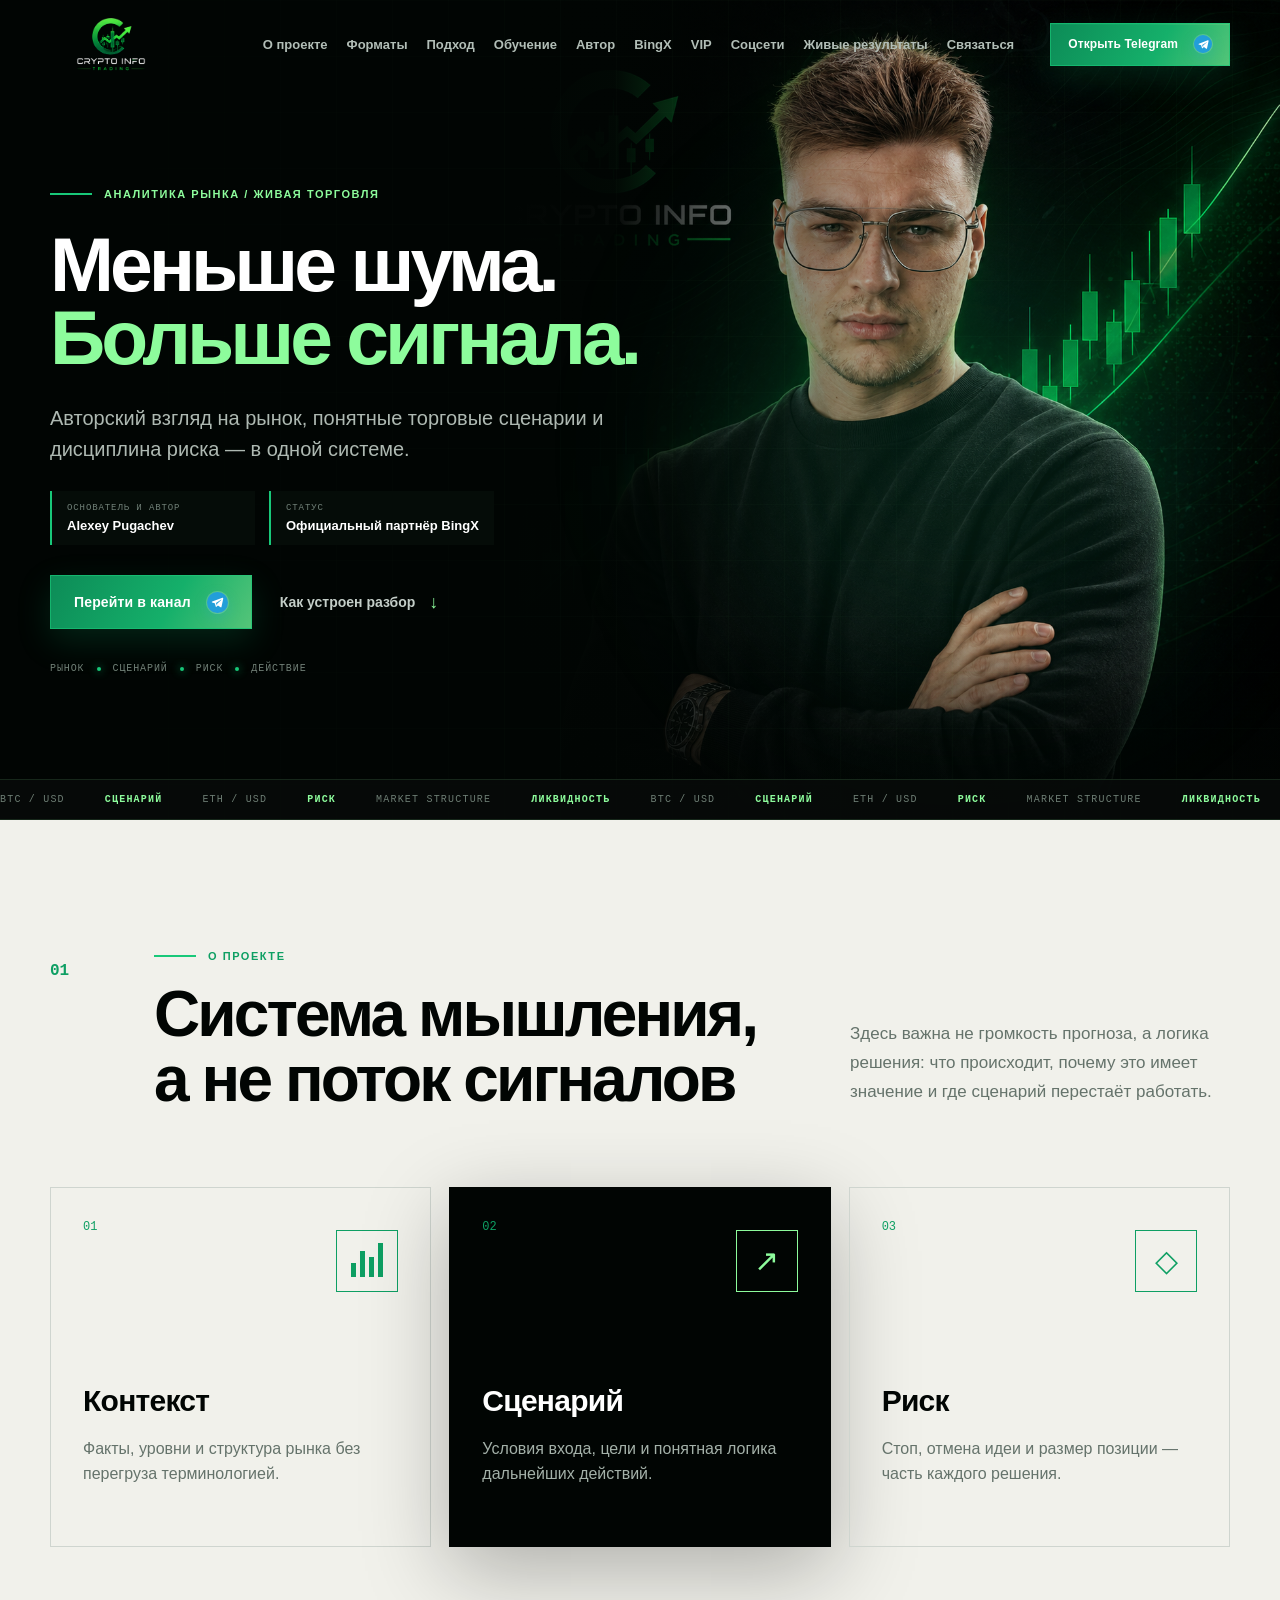
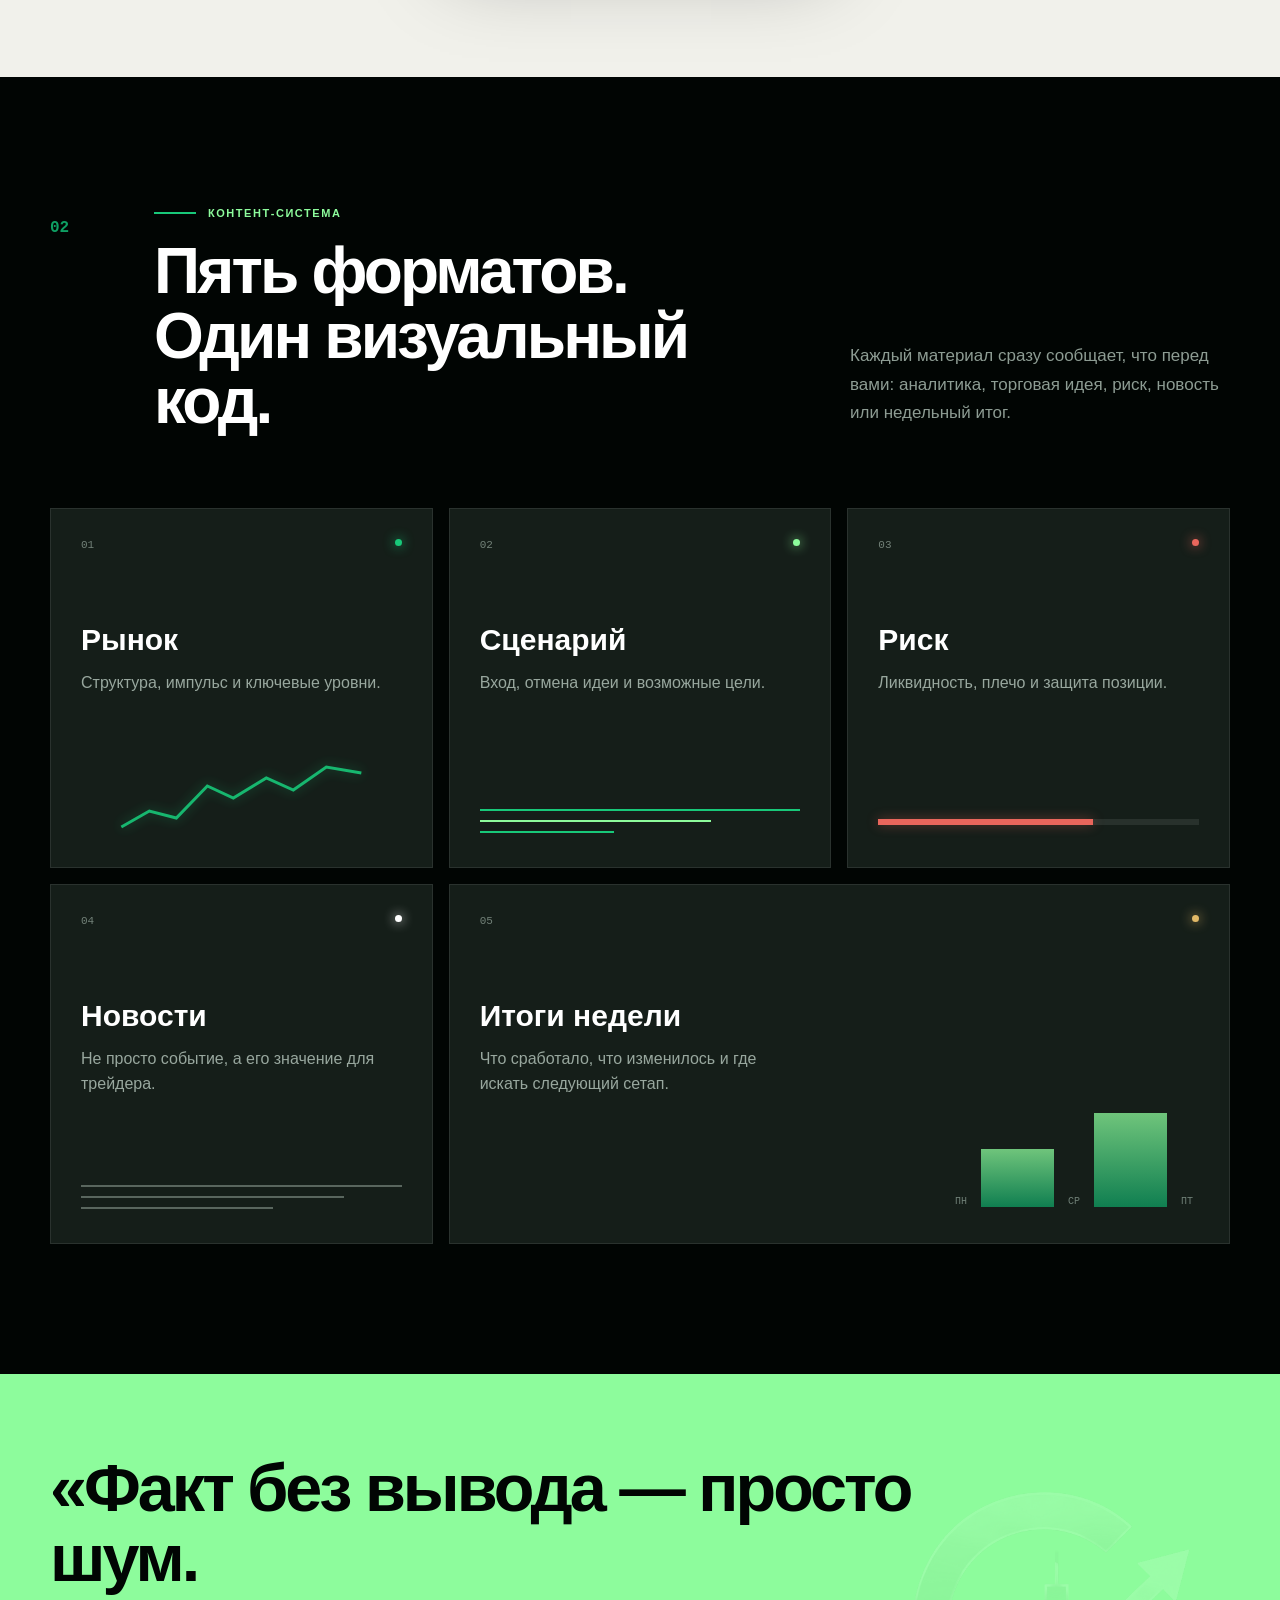
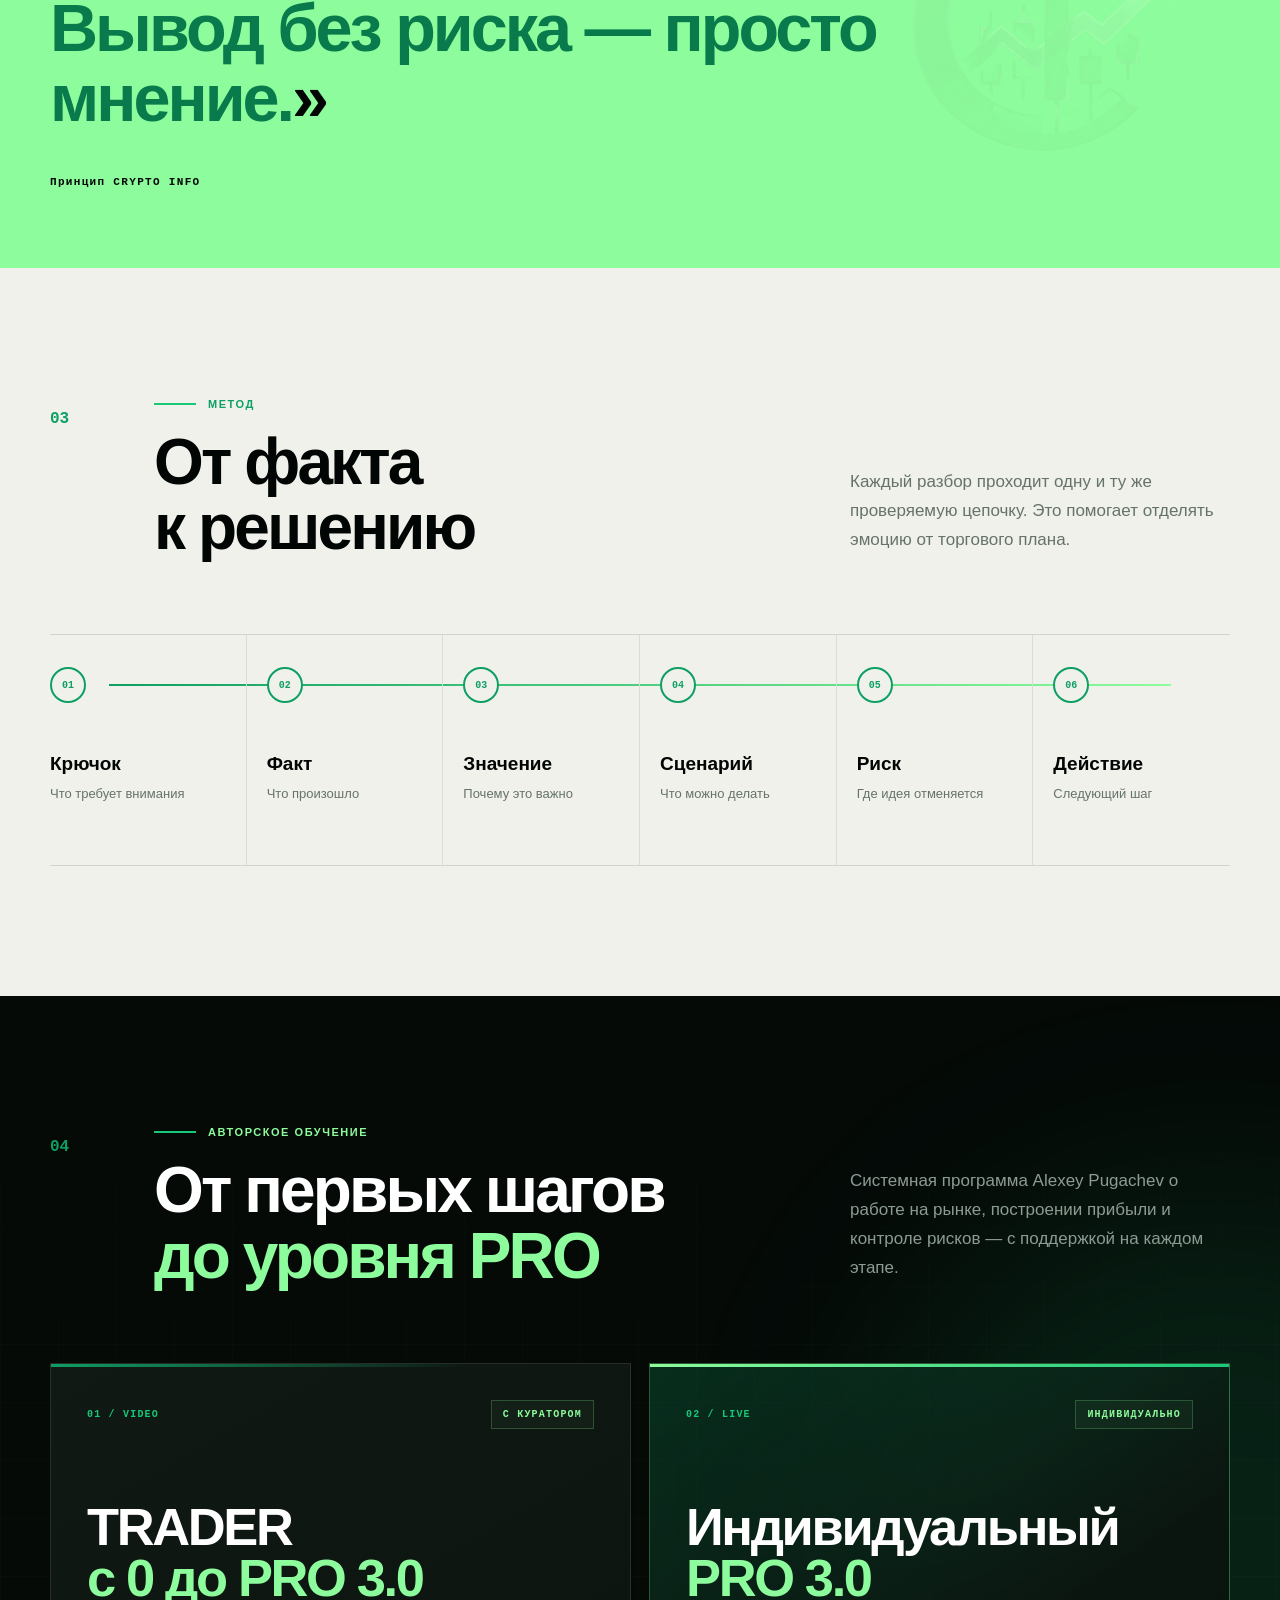
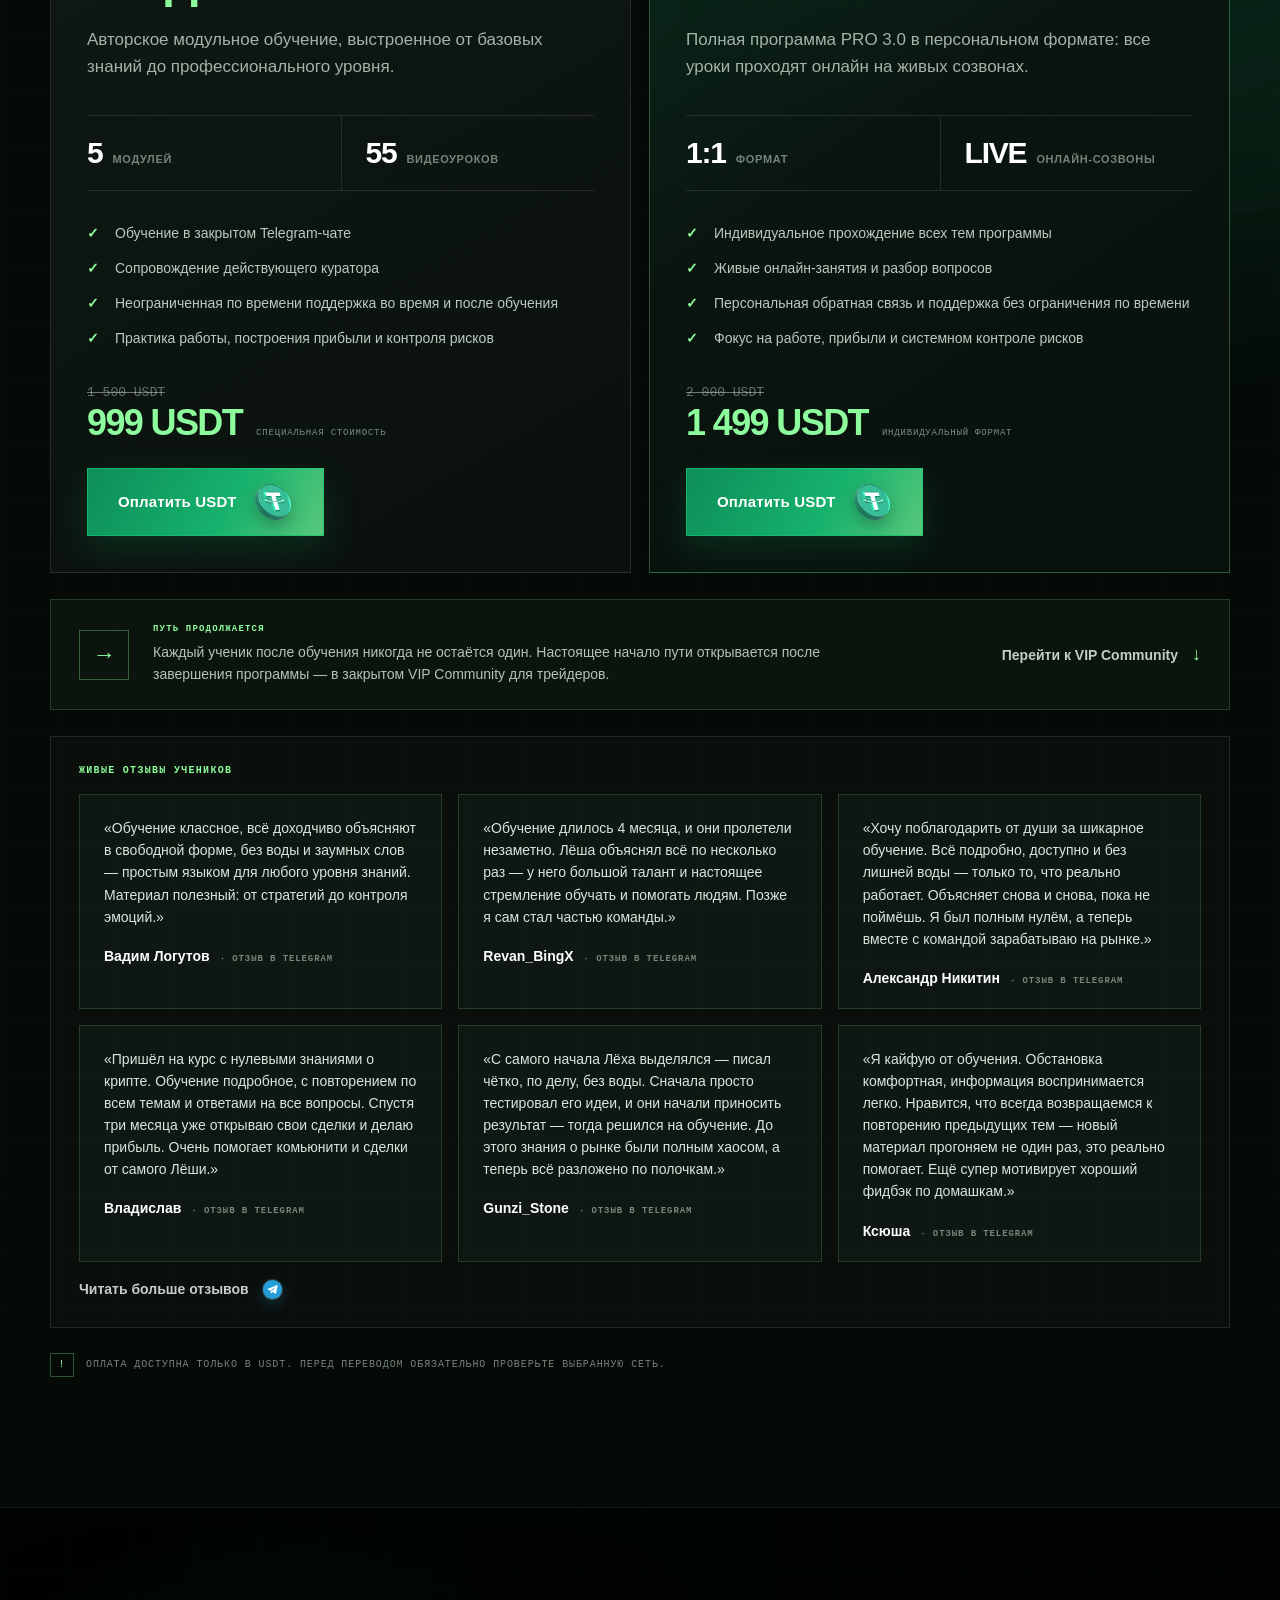
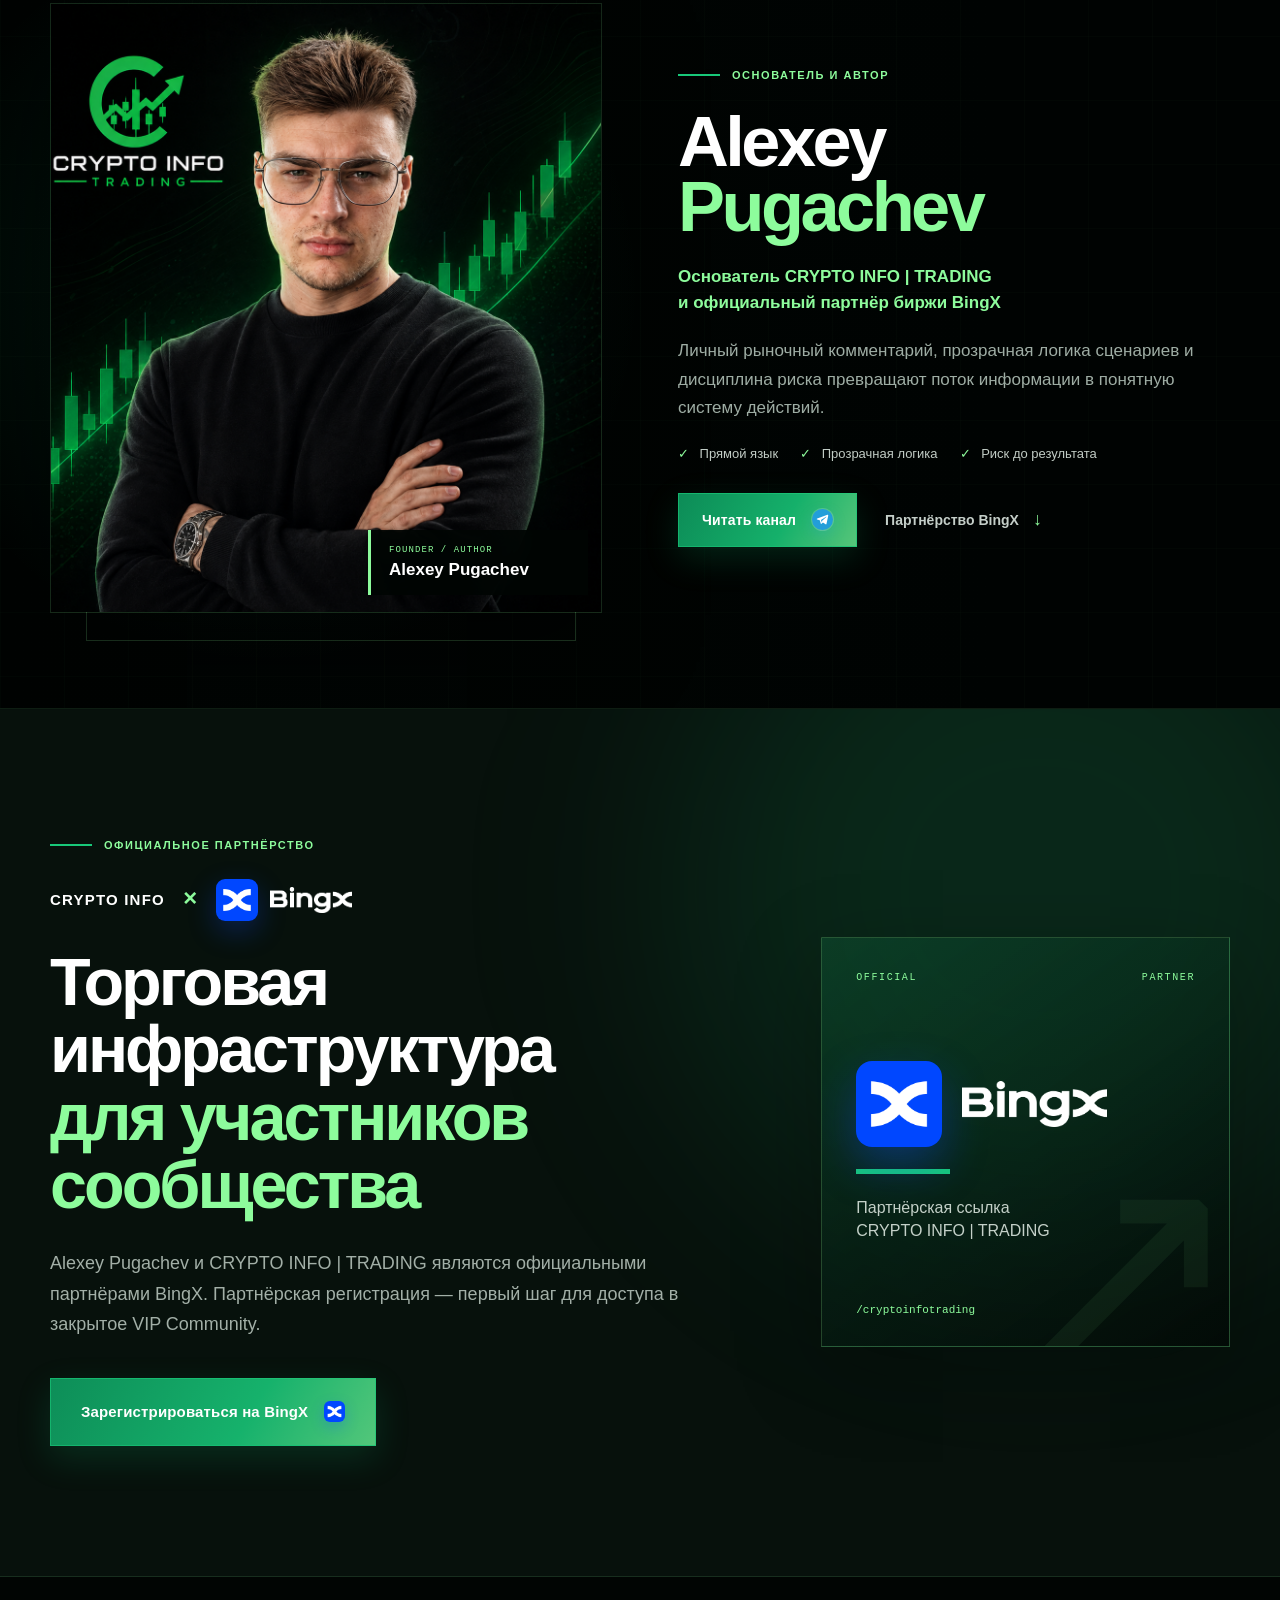
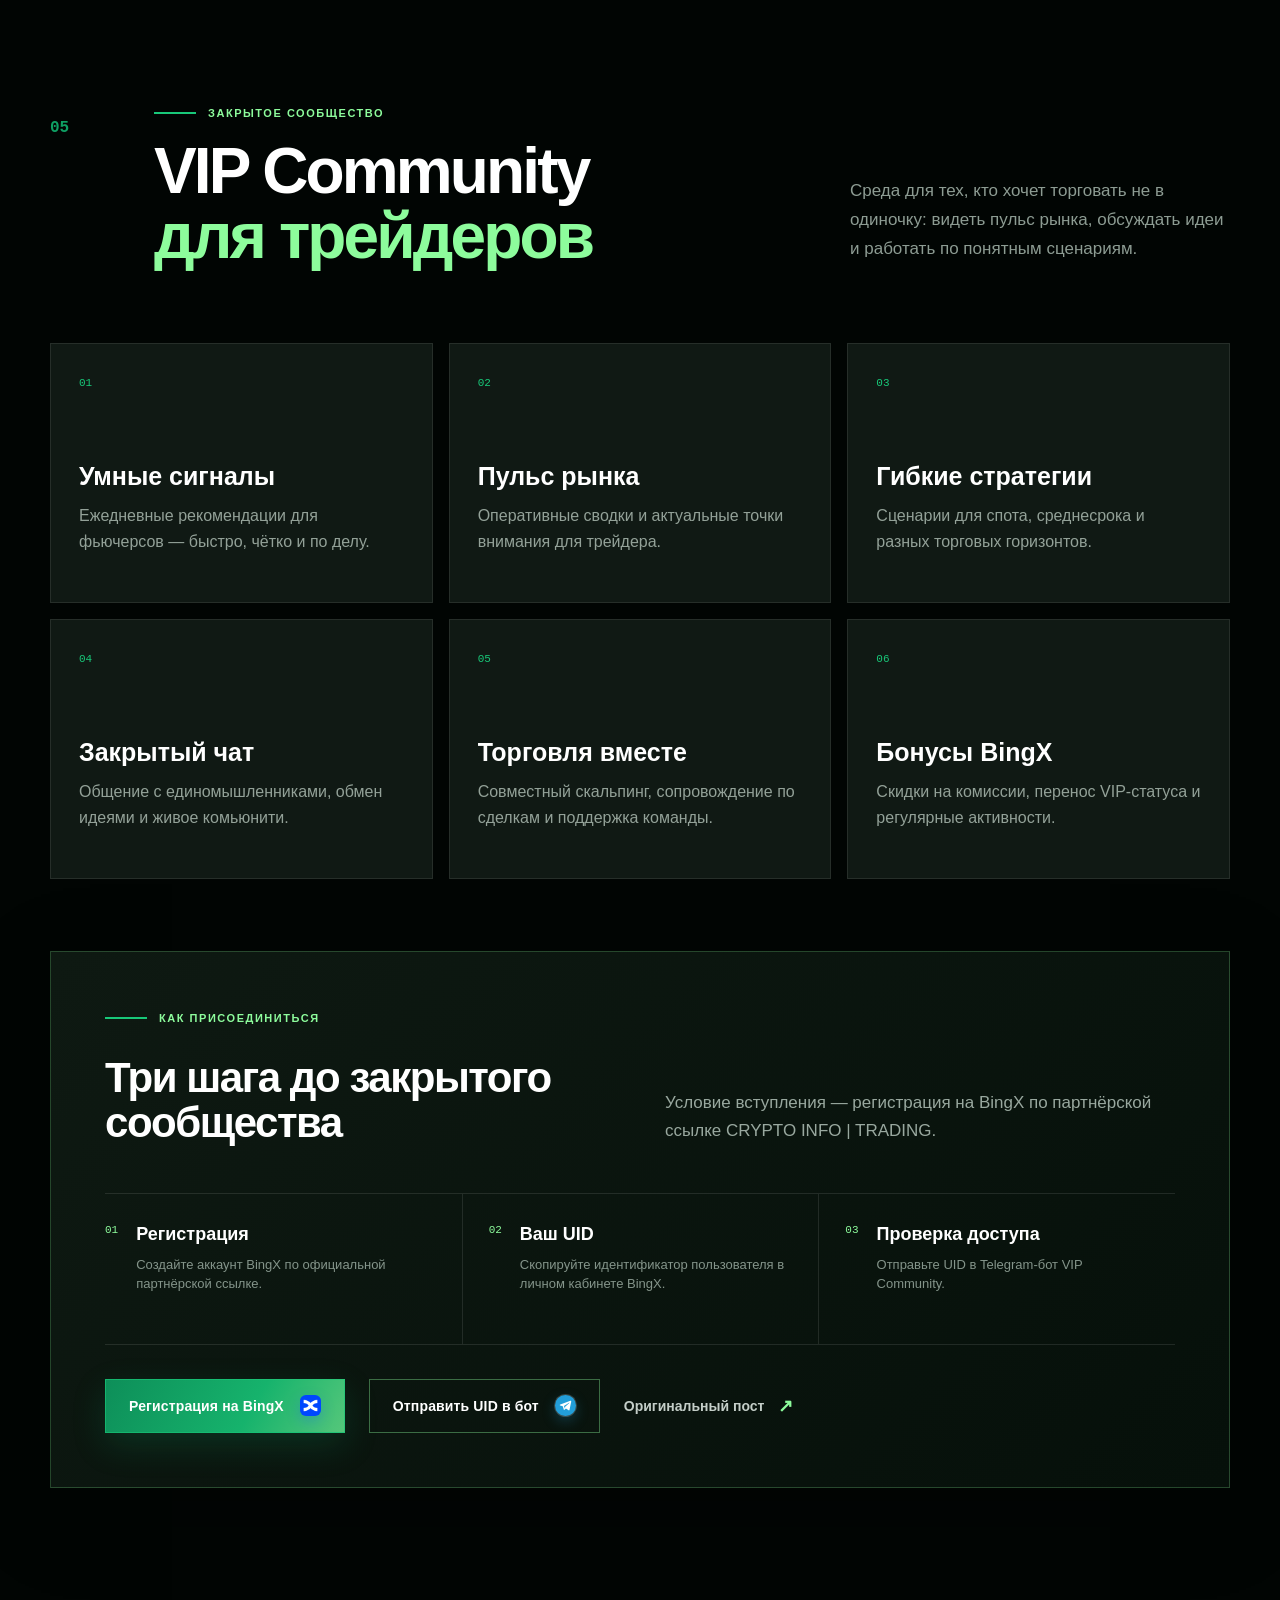
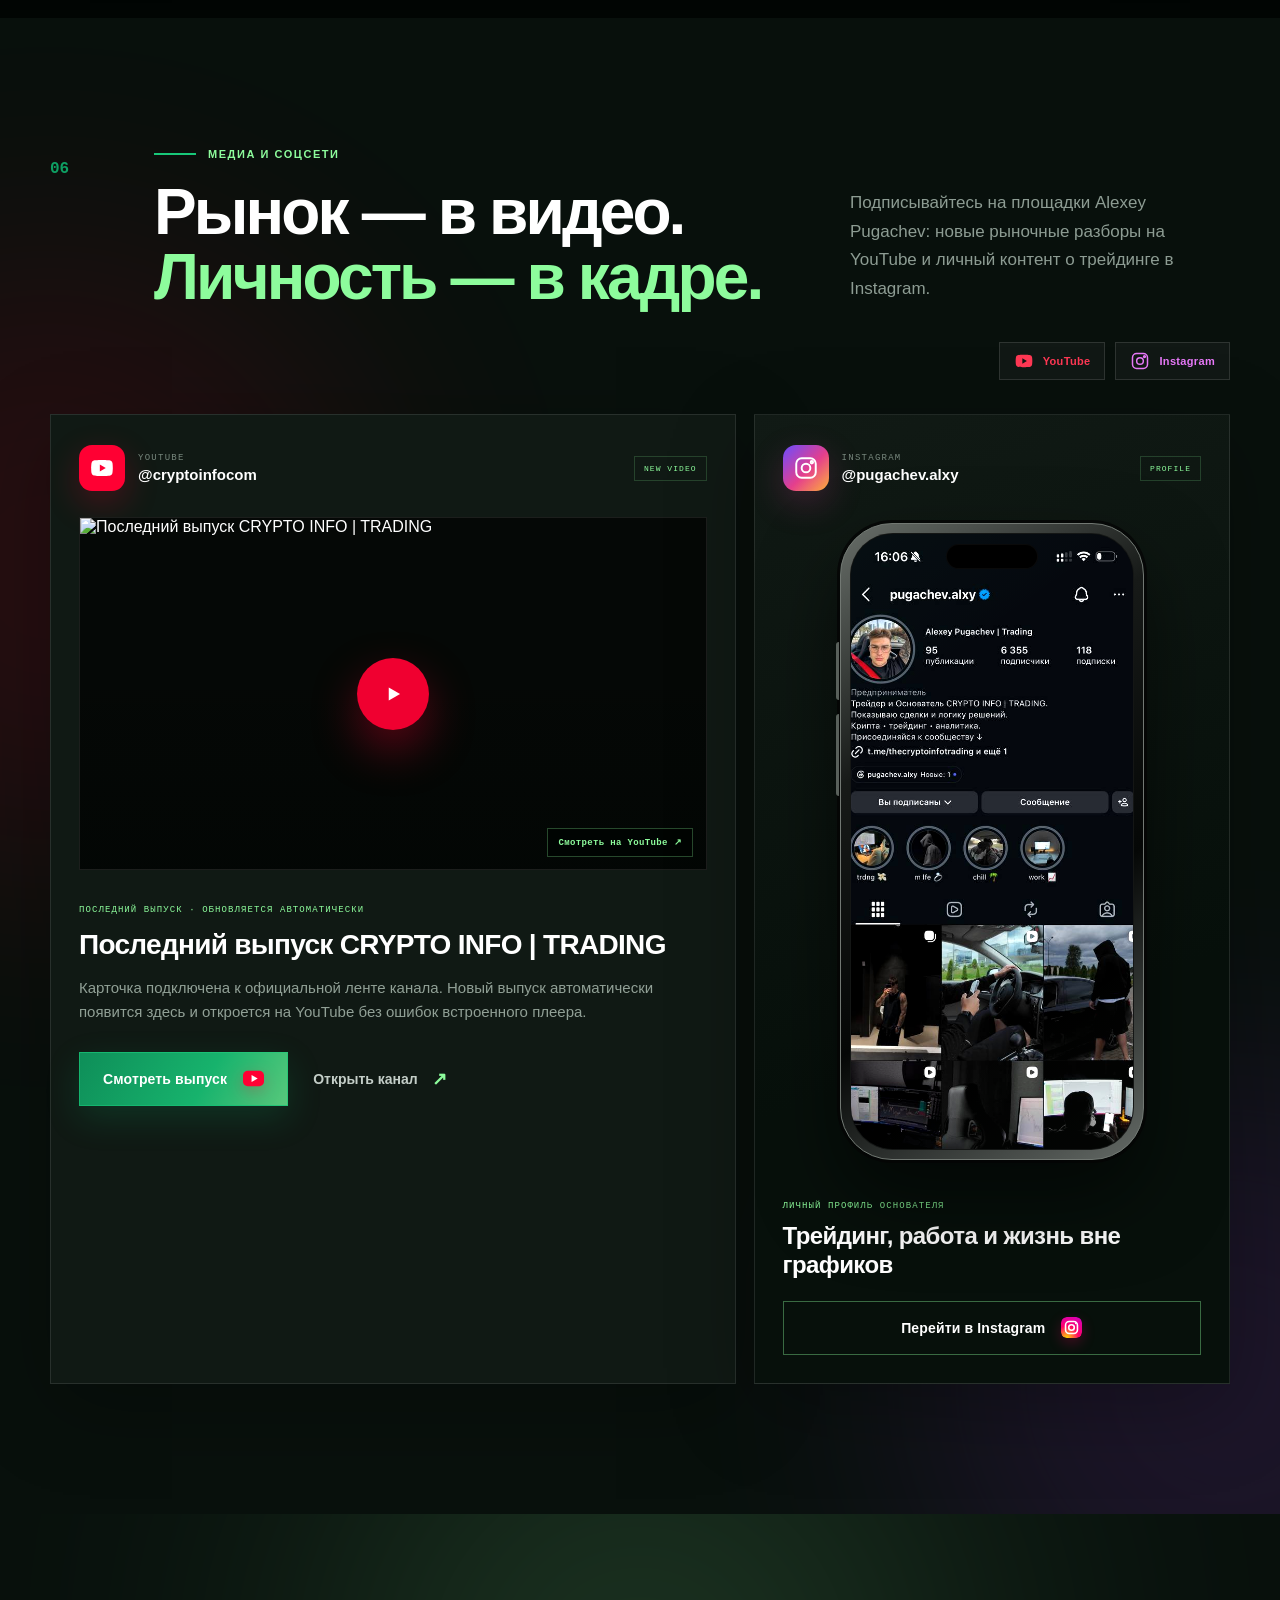
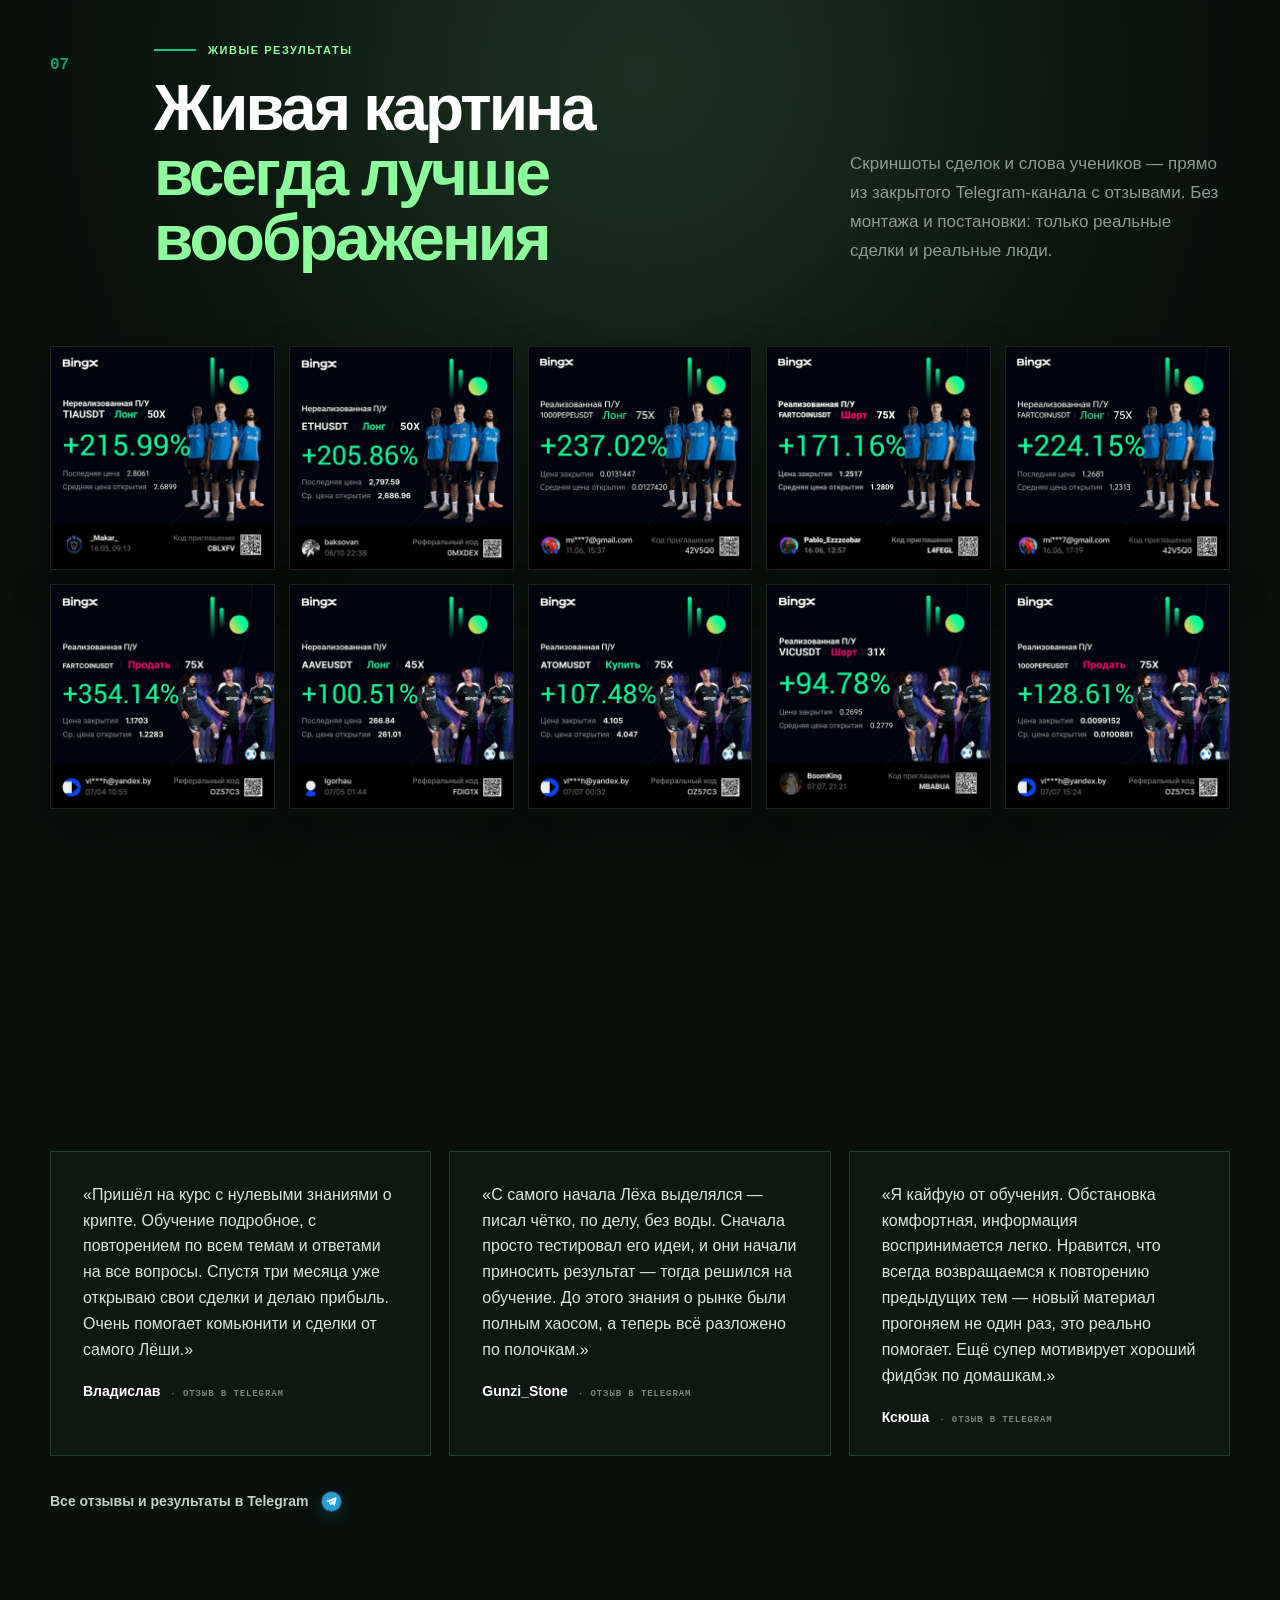
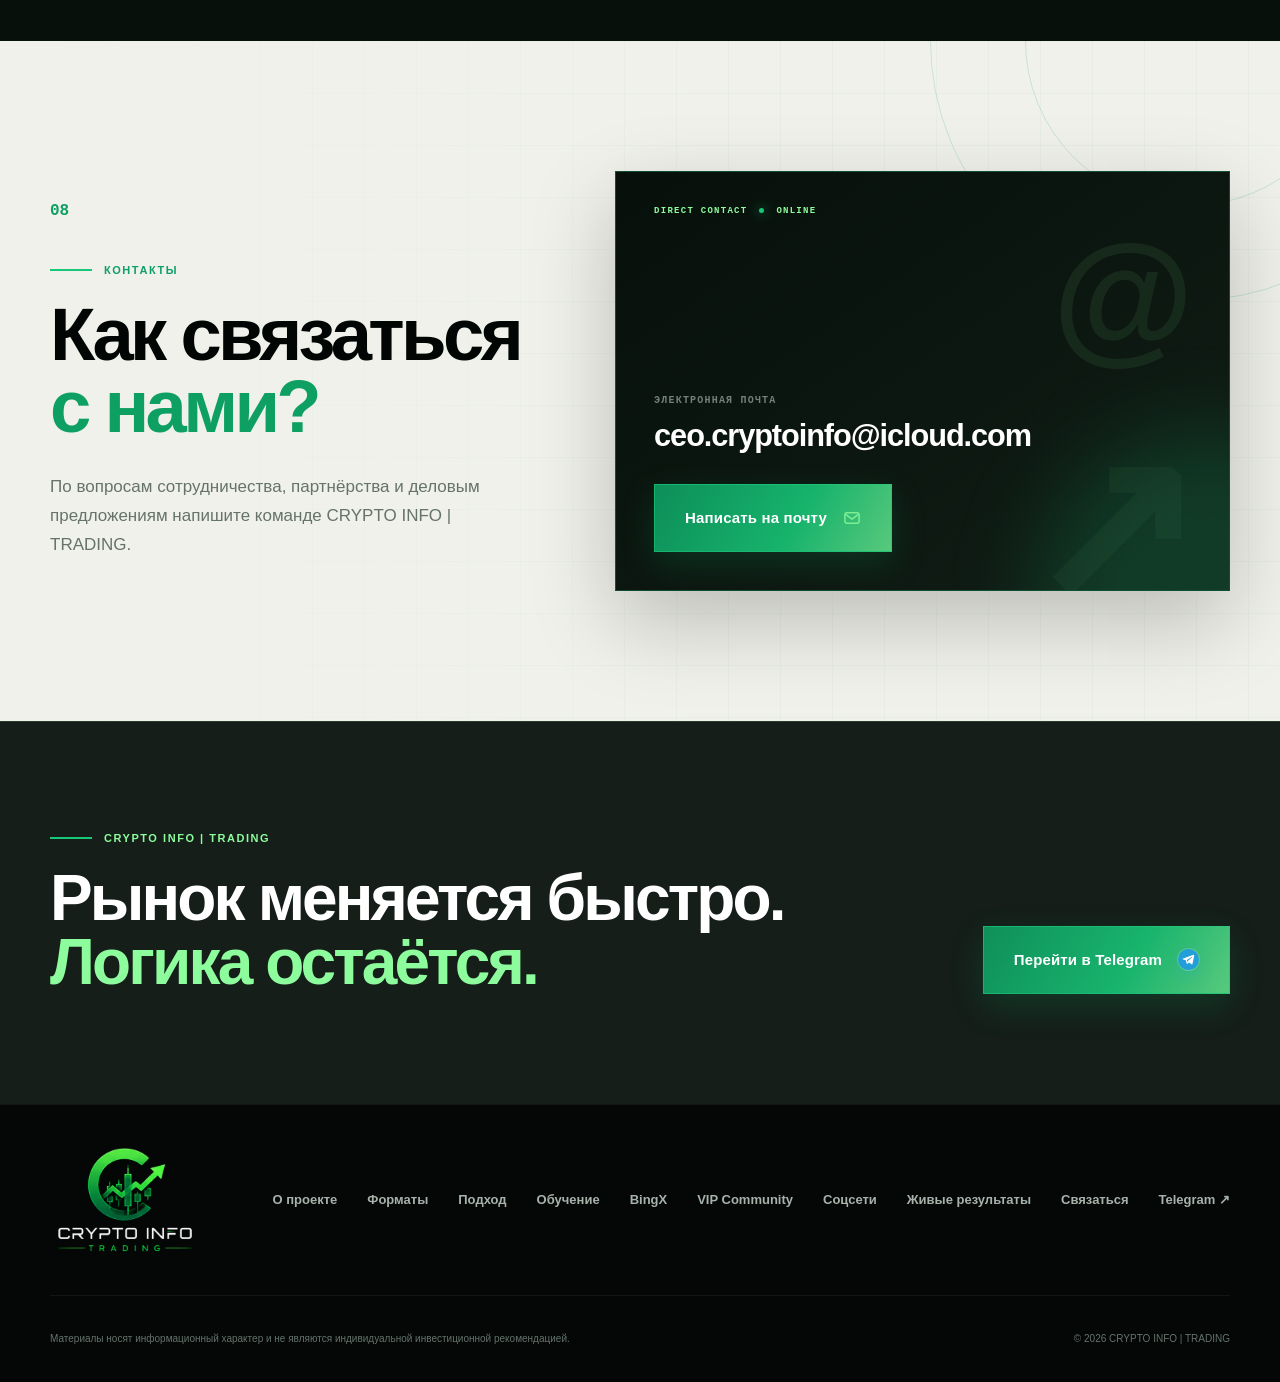
==== index.html @ 7c888ef0 "Иконка Telegram и больше отзывов в блоке "Обучение"" ====
<!doctype html>
<html lang="ru">
<head>
  <meta charset="utf-8">
  <meta name="viewport" content="width=device-width, initial-scale=1">
  <meta name="theme-color" content="#070b09">
  <meta name="description" content="CRYPTO INFO | TRADING — рыночная аналитика, торговые сценарии и управление риском без лишнего шума.">
  <title>CRYPTO INFO | TRADING — меньше шума, больше сигнала</title>
  <link rel="icon" type="image/png" href="assets/logo-icon.png">
  <link rel="stylesheet" href="styles.css">
</head>
<body>
  <a class="skip-link" href="#main">Перейти к содержанию</a>
  <div class="progress" aria-hidden="true"><span></span></div>

  <header class="site-header" data-header>
    <div class="container header-inner">
      <a class="brand" href="#top" aria-label="CRYPTO INFO | TRADING — на главную">
        <img src="assets/logo-full.png" alt="CRYPTO INFO | TRADING">
      </a>

      <button class="menu-toggle" type="button" aria-expanded="false" aria-controls="site-nav" aria-label="Открыть меню">
        <span></span><span></span>
      </button>

      <nav class="site-nav" id="site-nav" aria-label="Основная навигация">
        <a href="#about">О проекте</a>
        <a href="#formats">Форматы</a>
        <a href="#method">Подход</a>
        <a href="#education">Обучение</a>
        <a href="#author">Автор</a>
        <a href="#bingx">BingX</a>
        <a href="#vip">VIP</a>
        <a href="#socials">Соцсети</a>
        <a href="#results">Живые результаты</a>
        <a href="#contact">Связаться</a>
      </nav>

      <a class="button button-small header-cta" href="https://t.me/thecryptoinfotrading" target="_blank" rel="noopener noreferrer">
        Открыть Telegram <span aria-hidden="true">↗</span>
      </a>
    </div>
  </header>

  <main id="main">
    <section class="hero" id="top">
      <div class="hero-market" aria-hidden="true"></div>
      <div class="hero-grid" aria-hidden="true"></div>
      <div class="hero-glow" aria-hidden="true"></div>

      <div class="container hero-inner">
        <div class="hero-copy reveal">
          <div class="eyebrow"><span></span> Аналитика рынка / живая торговля</div>
          <h1>Меньше шума.<br><em>Больше сигнала.</em></h1>
          <p>Авторский взгляд на рынок, понятные торговые сценарии и дисциплина риска — в одной системе.</p>
          <div class="hero-identity">
            <div><span>Основатель и автор</span><strong>Alexey Pugachev</strong></div>
            <div><span>Статус</span><strong>Официальный партнёр BingX</strong></div>
          </div>
          <div class="hero-actions">
            <a class="button" href="https://t.me/thecryptoinfotrading" target="_blank" rel="noopener noreferrer">
              Перейти в канал <span aria-hidden="true">↗</span>
            </a>
            <a class="text-link" href="#method">Как устроен разбор <span aria-hidden="true">↓</span></a>
          </div>
          <div class="signal-row" aria-label="Основные принципы проекта">
            <span>Рынок</span><i></i><span>Сценарий</span><i></i><span>Риск</span><i></i><span>Действие</span>
          </div>
        </div>

      </div>

      <div class="market-strip" aria-hidden="true">
        <div class="market-strip-track">
          <span>BTC / USD</span><b>СЦЕНАРИЙ</b><span>ETH / USD</span><b>РИСК</b><span>MARKET STRUCTURE</span><b>ЛИКВИДНОСТЬ</b>
          <span>BTC / USD</span><b>СЦЕНАРИЙ</b><span>ETH / USD</span><b>РИСК</b><span>MARKET STRUCTURE</span><b>ЛИКВИДНОСТЬ</b>
        </div>
      </div>
    </section>

    <section class="section section-light" id="about">
      <div class="container">
        <div class="section-heading reveal">
          <div class="section-number">01</div>
          <div>
            <div class="eyebrow dark"><span></span> О проекте</div>
            <h2>Система мышления,<br>а не поток сигналов</h2>
          </div>
          <p>Здесь важна не громкость прогноза, а логика решения: что происходит, почему это имеет значение и где сценарий перестаёт работать.</p>
        </div>

        <div class="principles">
          <article class="principle-card reveal">
            <div class="card-index">01</div>
            <div class="card-icon chart-icon" aria-hidden="true"><span></span><span></span><span></span><span></span></div>
            <h3>Контекст</h3>
            <p>Факты, уровни и структура рынка без перегруза терминологией.</p>
          </article>
          <article class="principle-card featured reveal reveal-delay">
            <div class="card-index">02</div>
            <div class="card-icon route-icon" aria-hidden="true">↗</div>
            <h3>Сценарий</h3>
            <p>Условия входа, цели и понятная логика дальнейших действий.</p>
          </article>
          <article class="principle-card reveal reveal-delay-2">
            <div class="card-index">03</div>
            <div class="card-icon shield-icon" aria-hidden="true">◇</div>
            <h3>Риск</h3>
            <p>Стоп, отмена идеи и размер позиции — часть каждого решения.</p>
          </article>
        </div>
      </div>
    </section>

    <section class="section formats" id="formats">
      <div class="container">
        <div class="section-heading section-heading-dark reveal">
          <div class="section-number">02</div>
          <div>
            <div class="eyebrow"><span></span> Контент-система</div>
            <h2>Пять форматов.<br>Один визуальный код.</h2>
          </div>
          <p>Каждый материал сразу сообщает, что перед вами: аналитика, торговая идея, риск, новость или недельный итог.</p>
        </div>

        <div class="format-grid">
          <article class="format-card reveal">
            <div class="format-top"><span>01</span><i class="dot green"></i></div>
            <h3>Рынок</h3>
            <p>Структура, импульс и ключевые уровни.</p>
            <div class="mini-chart" aria-hidden="true"><svg viewBox="0 0 240 80"><path d="M0 68L28 52L55 59L86 27L112 39L145 19L172 31L205 8L240 14"/></svg></div>
          </article>
          <article class="format-card reveal reveal-delay">
            <div class="format-top"><span>02</span><i class="dot lime"></i></div>
            <h3>Сценарий</h3>
            <p>Вход, отмена идеи и возможные цели.</p>
            <div class="level-bars" aria-hidden="true"><span></span><span></span><span></span></div>
          </article>
          <article class="format-card reveal reveal-delay-2">
            <div class="format-top"><span>03</span><i class="dot red"></i></div>
            <h3>Риск</h3>
            <p>Ликвидность, плечо и защита позиции.</p>
            <div class="risk-scale" aria-hidden="true"><span></span></div>
          </article>
          <article class="format-card reveal">
            <div class="format-top"><span>04</span><i class="dot white"></i></div>
            <h3>Новости</h3>
            <p>Не просто событие, а его значение для трейдера.</p>
            <div class="news-lines" aria-hidden="true"><span></span><span></span><span></span></div>
          </article>
          <article class="format-card wide reveal reveal-delay">
            <div class="format-top"><span>05</span><i class="dot gold"></i></div>
            <h3>Итоги недели</h3>
            <p>Что сработало, что изменилось и где искать следующий сетап.</p>
            <div class="week-stats" aria-hidden="true"><span>ПН</span><i></i><span>СР</span><i></i><span>ПТ</span></div>
          </article>
        </div>
      </div>
    </section>

    <section class="manifesto">
      <div class="container manifesto-inner reveal">
        <img src="assets/logo-icon.png" alt="" aria-hidden="true">
        <blockquote>«Факт без вывода — просто шум.<br><em>Вывод без риска — просто мнение.</em>»</blockquote>
        <div class="manifesto-label">Принцип CRYPTO INFO</div>
      </div>
    </section>

    <section class="section section-light method" id="method">
      <div class="container">
        <div class="section-heading reveal">
          <div class="section-number">03</div>
          <div>
            <div class="eyebrow dark"><span></span> Метод</div>
            <h2>От факта<br>к решению</h2>
          </div>
          <p>Каждый разбор проходит одну и ту же проверяемую цепочку. Это помогает отделять эмоцию от торгового плана.</p>
        </div>

        <ol class="method-flow">
          <li class="reveal"><span>01</span><b>Крючок</b><small>Что требует внимания</small></li>
          <li class="reveal"><span>02</span><b>Факт</b><small>Что произошло</small></li>
          <li class="reveal"><span>03</span><b>Значение</b><small>Почему это важно</small></li>
          <li class="reveal"><span>04</span><b>Сценарий</b><small>Что можно делать</small></li>
          <li class="reveal"><span>05</span><b>Риск</b><small>Где идея отменяется</small></li>
          <li class="reveal"><span>06</span><b>Действие</b><small>Следующий шаг</small></li>
        </ol>
      </div>
    </section>

    <section class="section education" id="education">
      <div class="education-grid-bg" aria-hidden="true"></div>
      <div class="education-glow" aria-hidden="true"></div>
      <div class="container education-inner">
        <div class="section-heading section-heading-dark reveal">
          <div class="section-number">04</div>
          <div>
            <div class="eyebrow"><span></span> Авторское обучение</div>
            <h2>От первых шагов<br><em>до уровня PRO</em></h2>
          </div>
          <p>Системная программа Alexey Pugachev о работе на рынке, построении прибыли и контроле рисков — с поддержкой на каждом этапе.</p>
        </div>

        <div class="education-plans">
          <article class="education-card reveal">
            <div class="education-card-head">
              <span class="education-index">01 / VIDEO</span>
              <span class="education-format">С куратором</span>
            </div>
            <h3>TRADER<br><em>с 0 до PRO 3.0</em></h3>
            <p class="education-lead">Авторское модульное обучение, выстроенное от базовых знаний до профессионального уровня.</p>
            <div class="education-stats" aria-label="Состав программы">
              <div><strong>5</strong><span>модулей</span></div>
              <div><strong>55</strong><span>видеоуроков</span></div>
            </div>
            <ul class="education-list">
              <li>Обучение в закрытом Telegram-чате</li>
              <li>Сопровождение действующего куратора</li>
              <li>Неограниченная по времени поддержка во время и после обучения</li>
              <li>Практика работы, построения прибыли и контроля рисков</li>
            </ul>
            <div class="education-price" aria-label="Стоимость тарифа">
              <span class="education-price-old">1 500 USDT</span>
              <strong>999 USDT</strong>
              <small>Специальная стоимость</small>
            </div>
            <div class="education-actions">
              <button class="button button-large education-button payment-trigger" type="button" data-payment-plan="trader">Оплатить USDT <img class="usdt-button-icon" src="assets/usdt-coin-transparent-v3.png" alt="" width="40" height="40" aria-hidden="true"></button>
            </div>
          </article>

          <article class="education-card education-card-featured reveal reveal-delay">
            <div class="education-card-head">
              <span class="education-index">02 / LIVE</span>
              <span class="education-format">Индивидуально</span>
            </div>
            <h3>Индивидуальный<br><em>PRO 3.0</em></h3>
            <p class="education-lead">Полная программа PRO 3.0 в персональном формате: все уроки проходят онлайн на живых созвонах.</p>
            <div class="education-stats" aria-label="Формат программы">
              <div><strong>1:1</strong><span>формат</span></div>
              <div><strong>LIVE</strong><span>онлайн-созвоны</span></div>
            </div>
            <ul class="education-list">
              <li>Индивидуальное прохождение всех тем программы</li>
              <li>Живые онлайн-занятия и разбор вопросов</li>
              <li>Персональная обратная связь и поддержка без ограничения по времени</li>
              <li>Фокус на работе, прибыли и системном контроле рисков</li>
            </ul>
            <div class="education-price" aria-label="Стоимость тарифа">
              <span class="education-price-old">2 000 USDT</span>
              <strong>1 499 USDT</strong>
              <small>Индивидуальный формат</small>
            </div>
            <div class="education-actions">
              <button class="button button-large education-button payment-trigger" type="button" data-payment-plan="individual">Оплатить USDT <img class="usdt-button-icon" src="assets/usdt-coin-transparent-v3.png" alt="" width="40" height="40" aria-hidden="true"></button>
            </div>
          </article>
        </div>

        <aside class="education-aftercare reveal" aria-label="Поддержка после обучения">
          <span class="education-aftercare-mark" aria-hidden="true">→</span>
          <div>
            <small>Путь продолжается</small>
            <p>Каждый ученик после обучения никогда не остаётся один. Настоящее начало пути открывается после завершения программы — в закрытом VIP Community для трейдеров.</p>
          </div>
          <a class="text-link" href="#vip">Перейти к VIP Community <span aria-hidden="true">↓</span></a>
        </aside>

        <div class="education-reviews reveal" aria-label="Отзывы учеников">
          <span class="education-reviews-label">Живые отзывы учеников</span>
          <div class="education-reviews-grid">
            <blockquote class="testimonial-card testimonial-card-compact">
              <p>«Обучение классное, всё доходчиво объясняют в свободной форме, без воды и заумных слов — простым языком для любого уровня знаний. Материал полезный: от стратегий до контроля эмоций.»</p>
              <cite>Вадим Логутов<span>Отзыв в Telegram</span></cite>
            </blockquote>
            <blockquote class="testimonial-card testimonial-card-compact">
              <p>«Обучение длилось 4 месяца, и они пролетели незаметно. Лёша объяснял всё по несколько раз — у него большой талант и настоящее стремление обучать и помогать людям. Позже я сам стал частью команды.»</p>
              <cite>Revan_BingX<span>Отзыв в Telegram</span></cite>
            </blockquote>
            <blockquote class="testimonial-card testimonial-card-compact">
              <p>«Хочу поблагодарить от души за шикарное обучение. Всё подробно, доступно и без лишней воды — только то, что реально работает. Объясняет снова и снова, пока не поймёшь. Я был полным нулём, а теперь вместе с командой зарабатываю на рынке.»</p>
              <cite>Александр Никитин<span>Отзыв в Telegram</span></cite>
            </blockquote>
            <blockquote class="testimonial-card testimonial-card-compact">
              <p>«Пришёл на курс с нулевыми знаниями о крипте. Обучение подробное, с повторением по всем темам и ответами на все вопросы. Спустя три месяца уже открываю свои сделки и делаю прибыль. Очень помогает комьюнити и сделки от самого Лёши.»</p>
              <cite>Владислав<span>Отзыв в Telegram</span></cite>
            </blockquote>
            <blockquote class="testimonial-card testimonial-card-compact">
              <p>«С самого начала Лёха выделялся — писал чётко, по делу, без воды. Сначала просто тестировал его идеи, и они начали приносить результат — тогда решился на обучение. До этого знания о рынке были полным хаосом, а теперь всё разложено по полочкам.»</p>
              <cite>Gunzi_Stone<span>Отзыв в Telegram</span></cite>
            </blockquote>
            <blockquote class="testimonial-card testimonial-card-compact">
              <p>«Я кайфую от обучения. Обстановка комфортная, информация воспринимается легко. Нравится, что всегда возвращаемся к повторению предыдущих тем — новый материал прогоняем не один раз, это реально помогает. Ещё супер мотивирует хороший фидбэк по домашкам.»</p>
              <cite>Ксюша<span>Отзыв в Telegram</span></cite>
            </blockquote>
          </div>
          <a class="text-link education-reviews-more" href="https://t.me/cryptoinfoprime" target="_blank" rel="noopener noreferrer">Читать больше отзывов <span aria-hidden="true">↗</span></a>
        </div>

        <p class="education-note reveal"><span>!</span> Оплата доступна только в USDT. Перед переводом обязательно проверьте выбранную сеть.</p>
      </div>

      <div class="payment-modal" data-payment-modal aria-hidden="true">
        <div class="payment-backdrop" data-payment-close aria-hidden="true"></div>
        <section class="payment-dialog" role="dialog" aria-modal="true" aria-labelledby="payment-title">
          <button class="payment-close" type="button" data-payment-close aria-label="Закрыть окно оплаты">×</button>

          <div class="payment-summary">
            <span class="payment-kicker">SECURE USDT PAYMENT</span>
            <h3 id="payment-title">Оплата обучения</h3>
            <p class="payment-plan-name" data-payment-plan-name>TRADER с 0 до PRO 3.0</p>
            <div class="payment-price">
              <span data-payment-old-price>1 500 USDT</span>
              <strong data-payment-price>999 USDT</strong>
            </div>

            <div class="payment-steps" aria-label="Порядок оплаты">
              <span><b>01</b> Выберите сеть</span>
              <span><b>02</b> Переведите точную сумму</span>
              <span><b>03</b> Отправьте TXID и скриншот</span>
            </div>

            <div class="payment-networks" role="group" aria-label="Выберите сеть USDT">
              <button type="button" data-payment-network="trc20">TRC20<small>TRON</small></button>
              <button type="button" data-payment-network="bep20">BEP20<small>BNB Chain</small></button>
              <button type="button" data-payment-network="erc20">ERC20<small>Ethereum</small></button>
              <button type="button" data-payment-network="ton">TON<small>TON Network</small></button>
              <button type="button" data-payment-network="sol">SOL<small>Solana</small></button>
            </div>

            <div class="payment-wallet">
              <div class="payment-qr-wrap">
                <img data-payment-qr src="https://api.qrserver.com/v1/create-qr-code/?size=240x240&amp;data=TFxyrMF5ArA4zmWMhLM5ibPCMNEZyV9Qjz" alt="QR-код адреса USDT TRC20" width="240" height="240" referrerpolicy="no-referrer">
              </div>
              <div class="payment-address">
                <small data-payment-network-label>USDT · TRC20</small>
                <code data-payment-address>TFxyrMF5ArA4zmWMhLM5ibPCMNEZyV9Qjz</code>
                <button type="button" data-payment-copy>Скопировать адрес</button>
              </div>
            </div>

            <p class="payment-warning" data-payment-warning><b>Важно:</b> отправляйте только USDT по сети TRC20. Перевод через другую сеть может быть безвозвратно утрачен.</p>
          </div>

          <form class="payment-proof" action="https://formsubmit.co/ceo.cryptoinfo@icloud.com" method="POST" enctype="multipart/form-data" data-payment-form>
            <input type="hidden" name="_subject" value="Новая оплата обучения — CRYPTO INFO | TRADING">
            <input type="hidden" name="_template" value="table">
            <input type="hidden" name="_next" value="https://t.me/pugachev_crypto">
            <input class="payment-honey" type="text" name="_honey" tabindex="-1" autocomplete="off" aria-hidden="true">
            <input type="hidden" name="Тариф" data-payment-form-plan value="TRADER с 0 до PRO 3.0">
            <input type="hidden" name="Сумма" data-payment-form-price value="999 USDT">
            <input type="hidden" name="Сеть" data-payment-form-network value="USDT TRC20">
            <input type="hidden" name="Адрес получателя" data-payment-form-address value="TFxyrMF5ArA4zmWMhLM5ibPCMNEZyV9Qjz">

            <div class="payment-proof-head">
              <span>ПОДТВЕРЖДЕНИЕ ПЕРЕВОДА</span>
              <h4>Отправьте данные для проверки</h4>
              <p>После отправки формы откроется личный Telegram Alexey Pugachev.</p>
            </div>

            <label class="payment-field">
              <span>Ваш Telegram username</span>
              <input type="text" name="Telegram" placeholder="@username" minlength="5" maxlength="33" required autocomplete="off">
            </label>

            <label class="payment-field">
              <span>TXID / хеш транзакции</span>
              <input type="text" name="TXID" placeholder="Вставьте идентификатор перевода" minlength="12" maxlength="140" required autocomplete="off">
            </label>

            <label class="payment-file">
              <span>Скриншот перевода <b>обязательно</b></span>
              <input type="file" name="attachment" accept="image/png,image/jpeg,image/webp" required data-payment-file>
              <span class="payment-file-ui">
                <strong data-payment-file-name>Выбрать PNG, JPG или WEBP</strong>
                <small>Не более 10 МБ</small>
              </span>
            </label>

            <label class="payment-field">
              <span>Комментарий <small>необязательно</small></span>
              <textarea name="Комментарий" rows="3" placeholder="Имя отправителя или дополнительная информация"></textarea>
            </label>

            <label class="payment-consent">
              <input type="checkbox" name="Согласие на обработку данных" value="Да" required>
              <span>Согласен на передачу платёжных данных и скриншота через FormSubmit для проверки оплаты.</span>
            </label>

            <p class="payment-form-error" data-payment-error role="alert"></p>
            <button class="button button-large payment-submit" type="submit">Отправить подтверждение <span aria-hidden="true">→</span></button>
            <small class="payment-privacy">Никогда не отправляйте seed-фразу, пароль или приватный ключ.</small>
          </form>
        </section>
      </div>
    </section>

    <section class="author" id="author">
      <div class="author-bg" aria-hidden="true"></div>
      <div class="container author-inner">
        <div class="author-visual reveal">
          <img src="assets/original-photo.png" alt="Alexey Pugachev — основатель и автор CRYPTO INFO | TRADING">
          <div class="avatar-caption"><span>FOUNDER / AUTHOR</span><b>Alexey Pugachev</b></div>
        </div>
        <div class="author-copy reveal reveal-delay">
          <div class="eyebrow"><span></span> Основатель и автор</div>
          <h2>Alexey<br><em>Pugachev</em></h2>
          <div class="author-role">Основатель CRYPTO INFO | TRADING<br>и официальный партнёр биржи BingX</div>
          <p>Личный рыночный комментарий, прозрачная логика сценариев и дисциплина риска превращают поток информации в понятную систему действий.</p>
          <div class="author-points">
            <span><i>✓</i> Прямой язык</span>
            <span><i>✓</i> Прозрачная логика</span>
            <span><i>✓</i> Риск до результата</span>
          </div>
          <div class="author-actions">
            <a class="button" href="https://t.me/thecryptoinfotrading" target="_blank" rel="noopener noreferrer">Читать канал <span aria-hidden="true">↗</span></a>
            <a class="text-link" href="#bingx">Партнёрство BingX <span aria-hidden="true">↓</span></a>
          </div>
        </div>
      </div>
    </section>

    <section class="partner" id="bingx">
      <div class="partner-aura" aria-hidden="true"></div>
      <div class="container partner-inner">
        <div class="partner-copy reveal">
          <div class="eyebrow"><span></span> Официальное партнёрство</div>
          <div class="partner-mark">
            <span>CRYPTO INFO</span>
            <i>×</i>
            <span class="bingx-lockup"><img class="bingx-icon" src="assets/bingx-logo.png" alt=""><img class="bingx-wordmark" src="assets/bingx-wordmark.png" alt="BingX"></span>
          </div>
          <h2>Торговая инфраструктура<br><em>для участников сообщества</em></h2>
          <p>Alexey Pugachev и CRYPTO INFO | TRADING являются официальными партнёрами BingX. Партнёрская регистрация — первый шаг для доступа в закрытое VIP Community.</p>
          <a class="button button-large" href="https://bingx.com/ru/partner/cryptoinfotrading" target="_blank" rel="noopener noreferrer">Зарегистрироваться на BingX <span aria-hidden="true">↗</span></a>
        </div>
        <aside class="partner-card reveal reveal-delay" aria-label="Статус партнёрства BingX">
          <div class="partner-card-top"><span>OFFICIAL</span><span>PARTNER</span></div>
          <div class="partner-x"><img class="bingx-icon" src="assets/bingx-logo.png" alt=""><img class="bingx-wordmark" src="assets/bingx-wordmark.png" alt="Логотип BingX"></div>
          <div class="partner-line"></div>
          <p>Партнёрская ссылка<br>CRYPTO INFO | TRADING</p>
          <span class="partner-code">/cryptoinfotrading</span>
        </aside>
      </div>
    </section>

    <section class="section vip" id="vip">
      <div class="container">
        <div class="section-heading section-heading-dark reveal">
          <div class="section-number">05</div>
          <div>
            <div class="eyebrow"><span></span> Закрытое сообщество</div>
            <h2>VIP Community<br><em>для трейдеров</em></h2>
          </div>
          <p>Среда для тех, кто хочет торговать не в одиночку: видеть пульс рынка, обсуждать идеи и работать по понятным сценариям.</p>
        </div>

        <div class="vip-benefits">
          <article class="vip-card reveal"><span>01</span><h3>Умные сигналы</h3><p>Ежедневные рекомендации для фьючерсов — быстро, чётко и по делу.</p></article>
          <article class="vip-card reveal reveal-delay"><span>02</span><h3>Пульс рынка</h3><p>Оперативные сводки и актуальные точки внимания для трейдера.</p></article>
          <article class="vip-card reveal reveal-delay-2"><span>03</span><h3>Гибкие стратегии</h3><p>Сценарии для спота, среднесрока и разных торговых горизонтов.</p></article>
          <article class="vip-card reveal"><span>04</span><h3>Закрытый чат</h3><p>Общение с единомышленниками, обмен идеями и живое комьюнити.</p></article>
          <article class="vip-card reveal reveal-delay"><span>05</span><h3>Торговля вместе</h3><p>Совместный скальпинг, сопровождение по сделкам и поддержка команды.</p></article>
          <article class="vip-card reveal reveal-delay-2"><span>06</span><h3>Бонусы BingX</h3><p>Скидки на комиссии, перенос VIP-статуса и регулярные активности.</p></article>
        </div>

        <div class="join-panel reveal">
          <div class="join-copy">
            <div class="eyebrow"><span></span> Как присоединиться</div>
            <h3>Три шага до закрытого сообщества</h3>
            <p>Условие вступления — регистрация на BingX по партнёрской ссылке CRYPTO INFO | TRADING.</p>
          </div>
          <ol class="join-steps">
            <li><span>01</span><div><b>Регистрация</b><small>Создайте аккаунт BingX по официальной партнёрской ссылке.</small></div></li>
            <li><span>02</span><div><b>Ваш UID</b><small>Скопируйте идентификатор пользователя в личном кабинете BingX.</small></div></li>
            <li><span>03</span><div><b>Проверка доступа</b><small>Отправьте UID в Telegram-бот VIP Community.</small></div></li>
          </ol>
          <div class="join-actions">
            <a class="button" href="https://bingx.com/ru/partner/cryptoinfotrading" target="_blank" rel="noopener noreferrer">Регистрация на BingX <span aria-hidden="true">↗</span></a>
            <a class="button button-outline" href="https://t.me/vipcommunitybingx_bot" target="_blank" rel="noopener noreferrer">Отправить UID в бот <span aria-hidden="true">↗</span></a>
            <a class="text-link" href="https://t.me/thecryptoinfotrading/14229" target="_blank" rel="noopener noreferrer">Оригинальный пост <span aria-hidden="true">↗</span></a>
          </div>
        </div>
      </div>
    </section>

    <section class="section socials" id="socials">
      <div class="social-aura social-aura-red" aria-hidden="true"></div>
      <div class="social-aura social-aura-violet" aria-hidden="true"></div>
      <div class="container social-inner">
        <div class="section-heading section-heading-dark reveal">
          <div class="section-number">06</div>
          <div>
            <div class="eyebrow"><span></span> Медиа и соцсети</div>
            <h2>Рынок — в видео.<br><em>Личность — в кадре.</em></h2>
          </div>
          <p>Подписывайтесь на площадки Alexey Pugachev: новые рыночные разборы на YouTube и личный контент о трейдинге в Instagram.</p>
        </div>

        <div class="social-shortcuts reveal" aria-label="Социальные сети">
          <a class="social-mini social-mini-youtube" href="https://www.youtube.com/@cryptoinfocom" target="_blank" rel="noopener noreferrer" aria-label="Открыть YouTube-канал CRYPTO INFO">
            <svg viewBox="0 0 24 24" aria-hidden="true"><path d="M21.6 7.1a2.9 2.9 0 0 0-2-2C17.8 4.6 12 4.6 12 4.6s-5.8 0-7.6.5a2.9 2.9 0 0 0-2 2C2 8.9 2 12 2 12s0 3.1.4 4.9a2.9 2.9 0 0 0 2 2c1.8.5 7.6.5 7.6.5s5.8 0 7.6-.5a2.9 2.9 0 0 0 2-2c.4-1.8.4-4.9.4-4.9s0-3.1-.4-4.9ZM10 15.2V8.8l5.5 3.2-5.5 3.2Z"/></svg>
            <span>YouTube</span>
          </a>
          <a class="social-mini social-mini-instagram" href="https://www.instagram.com/pugachev.alxy/" target="_blank" rel="noopener noreferrer" aria-label="Открыть Instagram Alexey Pugachev">
            <svg viewBox="0 0 24 24" aria-hidden="true"><rect x="3" y="3" width="18" height="18" rx="5"/><circle cx="12" cy="12" r="4"/><circle cx="17.4" cy="6.7" r="1.1"/></svg>
            <span>Instagram</span>
          </a>
        </div>

        <div class="social-grid">
          <article class="youtube-feature reveal">
            <div class="social-platform-head">
              <span class="platform-icon youtube-icon" aria-hidden="true">
                <svg viewBox="0 0 24 24"><path d="M21.6 7.1a2.9 2.9 0 0 0-2-2C17.8 4.6 12 4.6 12 4.6s-5.8 0-7.6.5a2.9 2.9 0 0 0-2 2C2 8.9 2 12 2 12s0 3.1.4 4.9a2.9 2.9 0 0 0 2 2c1.8.5 7.6.5 7.6.5s5.8 0 7.6-.5a2.9 2.9 0 0 0 2-2c.4-1.8.4-4.9.4-4.9s0-3.1-.4-4.9ZM10 15.2V8.8l5.5 3.2-5.5 3.2Z"/></svg>
              </span>
              <span class="platform-name"><small>YouTube</small><strong>@cryptoinfocom</strong></span>
              <span class="platform-badge">NEW VIDEO</span>
            </div>

            <div class="video-cover video-player" data-youtube-latest>
              <a class="youtube-local-fallback" data-youtube-card href="https://www.youtube.com/watch?v=fCa7orB4oUs" target="_blank" rel="noopener noreferrer" aria-label="Открыть последний выпуск CRYPTO INFO на YouTube">
                <img data-youtube-thumbnail src="https://i.ytimg.com/vi/fCa7orB4oUs/maxresdefault.jpg" alt="Последний выпуск CRYPTO INFO | TRADING на YouTube" referrerpolicy="no-referrer">
                <span class="video-shade" aria-hidden="true"></span>
                <span class="video-play" aria-hidden="true"><svg viewBox="0 0 24 24"><path d="M9 7.4v9.2l8-4.6-8-4.6Z"/></svg></span>
                <span class="youtube-local-badge">Смотреть на YouTube ↗</span>
              </a>
            </div>

            <div class="video-copy">
              <span class="video-meta" data-youtube-status>Автоматически обновляется</span>
              <h3 data-youtube-title>Последний выпуск CRYPTO INFO | TRADING</h3>
              <p data-youtube-copy>Карточка подключена к официальной ленте канала. Новый выпуск автоматически появится здесь и откроется на YouTube без ошибок встроенного плеера.</p>
              <div class="social-actions">
                <a class="button" data-youtube-watch href="https://www.youtube.com/watch?v=fCa7orB4oUs" target="_blank" rel="noopener noreferrer">Смотреть выпуск <span aria-hidden="true">↗</span></a>
                <a class="text-link" href="https://www.youtube.com/@cryptoinfocom" target="_blank" rel="noopener noreferrer">Открыть канал <span aria-hidden="true">↗</span></a>
              </div>
            </div>
          </article>

          <article class="instagram-feature reveal reveal-delay">
            <div class="social-platform-head">
              <span class="platform-icon instagram-icon" aria-hidden="true">
                <svg viewBox="0 0 24 24"><rect x="3" y="3" width="18" height="18" rx="5"/><circle cx="12" cy="12" r="4"/><circle cx="17.4" cy="6.7" r="1.1"/></svg>
              </span>
              <span class="platform-name"><small>Instagram</small><strong>@pugachev.alxy</strong></span>
              <span class="platform-badge">PROFILE</span>
            </div>

            <div class="iphone-stage">
              <div class="iphone-frame" aria-label="Instagram-профиль Alexey Pugachev в стилизованном iPhone 17 Pro Max">
                <div class="iphone-screen">
                  <div class="dynamic-island" aria-hidden="true"></div>
                  <img class="instagram-screen-shot" src="assets/instagram-profile-dark-v3.jpg" alt="Актуальный скриншот Instagram-профиля pugachev.alxy в тёмной теме">
                  <div class="phone-color-grade" aria-hidden="true"></div>
                </div>
              </div>
            </div>

            <div class="instagram-copy">
              <span>Личный профиль основателя</span>
              <h3>Трейдинг, работа и жизнь вне графиков</h3>
              <a class="button button-outline" href="https://www.instagram.com/pugachev.alxy/" target="_blank" rel="noopener noreferrer">Перейти в Instagram <span aria-hidden="true">↗</span></a>
            </div>
          </article>
        </div>
      </div>
    </section>

    <section class="section results" id="results">
      <div class="results-aura" aria-hidden="true"></div>
      <div class="container results-inner">
        <div class="section-heading section-heading-dark reveal">
          <div class="section-number">07</div>
          <div>
            <div class="eyebrow"><span></span> Живые результаты</div>
            <h2>Живая картина<br><em>всегда лучше воображения</em></h2>
          </div>
          <p>Скриншоты сделок и слова учеников — прямо из закрытого Telegram-канала с отзывами. Без монтажа и постановки: только реальные сделки и реальные люди.</p>
        </div>

        <div class="results-grid reveal">
          <figure class="result-card">
            <img src="assets/results-01.jpg" alt="Скриншот сделки BingX: TIAUSDT, лонг с плечом 50X, прибыль +215.99%" loading="lazy">
          </figure>
          <figure class="result-card">
            <img src="assets/results-02.jpg" alt="Скриншот сделки BingX: ETHUSDT, лонг с плечом 50X, прибыль +205.86%" loading="lazy">
          </figure>
          <figure class="result-card">
            <img src="assets/results-03.jpg" alt="Скриншот сделки BingX: 1000PEPEUSDT, лонг с плечом 75X, прибыль +237.02%" loading="lazy">
          </figure>
          <figure class="result-card">
            <img src="assets/results-04.jpg" alt="Скриншот сделки BingX: FARTCOINUSDT, шорт с плечом 75X, прибыль +171.16%" loading="lazy">
          </figure>
          <figure class="result-card">
            <img src="assets/results-05.jpg" alt="Скриншот сделки BingX: FARTCOINUSDT, лонг с плечом 75X, прибыль +224.15%" loading="lazy">
          </figure>
          <figure class="result-card">
            <img src="assets/results-06.jpg" alt="Скриншот сделки BingX: FARTCOINUSDT, продажа с плечом 75X, прибыль +354.14%" loading="lazy">
          </figure>
          <figure class="result-card">
            <img src="assets/results-07.jpg" alt="Скриншот сделки BingX: AAVEUSDT, лонг с плечом 45X, прибыль +100.51%" loading="lazy">
          </figure>
          <figure class="result-card">
            <img src="assets/results-08.jpg" alt="Скриншот сделки BingX: ATOMUSDT, покупка с плечом 75X, прибыль +107.48%" loading="lazy">
          </figure>
          <figure class="result-card">
            <img src="assets/results-09.jpg" alt="Скриншот сделки BingX: VICUSDT, шорт с плечом 31X, прибыль +94.78%" loading="lazy">
          </figure>
          <figure class="result-card">
            <img src="assets/results-10.jpg" alt="Скриншот сделки BingX: 1000PEPEUSDT, продажа с плечом 75X, прибыль +128.61%" loading="lazy">
          </figure>
        </div>

        <div class="results-testimonials">
          <blockquote class="testimonial-card reveal">
            <p>«Обучение классное, всё доходчиво объясняют в свободной форме, без воды и заумных слов — простым языком для любого уровня знаний. Материал полезный: от стратегий до контроля эмоций.»</p>
            <cite>Вадим Логутов<span>Отзыв в Telegram</span></cite>
          </blockquote>
          <blockquote class="testimonial-card reveal">
            <p>«Обучение длилось 4 месяца, и они пролетели незаметно. Лёша объяснял всё по несколько раз — у него большой талант и настоящее стремление обучать и помогать людям. Позже я сам стал частью команды.»</p>
            <cite>Revan_BingX<span>Отзыв в Telegram</span></cite>
          </blockquote>
          <blockquote class="testimonial-card reveal">
            <p>«Хочу поблагодарить от души за шикарное обучение. Всё подробно, доступно и без лишней воды — только то, что реально работает. Объясняет снова и снова, пока не поймёшь. Я был полным нулём, а теперь вместе с командой зарабатываю на рынке.»</p>
            <cite>Александр Никитин<span>Отзыв в Telegram</span></cite>
          </blockquote>
          <blockquote class="testimonial-card reveal reveal-delay">
            <p>«Пришёл на курс с нулевыми знаниями о крипте. Обучение подробное, с повторением по всем темам и ответами на все вопросы. Спустя три месяца уже открываю свои сделки и делаю прибыль. Очень помогает комьюнити и сделки от самого Лёши.»</p>
            <cite>Владислав<span>Отзыв в Telegram</span></cite>
          </blockquote>
          <blockquote class="testimonial-card reveal reveal-delay">
            <p>«С самого начала Лёха выделялся — писал чётко, по делу, без воды. Сначала просто тестировал его идеи, и они начали приносить результат — тогда решился на обучение. До этого знания о рынке были полным хаосом, а теперь всё разложено по полочкам.»</p>
            <cite>Gunzi_Stone<span>Отзыв в Telegram</span></cite>
          </blockquote>
          <blockquote class="testimonial-card reveal reveal-delay">
            <p>«Я кайфую от обучения. Обстановка комфортная, информация воспринимается легко. Нравится, что всегда возвращаемся к повторению предыдущих тем — новый материал прогоняем не один раз, это реально помогает. Ещё супер мотивирует хороший фидбэк по домашкам.»</p>
            <cite>Ксюша<span>Отзыв в Telegram</span></cite>
          </blockquote>
        </div>

        <a class="text-link results-source" href="https://t.me/cryptoinfoprime" target="_blank" rel="noopener noreferrer">Все отзывы и результаты в Telegram <span aria-hidden="true">↗</span></a>
      </div>
    </section>

    <section class="section contact" id="contact">
      <div class="contact-orbit contact-orbit-one" aria-hidden="true"></div>
      <div class="contact-orbit contact-orbit-two" aria-hidden="true"></div>
      <div class="container contact-inner">
        <div class="contact-copy reveal">
          <div class="section-number">08</div>
          <div class="eyebrow dark"><span></span> Контакты</div>
          <h2>Как связаться<br><em>с нами?</em></h2>
          <p>По вопросам сотрудничества, партнёрства и деловым предложениям напишите команде CRYPTO INFO | TRADING.</p>
        </div>

        <div class="contact-card reveal reveal-delay">
          <div class="contact-card-top">
            <span>DIRECT CONTACT</span>
            <i aria-hidden="true"></i>
            <span>ONLINE</span>
          </div>
          <div class="contact-symbol" aria-hidden="true">@</div>
          <div class="contact-card-content">
            <span class="contact-label">Электронная почта</span>
            <a class="contact-email" href="mailto:ceo.cryptoinfo@icloud.com">ceo.cryptoinfo<wbr>@icloud.com</a>
            <a class="button button-large" href="mailto:ceo.cryptoinfo@icloud.com">Написать на почту <span class="mail-icon" aria-hidden="true"><svg width="18" height="18" viewBox="0 0 24 24" fill="none" xmlns="http://www.w3.org/2000/svg"><rect x="2.5" y="5" width="19" height="14" rx="3" stroke="currentColor" stroke-width="2"/><path d="M4 7.5L12 13.5L20 7.5" stroke="currentColor" stroke-width="2" stroke-linecap="round" stroke-linejoin="round"/></svg></span></a>
          </div>
        </div>
      </div>
    </section>

    <section class="final-cta">
      <div class="container final-cta-inner reveal">
        <div>
          <div class="eyebrow"><span></span> CRYPTO INFO | TRADING</div>
          <h2>Рынок меняется быстро.<br><em>Логика остаётся.</em></h2>
        </div>
        <a class="button button-large" href="https://t.me/thecryptoinfotrading" target="_blank" rel="noopener noreferrer">Перейти в Telegram <span aria-hidden="true">↗</span></a>
      </div>
    </section>
  </main>

  <footer class="site-footer">
    <div class="container footer-main">
      <img src="assets/logo-full.png" alt="CRYPTO INFO | TRADING">
      <div class="footer-links">
        <a href="#about">О проекте</a>
        <a href="#formats">Форматы</a>
        <a href="#method">Подход</a>
        <a href="#education">Обучение</a>
        <a href="#bingx">BingX</a>
        <a href="#vip">VIP Community</a>
        <a href="#socials">Соцсети</a>
        <a href="#results">Живые результаты</a>
        <a href="#contact">Связаться</a>
        <a href="https://t.me/thecryptoinfotrading" target="_blank" rel="noopener noreferrer">Telegram ↗</a>
      </div>
    </div>
    <div class="container footer-bottom">
      <p>Материалы носят информационный характер и не являются индивидуальной инвестиционной рекомендацией.</p>
      <span>© <span data-year></span> CRYPTO INFO | TRADING</span>
    </div>
  </footer>

  <script src="script.js?v=20260823-3"></script>
</body>
</html>
---- styles.css ----
:root {
  --ink: #010503;
  --ink-2: #07100b;
  --graphite: #151e19;
  --graphite-2: #202b24;
  --paper: #f1f1eb;
  --paper-2: #e5e8e2;
  --white: #fff;
  --muted: #8d9c93;
  --muted-dark: #65736b;
  --green: #0e9f63;
  --green-2: #18c879;
  --lime: #8dfc9c;
  --red: #e9665c;
  --gold: #e1b867;
  --border: rgba(141, 252, 156, .15);
  --shadow: 0 24px 80px rgba(0, 0, 0, .28);
  --container: 1180px;
}

* { box-sizing: border-box; }
html { scroll-behavior: smooth; background: var(--ink); }
body {
  margin: 0;
  min-width: 320px;
  background: var(--ink);
  color: var(--white);
  font-family: "Segoe UI Variable", "Segoe UI", Arial, sans-serif;
  -webkit-font-smoothing: antialiased;
  overflow-x: hidden;
}
body.menu-open { overflow: hidden; }
a { color: inherit; text-decoration: none; }
img { max-width: 100%; display: block; }
button, a { -webkit-tap-highlight-color: transparent; }
.container { width: min(calc(100% - 48px), var(--container)); margin-inline: auto; }
.skip-link { position: fixed; z-index: 999; top: 8px; left: 8px; transform: translateY(-160%); padding: 12px 16px; background: var(--lime); color: var(--ink); font-weight: 800; }
.skip-link:focus { transform: translateY(0); }
.progress { position: fixed; z-index: 101; top: 0; left: 0; width: 100%; height: 2px; pointer-events: none; }
.progress span { display: block; width: 0; height: 100%; background: linear-gradient(90deg, var(--green), var(--lime)); box-shadow: 0 0 14px var(--green-2); }

.site-header { position: fixed; z-index: 100; top: 0; left: 0; width: 100%; border-bottom: 1px solid transparent; transition: .3s ease; }
.site-header.scrolled { background: rgba(7, 11, 9, .86); border-color: rgba(255, 255, 255, .07); backdrop-filter: blur(18px); }
.header-inner { height: 88px; display: flex; align-items: center; gap: 36px; }
.brand { width: 122px; height: 64px; display: grid; place-items: center; flex: 0 0 auto; }
.brand img { width: 100%; max-height: 58px; object-fit: contain; }
.site-nav { display: flex; align-items: center; gap: 19px; margin-left: auto; }
.site-nav a { position: relative; color: #b2beb7; font-size: 13px; font-weight: 650; }
.site-nav a::after { content: ""; position: absolute; left: 0; bottom: -8px; width: 100%; height: 2px; background: var(--lime); transform: scaleX(0); transform-origin: right; transition: transform .25s; }
.site-nav a:hover, .site-nav a:focus-visible { color: var(--white); }
.site-nav a:hover::after, .site-nav a:focus-visible::after { transform: scaleX(1); transform-origin: left; }
.menu-toggle { display: none; }

.button { position: relative; display: inline-flex; min-height: 54px; align-items: center; justify-content: center; gap: 16px; padding: 0 23px; border: 1px solid rgba(24, 200, 121, .65); background: linear-gradient(120deg, rgba(14, 159, 99, .88) 0%, rgba(24, 200, 121, .88) 25%, rgba(141, 252, 156, .82) 50%, rgba(24, 200, 121, .88) 75%, rgba(14, 159, 99, .88) 100%); background-size: 260% 100%; color: var(--white); font: inherit; font-size: 14px; font-weight: 850; letter-spacing: .01em; cursor: pointer; box-shadow: 0 12px 34px rgba(14, 159, 99, .2); transition: transform .25s, box-shadow .25s; animation: buttonShimmer 6s ease-in-out infinite, buttonFloat 4.2s ease-in-out infinite; }
.button span { color: var(--lime); font-size: 18px; }
.button[href^="https://t.me/"] > span { display: none; }
.button[href^="https://t.me/"]::after { content: ""; width: 21px; height: 21px; flex: 0 0 auto; border-radius: 50%; background-color: #229ed9; background-image: url("data:image/svg+xml,%3Csvg xmlns='http://www.w3.org/2000/svg' viewBox='0 0 24 24'%3E%3Cpath fill='%23fff' d='M18.92 5.24 4.64 10.75c-.97.39-.97.93-.18 1.17l3.66 1.14 1.42 4.42c.18.5.09.7.6.7.39 0 .57-.18.78-.39l1.76-1.71 3.66 2.7c.67.37 1.16.18 1.33-.63l2.4-11.34c.25-.99-.37-1.43-1.15-1.57Zm-9.1 7.56 7.15-4.51c.36-.22.69-.1.42.14l-5.89 5.31-.23 2.47-1.45-3.41Z'/%3E%3C/svg%3E"); background-repeat: no-repeat; background-position: center; background-size: 17px 17px; box-shadow: 0 0 0 1px rgba(255, 255, 255, .18), 0 5px 14px rgba(34, 158, 217, .28); }
.button-small[href^="https://t.me/"]::after { width: 18px; height: 18px; background-size: 15px 15px; }
.button[href^="https://bingx.com/"] > span,
.button[href*="youtube.com/"] > span,
.button[href*="instagram.com/"] > span { display: none; }
.button[href^="https://bingx.com/"]::after,
.button[href*="youtube.com/"]::after,
.button[href*="instagram.com/"]::after { content: ""; width: 21px; height: 21px; flex: 0 0 auto; background-repeat: no-repeat; background-position: center; }
.button[href^="https://bingx.com/"]::after { border-radius: 6px; background-color: #165dff; background-image: url("assets/bingx-logo.png"); background-size: cover; box-shadow: 0 5px 14px rgba(22, 93, 255, .3); }
.button[href*="youtube.com/"]::after { background-image: url("data:image/svg+xml,%3Csvg xmlns='http://www.w3.org/2000/svg' viewBox='0 0 24 24'%3E%3Crect x='1' y='4' width='22' height='16' rx='5' fill='%23ff0033'/%3E%3Cpath fill='%23fff' d='M10 8.3v7.4l6.4-3.7L10 8.3Z'/%3E%3C/svg%3E"); background-size: 23px 23px; filter: drop-shadow(0 5px 8px rgba(255, 0, 51, .28)); }
.button[href*="instagram.com/"]::after { border-radius: 6px; background-image: url("data:image/svg+xml,%3Csvg xmlns='http://www.w3.org/2000/svg' viewBox='0 0 24 24'%3E%3Cdefs%3E%3CradialGradient id='g' cx='28%25' cy='100%25' r='120%25'%3E%3Cstop offset='0' stop-color='%23ffd600'/%3E%3Cstop offset='.48' stop-color='%23ff0169'/%3E%3Cstop offset='1' stop-color='%23d300c5'/%3E%3C/radialGradient%3E%3C/defs%3E%3Crect width='24' height='24' rx='6' fill='url(%23g)'/%3E%3Crect x='5.2' y='5.2' width='13.6' height='13.6' rx='4.2' fill='none' stroke='%23fff' stroke-width='1.8'/%3E%3Ccircle cx='12' cy='12' r='3.2' fill='none' stroke='%23fff' stroke-width='1.8'/%3E%3Ccircle cx='17' cy='7.2' r='1.1' fill='%23fff'/%3E%3C/svg%3E"); background-size: 21px 21px; box-shadow: 0 5px 14px rgba(255, 1, 105, .24); }
.button:hover, .button:focus-visible { animation-play-state: paused, paused; transform: translateY(-4px); box-shadow: 0 16px 42px rgba(14, 159, 99, .36); }
@keyframes buttonShimmer { 0%, 100% { background-position: 0% 50%; } 50% { background-position: 100% 50%; } }
@keyframes buttonFloat { 0%, 100% { transform: translateY(0); } 50% { transform: translateY(-4px); } }
@media (prefers-reduced-motion: reduce) { .button { animation: none; } }
.button-small { min-height: 43px; padding-inline: 17px; font-size: 12px; }
.button-large { min-height: 68px; padding-inline: 30px; font-size: 15px; }
.mail-icon { display: inline-flex; align-items: center; justify-content: center; opacity: .8; animation: mailIconShimmer 2.8s ease-in-out infinite; }
@keyframes mailIconShimmer { 0%, 100% { opacity: .45; filter: drop-shadow(0 0 0 rgba(255, 255, 255, 0)); } 50% { opacity: 1; filter: drop-shadow(0 0 6px rgba(255, 255, 255, .55)); } }
@media (prefers-reduced-motion: reduce) { .mail-icon { animation: none; opacity: .9; } }
.text-link { display: inline-flex; align-items: center; gap: 14px; color: #c4cec8; font-size: 14px; font-weight: 700; }
.text-link span { color: var(--lime); font-size: 18px; }
.text-link:hover, .text-link:focus-visible { color: var(--white); }

.hero { position: relative; min-height: 820px; display: flex; align-items: stretch; background: var(--ink); overflow: hidden; }
.hero-market { position: absolute; inset: 0; background-color: #000302; background-image: url("assets/original-photo.png"); background-position: right center; background-size: auto 100%; background-repeat: no-repeat; opacity: 1; }
.hero-market::after { content: ""; position: absolute; inset: 0; background: linear-gradient(90deg, #010503 0%, #010503 40%, rgba(1, 5, 3, .98) 48%, rgba(1, 5, 3, .55) 58%, rgba(1, 5, 3, .18) 70%, rgba(1, 5, 3, .02) 84%), linear-gradient(0deg, #010503 0%, transparent 23%); }
.hero-grid { position: absolute; inset: 0; opacity: .11; background-image: linear-gradient(rgba(141, 252, 156, .16) 1px, transparent 1px), linear-gradient(90deg, rgba(141, 252, 156, .16) 1px, transparent 1px); background-size: 56px 56px; mask-image: linear-gradient(90deg, transparent 0, black 58%, black 100%); }
.hero-glow { position: absolute; right: 6%; top: 25%; width: 480px; height: 480px; border-radius: 50%; background: rgba(24, 200, 121, .12); filter: blur(90px); }
.hero-inner { position: relative; min-height: 820px; display: grid; grid-template-columns: 1fr .92fr; align-items: center; padding-top: 88px; }
.hero-copy { position: relative; z-index: 3; padding-bottom: 46px; }
.eyebrow { display: flex; align-items: center; gap: 12px; margin-bottom: 28px; color: var(--lime); font-size: 11px; font-weight: 850; text-transform: uppercase; letter-spacing: .14em; }
.eyebrow span { width: 42px; height: 2px; background: var(--green-2); }
.eyebrow.dark { color: var(--green); }
.hero h1 { max-width: 730px; margin: 0; font-size: clamp(58px, 6vw, 94px); line-height: .95; letter-spacing: -.052em; font-weight: 850; }
h1 em, h2 em { color: var(--lime); font-style: normal; }
.hero-copy > p { max-width: 575px; margin: 30px 0 0; color: #aeb9b2; font-size: 20px; line-height: 1.55; }
.hero-identity { display: flex; flex-wrap: wrap; gap: 14px; margin-top: 26px; }
.hero-identity > div { min-width: 205px; padding: 12px 15px; border-left: 2px solid var(--green-2); background: rgba(8, 17, 12, .7); backdrop-filter: blur(8px); }
.hero-identity span { display: block; margin-bottom: 5px; color: #718178; font-family: Consolas, monospace; font-size: 9px; text-transform: uppercase; letter-spacing: .1em; }
.hero-identity strong { display: block; color: var(--white); font-size: 13px; font-weight: 800; }
.hero-actions { display: flex; align-items: center; gap: 28px; margin-top: 30px; }
.signal-row { display: flex; align-items: center; gap: 12px; margin-top: 34px; color: #728178; font-family: Consolas, monospace; font-size: 10px; text-transform: uppercase; letter-spacing: .09em; }
.signal-row i { width: 4px; height: 4px; border-radius: 50%; background: var(--green-2); box-shadow: 0 0 8px var(--green-2); }
.hero-person { position: relative; z-index: 2; min-width: 0; align-self: end; height: 730px; display: flex; justify-content: flex-end; align-items: flex-end; }
.hero-person img { position: relative; z-index: 2; width: 820px; max-width: none; height: 820px; max-height: none; object-fit: cover; object-position: center; filter: none; transform: translateY(55px); -webkit-mask-image: linear-gradient(90deg, transparent 0%, transparent 34%, #000 43%, #000 100%); mask-image: linear-gradient(90deg, transparent 0%, transparent 34%, #000 43%, #000 100%); }
.quote-chip { position: absolute; z-index: 4; top: 25%; left: -8%; display: flex; align-items: center; gap: 12px; padding: 11px 15px; border: 1px solid rgba(141, 252, 156, .2); background: rgba(7, 11, 9, .78); backdrop-filter: blur(12px); color: var(--white); font-family: Consolas, monospace; font-size: 10px; letter-spacing: .08em; box-shadow: var(--shadow); }
.quote-chip span { color: var(--lime); }
.market-strip { position: absolute; z-index: 5; bottom: 0; left: 0; width: 100%; overflow: hidden; border-block: 1px solid rgba(141, 252, 156, .12); background: rgba(7, 11, 9, .9); }
.market-strip-track { width: max-content; display: flex; align-items: center; gap: 40px; padding: 14px 0; animation: ticker 32s linear infinite; color: #6d7d73; font-family: Consolas, monospace; font-size: 10px; letter-spacing: .12em; }
.market-strip-track b { color: var(--lime); font-weight: 700; }
@keyframes ticker { to { transform: translateX(-50%); } }

.section { padding: 130px 0; }
.section-light { background: var(--paper); color: var(--ink); }
.section-heading { display: grid; grid-template-columns: 70px minmax(420px, 1fr) minmax(280px, 380px); gap: 34px; align-items: end; margin-bottom: 74px; }
.section-number { align-self: start; padding-top: 12px; color: var(--green); font-family: Consolas, monospace; font-weight: 800; }
.section-heading .eyebrow { margin-bottom: 20px; }
.section-heading h2 { margin: 0; font-size: clamp(44px, 5vw, 68px); line-height: 1.02; letter-spacing: -.045em; }
.section-heading > p { margin: 0 0 6px; color: var(--muted-dark); font-size: 17px; line-height: 1.7; }
.section-heading-dark > p { color: var(--muted); }

.principles { display: grid; grid-template-columns: repeat(3, 1fr); gap: 18px; }
.principle-card { position: relative; min-height: 360px; padding: 32px; border: 1px solid #cfd5cf; background: transparent; overflow: hidden; transition: transform .3s, border-color .3s; }
.principle-card:hover { transform: translateY(-6px); border-color: var(--green); }
.principle-card.featured { background: var(--ink); color: var(--white); border-color: var(--ink); box-shadow: var(--shadow); }
.card-index { color: var(--green); font-family: Consolas, monospace; font-size: 12px; }
.card-icon { position: absolute; top: 42px; right: 32px; width: 62px; height: 62px; color: var(--green); border: 1px solid currentColor; display: grid; place-items: center; font-size: 30px; }
.principle-card.featured .card-icon { color: var(--lime); }
.principle-card h3 { margin: 150px 0 18px; font-size: 30px; letter-spacing: -.025em; }
.principle-card p { max-width: 300px; margin: 0; color: var(--muted-dark); font-size: 16px; line-height: 1.6; }
.principle-card.featured p { color: #a4b1a9; }
.chart-icon { display: flex; align-items: end; justify-content: center; gap: 4px; padding: 14px; }
.chart-icon span { display: block; width: 5px; background: currentColor; }
.chart-icon span:nth-child(1) { height: 14px; }.chart-icon span:nth-child(2) { height: 26px; }.chart-icon span:nth-child(3) { height: 20px; }.chart-icon span:nth-child(4) { height: 34px; }

.formats { background: var(--ink); }
.format-grid { display: grid; grid-template-columns: repeat(3, 1fr); gap: 16px; }
.format-card { position: relative; min-height: 360px; padding: 30px; border: 1px solid rgba(255, 255, 255, .09); background: var(--graphite); overflow: hidden; transition: transform .3s, border-color .3s, background .3s; }
.format-card:hover { transform: translateY(-5px); border-color: rgba(141, 252, 156, .35); background: #1a251e; }
.format-card.wide { grid-column: span 2; min-height: 290px; }
.format-top { display: flex; justify-content: space-between; color: #728178; font-family: Consolas, monospace; font-size: 11px; }
.dot { width: 7px; height: 7px; border-radius: 50%; box-shadow: 0 0 12px currentColor; }
.dot.green { color: var(--green-2); background: currentColor; }.dot.lime { color: var(--lime); background: currentColor; }.dot.red { color: var(--red); background: currentColor; }.dot.white { color: var(--white); background: currentColor; }.dot.gold { color: var(--gold); background: currentColor; }
.format-card h3 { margin: 72px 0 14px; font-size: 30px; }
.format-card p { max-width: 310px; margin: 0; color: #98a79e; line-height: 1.55; }
.mini-chart { position: absolute; left: 30px; right: 30px; bottom: 28px; height: 80px; opacity: .9; }
.mini-chart svg { width: 100%; height: 100%; overflow: visible; }
.mini-chart path { fill: none; stroke: var(--green-2); stroke-width: 3; vector-effect: non-scaling-stroke; filter: drop-shadow(0 0 6px rgba(24, 200, 121, .45)); }
.level-bars, .news-lines { position: absolute; left: 30px; right: 30px; bottom: 34px; display: grid; gap: 9px; }
.level-bars span, .news-lines span { display: block; height: 2px; background: var(--green-2); }
.level-bars span:nth-child(2) { width: 72%; background: var(--lime); }.level-bars span:nth-child(3) { width: 42%; }
.news-lines span { background: #59665e; }.news-lines span:nth-child(2) { width: 82%; }.news-lines span:nth-child(3) { width: 60%; }
.risk-scale { position: absolute; left: 30px; right: 30px; bottom: 42px; height: 6px; background: #28312c; }
.risk-scale span { display: block; width: 67%; height: 100%; background: var(--red); box-shadow: 0 0 12px rgba(233, 102, 92, .4); }
.week-stats { position: absolute; right: 36px; bottom: 36px; width: 52%; display: flex; align-items: end; justify-content: flex-end; gap: 14px; color: #708077; font-family: Consolas, monospace; font-size: 10px; }
.week-stats i { width: 18%; height: 58px; background: linear-gradient(0deg, var(--green), var(--lime)); opacity: .75; }.week-stats i:nth-of-type(2) { height: 94px; }

.manifesto { background: var(--lime); color: var(--ink); }
.manifesto-inner { position: relative; min-height: 430px; display: flex; flex-direction: column; justify-content: center; padding-block: 80px; }
.manifesto img { position: absolute; right: 2%; top: 50%; width: 310px; transform: translateY(-50%); opacity: .13; filter: grayscale(1) contrast(2); }
.manifesto blockquote { position: relative; z-index: 2; max-width: 930px; margin: 0; font-size: clamp(38px, 5.2vw, 72px); line-height: 1.05; letter-spacing: -.045em; font-weight: 850; }
.manifesto blockquote em { color: #087a4b; font-style: normal; }
.manifesto-label { margin-top: 42px; font-family: Consolas, monospace; font-size: 11px; font-weight: 800; letter-spacing: .12em; }

.method-flow { position: relative; display: grid; grid-template-columns: repeat(6, 1fr); gap: 0; margin: 0; padding: 0; list-style: none; border-block: 1px solid #cfd5cf; }
.method-flow::before { content: ""; position: absolute; top: 49px; left: 5%; right: 5%; height: 2px; background: linear-gradient(90deg, var(--green), var(--lime)); }
.method-flow li { position: relative; min-height: 230px; padding: 32px 20px 24px 0; }
.method-flow li:not(:last-child) { border-right: 1px solid #d9ddd8; }
.method-flow li + li { padding-left: 20px; }
.method-flow span { position: relative; z-index: 2; display: grid; width: 36px; height: 36px; place-items: center; border-radius: 50%; background: var(--paper); border: 2px solid var(--green); color: var(--green); font-family: Consolas, monospace; font-size: 10px; font-weight: 800; }
.method-flow b { display: block; margin-top: 50px; font-size: 19px; }
.method-flow small { display: block; margin-top: 10px; color: var(--muted-dark); font-size: 13px; line-height: 1.45; }

.education { position: relative; background: #050a07; overflow: hidden; }
.education-grid-bg { position: absolute; inset: 0; opacity: .13; background-image: linear-gradient(rgba(141, 252, 156, .14) 1px, transparent 1px), linear-gradient(90deg, rgba(141, 252, 156, .14) 1px, transparent 1px); background-size: 58px 58px; mask-image: linear-gradient(180deg, transparent, #000 20%, #000 80%, transparent); }
.education-glow { position: absolute; width: 650px; height: 650px; right: -260px; top: 10%; border-radius: 50%; background: rgba(24, 200, 121, .12); filter: blur(115px); }
.education-inner { position: relative; z-index: 2; }
.education-plans { display: grid; grid-template-columns: repeat(2, minmax(0, 1fr)); gap: 18px; }
.education-card { position: relative; min-height: 810px; display: flex; flex-direction: column; padding: 36px; border: 1px solid rgba(255, 255, 255, .11); background: linear-gradient(150deg, #101914, #0a110d); overflow: hidden; transition: transform .3s, border-color .3s, box-shadow .3s; }
.education-card::before { content: ""; position: absolute; top: 0; left: 0; width: 100%; height: 3px; background: linear-gradient(90deg, var(--green), transparent 72%); }
.education-card:hover { transform: translateY(-6px); border-color: rgba(141, 252, 156, .35); box-shadow: 0 30px 80px rgba(0, 0, 0, .28); }
.education-card-featured { background: linear-gradient(145deg, rgba(14, 159, 99, .24), #0b1510 44%, #07100b); border-color: rgba(141, 252, 156, .28); }
.education-card-featured::before { background: linear-gradient(90deg, var(--lime), var(--green-2)); }
.education-card-head { position: relative; z-index: 2; display: flex; align-items: center; justify-content: space-between; gap: 18px; font-family: Consolas, monospace; font-size: 10px; font-weight: 800; text-transform: uppercase; letter-spacing: .12em; }
.education-index { color: var(--green-2); }
.education-format { padding: 8px 11px; border: 1px solid rgba(141, 252, 156, .22); color: var(--lime); background: rgba(141, 252, 156, .04); }
.education-card h3 { margin: 72px 0 22px; color: var(--white); font-size: clamp(38px, 4.1vw, 55px); line-height: .98; letter-spacing: -.045em; }
.education-card h3 em { color: var(--lime); font-style: normal; }
.education-lead { max-width: 510px; margin: 0; color: #a5b2aa; font-size: 17px; line-height: 1.62; }
.education-stats { display: grid; grid-template-columns: repeat(2, 1fr); margin: 34px 0 32px; border-block: 1px solid rgba(255, 255, 255, .1); }
.education-stats > div { display: flex; align-items: baseline; gap: 10px; padding: 20px 0; }
.education-stats > div + div { padding-left: 24px; border-left: 1px solid rgba(255, 255, 255, .1); }
.education-stats strong { color: var(--white); font-size: 30px; letter-spacing: -.04em; }
.education-stats span { color: #75847b; font-size: 11px; font-weight: 750; text-transform: uppercase; letter-spacing: .06em; }
.education-list { display: grid; gap: 14px; margin: 0 0 36px; padding: 0; list-style: none; }
.education-list li { position: relative; padding-left: 28px; color: #bdc8c1; font-size: 14px; line-height: 1.5; }
.education-list li::before { content: "✓"; position: absolute; left: 0; top: 0; color: var(--lime); font-weight: 900; }
.education-button { align-self: flex-start; min-width: 190px; margin-top: auto; }
.education-price { display: grid; grid-template-columns: auto 1fr; gap: 2px 14px; align-items: baseline; margin: auto 0 24px; }
.education-price-old { grid-column: 1 / -1; color: #65736a; font-family: Consolas, monospace; font-size: 13px; text-decoration: line-through; text-decoration-color: rgba(255, 255, 255, .42); }
.education-price strong { color: var(--lime); font-size: 36px; letter-spacing: -.045em; }
.education-price small { color: #7d8d83; font-family: Consolas, monospace; font-size: 9px; text-transform: uppercase; letter-spacing: .09em; }
.education-actions { display: flex; align-items: center; gap: 22px; }
.education-actions .education-button { margin-top: 0; }
.usdt-button-icon { display: block; width: 40px; height: 40px; flex: 0 0 auto; margin-block: -3px; object-fit: contain; filter: saturate(1.12) brightness(1.08) drop-shadow(0 6px 8px rgba(0, 0, 0, .25)); }
.education-aftercare { display: grid; grid-template-columns: 50px minmax(0, 1fr) auto; gap: 24px; align-items: center; margin-top: 26px; padding: 24px 28px; border: 1px solid rgba(141, 252, 156, .18); background: rgba(141, 252, 156, .045); }
.education-aftercare-mark { display: grid; width: 50px; height: 50px; place-items: center; border: 1px solid rgba(141, 252, 156, .32); color: var(--lime); font-size: 23px; }
.education-aftercare small { display: block; margin-bottom: 7px; color: var(--lime); font-family: Consolas, monospace; font-size: 9px; font-weight: 800; text-transform: uppercase; letter-spacing: .13em; }
.education-aftercare p { max-width: 710px; margin: 0; color: #b5c1ba; font-size: 14px; line-height: 1.58; }
.education-aftercare .text-link { white-space: nowrap; }
.education-note { display: flex; align-items: center; gap: 12px; margin: 25px 0 0; color: #75847b; font-family: Consolas, monospace; font-size: 10px; text-transform: uppercase; letter-spacing: .09em; }
.education-note span { display: grid; width: 24px; height: 24px; place-items: center; flex: 0 0 auto; border: 1px solid rgba(141, 252, 156, .3); color: var(--lime); }

body.payment-open { overflow: hidden; }
.payment-modal { position: fixed; z-index: 3000; inset: 0; display: grid; place-items: center; padding: 24px; }
.payment-modal[aria-hidden="true"] { display: none; }
.payment-backdrop { position: absolute; inset: 0; background: rgba(0, 3, 2, .86); backdrop-filter: blur(18px); }
.payment-dialog { position: relative; z-index: 2; display: grid; grid-template-columns: minmax(0, 1.05fr) minmax(360px, .78fr); width: min(1180px, 100%); max-height: calc(100vh - 48px); overflow: auto; border: 1px solid rgba(141, 252, 156, .24); background: #07100b; box-shadow: 0 50px 140px rgba(0, 0, 0, .72); }
.payment-dialog::before { content: ""; position: absolute; z-index: 4; top: 0; left: 0; right: 0; height: 3px; background: linear-gradient(90deg, var(--lime), var(--green-2), transparent 82%); }
.payment-close { position: absolute; z-index: 5; top: 18px; right: 18px; display: grid; width: 40px; height: 40px; place-items: center; border: 1px solid rgba(255, 255, 255, .14); background: rgba(0, 0, 0, .32); color: var(--white); font-size: 27px; line-height: 1; cursor: pointer; transition: border-color .2s, color .2s, transform .2s; }
.payment-close:hover, .payment-close:focus-visible { border-color: var(--lime); color: var(--lime); transform: rotate(4deg); }
.payment-summary { position: relative; padding: 44px; background: radial-gradient(circle at 0 0, rgba(24, 200, 121, .17), transparent 36%), linear-gradient(150deg, #0e1913, #07100b); }
.payment-summary::after { content: ""; position: absolute; inset: 0; pointer-events: none; opacity: .09; background-image: linear-gradient(rgba(141, 252, 156, .18) 1px, transparent 1px), linear-gradient(90deg, rgba(141, 252, 156, .18) 1px, transparent 1px); background-size: 44px 44px; mask-image: linear-gradient(135deg, #000, transparent 70%); }
.payment-summary > * { position: relative; z-index: 2; }
.payment-kicker { color: var(--lime); font-family: Consolas, monospace; font-size: 9px; font-weight: 800; letter-spacing: .15em; }
.payment-summary h3 { margin: 16px 0 10px; color: var(--white); font-size: clamp(36px, 4vw, 52px); line-height: 1; letter-spacing: -.045em; }
.payment-plan-name { max-width: 560px; margin: 0; color: #aebcb3; font-size: 17px; line-height: 1.45; }
.payment-price { display: flex; align-items: baseline; gap: 16px; margin-top: 18px; }
.payment-price span { color: #65736a; font-family: Consolas, monospace; font-size: 13px; text-decoration: line-through; }
.payment-price strong { color: var(--lime); font-size: 34px; letter-spacing: -.04em; }
.payment-steps { display: grid; grid-template-columns: repeat(3, 1fr); margin: 28px 0; border-block: 1px solid rgba(255, 255, 255, .1); }
.payment-steps span { padding: 16px 10px 16px 0; color: #8f9e94; font-size: 11px; line-height: 1.4; }
.payment-steps span + span { padding-left: 14px; border-left: 1px solid rgba(255, 255, 255, .1); }
.payment-steps b { display: block; margin-bottom: 7px; color: var(--lime); font-family: Consolas, monospace; font-size: 9px; letter-spacing: .08em; }
.payment-networks { display: grid; grid-template-columns: repeat(5, 1fr); gap: 7px; margin-bottom: 22px; }
.payment-networks button { min-width: 0; padding: 11px 7px; border: 1px solid rgba(255, 255, 255, .11); background: rgba(255, 255, 255, .025); color: #a9b7ae; font: inherit; font-family: Consolas, monospace; font-size: 10px; font-weight: 800; cursor: pointer; transition: border-color .2s, background .2s, color .2s; }
.payment-networks button small { display: block; margin-top: 5px; color: #617067; font-size: 7px; font-weight: 500; }
.payment-networks button:hover, .payment-networks button:focus-visible, .payment-networks button.active { border-color: var(--lime); background: rgba(141, 252, 156, .1); color: var(--lime); }
.payment-networks button.active small { color: #9db0a3; }
.payment-wallet { display: grid; grid-template-columns: 126px minmax(0, 1fr); gap: 20px; align-items: center; padding: 18px; border: 1px solid rgba(141, 252, 156, .2); background: rgba(0, 0, 0, .2); }
.payment-qr-wrap { display: grid; width: 126px; height: 126px; place-items: center; padding: 8px; background: #fff; }
.payment-qr-wrap img { display: block; width: 110px; height: 110px; object-fit: contain; }
.payment-address { min-width: 0; }
.payment-address small { display: block; margin-bottom: 10px; color: var(--lime); font-family: Consolas, monospace; font-size: 9px; font-weight: 800; letter-spacing: .1em; }
.payment-address code { display: block; min-height: 50px; overflow-wrap: anywhere; color: var(--white); font-family: Consolas, monospace; font-size: 13px; line-height: 1.45; }
.payment-address button { margin-top: 12px; padding: 8px 11px; border: 1px solid rgba(141, 252, 156, .26); background: transparent; color: var(--lime); font: inherit; font-size: 10px; font-weight: 800; cursor: pointer; }
.payment-warning { margin: 16px 0 0; padding: 13px 15px; border-left: 2px solid #f3c969; background: rgba(243, 201, 105, .055); color: #a7aca8; font-size: 11px; line-height: 1.55; }
.payment-warning b { color: #f3c969; }
.payment-proof { display: flex; flex-direction: column; padding: 44px; background: #0b1410; }
.payment-honey { display: none !important; }
.payment-proof-head { margin-bottom: 24px; padding-right: 34px; }
.payment-proof-head > span { color: var(--lime); font-family: Consolas, monospace; font-size: 8px; font-weight: 800; letter-spacing: .14em; }
.payment-proof-head h4 { margin: 11px 0 9px; color: var(--white); font-size: 25px; line-height: 1.15; letter-spacing: -.025em; }
.payment-proof-head p { margin: 0; color: #78877e; font-size: 12px; line-height: 1.5; }
.payment-field { display: grid; gap: 8px; margin-bottom: 15px; }
.payment-field > span, .payment-file > span { color: #aebbb3; font-size: 11px; font-weight: 750; }
.payment-field > span small { color: #68766d; font-weight: 500; }
.payment-field input, .payment-field textarea { width: 100%; border: 1px solid rgba(255, 255, 255, .12); outline: 0; background: #07100b; color: var(--white); font: inherit; font-size: 13px; transition: border-color .2s, box-shadow .2s; }
.payment-field input { height: 48px; padding: 0 14px; }
.payment-field textarea { resize: vertical; min-height: 78px; padding: 13px 14px; }
.payment-field input:focus, .payment-field textarea:focus { border-color: var(--green-2); box-shadow: 0 0 0 3px rgba(24, 200, 121, .08); }
.payment-file { position: relative; display: grid; gap: 8px; margin-bottom: 15px; }
.payment-file > span b { color: var(--lime); font-weight: 750; }
.payment-file input { position: absolute; width: 1px; height: 1px; opacity: 0; pointer-events: none; }
.payment-file-ui { display: flex; min-height: 64px; align-items: center; justify-content: space-between; gap: 15px; padding: 14px 16px; border: 1px dashed rgba(141, 252, 156, .3); background: rgba(141, 252, 156, .035); cursor: pointer; transition: border-color .2s, background .2s; }
.payment-file:hover .payment-file-ui, .payment-file:focus-within .payment-file-ui { border-color: var(--lime); background: rgba(141, 252, 156, .07); }
.payment-file-ui strong { color: var(--white); font-size: 12px; font-weight: 750; overflow-wrap: anywhere; }
.payment-file-ui small { flex: 0 0 auto; color: #77877d; font-family: Consolas, monospace; font-size: 9px; }
.payment-consent { display: grid; grid-template-columns: 18px 1fr; gap: 10px; align-items: start; margin: 2px 0 13px; color: #7e8d84; font-size: 10px; line-height: 1.45; cursor: pointer; }
.payment-consent input { width: 17px; height: 17px; margin: 0; accent-color: var(--green-2); }
.payment-form-error { min-height: 18px; margin: 0 0 7px; color: #ff8c8c; font-size: 10px; line-height: 1.4; }
.payment-submit { width: 100%; margin-top: auto; }
.payment-submit.is-loading { pointer-events: none; opacity: .72; }
.payment-privacy { display: block; margin-top: 12px; color: #647169; font-family: Consolas, monospace; font-size: 8px; text-align: center; line-height: 1.45; }

.author { position: relative; min-height: 800px; overflow: hidden; background: #000302; border-block: 1px solid rgba(141, 252, 156, .1); }
.author-bg { position: absolute; inset: 0; background: radial-gradient(circle at 21% 48%, rgba(24, 200, 121, .13), transparent 34%), linear-gradient(90deg, transparent 0%, rgba(1, 5, 3, .4) 48%, #000302 78%); }
.author-bg::after { content: ""; position: absolute; inset: 0; opacity: .09; background-image: linear-gradient(rgba(141, 252, 156, .18) 1px, transparent 1px), linear-gradient(90deg, rgba(141, 252, 156, .18) 1px, transparent 1px); background-size: 64px 64px; }
.author-inner { position: relative; z-index: 2; min-height: 800px; display: grid; grid-template-columns: 1fr 1fr; align-items: center; gap: 76px; }
.author-visual { position: relative; height: 650px; display: flex; align-items: center; justify-content: center; }
.author-visual::before { content: ""; position: absolute; z-index: 1; inset: 36px 8px 10px 54px; border: 1px solid rgba(141, 252, 156, .22); transform: translate(-18px, 18px); }
.author-visual img { position: relative; z-index: 2; width: 610px; height: 610px; max-width: 100%; max-height: 610px; object-fit: cover; border: 1px solid rgba(141, 252, 156, .14); box-shadow: 0 34px 90px rgba(0, 0, 0, .48); }
.avatar-caption { position: absolute; z-index: 3; right: 14px; bottom: 38px; min-width: 220px; padding: 15px 18px; border-left: 3px solid var(--lime); background: rgba(1, 5, 3, .86); backdrop-filter: blur(12px); }
.avatar-caption span { display: block; color: var(--lime); font-family: Consolas, monospace; font-size: 9px; letter-spacing: .12em; }
.avatar-caption b { display: block; margin-top: 5px; color: var(--white); font-size: 17px; }
.author-copy h2 { margin: 0; font-size: clamp(52px, 5.5vw, 78px); line-height: .93; letter-spacing: -.05em; }
.author-role { margin-top: 25px; color: var(--lime); font-size: 17px; font-weight: 750; line-height: 1.5; }
.author-copy > p { max-width: 580px; margin: 22px 0; color: #9eada4; font-size: 17px; line-height: 1.65; }
.author-points { display: flex; flex-wrap: wrap; gap: 10px 22px; margin: 24px 0 32px; }
.author-points span { color: #c1ccc5; font-size: 13px; }
.author-points i { margin-right: 7px; color: var(--lime); font-style: normal; }
.author-actions { display: flex; align-items: center; gap: 28px; }

.partner { position: relative; padding: 130px 0; overflow: hidden; background: #07110c; border-bottom: 1px solid rgba(141, 252, 156, .12); }
.partner-aura { position: absolute; right: -120px; top: -180px; width: 720px; height: 720px; border-radius: 50%; background: rgba(24, 200, 121, .12); filter: blur(110px); }
.partner-inner { position: relative; z-index: 2; display: grid; grid-template-columns: 1.25fr .75fr; gap: 90px; align-items: center; }
.partner-mark { display: flex; align-items: center; gap: 18px; margin-bottom: 28px; color: var(--white); font-size: 15px; font-weight: 850; letter-spacing: .08em; }
.partner-mark i { color: var(--lime); font-family: Consolas, monospace; font-size: 24px; font-style: normal; }
.partner-mark strong { font-size: 30px; letter-spacing: -.04em; }
.bingx-lockup { display: inline-flex; align-items: center; gap: 12px; }
.bingx-lockup .bingx-icon { width: 42px; height: 42px; flex: 0 0 auto; border-radius: 9px; box-shadow: 0 10px 28px rgba(19, 77, 255, .28); }
.bingx-lockup .bingx-wordmark { width: auto; height: 26px; flex: 0 0 auto; }
.partner-copy h2 { margin: 0; max-width: 800px; font-size: clamp(46px, 5.2vw, 70px); line-height: 1.02; letter-spacing: -.045em; }
.partner-copy p { max-width: 720px; margin: 28px 0 38px; color: #a2afa7; font-size: 18px; line-height: 1.7; }
.partner-card { position: relative; min-height: 410px; padding: 34px; border: 1px solid rgba(141, 252, 156, .24); background: linear-gradient(145deg, rgba(24, 200, 121, .14), rgba(1, 5, 3, .62)); box-shadow: var(--shadow); overflow: hidden; }
.partner-card::after { content: "↗"; position: absolute; right: -18px; bottom: -68px; color: rgba(141, 252, 156, .06); font-size: 290px; line-height: 1; }
.partner-card-top { display: flex; justify-content: space-between; color: var(--lime); font-family: Consolas, monospace; font-size: 10px; letter-spacing: .16em; }
.partner-x { position: relative; z-index: 2; display: flex; align-items: center; gap: 20px; margin-top: 78px; color: var(--white); font-size: 72px; font-weight: 900; letter-spacing: -.07em; }
.partner-x .bingx-icon { width: 86px; height: 86px; flex: 0 0 auto; border-radius: 16px; box-shadow: 0 18px 44px rgba(19, 77, 255, .34); }
.partner-x .bingx-wordmark { width: auto; height: 46px; flex: 0 0 auto; }
.partner-x strong { font: inherit; letter-spacing: inherit; }
.partner-line { width: 94px; height: 5px; margin: 22px 0; background: var(--green-2); }
.partner-card p { position: relative; z-index: 2; margin: 0; color: #c4d0c8; line-height: 1.45; }
.partner-code { position: absolute; z-index: 2; left: 34px; bottom: 30px; color: var(--lime); font-family: Consolas, monospace; font-size: 11px; }

.vip { background: #010503; }
.vip-benefits { display: grid; grid-template-columns: repeat(3, 1fr); gap: 16px; }
.vip-card { min-height: 260px; padding: 28px; border: 1px solid rgba(255, 255, 255, .09); background: #101914; transition: transform .3s, border-color .3s; }
.vip-card:hover { transform: translateY(-5px); border-color: rgba(141, 252, 156, .38); }
.vip-card > span { color: var(--green-2); font-family: Consolas, monospace; font-size: 11px; }
.vip-card h3 { margin: 72px 0 12px; color: var(--white); font-size: 25px; }
.vip-card p { margin: 0; color: #93a198; line-height: 1.58; }
.join-panel { margin-top: 72px; padding: 54px; border: 1px solid rgba(141, 252, 156, .22); background: linear-gradient(135deg, #0e1912, #06100a); box-shadow: var(--shadow); }
.join-copy { display: grid; grid-template-columns: 1fr 1fr; gap: 50px; align-items: end; }
.join-copy .eyebrow { grid-column: 1 / -1; margin-bottom: -18px; }
.join-copy h3 { margin: 0; font-size: 42px; line-height: 1.05; letter-spacing: -.035em; }
.join-copy p { margin: 0; color: #99a89f; font-size: 17px; line-height: 1.65; }
.join-steps { display: grid; grid-template-columns: repeat(3, 1fr); gap: 0; margin: 48px 0 0; padding: 0; list-style: none; border-block: 1px solid rgba(255, 255, 255, .1); }
.join-steps li { display: flex; gap: 18px; min-height: 150px; padding: 30px 26px 28px 0; }
.join-steps li + li { padding-left: 26px; border-left: 1px solid rgba(255, 255, 255, .1); }
.join-steps li > span { flex: 0 0 auto; color: var(--lime); font-family: Consolas, monospace; font-size: 11px; }
.join-steps b { display: block; color: var(--white); font-size: 18px; }
.join-steps small { display: block; margin-top: 10px; color: #84948a; font-size: 13px; line-height: 1.5; }
.join-actions { display: flex; flex-wrap: wrap; align-items: center; gap: 16px 24px; margin-top: 34px; }
.button-outline { border-color: rgba(141, 252, 156, .38); background: transparent; box-shadow: none; }
.button-outline:hover, .button-outline:focus-visible { background: rgba(24, 200, 121, .12); }

.socials { position: relative; overflow: hidden; background: #08100c; }
.social-inner { position: relative; z-index: 2; }
.social-aura { position: absolute; width: 620px; height: 620px; border-radius: 50%; filter: blur(130px); opacity: .12; }
.social-aura-red { left: -260px; top: 16%; background: #ff0033; }
.social-aura-violet { right: -260px; bottom: -180px; background: #b33cff; }
.social-shortcuts { display: flex; justify-content: flex-end; gap: 10px; margin: -42px 0 34px; }
.social-mini { display: inline-flex; align-items: center; gap: 9px; min-height: 38px; padding: 0 14px; border: 1px solid rgba(255, 255, 255, .12); background: rgba(255, 255, 255, .035); color: var(--white); font-size: 11px; font-weight: 800; letter-spacing: .03em; transition: transform .25s, border-color .25s, background .25s; }
.social-mini:hover, .social-mini:focus-visible { transform: translateY(-2px); background: rgba(255, 255, 255, .08); }
.social-mini svg { width: 20px; height: 20px; fill: currentColor; }
.social-mini-instagram svg rect, .social-mini-instagram svg circle { fill: none; stroke: currentColor; stroke-width: 1.8; }
.social-mini-youtube { color: #ff3854; }
.social-mini-youtube:hover, .social-mini-youtube:focus-visible { border-color: rgba(255, 56, 84, .5); }
.social-mini-instagram { color: #e879f9; }
.social-mini-instagram:hover, .social-mini-instagram:focus-visible { border-color: rgba(232, 121, 249, .5); }
.social-grid { display: grid; grid-template-columns: 1.18fr .82fr; gap: 18px; align-items: stretch; }
.youtube-feature, .instagram-feature { border: 1px solid rgba(255, 255, 255, .1); background: #101914; box-shadow: var(--shadow); }
.youtube-feature { padding: 28px; }
.instagram-feature { display: flex; flex-direction: column; padding: 28px; background: linear-gradient(160deg, #111a15, #07100b 62%); }
.social-platform-head { display: flex; align-items: center; gap: 13px; min-height: 50px; margin-bottom: 24px; }
.platform-icon { display: grid; width: 46px; height: 46px; flex: 0 0 auto; place-items: center; border-radius: 13px; color: var(--white); }
.platform-icon svg { width: 26px; height: 26px; fill: currentColor; }
.youtube-icon { background: #ff0033; box-shadow: 0 12px 34px rgba(255, 0, 51, .24); }
.instagram-icon { background: linear-gradient(135deg, #6b4cff, #e53f8c 55%, #ffb13b); box-shadow: 0 12px 34px rgba(211, 63, 149, .24); }
.instagram-icon svg rect, .instagram-icon svg circle { fill: none; stroke: currentColor; stroke-width: 1.8; }
.platform-name { display: grid; gap: 3px; }
.platform-name small { color: #77877d; font-family: Consolas, monospace; font-size: 9px; text-transform: uppercase; letter-spacing: .14em; }
.platform-name strong { color: var(--white); font-size: 15px; }
.platform-badge { margin-left: auto; padding: 7px 9px; border: 1px solid rgba(141, 252, 156, .18); color: var(--lime); font-family: Consolas, monospace; font-size: 8px; letter-spacing: .13em; }
.video-cover { position: relative; display: block; aspect-ratio: 16 / 9; overflow: hidden; border: 1px solid rgba(255, 255, 255, .09); background: #050806; }
.video-player iframe { display: block; width: 100%; height: 100%; border: 0; }
.youtube-local-fallback { position: absolute; inset: 0; display: block; cursor: pointer; }
.youtube-local-fallback img { width: 100%; height: 100%; object-fit: cover; }
.youtube-local-badge { position: absolute; right: 13px; bottom: 12px; padding: 8px 10px; background: rgba(1, 5, 3, .9); border: 1px solid rgba(141, 252, 156, .28); color: var(--lime); font-family: Consolas, monospace; font-size: 9px; font-weight: 700; letter-spacing: .04em; backdrop-filter: blur(8px); }
.video-cover img { width: 100%; height: 100%; object-fit: cover; transition: transform .5s ease; }
.video-cover:hover img, .video-cover:focus-visible img { transform: scale(1.025); }
.video-shade { position: absolute; inset: 0; background: linear-gradient(0deg, rgba(1, 5, 3, .54), transparent 58%); }
.video-play { position: absolute; top: 50%; left: 50%; display: grid; width: 72px; height: 72px; place-items: center; border-radius: 50%; transform: translate(-50%, -50%); background: rgba(255, 0, 51, .94); box-shadow: 0 20px 46px rgba(255, 0, 51, .34); transition: transform .25s; }
.video-cover:hover .video-play, .video-cover:focus-visible .video-play { transform: translate(-50%, -50%) scale(1.08); }
.video-play svg { width: 34px; height: 34px; fill: var(--white); }
.video-duration { position: absolute; right: 13px; bottom: 12px; padding: 5px 7px; background: rgba(1, 5, 3, .86); color: var(--white); font-family: Consolas, monospace; font-size: 10px; }
.video-copy { padding-top: 28px; }
.video-meta, .instagram-copy > span { color: var(--lime); font-family: Consolas, monospace; font-size: 9px; text-transform: uppercase; letter-spacing: .12em; }
.video-copy h3 { margin: 13px 0 14px; max-width: 690px; color: var(--white); font-size: 28px; line-height: 1.16; letter-spacing: -.025em; }
.video-copy p { max-width: 650px; margin: 0; color: #91a096; font-size: 15px; line-height: 1.6; }
.social-actions { display: flex; align-items: center; gap: 25px; margin-top: 28px; }
.iphone-stage { display: grid; place-items: center; flex: 1 1 auto; padding: 6px 0 30px; }
.iphone-frame { position: relative; width: min(100%, 304px); padding: 9px; border: 1px solid #727873; border-radius: 52px; background: linear-gradient(145deg, #686e69, #171a18 31%, #050706 63%, #646a66); box-shadow: 0 38px 80px rgba(0, 0, 0, .56), 0 0 0 3px #070908; }
.iphone-frame::before, .iphone-frame::after { content: ""; position: absolute; left: -5px; width: 3px; border-radius: 3px 0 0 3px; background: #59605b; }
.iphone-frame::before { top: 118px; height: 58px; }
.iphone-frame::after { top: 190px; height: 82px; }
.iphone-screen { position: relative; min-height: 0; aspect-ratio: 1320 / 2868; overflow: hidden; border-radius: 43px; background: #050706; border: 1px solid rgba(255, 255, 255, .06); color: var(--white); }
.dynamic-island { position: absolute; z-index: 4; top: 10px; left: 50%; width: 92px; height: 25px; border-radius: 20px; transform: translateX(-50%); background: #000; box-shadow: inset 0 0 0 1px rgba(255, 255, 255, .04); }
.instagram-screen-shot { width: 100%; height: 100%; object-fit: cover; object-position: top center; transform: scale(1.08); transform-origin: top center; filter: saturate(1.02) contrast(1.07) brightness(1.035); }
.phone-color-grade { position: absolute; z-index: 3; inset: 0; pointer-events: none; background: linear-gradient(145deg, rgba(24, 200, 121, .06), transparent 24%, transparent 76%, rgba(141, 252, 156, .035)); opacity: .52; mix-blend-mode: screen; }
.phone-status { display: flex; justify-content: space-between; padding: 15px 20px 8px; color: #dfe6e1; font-size: 8px; font-weight: 800; }
.instagram-bar { display: flex; justify-content: space-between; align-items: center; padding: 10px 17px; border-bottom: 1px solid rgba(255, 255, 255, .08); }
.instagram-bar strong { font-size: 16px; letter-spacing: -.02em; }
.instagram-bar span { color: #c7d0ca; font-size: 13px; }
.ig-profile { display: flex; align-items: center; gap: 18px; padding: 18px 16px 10px; }
.ig-avatar-ring { width: 76px; height: 76px; flex: 0 0 auto; padding: 3px; border-radius: 50%; background: linear-gradient(135deg, #ffb331, #e5328d 55%, #7559ff); }
.ig-avatar-ring img { width: 100%; height: 100%; object-fit: cover; object-position: 54% 42%; border: 3px solid #050706; border-radius: 50%; }
.ig-stats { display: grid; grid-template-columns: 1fr 1fr; gap: 15px; flex: 1; text-align: center; }
.ig-stats span { display: grid; gap: 2px; }
.ig-stats b { font-size: 13px; }
.ig-stats small { color: #8e9b93; font-size: 7px; }
.ig-bio { padding: 0 17px; }
.ig-bio b { font-size: 10px; }
.ig-bio p { margin: 5px 0 0; color: #b0bbb4; font-size: 8px; line-height: 1.45; }
.ig-open { display: grid; min-height: 30px; place-items: center; margin: 12px 17px 0; border-radius: 8px; background: var(--green); color: var(--white); font-size: 8px; font-weight: 800; }
.ig-highlights { display: flex; justify-content: space-between; padding: 14px 17px 12px; border-bottom: 1px solid rgba(255, 255, 255, .08); }
.ig-highlights span { display: grid; justify-items: center; gap: 4px; }
.ig-highlights i { display: grid; width: 39px; height: 39px; place-items: center; border: 1px solid rgba(141, 252, 156, .25); border-radius: 50%; background: #0d1611; color: var(--lime); font-family: Consolas, monospace; font-size: 8px; font-style: normal; }
.ig-highlights small { color: #7e8c83; font-size: 6px; }
.ig-tabs { display: grid; grid-template-columns: repeat(3, 1fr); padding: 8px 0; color: #79867e; text-align: center; font-size: 12px; }
.ig-tabs span:first-child { color: var(--white); }
.ig-grid { display: grid; grid-template-columns: repeat(3, 1fr); gap: 2px; }
.ig-post { position: relative; display: flex; aspect-ratio: 1; align-items: center; justify-content: center; overflow: hidden; background: #0c1510; }
.ig-post img { width: 100%; height: 100%; object-fit: cover; }
.ig-post-photo img { transform: scale(1.08); object-position: 60% center; }
.ig-post-photo-2 img { object-position: 38% center; }
.ig-post-logo img { width: 55%; height: 55%; object-fit: contain; }
.ig-post-bingx img { width: 52%; height: 52%; border-radius: 9px; }
.ig-post-chart { align-items: end; gap: 5px; padding-bottom: 18px; background: linear-gradient(145deg, #07110c, #0f2b1c); }
.ig-post-chart i { width: 7px; background: linear-gradient(0deg, var(--green), var(--lime)); }
.ig-post-chart i:nth-child(1) { height: 26px; }.ig-post-chart i:nth-child(2) { height: 45px; }.ig-post-chart i:nth-child(3) { height: 35px; }.ig-post-chart i:nth-child(4) { height: 57px; }
.ig-post-quote { background: var(--lime); color: var(--ink); font-size: 12px; line-height: .95; }
.instagram-copy { padding-top: 4px; }
.instagram-copy h3 { margin: 10px 0 22px; color: var(--white); font-size: 24px; line-height: 1.18; letter-spacing: -.025em; }
.instagram-copy .button { width: 100%; }

.results { position: relative; overflow: hidden; background: #08100c; }
.results-inner { position: relative; z-index: 2; }
.results-aura { position: absolute; left: 50%; top: -160px; width: 640px; height: 640px; border-radius: 50%; filter: blur(150px); opacity: .16; background: var(--lime); transform: translateX(-50%); }
.results-grid { display: grid; grid-template-columns: repeat(5, 1fr); gap: 14px; margin-bottom: 44px; }
.result-card { position: relative; margin: 0; aspect-ratio: 1 / 1; overflow: hidden; border: 1px solid rgba(255, 255, 255, .1); background: #050806; box-shadow: 0 18px 40px rgba(1, 5, 3, .3); transition: transform .35s ease, border-color .35s ease; }
.result-card:hover { transform: translateY(-4px); border-color: rgba(141, 252, 156, .35); }
.result-card img { display: block; width: 100%; height: 100%; object-fit: cover; transition: transform .5s ease; }
.result-card:hover img { transform: scale(1.04); }
.results-testimonials { display: grid; grid-template-columns: repeat(3, 1fr); gap: 18px; margin-bottom: 32px; }
.testimonial-card { position: relative; margin: 0; padding: 30px 32px; border: 1px solid rgba(141, 252, 156, .16); background: rgba(141, 252, 156, .035); }
.testimonial-card p { margin: 0; color: #dbe4de; font-size: 16px; line-height: 1.62; }
.testimonial-card cite { display: block; margin-top: 20px; color: var(--white); font-style: normal; font-size: 14px; font-weight: 700; }
.testimonial-card cite span { display: inline-block; margin-left: 10px; color: #77877d; font-family: Consolas, monospace; font-size: 9px; font-weight: 700; text-transform: uppercase; letter-spacing: .1em; }
.testimonial-card cite span::before { content: "· "; }
.results-source { margin-top: 4px; }
.results-source span { display: none; }
.results-source::after { content: ""; width: 19px; height: 19px; flex: 0 0 auto; border-radius: 50%; background-color: #229ed9; background-image: url("data:image/svg+xml,%3Csvg xmlns='http://www.w3.org/2000/svg' viewBox='0 0 24 24'%3E%3Cpath fill='%23fff' d='M18.92 5.24 4.64 10.75c-.97.39-.97.93-.18 1.17l3.66 1.14 1.42 4.42c.18.5.09.7.6.7.39 0 .57-.18.78-.39l1.76-1.71 3.66 2.7c.67.37 1.16.18 1.33-.63l2.4-11.34c.25-.99-.37-1.43-1.15-1.57Zm-9.1 7.56 7.15-4.51c.36-.22.69-.1.42.14l-5.89 5.31-.23 2.47-1.45-3.41Z'/%3E%3C/svg%3E"); background-repeat: no-repeat; background-position: center; background-size: 15px 15px; box-shadow: 0 0 0 1px rgba(255, 255, 255, .18), 0 5px 14px rgba(34, 158, 217, .28); transition: transform .25s; }
.results-source:hover::after, .results-source:focus-visible::after { transform: translateY(-2px); }

.education-reviews { margin-top: 26px; padding: 28px; border: 1px solid rgba(255, 255, 255, .1); background: rgba(255, 255, 255, .02); }
.education-reviews-label { display: block; margin-bottom: 18px; color: var(--lime); font-family: Consolas, monospace; font-size: 10px; font-weight: 800; text-transform: uppercase; letter-spacing: .13em; }
.education-reviews-grid { display: grid; grid-template-columns: repeat(3, 1fr); gap: 16px; margin-bottom: 18px; }
.testimonial-card-compact { padding: 22px 24px; }
.testimonial-card-compact p { font-size: 14px; line-height: 1.58; }
.education-reviews-more span { display: none; }
.education-reviews-more::after { content: ""; width: 19px; height: 19px; flex: 0 0 auto; border-radius: 50%; background-color: #229ed9; background-image: url("data:image/svg+xml,%3Csvg xmlns='http://www.w3.org/2000/svg' viewBox='0 0 24 24'%3E%3Cpath fill='%23fff' d='M18.92 5.24 4.64 10.75c-.97.39-.97.93-.18 1.17l3.66 1.14 1.42 4.42c.18.5.09.7.6.7.39 0 .57-.18.78-.39l1.76-1.71 3.66 2.7c.67.37 1.16.18 1.33-.63l2.4-11.34c.25-.99-.37-1.43-1.15-1.57Zm-9.1 7.56 7.15-4.51c.36-.22.69-.1.42.14l-5.89 5.31-.23 2.47-1.45-3.41Z'/%3E%3C/svg%3E"); background-repeat: no-repeat; background-position: center; background-size: 15px 15px; box-shadow: 0 0 0 1px rgba(255, 255, 255, .18), 0 5px 14px rgba(34, 158, 217, .28); transition: transform .25s; }
.education-reviews-more:hover::after, .education-reviews-more:focus-visible::after { transform: translateY(-2px); }

.contact { position: relative; background: var(--paper); color: var(--ink); overflow: hidden; }
.contact::before { content: ""; position: absolute; inset: 0; opacity: .42; background-image: linear-gradient(rgba(14, 159, 99, .1) 1px, transparent 1px), linear-gradient(90deg, rgba(14, 159, 99, .1) 1px, transparent 1px); background-size: 52px 52px; mask-image: linear-gradient(90deg, transparent, #000 55%, #000); }
.contact-orbit { position: absolute; border: 1px solid rgba(14, 159, 99, .18); border-radius: 50%; pointer-events: none; }
.contact-orbit-one { width: 520px; height: 520px; right: -170px; top: -260px; }
.contact-orbit-two { width: 330px; height: 330px; right: -75px; top: -165px; }
.contact-inner { position: relative; z-index: 2; display: grid; grid-template-columns: .88fr 1.12fr; gap: 82px; align-items: center; }
.contact-copy .section-number { margin-bottom: 44px; padding: 0; }
.contact-copy .eyebrow { margin-bottom: 23px; }
.contact-copy h2 { margin: 0; font-size: clamp(50px, 5.8vw, 78px); line-height: .97; letter-spacing: -.05em; }
.contact-copy h2 em { color: var(--green); }
.contact-copy p { max-width: 500px; margin: 30px 0 0; color: var(--muted-dark); font-size: 17px; line-height: 1.7; }
.contact-card { position: relative; min-height: 420px; display: flex; flex-direction: column; justify-content: space-between; padding: 34px 38px 38px; background: linear-gradient(145deg, #07100b, #111d16); border: 1px solid rgba(24, 200, 121, .32); color: var(--white); box-shadow: 0 30px 80px rgba(1, 5, 3, .22); overflow: hidden; }
.contact-card::before { content: ""; position: absolute; width: 340px; height: 340px; right: -145px; bottom: -180px; border-radius: 50%; background: rgba(24, 200, 121, .18); filter: blur(42px); }
.contact-card::after { content: "↗"; position: absolute; right: 28px; bottom: -42px; color: rgba(141, 252, 156, .045); font-size: 210px; line-height: 1; font-weight: 900; }
.contact-card-top { position: relative; z-index: 2; display: flex; align-items: center; gap: 12px; color: var(--lime); font-family: Consolas, monospace; font-size: 9px; font-weight: 800; letter-spacing: .14em; }
.contact-card-top i { width: 5px; height: 5px; border-radius: 50%; background: var(--green-2); box-shadow: 0 0 12px var(--green-2); }
.contact-symbol { position: absolute; top: 52px; right: 35px; color: rgba(141, 252, 156, .08); font-size: 145px; line-height: 1; font-weight: 900; }
.contact-card-content { position: relative; z-index: 2; display: flex; align-items: flex-start; flex-direction: column; }
.contact-label { margin-bottom: 12px; color: #728178; font-family: Consolas, monospace; font-size: 10px; font-weight: 700; text-transform: uppercase; letter-spacing: .12em; }
.contact-email { margin-bottom: 31px; color: var(--white); font-size: clamp(22px, 2.4vw, 35px); line-height: 1.15; font-weight: 800; letter-spacing: -.035em; transition: color .25s; }
.contact-email:hover, .contact-email:focus-visible { color: var(--lime); }

.final-cta { padding: 110px 0; background: var(--graphite); border-top: 1px solid var(--border); }
.final-cta-inner { display: flex; align-items: end; justify-content: space-between; gap: 40px; }
.final-cta h2 { margin: 0; font-size: clamp(44px, 5vw, 70px); line-height: 1; letter-spacing: -.045em; }
.final-cta .eyebrow { margin-bottom: 22px; }

.site-footer { background: #040706; border-top: 1px solid rgba(255, 255, 255, .06); }
.footer-main { min-height: 190px; display: flex; align-items: center; justify-content: space-between; gap: 40px; }
.footer-main img { width: 150px; max-height: 120px; object-fit: contain; }
.footer-links { display: flex; gap: 30px; color: #a7b2ab; font-size: 13px; font-weight: 650; }
.footer-links a:hover, .footer-links a:focus-visible { color: var(--lime); }
.footer-bottom { min-height: 86px; display: flex; align-items: center; justify-content: space-between; gap: 40px; border-top: 1px solid rgba(255, 255, 255, .06); color: #65736b; font-size: 10px; }
.footer-bottom p { max-width: 760px; margin: 0; line-height: 1.5; }

.reveal { opacity: 0; transform: translateY(24px); transition: opacity .75s ease, transform .75s ease; }
.reveal.visible { opacity: 1; transform: translateY(0); }
.reveal-delay { transition-delay: .12s; }.reveal-delay-2 { transition-delay: .24s; }

@media (prefers-reduced-motion: reduce) {
  *, *::before, *::after { scroll-behavior: auto !important; animation-duration: .01ms !important; animation-iteration-count: 1 !important; transition-duration: .01ms !important; }
  .reveal { opacity: 1; transform: none; }
}

@media (max-width: 1120px) and (min-width: 981px) {
  .header-cta { display: none; }
  .header-inner { gap: 24px; }
}

@media (max-width: 980px) {
  .header-inner { height: 76px; }
  .site-nav { position: fixed; inset: 76px 0 auto; display: grid; gap: 0; padding: 24px; background: rgba(7, 11, 9, .97); border-bottom: 1px solid rgba(255, 255, 255, .08); transform: translateY(-130%); transition: transform .3s; }
  .site-nav.open { transform: translateY(0); }
  .site-nav a { padding: 18px 0; border-bottom: 1px solid rgba(255, 255, 255, .06); font-size: 17px; }
  .site-nav a::after { display: none; }
  .menu-toggle { position: relative; order: 3; display: block; width: 42px; height: 42px; margin-left: 0; border: 1px solid rgba(255, 255, 255, .12); background: transparent; }
  .menu-toggle span { position: absolute; left: 11px; width: 18px; height: 2px; background: var(--white); transition: top .25s, transform .25s; }
  .menu-toggle span:first-child { top: 15px; }
  .menu-toggle span:last-child { top: 24px; }
  .menu-toggle[aria-expanded="true"] span:first-child { top: 20px; transform: rotate(45deg); }
  .menu-toggle[aria-expanded="true"] span:last-child { top: 20px; transform: rotate(-45deg); }
  .header-cta { margin-left: auto; }
  .hero, .hero-inner { min-height: 760px; }
  .hero-inner { grid-template-columns: 1.12fr .88fr; }
  .hero-person { height: 600px; margin-right: -80px; }
  .hero-person img { width: 680px; height: 680px; max-height: none; }
  .quote-chip { display: none; }
  .section-heading { grid-template-columns: 52px 1fr; }
  .section-heading > p { grid-column: 2; max-width: 650px; }
  .principles { grid-template-columns: 1fr 1fr; }
  .principle-card:last-child { grid-column: span 2; min-height: 290px; }
  .principle-card:last-child h3 { margin-top: 95px; }
  .format-grid { grid-template-columns: 1fr 1fr; }
  .format-card.wide { grid-column: span 2; }
  .method-flow { grid-template-columns: repeat(3, 1fr); }
  .method-flow::before { display: none; }
  .method-flow li:nth-child(3) { border-right: 0; }
  .method-flow li:nth-child(-n+3) { border-bottom: 1px solid #d9ddd8; }
  .education-card { min-height: 750px; padding: 30px; }
  .education-aftercare { grid-template-columns: 50px 1fr; }
  .education-aftercare .text-link { grid-column: 2; justify-self: start; }
  .payment-modal { align-items: start; overflow-y: auto; }
  .payment-dialog { grid-template-columns: 1fr; width: min(760px, 100%); max-height: none; }
  .payment-summary, .payment-proof { padding: 38px; }
  .author-inner { grid-template-columns: .92fr 1.08fr; gap: 40px; }
  .author-visual { height: 570px; }
  .author-visual img { width: 540px; height: 540px; max-height: 540px; }
  .avatar-caption { right: 0; bottom: 30px; }
  .partner-inner { grid-template-columns: 1fr 1fr; gap: 44px; }
  .partner-card { min-height: 380px; }
  .vip-benefits { grid-template-columns: 1fr 1fr; }
  .join-panel { padding: 42px; }
  .social-grid { grid-template-columns: 1fr; }
  .instagram-feature { display: grid; grid-template-columns: minmax(280px, .8fr) 1fr; column-gap: 48px; align-items: center; }
  .instagram-feature .social-platform-head { grid-column: 1 / -1; }
  .iphone-stage { grid-column: 1; grid-row: 2 / span 2; }
  .instagram-copy { grid-column: 2; grid-row: 2; align-self: center; }
  .results-grid { grid-template-columns: repeat(3, 1fr); }
  .results-testimonials { grid-template-columns: 1fr 1fr; }
  .education-reviews-grid { grid-template-columns: 1fr 1fr; }
}

@media (max-width: 720px) {
  .container { width: min(calc(100% - 32px), var(--container)); }
  .header-cta { display: none; }
  .menu-toggle { margin-left: auto; }
  .brand { width: 104px; }
  .hero { min-height: 880px; }
  .hero-market { background-position: 66% bottom; background-size: auto 72%; }
  .hero-market::after { background: linear-gradient(90deg, rgba(1, 5, 3, .95) 0%, rgba(1, 5, 3, .66) 58%, rgba(1, 5, 3, .12) 100%), linear-gradient(0deg, #010503 0%, transparent 37%, #010503 100%); }
  .hero-inner { min-height: 880px; display: block; padding-top: 150px; }
  .hero-copy { position: relative; z-index: 4; }
  .hero h1 { font-size: clamp(50px, 15vw, 72px); }
  .hero-copy > p { max-width: 520px; font-size: 17px; }
  .hero-identity { display: grid; grid-template-columns: 1fr; max-width: 340px; }
  .signal-row { display: none; }
  .hero-actions { align-items: flex-start; flex-direction: column; gap: 22px; }
  .section { padding: 90px 0; }
  .section-heading { grid-template-columns: 1fr; gap: 18px; margin-bottom: 50px; }
  .section-number { display: none; }
  .section-heading > p { grid-column: auto; }
  .section-heading h2 { font-size: clamp(40px, 12vw, 58px); }
  .principles, .format-grid { grid-template-columns: 1fr; }
  .principle-card, .principle-card:last-child { grid-column: auto; min-height: 320px; }
  .principle-card:last-child h3 { margin-top: 130px; }
  .format-card, .format-card.wide { grid-column: auto; min-height: 330px; }
  .week-stats { width: 44%; opacity: .7; }
  .manifesto-inner { min-height: 370px; }
  .manifesto blockquote { font-size: clamp(36px, 10vw, 52px); }
  .manifesto img { width: 220px; }
  .method-flow { grid-template-columns: 1fr 1fr; }
  .method-flow li { min-height: 205px; }
  .method-flow li:nth-child(3) { border-right: 1px solid #d9ddd8; }
  .method-flow li:nth-child(even) { border-right: 0; }
  .method-flow li:nth-child(-n+4) { border-bottom: 1px solid #d9ddd8; }
  .education-plans { grid-template-columns: 1fr; }
  .education-card { min-height: 0; }
  .education-button { margin-top: 10px; }
  .education-actions { align-items: flex-start; flex-direction: column; gap: 16px; }
  .education-price strong { font-size: 32px; }
  .payment-modal { padding: 0; }
  .payment-dialog { width: 100%; min-height: 100vh; border-inline: 0; }
  .payment-summary, .payment-proof { padding: 34px 24px; }
  .payment-summary { padding-top: 52px; }
  .payment-networks { grid-template-columns: repeat(3, 1fr); }
  .payment-wallet { grid-template-columns: 108px minmax(0, 1fr); gap: 16px; padding: 14px; }
  .payment-qr-wrap { width: 108px; height: 108px; }
  .payment-qr-wrap img { width: 92px; height: 92px; }
  .author { min-height: 0; }
  .author-inner { min-height: 0; display: flex; flex-direction: column-reverse; align-items: stretch; justify-content: flex-end; padding-top: 90px; }
  .author-copy { position: relative; z-index: 3; }
  .author-visual { width: calc(100% + 32px); max-width: 520px; height: auto; align-self: center; margin: 58px -16px 0; }
  .author-visual::before { display: none; }
  .author-visual img { width: 100%; height: auto; max-width: 100%; max-height: none; object-fit: contain; }
  .avatar-caption { right: 16px; bottom: 18px; }
  .author-copy h2 { font-size: clamp(40px, 11vw, 58px); }
  .author-role { font-size: 15px; }
  .author-copy > p { font-size: 16px; }
  .author-actions { align-items: flex-start; flex-direction: column; }
  .partner { padding: 90px 0; }
  .partner-inner { grid-template-columns: 1fr; gap: 52px; }
  .partner-copy h2 { font-size: clamp(40px, 11vw, 58px); }
  .partner-copy p { font-size: 16px; }
  .partner-card { min-height: 350px; }
  .partner-x { margin-top: 62px; gap: 16px; font-size: 58px; }
  .partner-x .bingx-icon { width: 70px; height: 70px; border-radius: 13px; }
  .partner-x .bingx-wordmark { height: 38px; }
  .vip-benefits { grid-template-columns: 1fr; }
  .vip-card { min-height: 235px; }
  .join-panel { margin-top: 52px; padding: 28px; }
  .join-copy { grid-template-columns: 1fr; gap: 18px; }
  .join-copy .eyebrow { grid-column: auto; margin-bottom: 5px; }
  .join-copy h3 { font-size: 34px; }
  .join-copy p { font-size: 15px; }
  .join-steps { grid-template-columns: 1fr; }
  .join-steps li { min-height: 0; padding: 24px 0; }
  .join-steps li + li { padding-left: 0; border-left: 0; border-top: 1px solid rgba(255, 255, 255, .1); }
  .join-actions { align-items: stretch; flex-direction: column; }
  .social-shortcuts { justify-content: flex-start; margin: -18px 0 30px; }
  .youtube-feature, .instagram-feature { padding: 22px; }
  .instagram-feature { display: flex; }
  .video-copy h3 { font-size: 24px; }
  .social-actions { align-items: flex-start; flex-direction: column; }
  .iphone-stage { padding-top: 14px; }
  .iphone-frame { width: min(100%, 312px); }
  .results-grid { grid-template-columns: repeat(3, 1fr); gap: 10px; margin-bottom: 34px; }
  .results-testimonials { grid-template-columns: 1fr; gap: 16px; margin-bottom: 26px; }
  .testimonial-card { padding: 24px; }
  .education-reviews { padding: 22px; }
  .education-reviews-grid { grid-template-columns: 1fr; margin-bottom: 14px; }
  .contact-inner { grid-template-columns: 1fr; gap: 54px; }
  .contact-card { min-height: 390px; }
  .final-cta { padding: 85px 0; }
  .final-cta-inner { align-items: flex-start; flex-direction: column; }
  .footer-main { align-items: flex-start; flex-direction: column; padding-block: 50px; }
  .footer-links { flex-wrap: wrap; gap: 18px 25px; }
  .footer-bottom { align-items: flex-start; flex-direction: column; justify-content: center; gap: 12px; padding-block: 24px; }
}

@media (max-width: 430px) {
  .hero h1 { font-size: 49px; }
  .hero-copy > p { font-size: 16px; }
  .button { width: 100%; }
  .text-link { padding-left: 3px; }
  .principle-card { padding: 26px; }
  .method-flow { grid-template-columns: 1fr; }
  .method-flow li, .method-flow li:nth-child(3), .method-flow li:nth-child(even) { border-right: 0; border-bottom: 1px solid #d9ddd8; }
  .method-flow li:last-child { border-bottom: 0; }
  .method-flow li + li { padding-left: 0; }
  .education-card { padding: 26px 22px; }
  .education-card h3 { margin-top: 52px; font-size: 38px; }
  .education-lead { font-size: 15px; }
  .education-stats strong { font-size: 26px; }
  .education-stats span { font-size: 9px; }
  .education-stats > div { align-items: flex-start; flex-direction: column; gap: 4px; }
  .education-stats > div + div { padding-left: 18px; }
  .education-button { width: 100%; }
  .education-actions { align-items: stretch; }
  .education-actions .text-link { justify-content: center; }
  .education-price { grid-template-columns: 1fr; }
  .education-price strong { font-size: 30px; }
  .education-price small { margin-top: 4px; }
  .payment-summary h3 { font-size: 38px; }
  .payment-price { align-items: flex-start; flex-direction: column; gap: 5px; }
  .payment-price strong { font-size: 31px; }
  .payment-steps { grid-template-columns: 1fr; }
  .payment-steps span { padding: 13px 0; }
  .payment-steps span + span { padding-left: 0; border-top: 1px solid rgba(255, 255, 255, .1); border-left: 0; }
  .payment-networks { grid-template-columns: repeat(2, 1fr); }
  .payment-wallet { grid-template-columns: 1fr; }
  .payment-qr-wrap { width: 126px; height: 126px; margin: 0 auto; }
  .payment-qr-wrap img { width: 110px; height: 110px; }
  .payment-address { text-align: center; }
  .payment-proof-head { padding-right: 24px; }
  .payment-file-ui { align-items: flex-start; flex-direction: column; }
  .education-aftercare { grid-template-columns: 1fr; padding: 22px; }
  .education-aftercare .text-link { grid-column: auto; white-space: normal; }
  .author-points { align-items: flex-start; flex-direction: column; }
  .avatar-caption { left: 16px; right: 16px; min-width: 0; }
  .partner-mark { gap: 11px; font-size: 11px; }
  .partner-mark strong { font-size: 25px; }
  .bingx-lockup { gap: 8px; }
  .bingx-lockup .bingx-icon { width: 34px; height: 34px; border-radius: 7px; }
  .bingx-lockup .bingx-wordmark { height: 21px; }
  .partner-card { padding: 26px; }
  .partner-x { gap: 12px; font-size: 50px; }
  .partner-x .bingx-icon { width: 60px; height: 60px; border-radius: 11px; }
  .partner-x .bingx-wordmark { height: 32px; }
  .partner-code { left: 26px; }
  .join-panel { padding: 24px 20px; }
  .social-shortcuts { flex-wrap: wrap; }
  .social-mini { flex: 1 1 130px; justify-content: center; }
  .youtube-feature, .instagram-feature { padding: 18px; }
  .platform-badge { display: none; }
  .video-player { height: 200px; min-height: 200px; aspect-ratio: auto; }
  .video-player iframe { height: 200px; }
  .video-play { width: 58px; height: 58px; }
  .video-copy h3 { font-size: 22px; }
  .iphone-frame { width: min(100%, 296px); border-radius: 48px; }
  .iphone-screen { border-radius: 40px; }
  .results-grid { grid-template-columns: repeat(2, 1fr); gap: 8px; }
  .testimonial-card { padding: 22px; }
  .testimonial-card p { font-size: 15px; }
  .education-reviews-label { margin-bottom: 14px; }
  .contact-copy .section-number { display: block; margin-bottom: 30px; }
  .contact-copy h2 { font-size: 49px; }
  .contact-card { min-height: 360px; padding: 26px 22px; }
  .contact-symbol { top: 48px; right: 18px; font-size: 112px; }
  .contact-email { font-size: 24px; }
  .contact-card .button { width: 100%; }
}
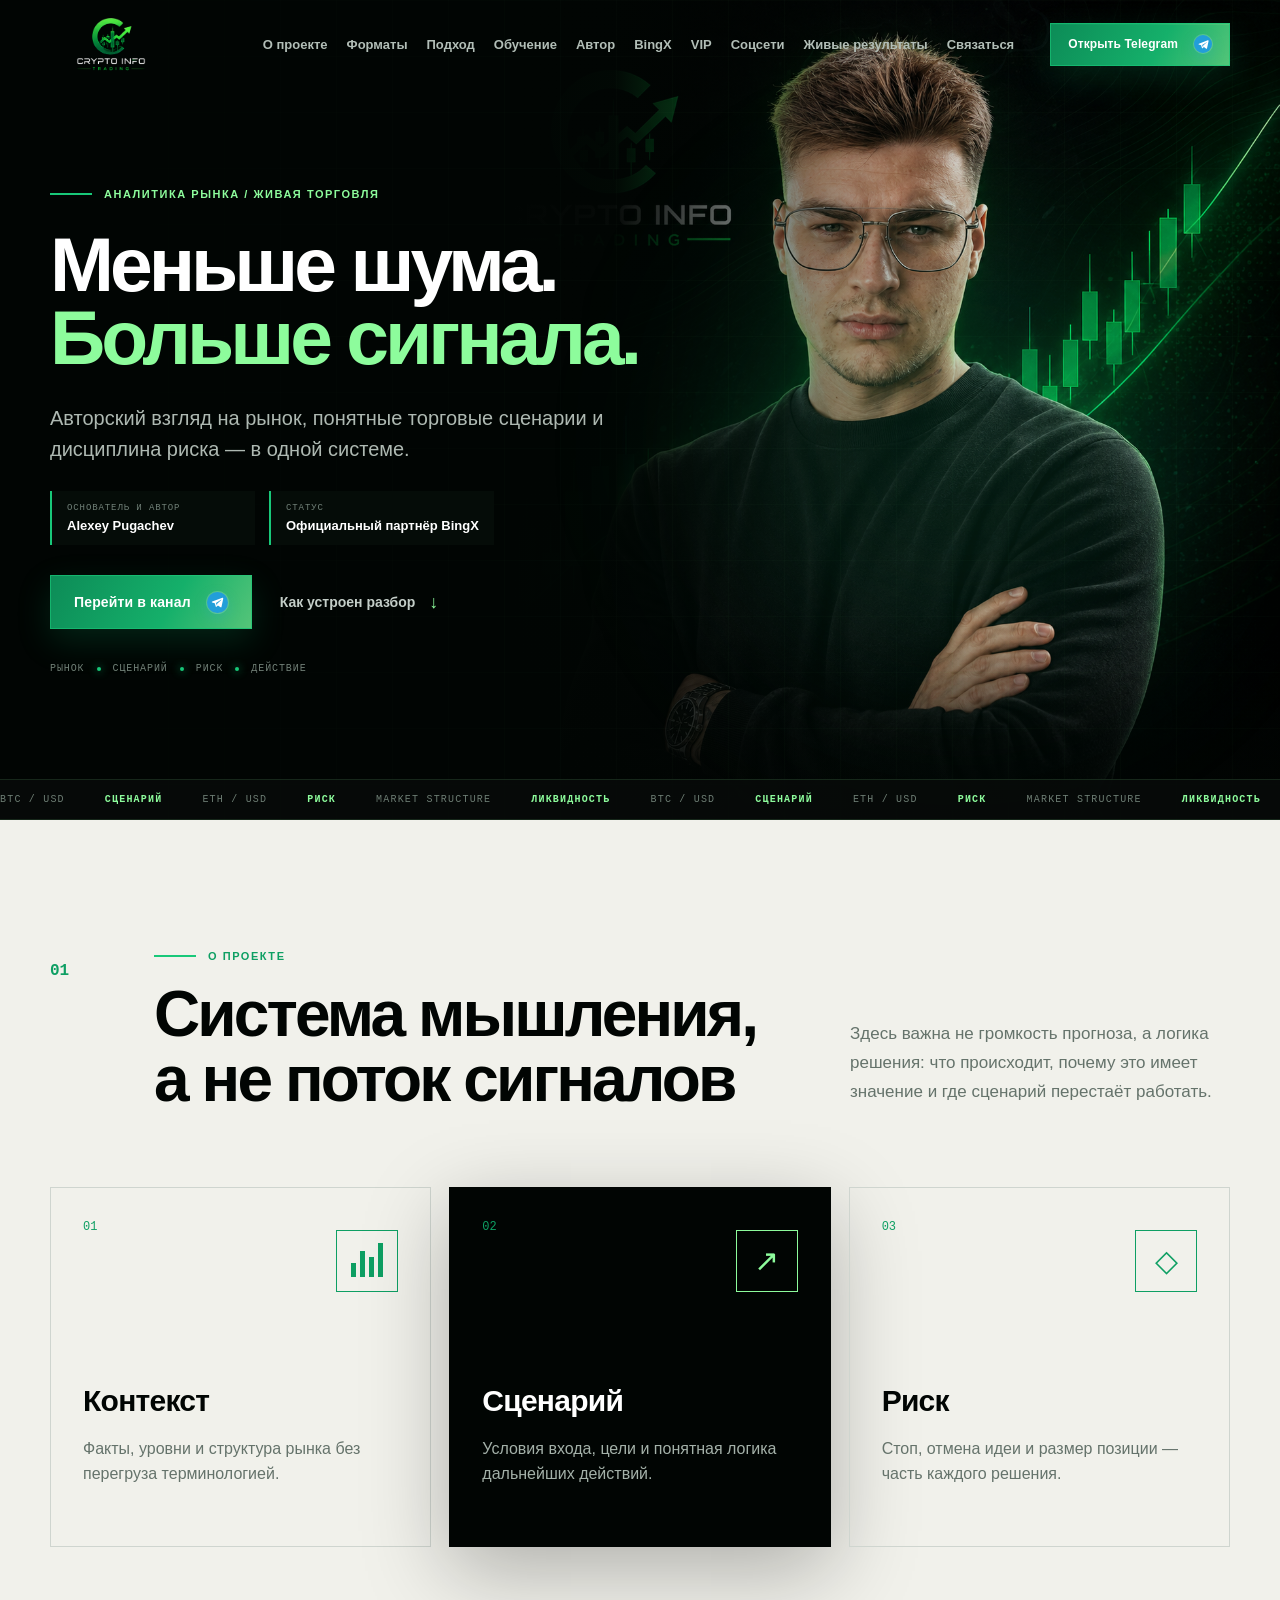
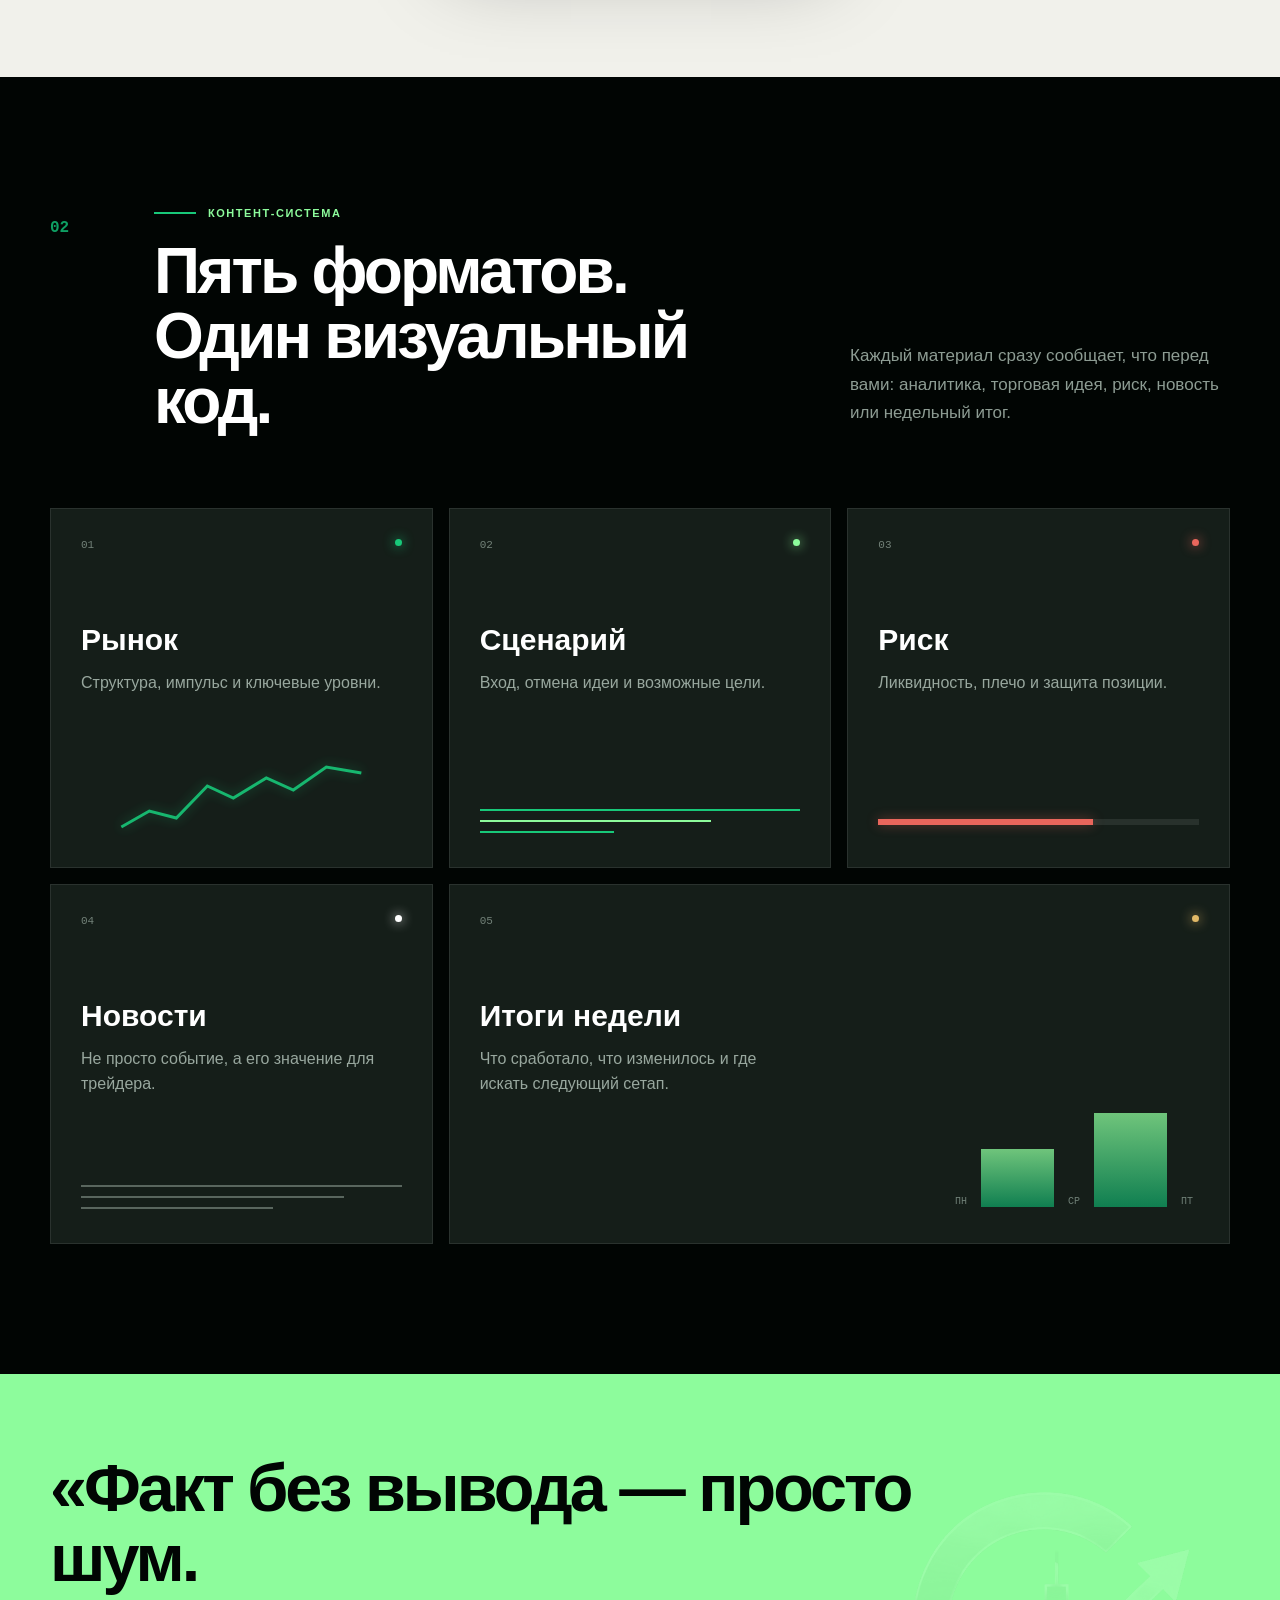
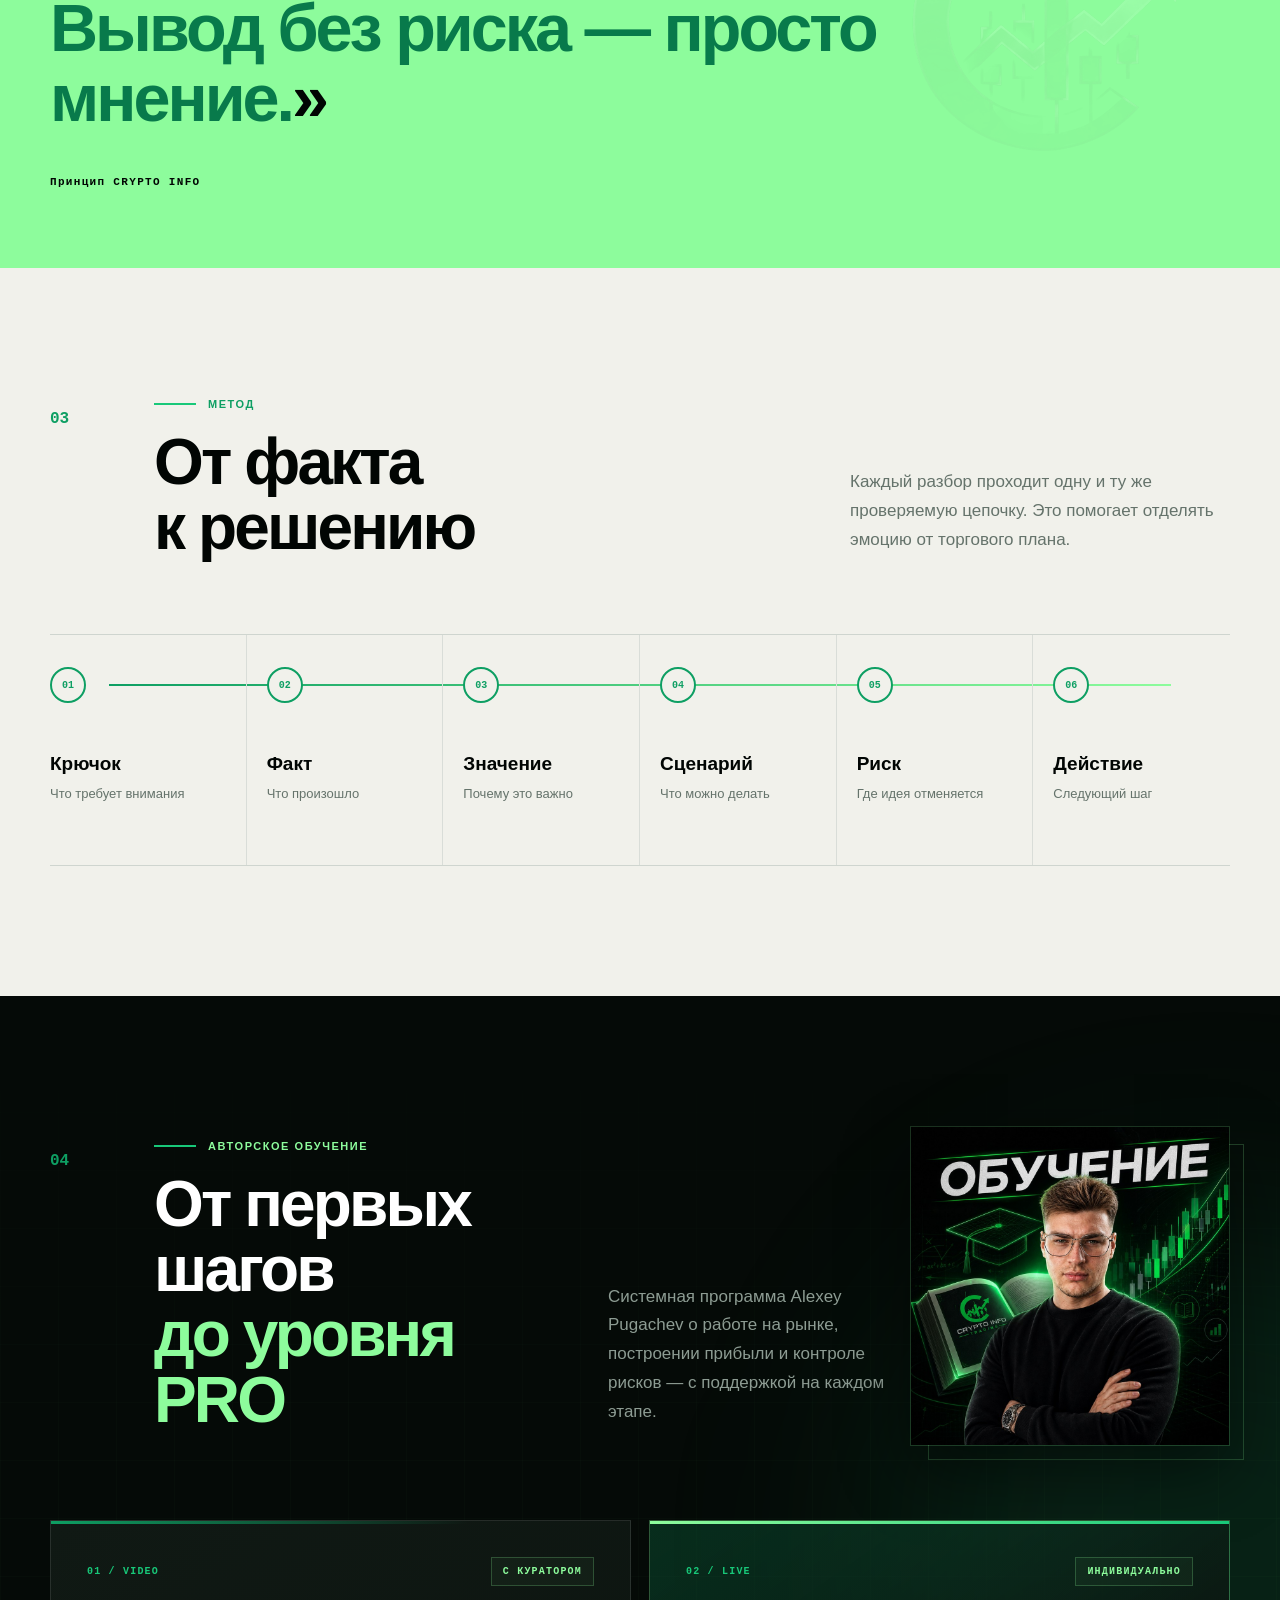
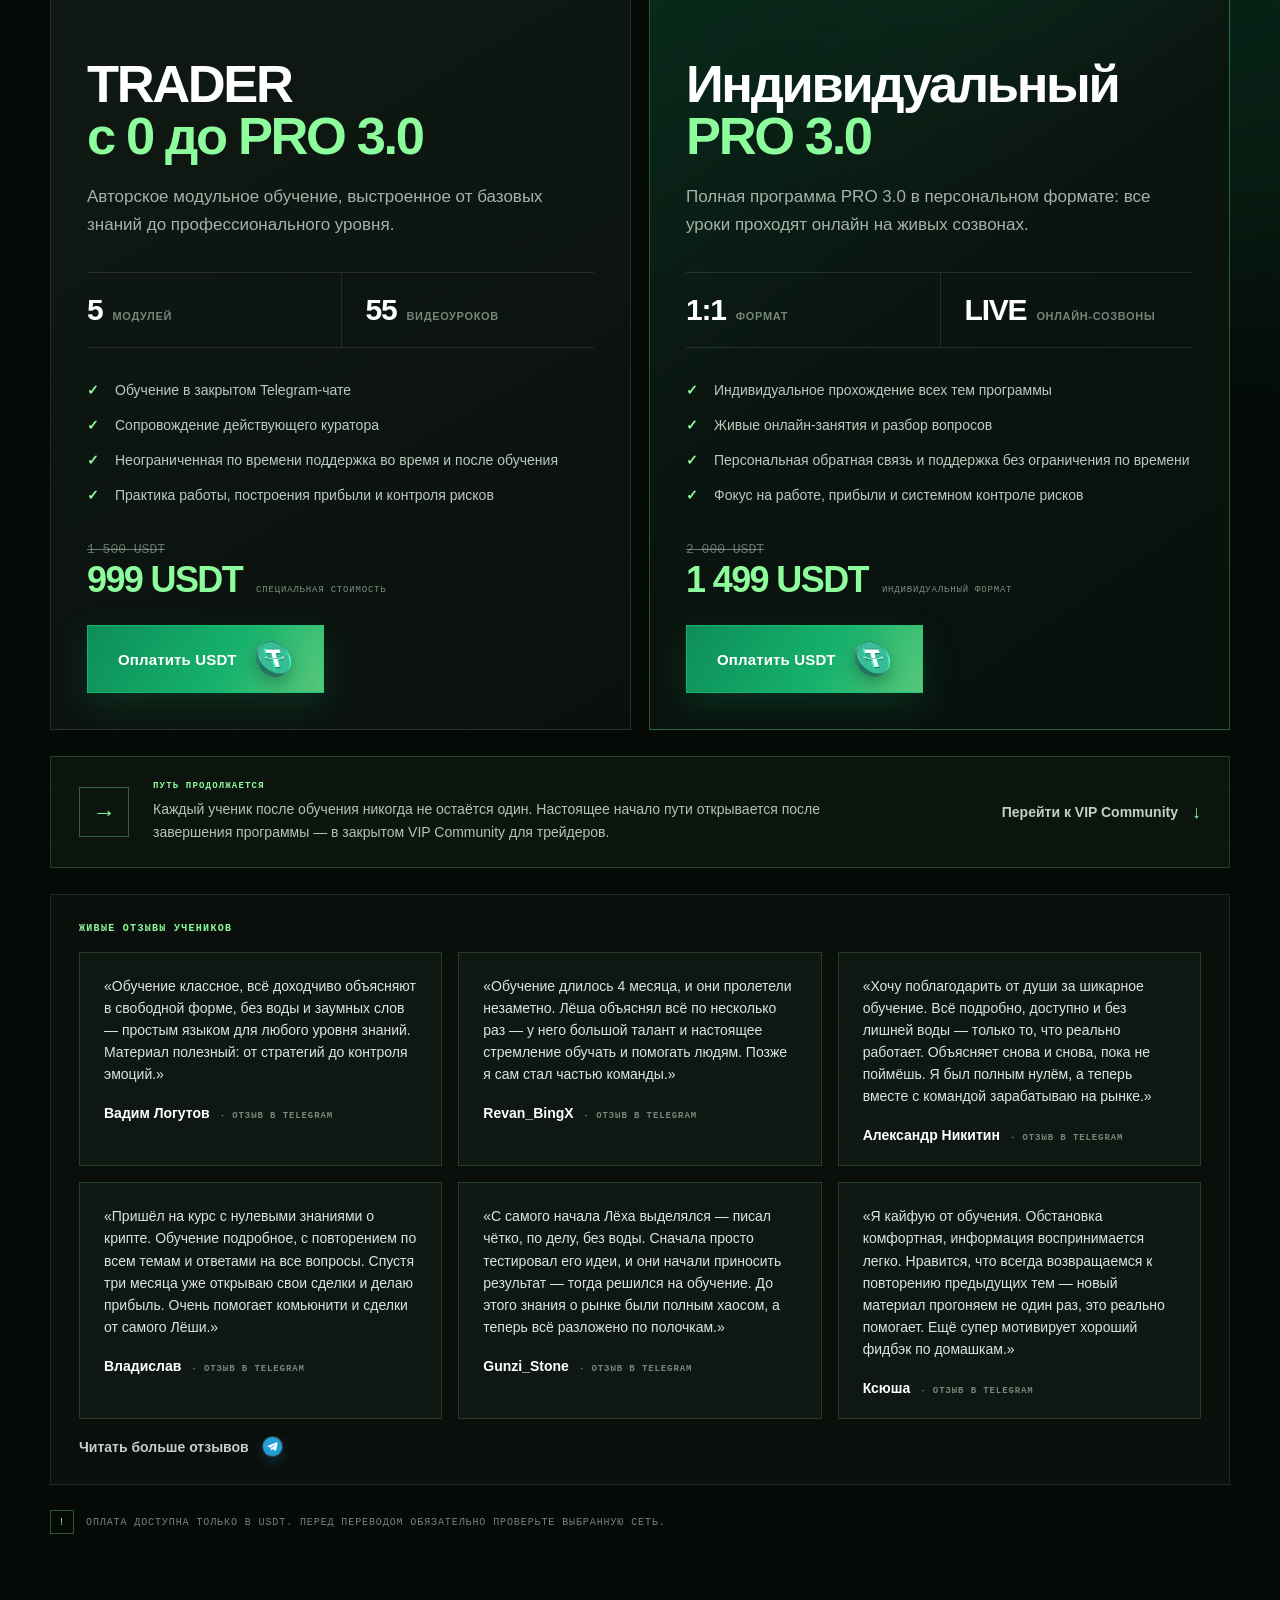
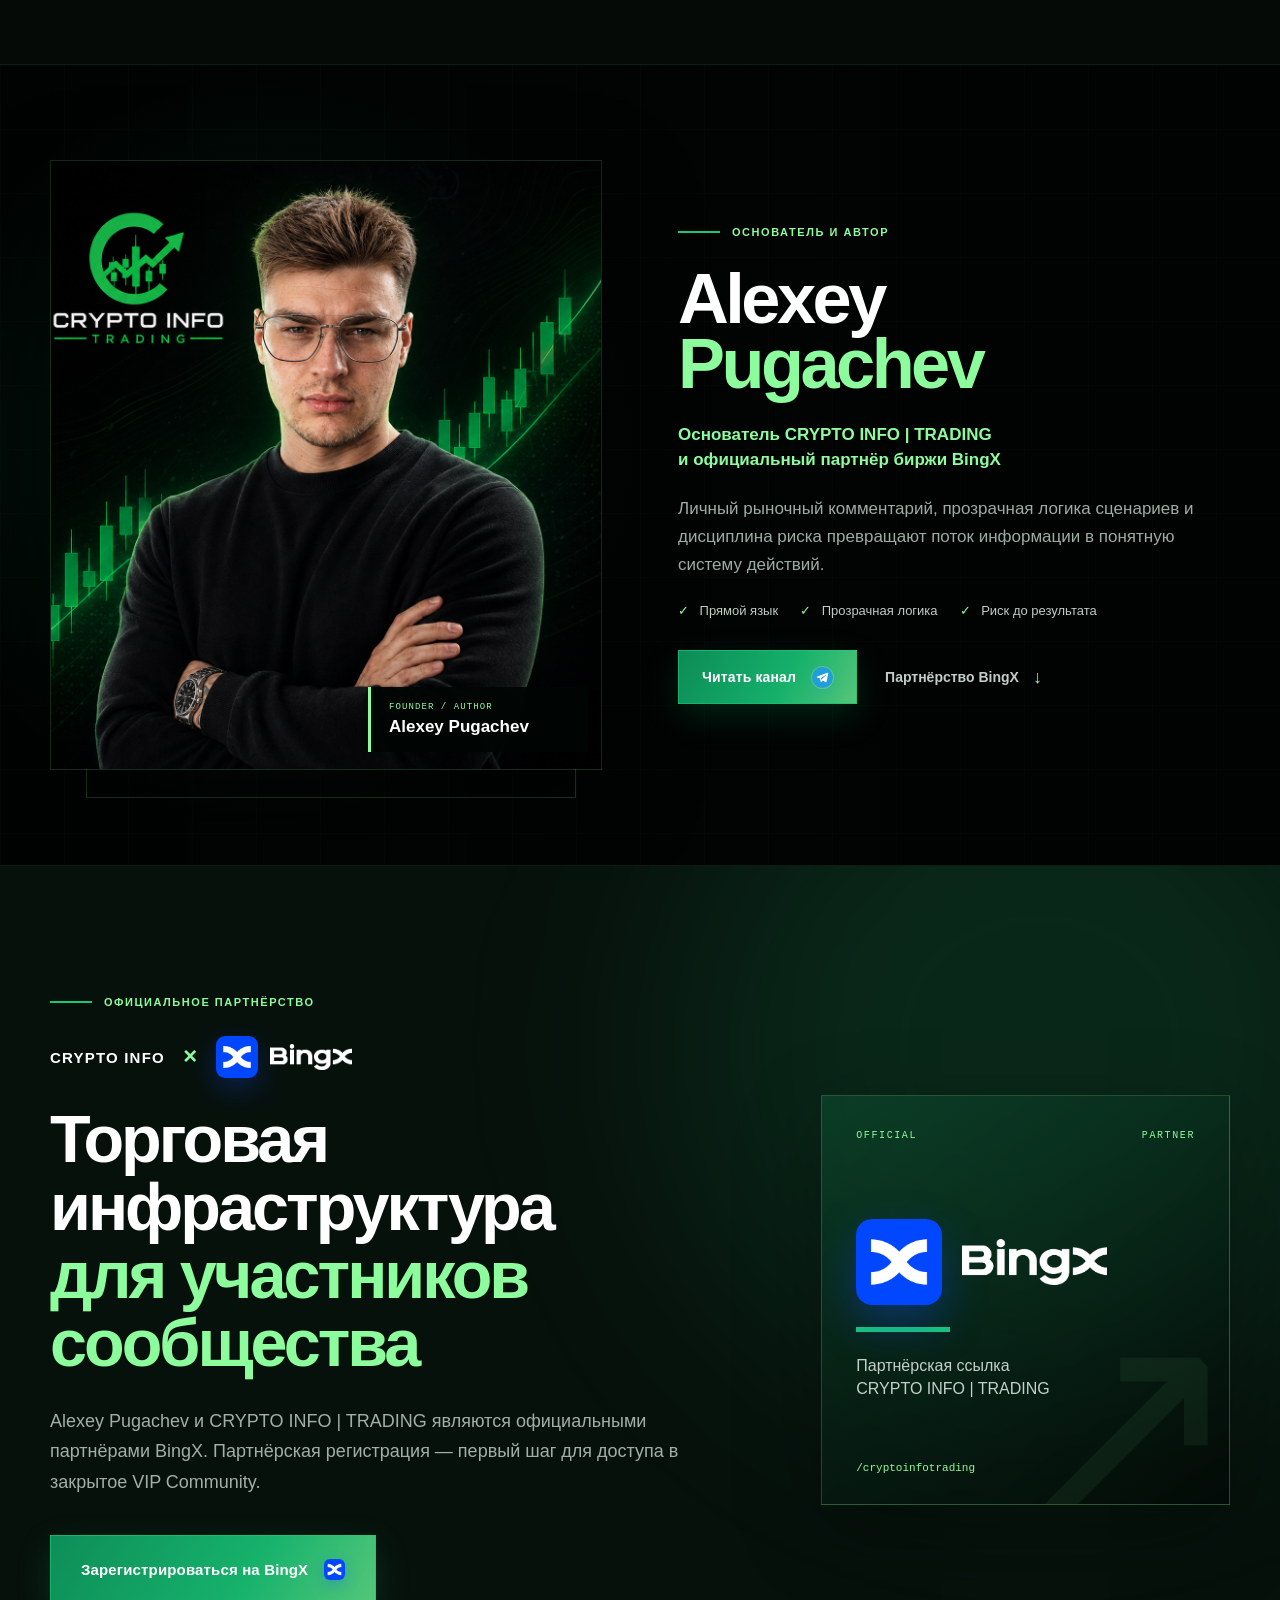
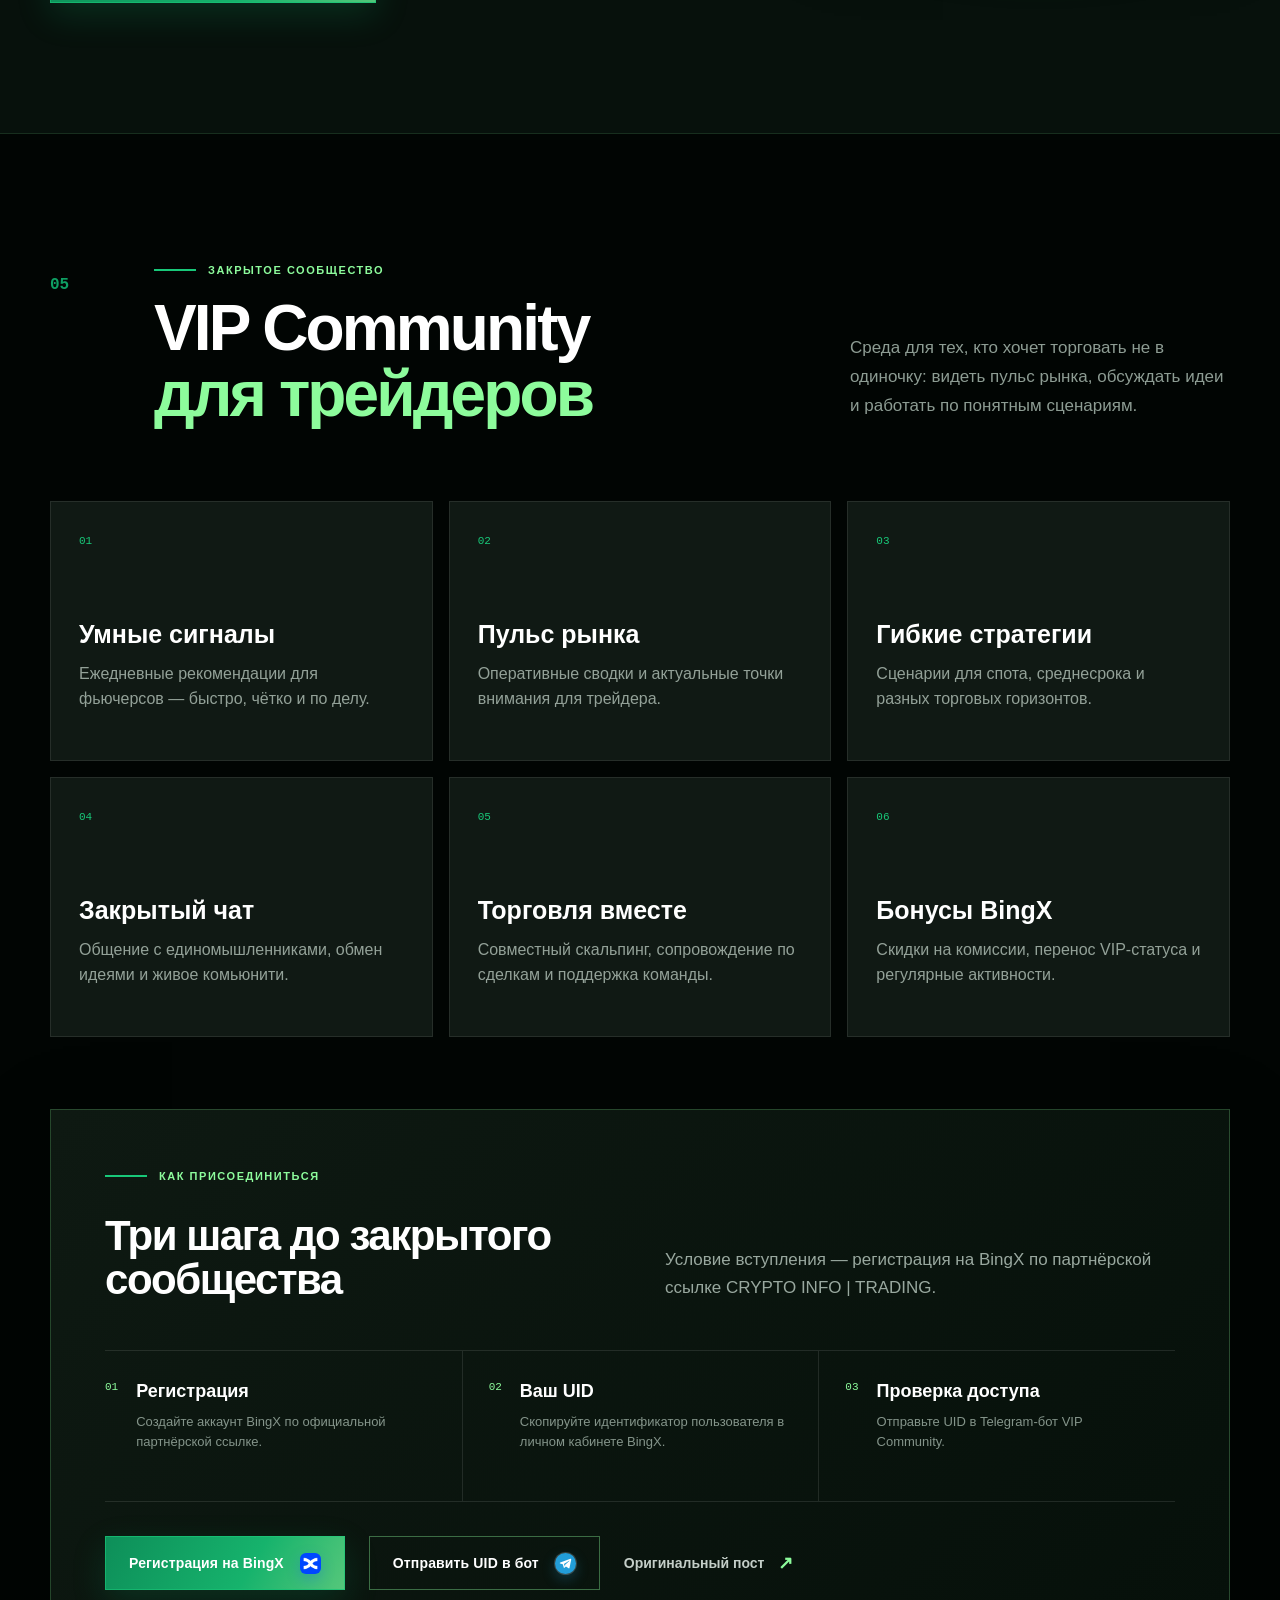
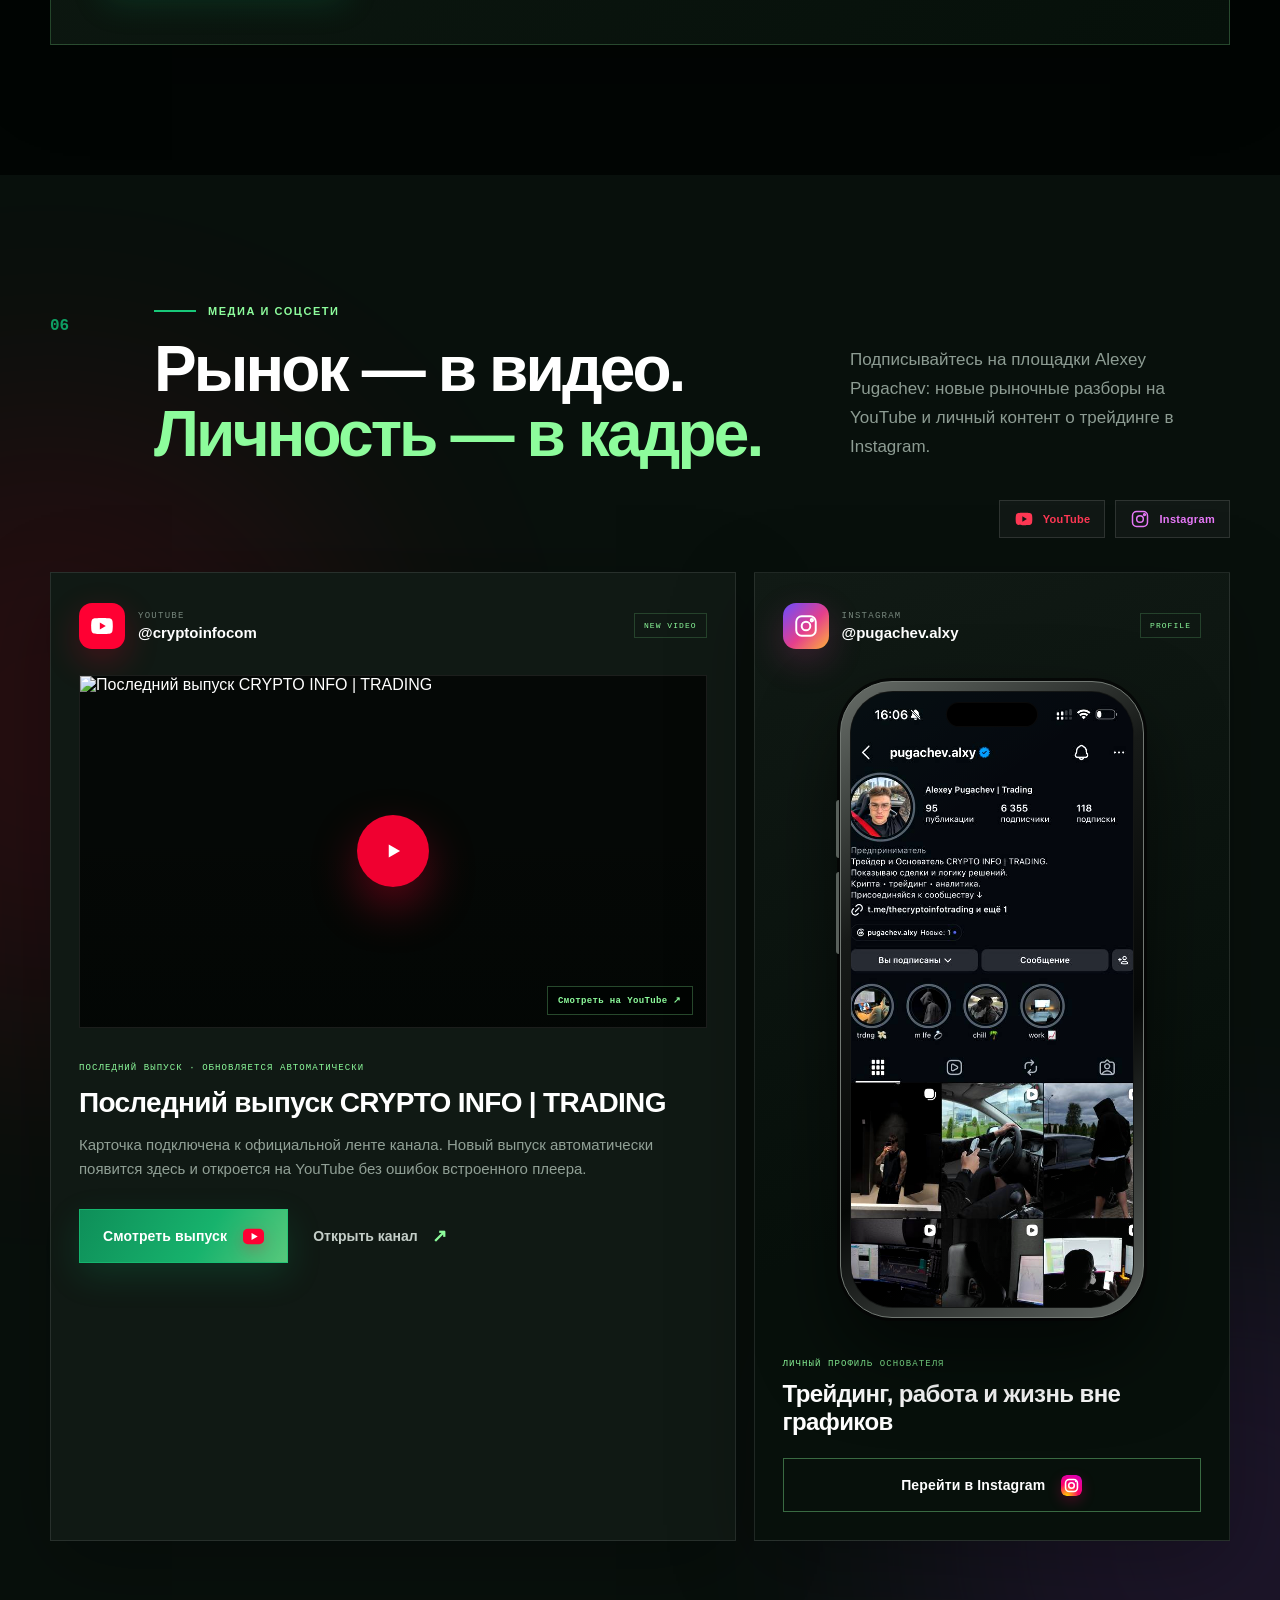
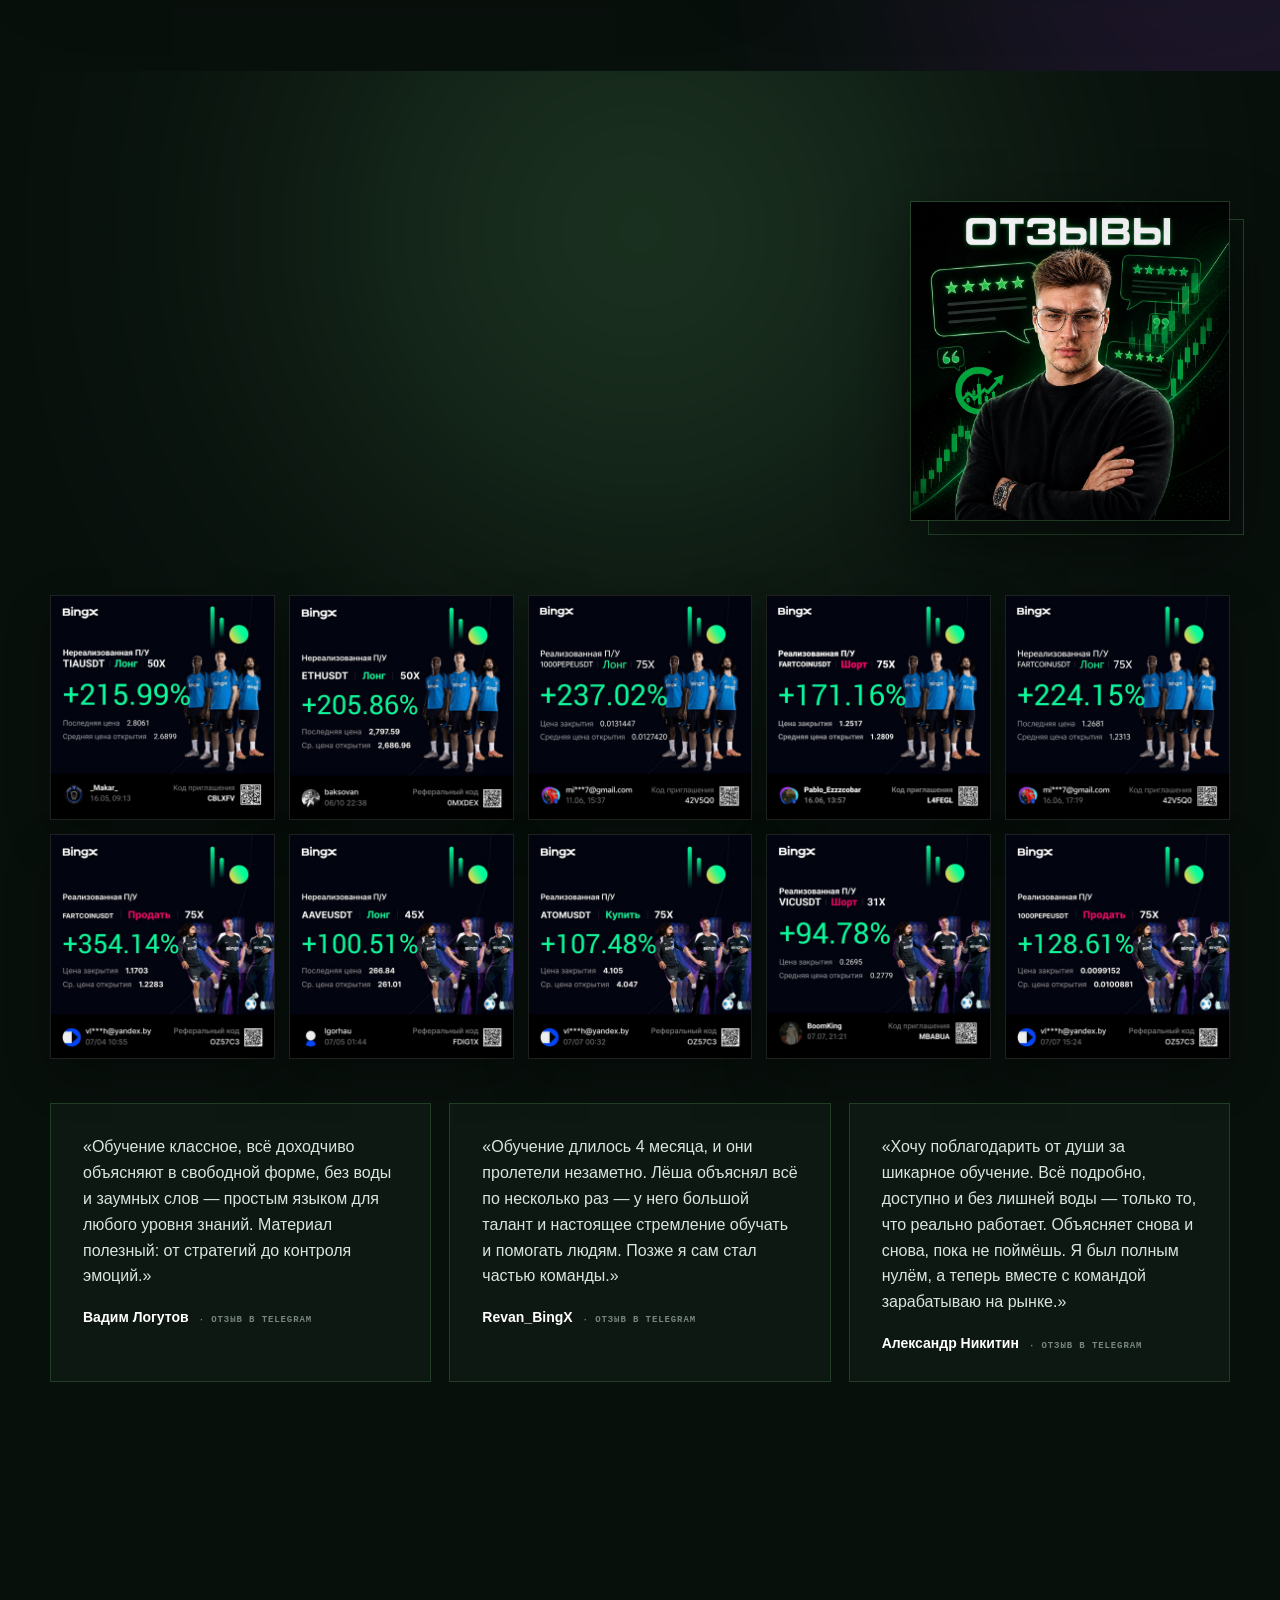
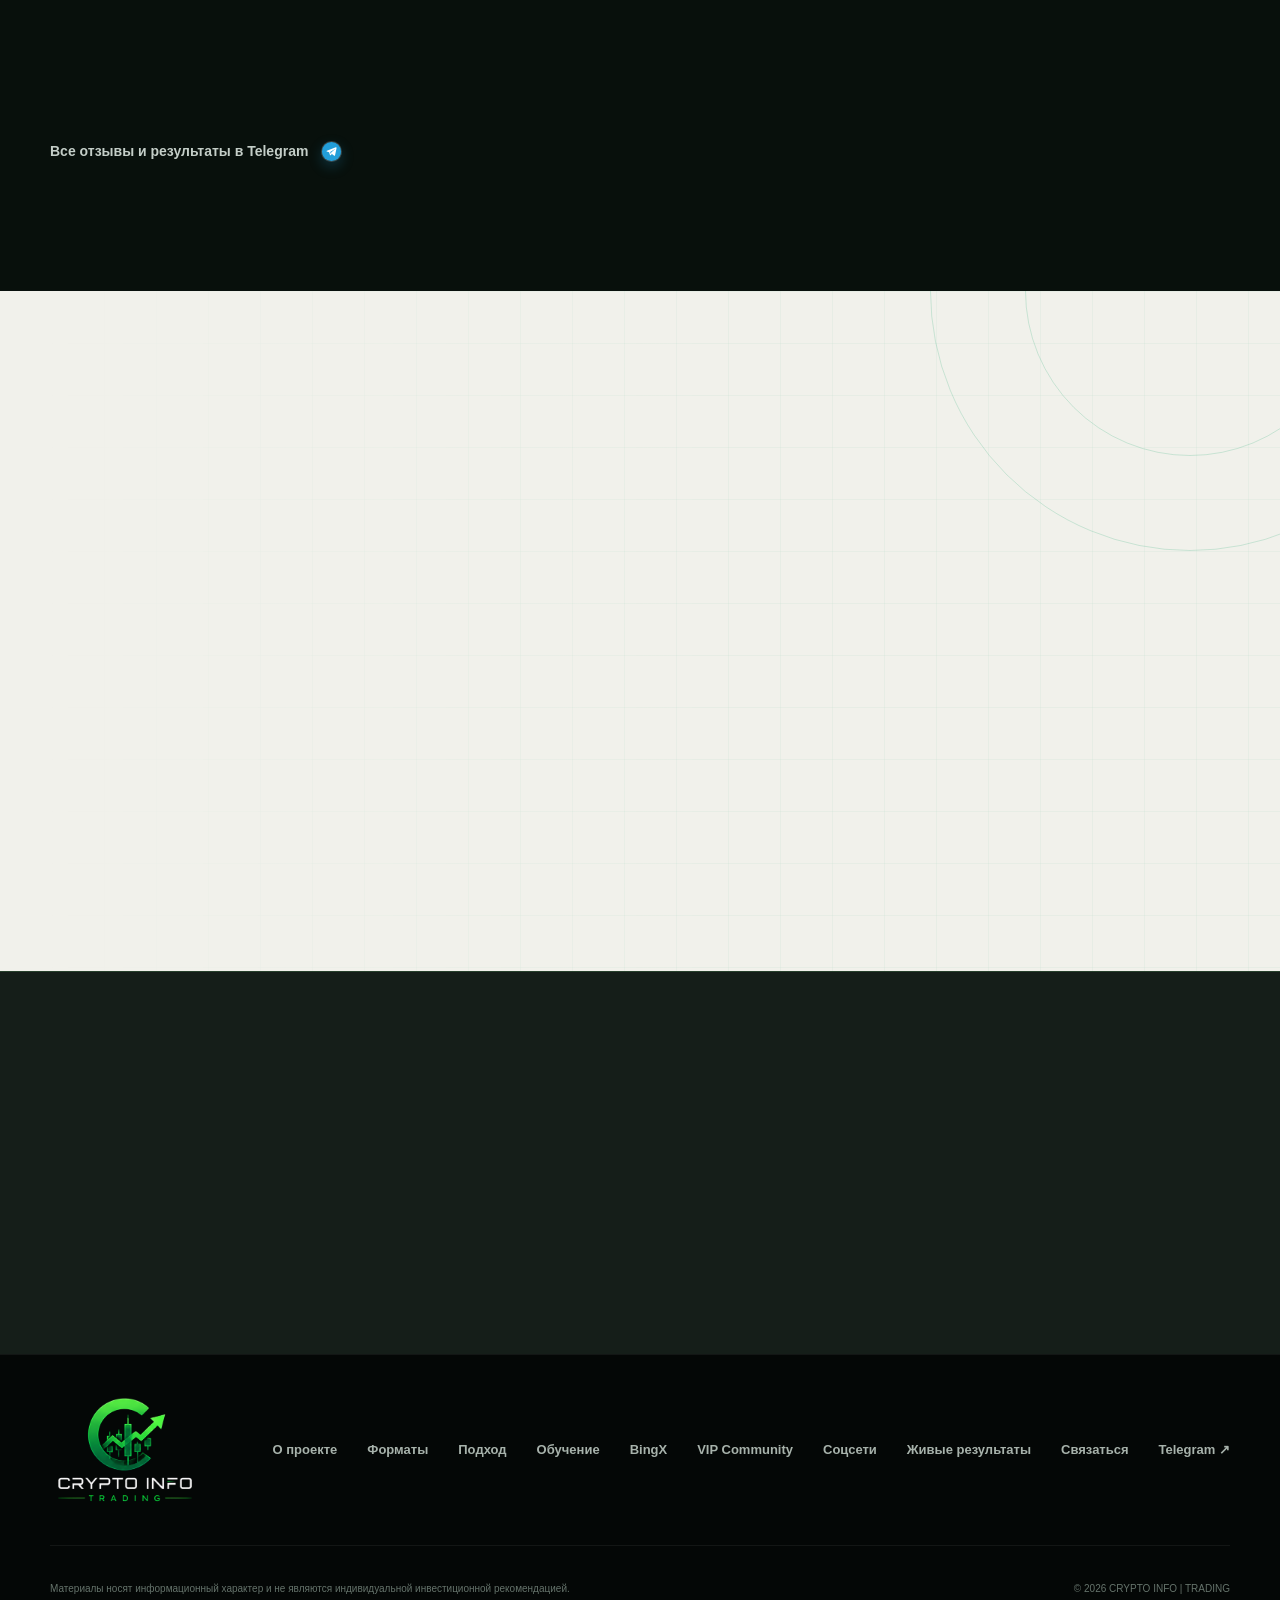
==== commit 0ac2504f: "Фото-баннеры в секциях Обучение и Отзывы (стиль сайта, без чёрного фона)" ====
--- a/index.html
+++ b/index.html
@@ -192,13 +192,18 @@
       <div class="education-grid-bg" aria-hidden="true"></div>
       <div class="education-glow" aria-hidden="true"></div>
       <div class="container education-inner">
-        <div class="section-heading section-heading-dark reveal">
-          <div class="section-number">04</div>
-          <div>
-            <div class="eyebrow"><span></span> Авторское обучение</div>
-            <h2>От первых шагов<br><em>до уровня PRO</em></h2>
-          </div>
-          <p>Системная программа Alexey Pugachev о работе на рынке, построении прибыли и контроле рисков — с поддержкой на каждом этапе.</p>
+        <div class="heading-with-photo">
+          <div class="section-heading section-heading-dark reveal">
+            <div class="section-number">04</div>
+            <div>
+              <div class="eyebrow"><span></span> Авторское обучение</div>
+              <h2>От первых шагов<br><em>до уровня PRO</em></h2>
+            </div>
+            <p>Системная программа Alexey Pugachev о работе на рынке, построении прибыли и контроле рисков — с поддержкой на каждом этапе.</p>
+          </div>
+          <div class="heading-photo reveal reveal-delay">
+            <img src="assets/tab-obuchenie.jpg" alt="Обучение с Alexey Pugachev — CRYPTO INFO | TRADING" loading="lazy">
+          </div>
         </div>
 
         <div class="education-plans">
@@ -570,13 +575,18 @@
     <section class="section results" id="results">
       <div class="results-aura" aria-hidden="true"></div>
       <div class="container results-inner">
-        <div class="section-heading section-heading-dark reveal">
-          <div class="section-number">07</div>
-          <div>
-            <div class="eyebrow"><span></span> Живые результаты</div>
-            <h2>Живая картина<br><em>всегда лучше воображения</em></h2>
-          </div>
-          <p>Скриншоты сделок и слова учеников — прямо из закрытого Telegram-канала с отзывами. Без монтажа и постановки: только реальные сделки и реальные люди.</p>
+        <div class="heading-with-photo">
+          <div class="section-heading section-heading-dark reveal">
+            <div class="section-number">07</div>
+            <div>
+              <div class="eyebrow"><span></span> Живые результаты</div>
+              <h2>Живая картина<br><em>всегда лучше воображения</em></h2>
+            </div>
+            <p>Скриншоты сделок и слова учеников — прямо из закрытого Telegram-канала с отзывами. Без монтажа и постановки: только реальные сделки и реальные люди.</p>
+          </div>
+          <div class="heading-photo reveal reveal-delay">
+            <img src="assets/tab-otzyvy.jpg" alt="Отзывы учеников Alexey Pugachev — CRYPTO INFO | TRADING" loading="lazy">
+          </div>
         </div>
 
         <div class="results-grid reveal">
--- a/styles.css
+++ b/styles.css
@@ -115,6 +115,11 @@
 .section-heading h2 { margin: 0; font-size: clamp(44px, 5vw, 68px); line-height: 1.02; letter-spacing: -.045em; }
 .section-heading > p { margin: 0 0 6px; color: var(--muted-dark); font-size: 17px; line-height: 1.7; }
 .section-heading-dark > p { color: var(--muted); }
+.heading-with-photo { display: grid; grid-template-columns: minmax(0, 1fr) 320px; gap: 44px; align-items: center; margin-bottom: 74px; }
+.heading-with-photo .section-heading { margin-bottom: 0; }
+.heading-photo { position: relative; }
+.heading-photo::before { content: ""; position: absolute; z-index: 1; inset: 18px -14px -14px 18px; border: 1px solid rgba(141, 252, 156, .22); }
+.heading-photo img { position: relative; z-index: 2; display: block; width: 100%; aspect-ratio: 1 / 1; object-fit: cover; border: 1px solid rgba(141, 252, 156, .16); box-shadow: 0 26px 64px rgba(0, 0, 0, .48); }
 
 .principles { display: grid; grid-template-columns: repeat(3, 1fr); gap: 18px; }
 .principle-card { position: relative; min-height: 360px; padding: 32px; border: 1px solid #cfd5cf; background: transparent; overflow: hidden; transition: transform .3s, border-color .3s; }
@@ -500,6 +505,7 @@
 }
 
 @media (max-width: 980px) {
+  .heading-with-photo { grid-template-columns: minmax(0, 1fr) 220px; gap: 30px; }
   .header-inner { height: 76px; }
   .site-nav { position: fixed; inset: 76px 0 auto; display: grid; gap: 0; padding: 24px; background: rgba(7, 11, 9, .97); border-bottom: 1px solid rgba(255, 255, 255, .08); transform: translateY(-130%); transition: transform .3s; }
   .site-nav.open { transform: translateY(0); }
@@ -553,6 +559,8 @@
 }
 
 @media (max-width: 720px) {
+  .heading-with-photo { grid-template-columns: 1fr; gap: 26px; margin-bottom: 50px; }
+  .heading-photo { order: -1; max-width: 280px; margin-inline: auto; }
   .container { width: min(calc(100% - 32px), var(--container)); }
   .header-cta { display: none; }
   .menu-toggle { margin-left: auto; }
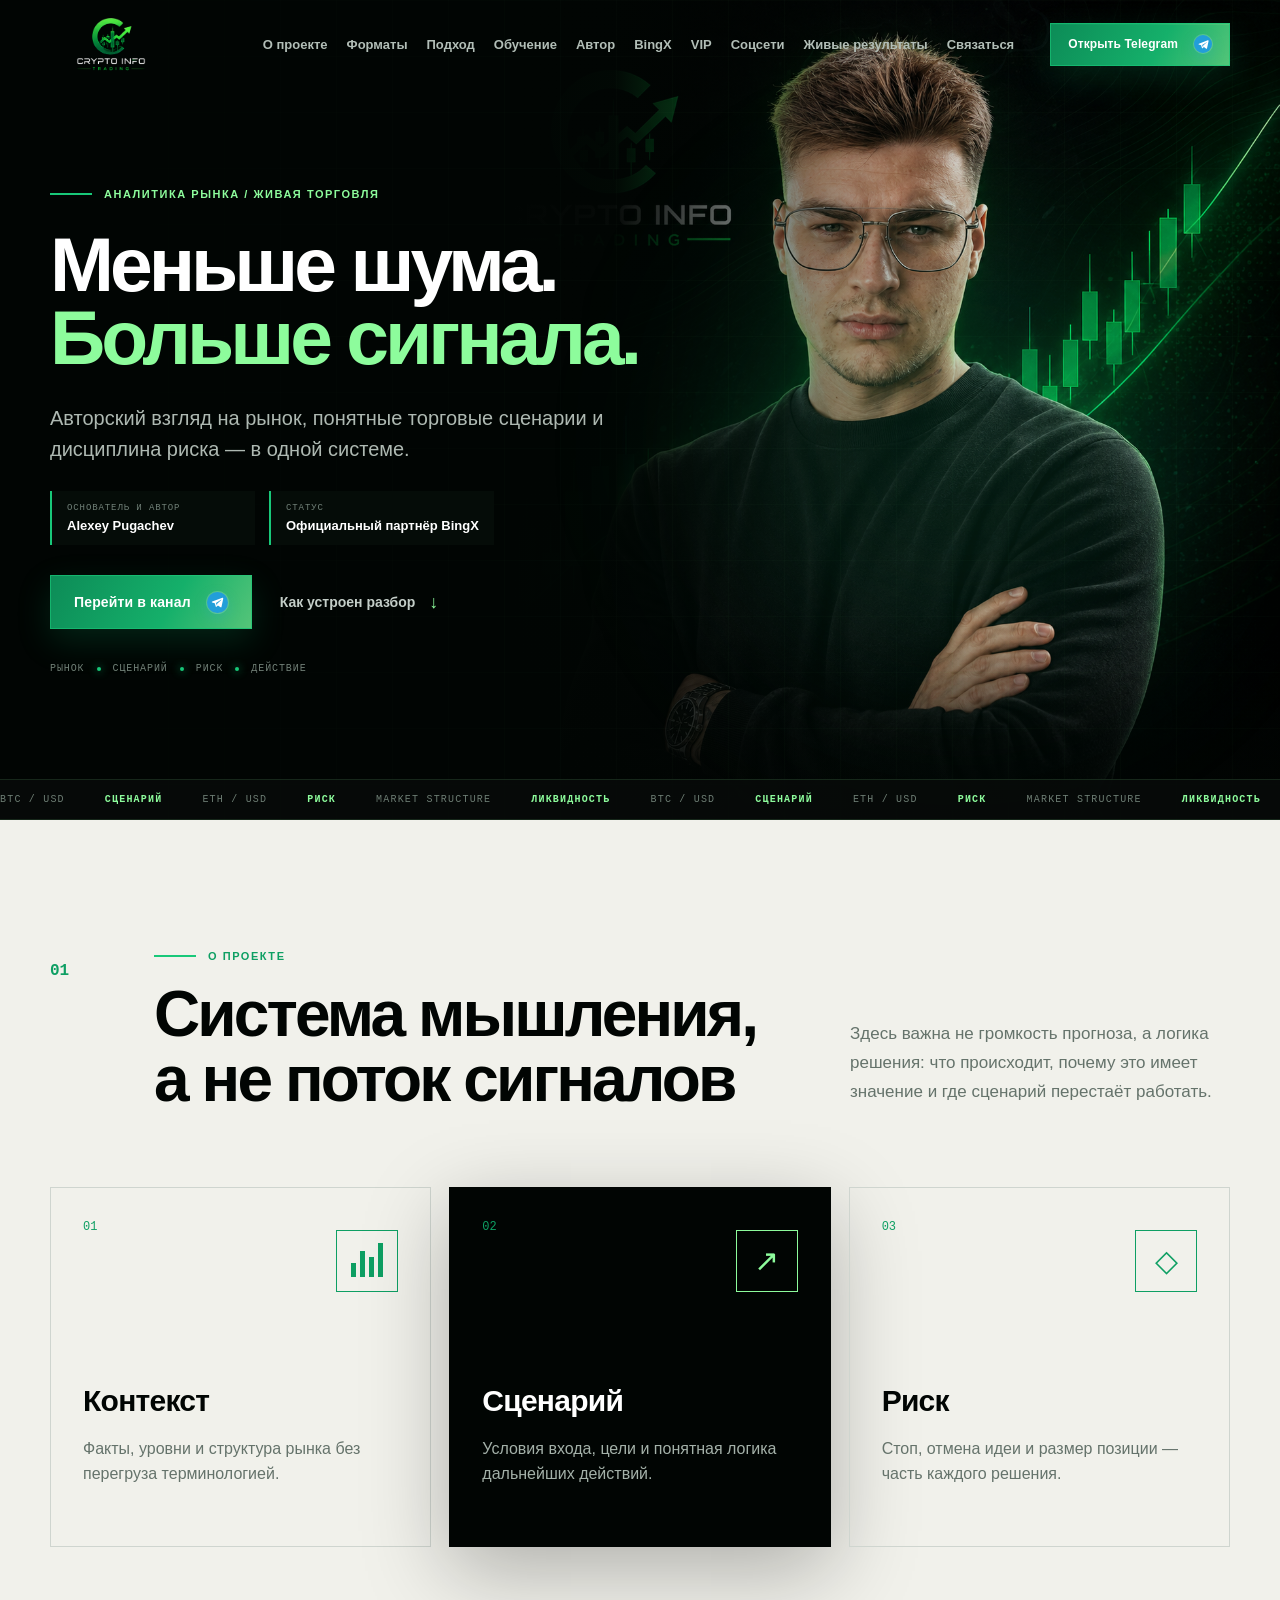
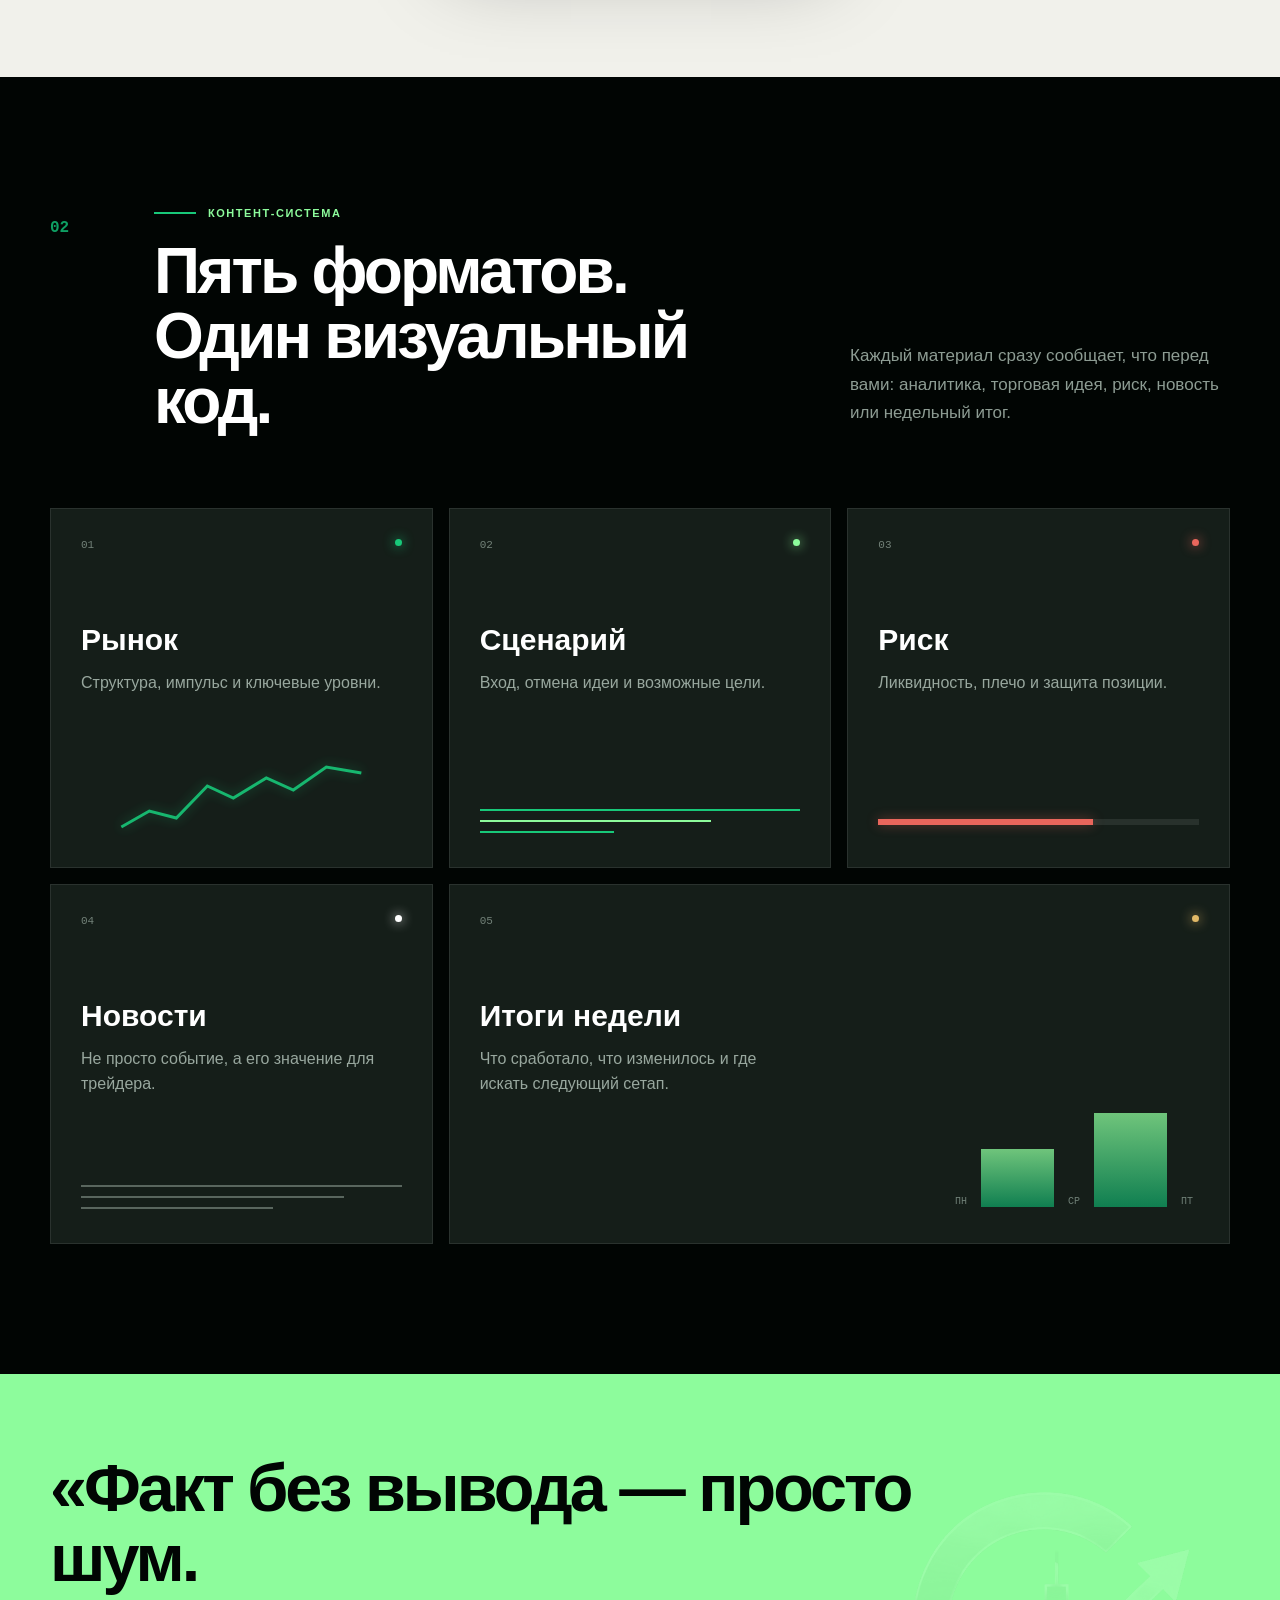
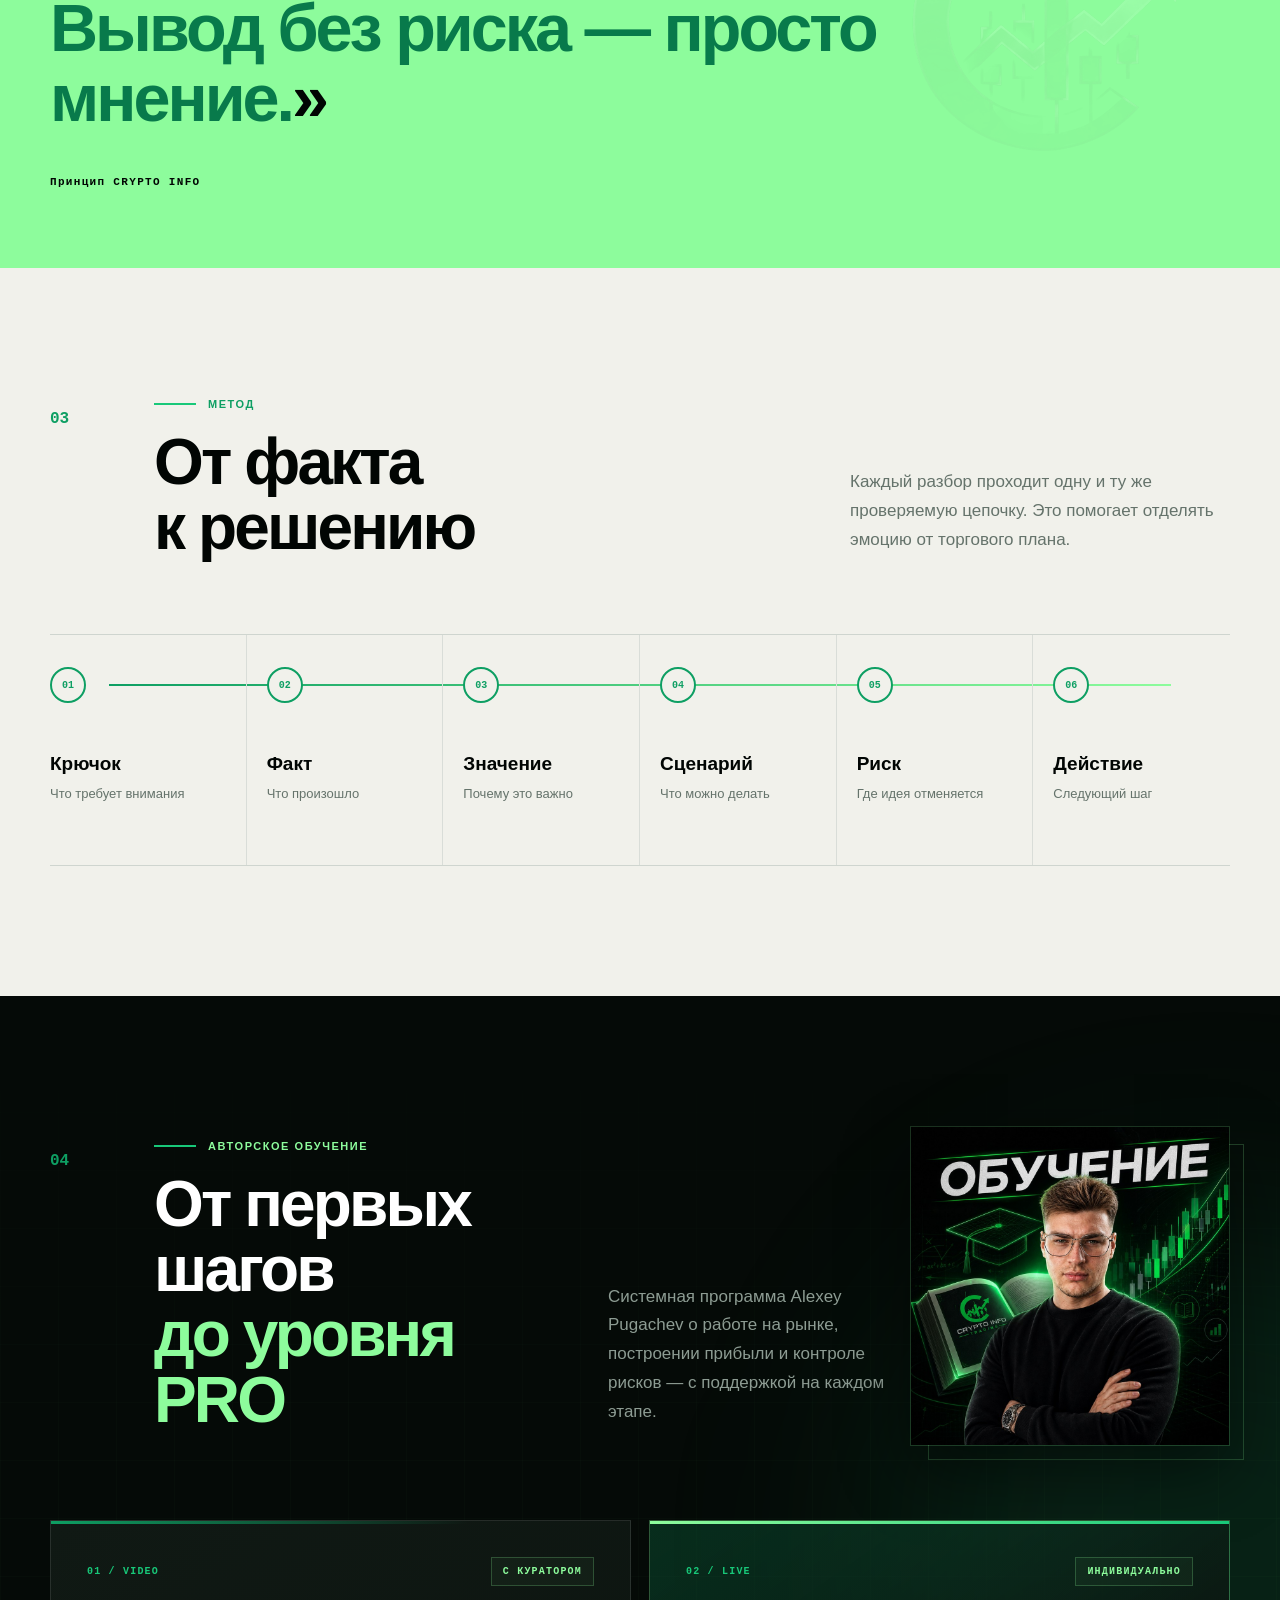
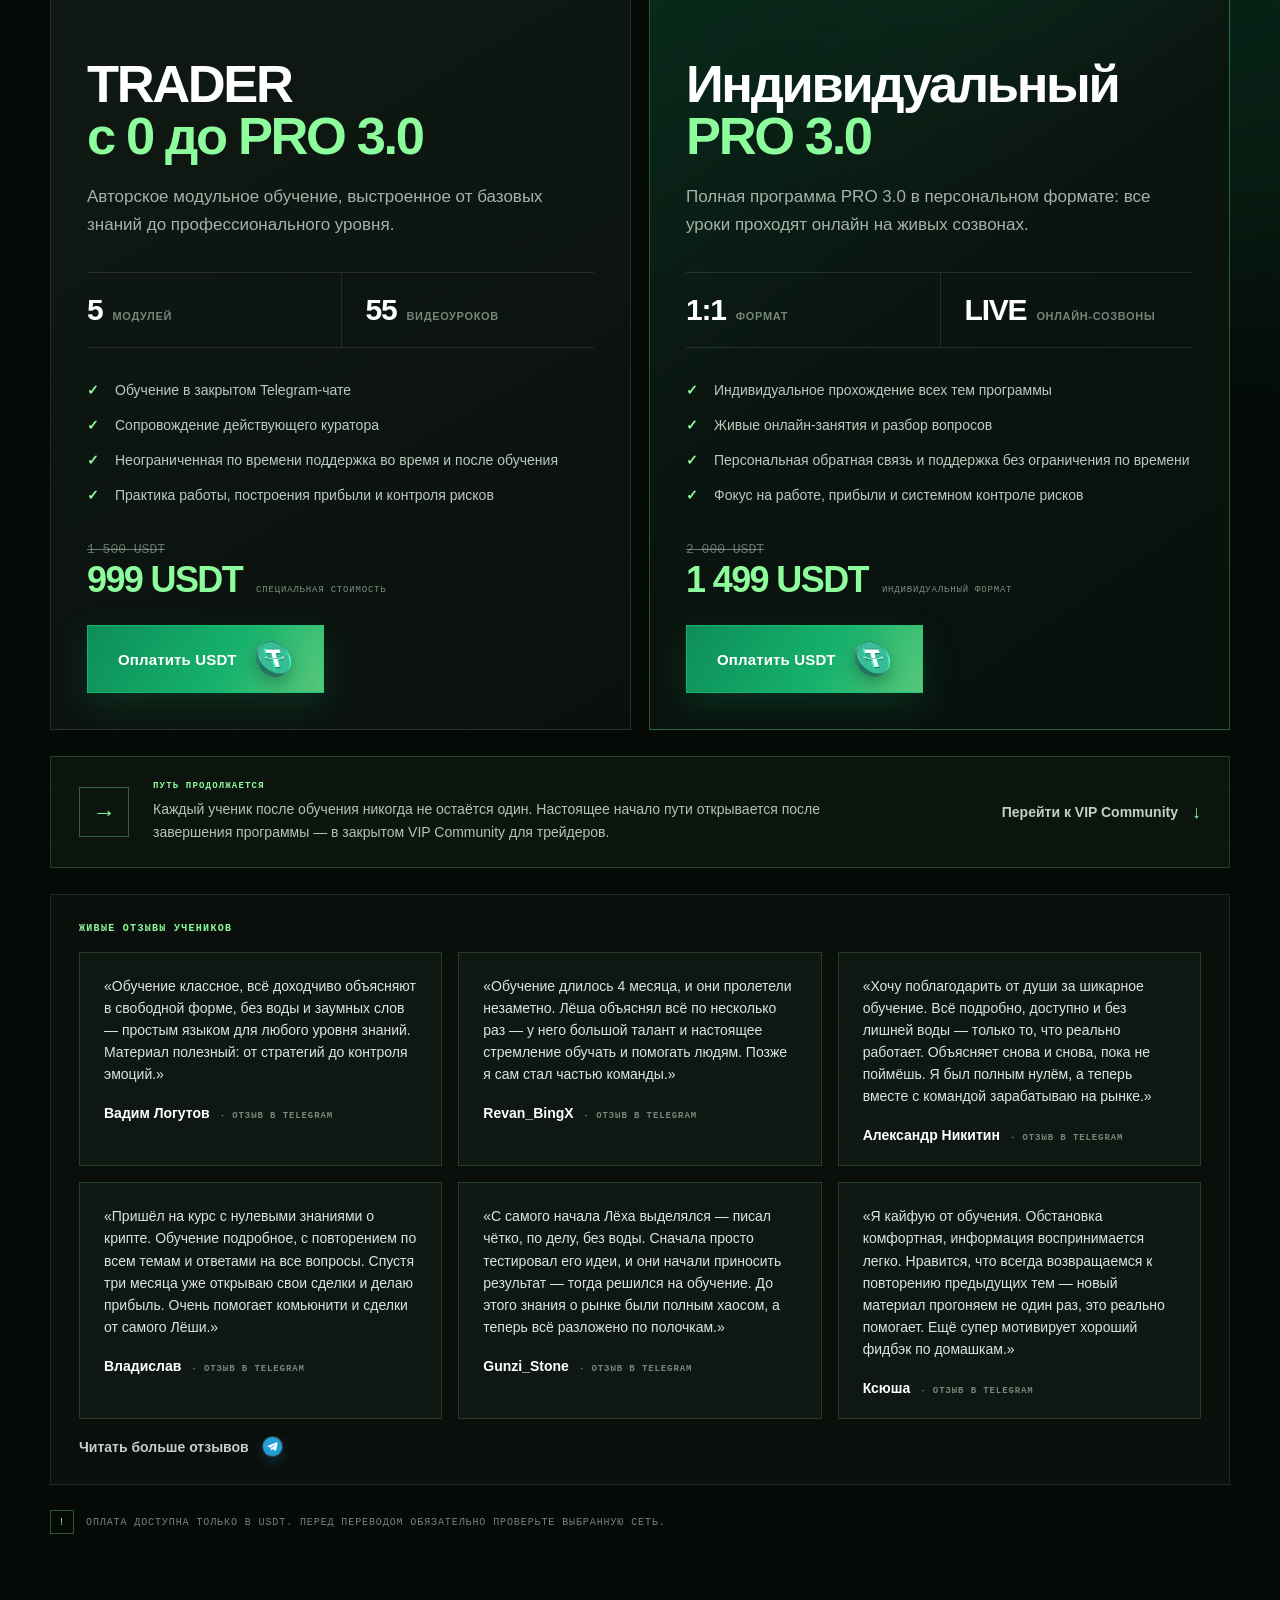
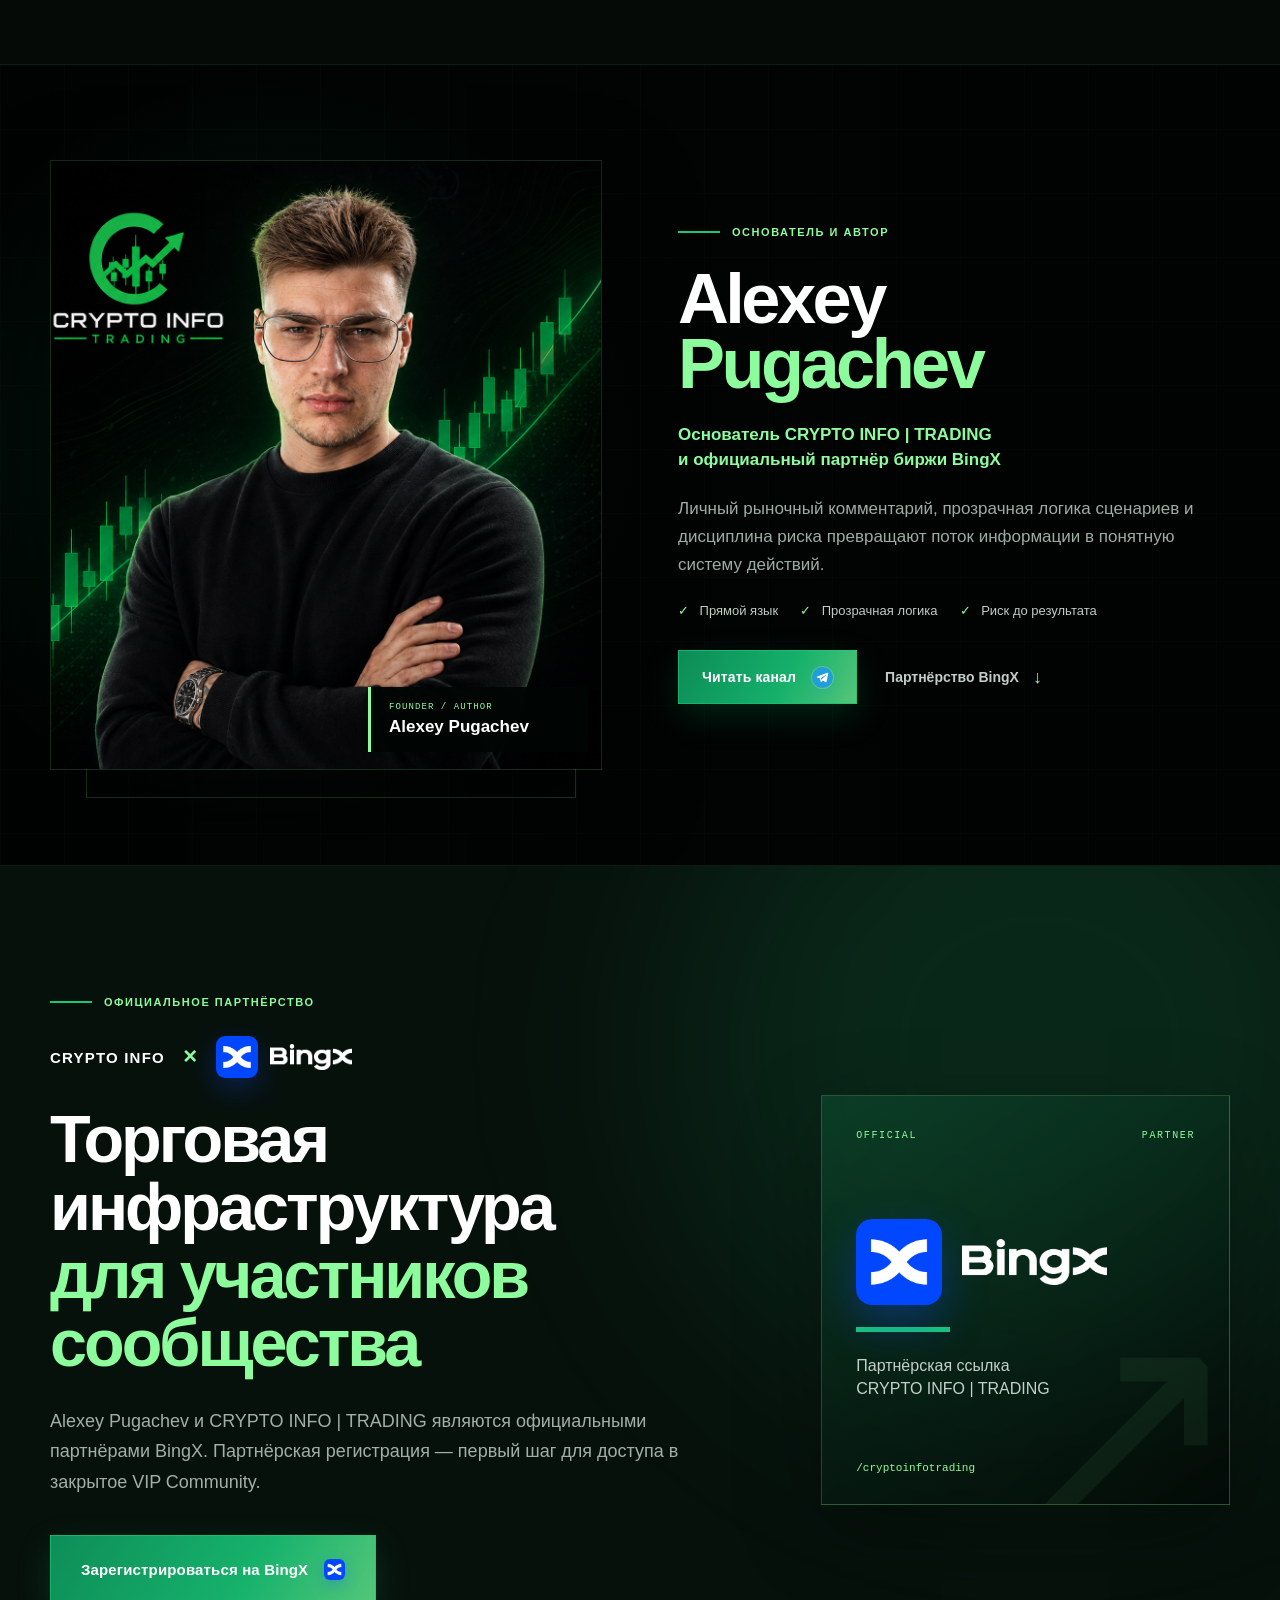
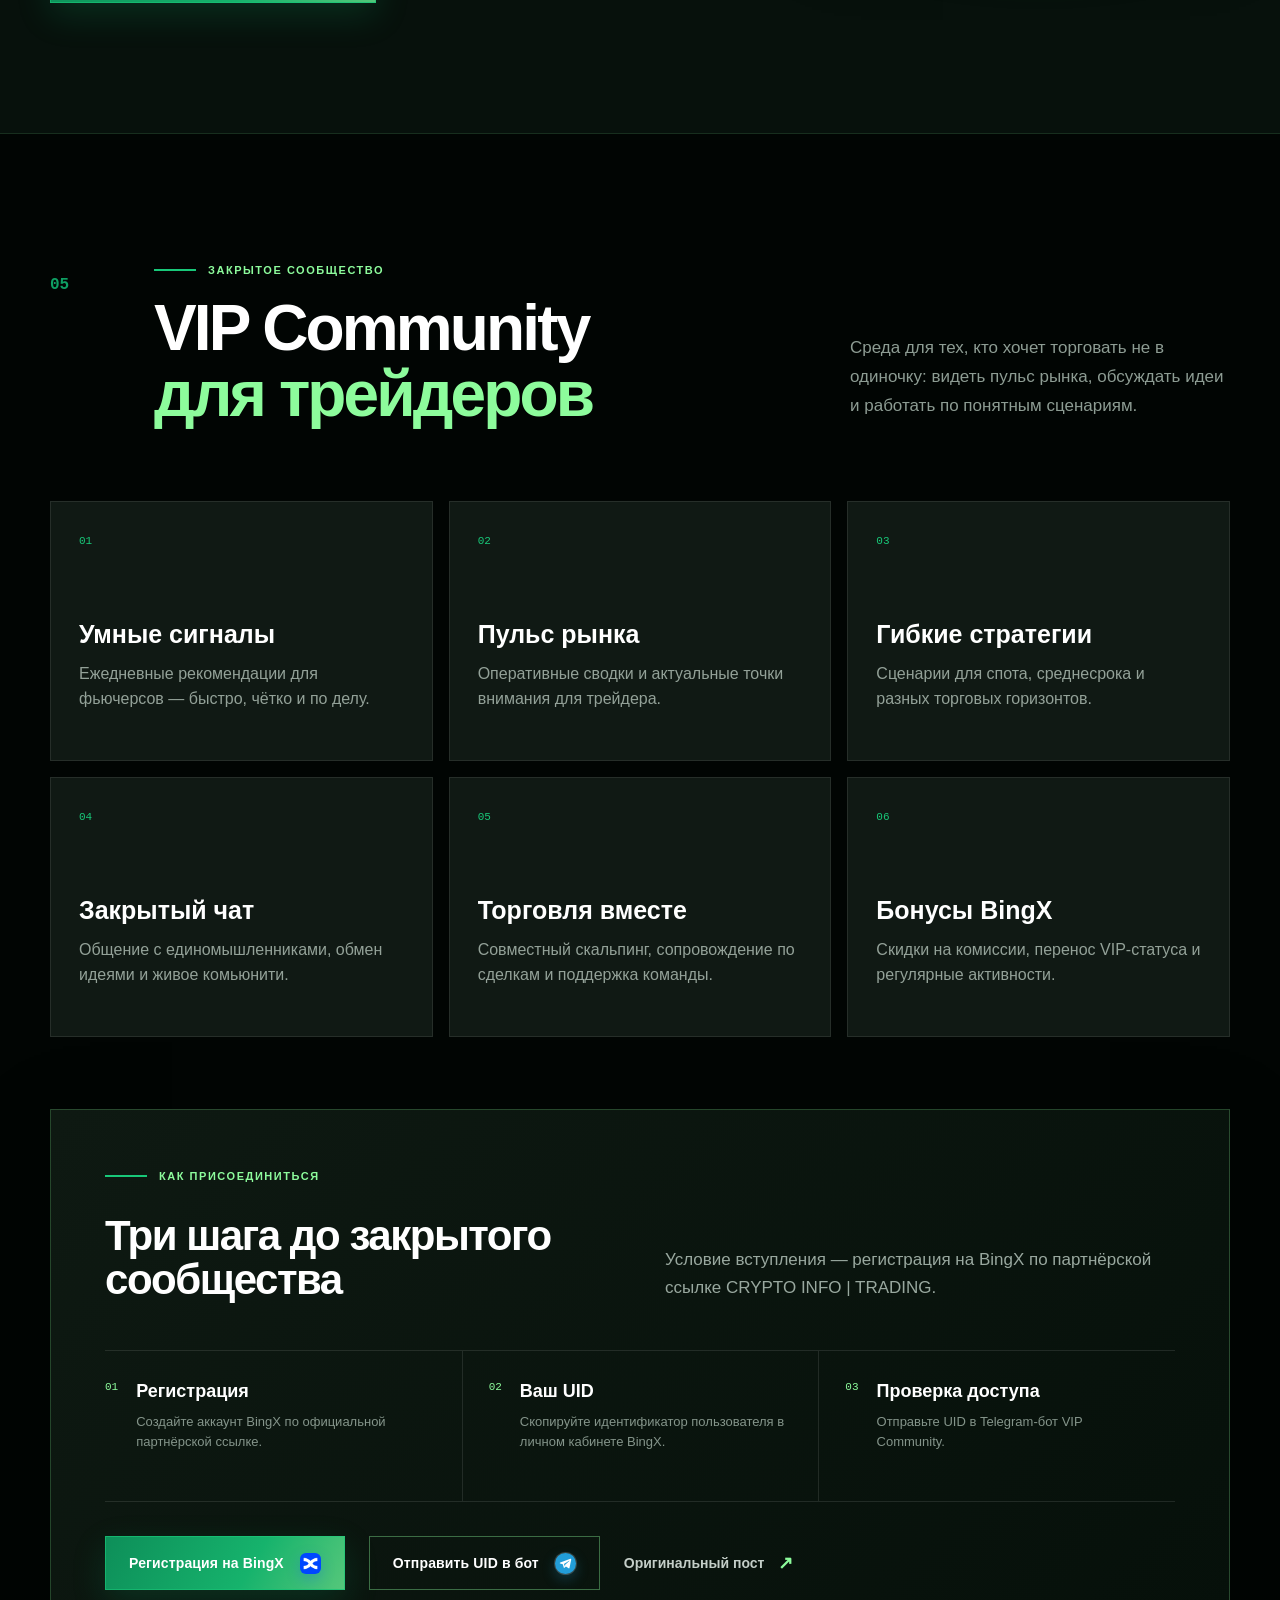
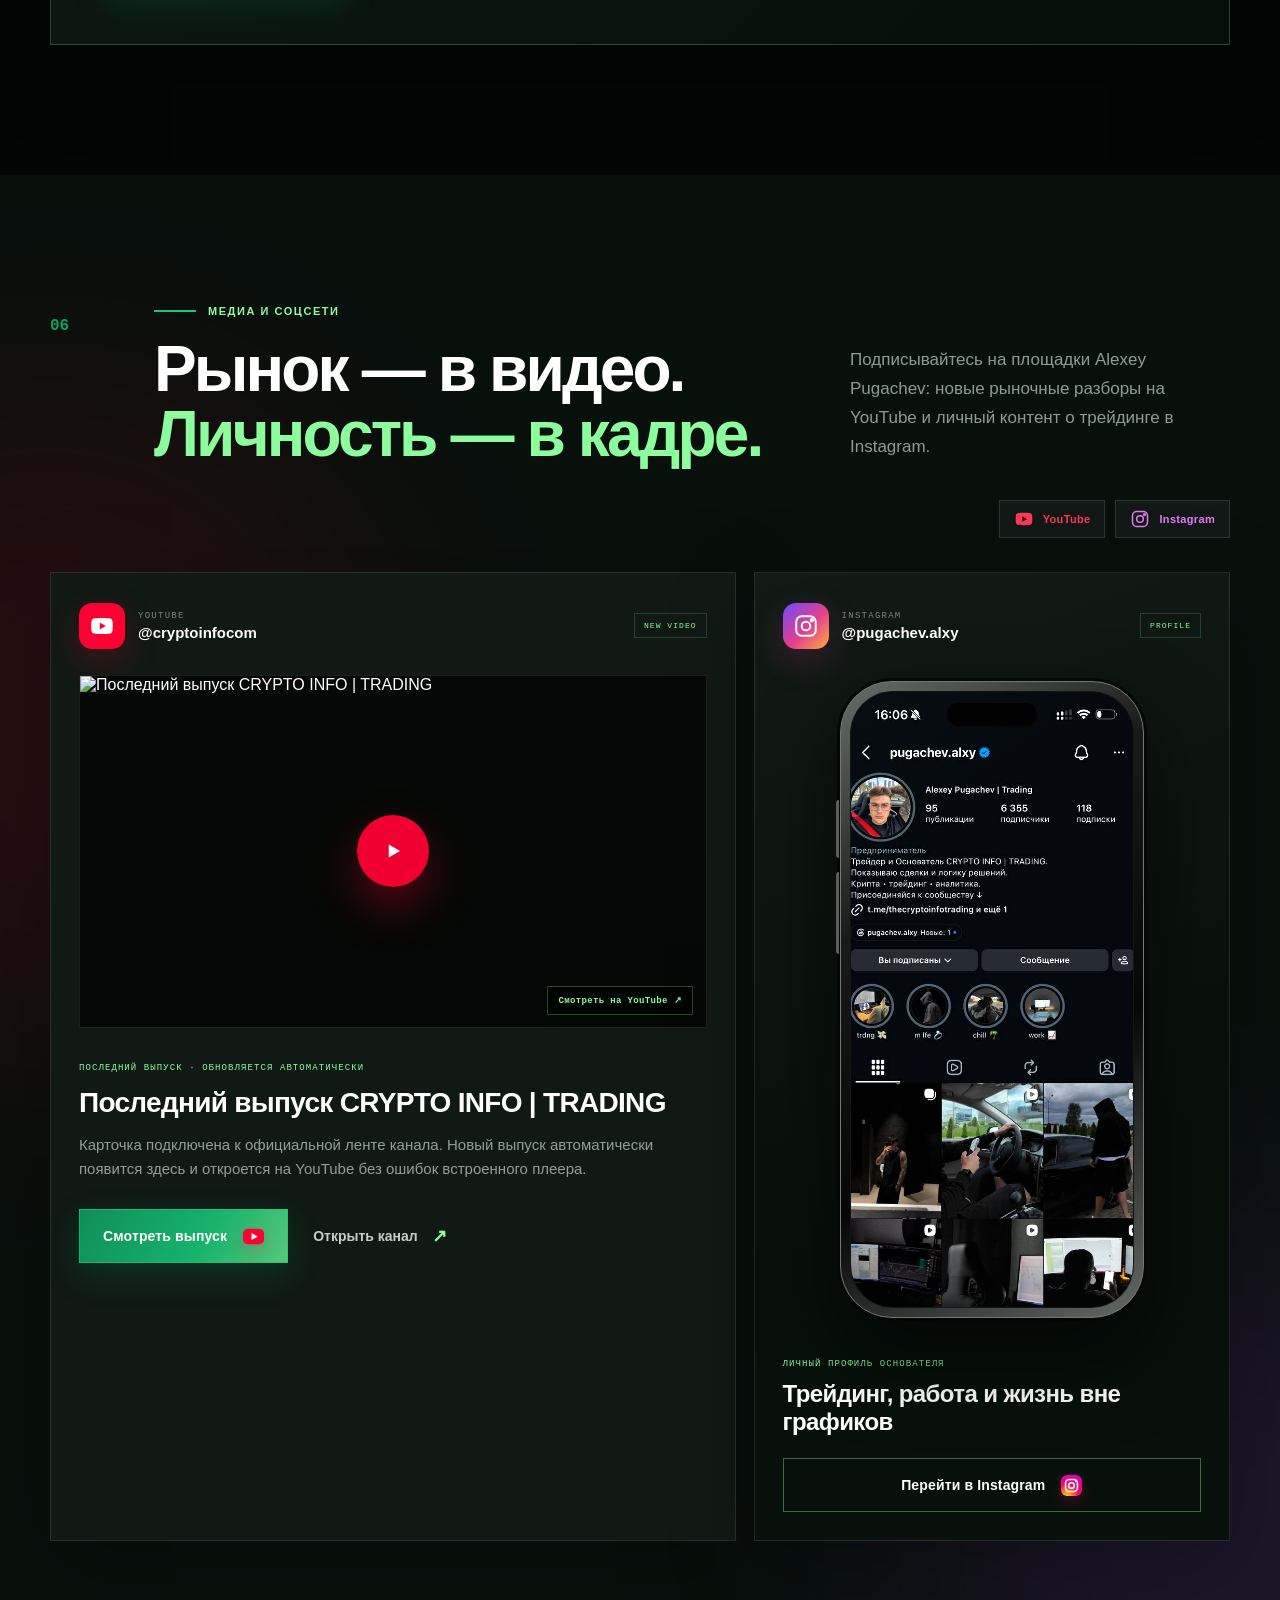
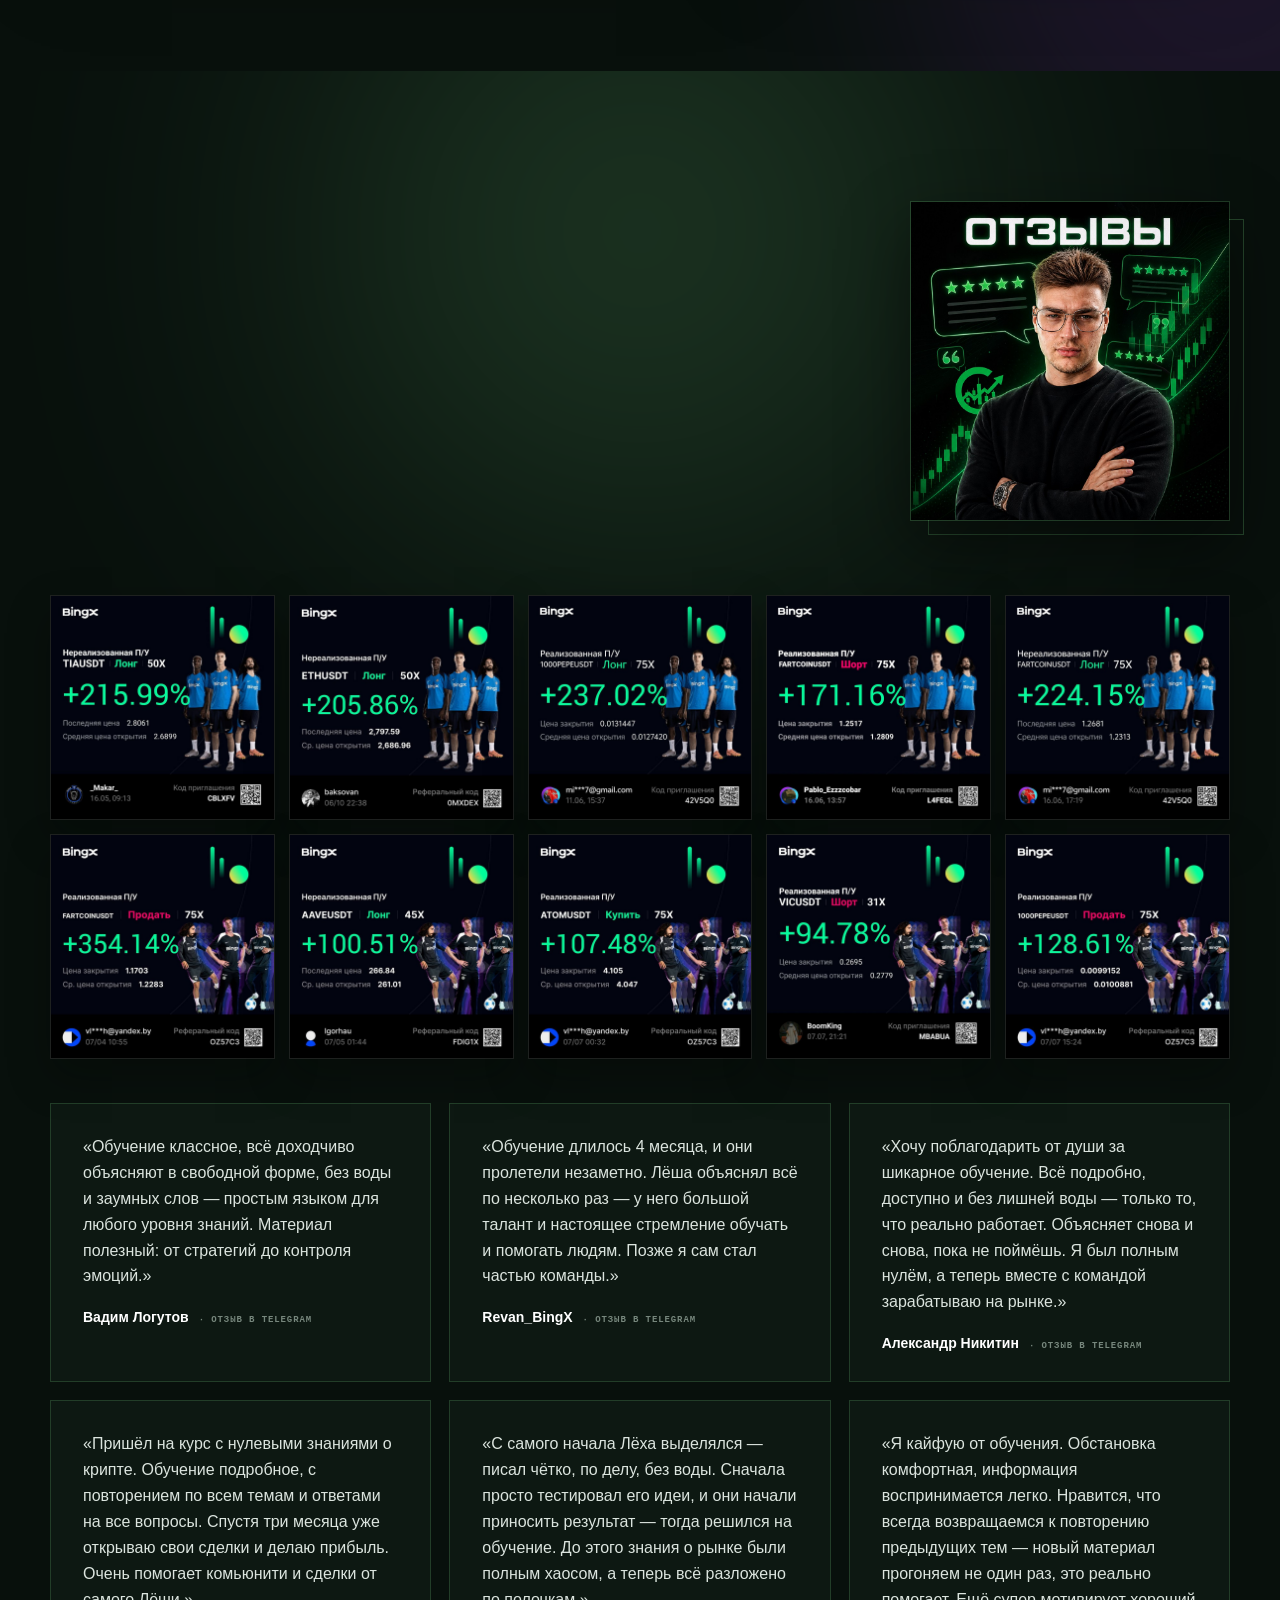
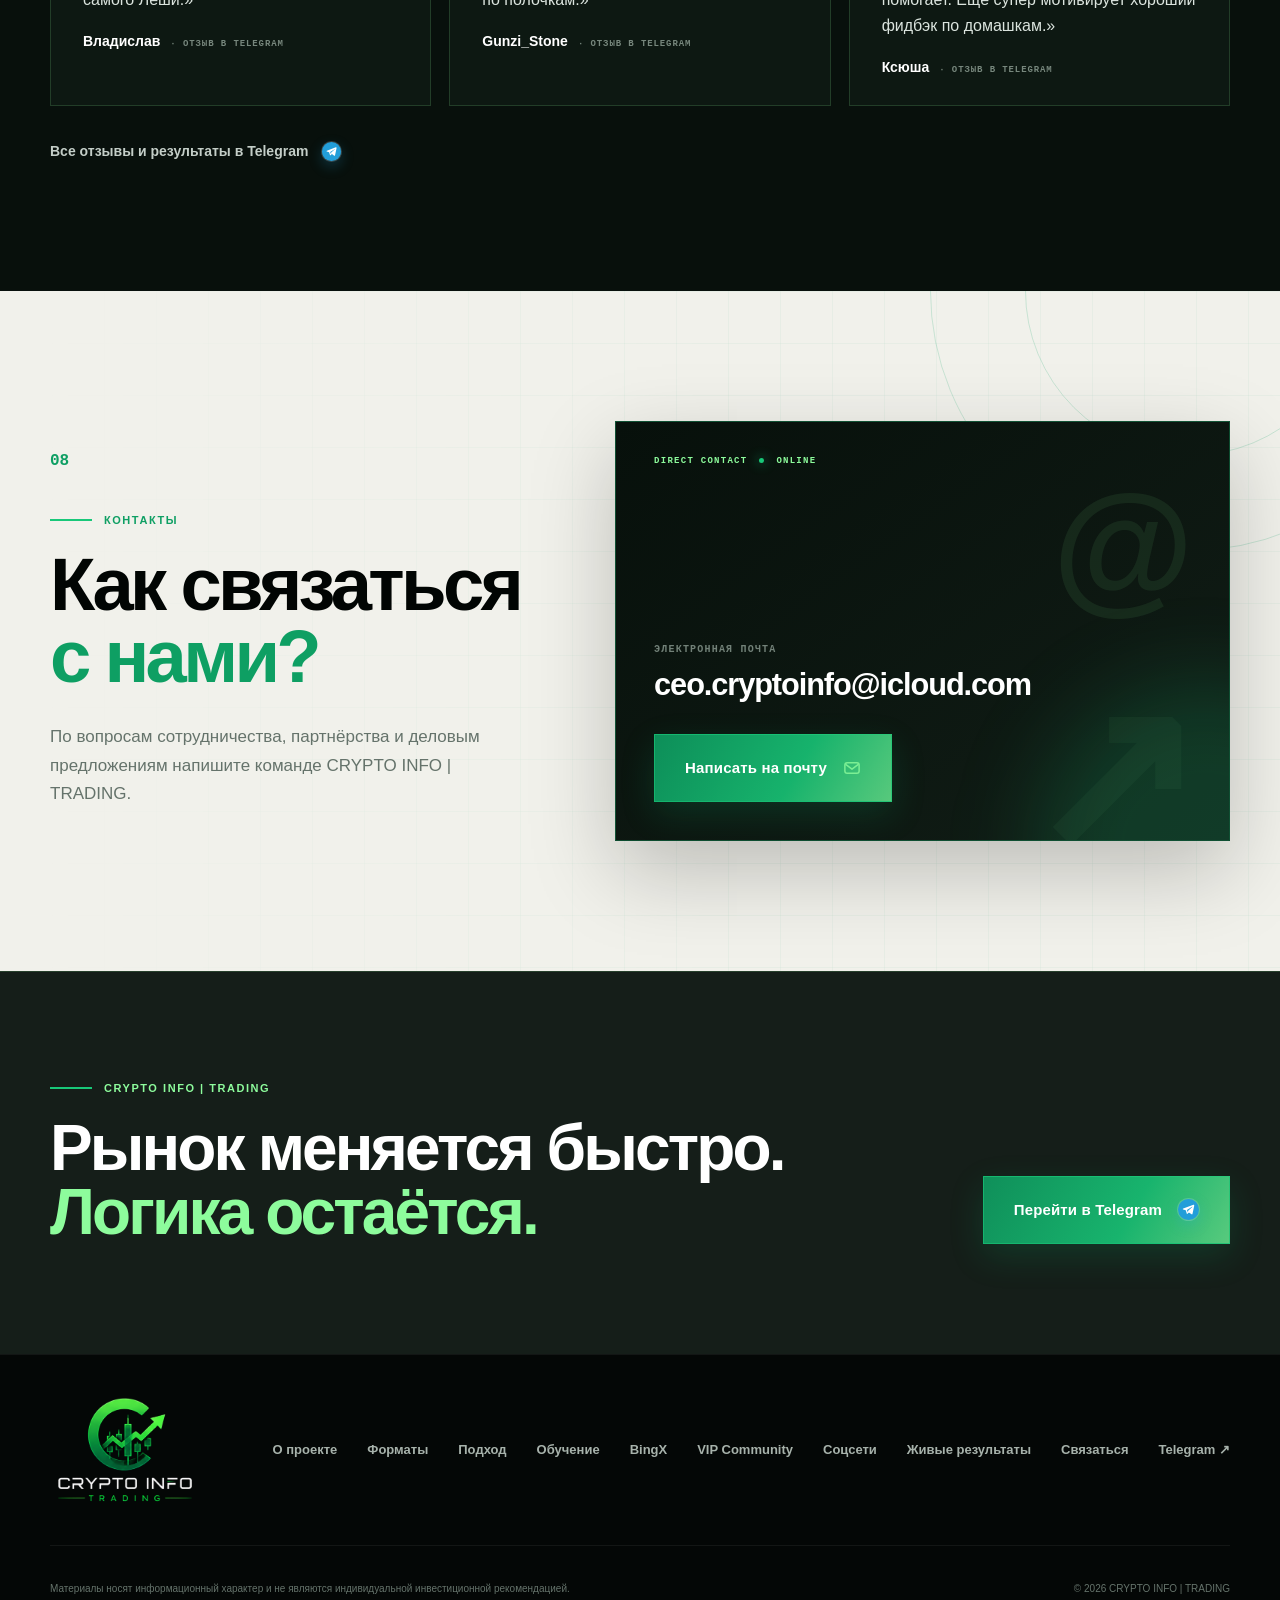
==== commit 94023b33: "Add canonical and structured data for Google" ====
--- a/index.html
+++ b/index.html
@@ -5,6 +5,13 @@
   <meta name="viewport" content="width=device-width, initial-scale=1">
   <meta name="theme-color" content="#070b09">
   <meta name="description" content="CRYPTO INFO | TRADING — рыночная аналитика, торговые сценарии и управление риском без лишнего шума.">
+  <link rel="canonical" href="https://crypto-info-trading.github.io/">
+  <meta property="og:type" content="website">
+  <meta property="og:url" content="https://crypto-info-trading.github.io/">
+  <meta property="og:title" content="CRYPTO INFO | TRADING — меньше шума, больше сигнала">
+  <meta property="og:description" content="Авторский проект Alexey Pugachev: аналитика крипторынка, торговые сценарии, обучение и дисциплина риска.">
+  <meta property="og:image" content="https://crypto-info-trading.github.io/assets/logo-full.png">
+  <script type="application/ld+json">{"@context":"https://schema.org","@graph":[{"@type":"Organization","@id":"https://crypto-info-trading.github.io/#organization","name":"CRYPTO INFO | TRADING","url":"https://crypto-info-trading.github.io/","logo":"https://crypto-info-trading.github.io/assets/logo-full.png","founder":{"@id":"https://crypto-info-trading.github.io/#alexey-pugachev"},"sameAs":["https://t.me/thecryptoinfotrading","https://www.youtube.com/@cryptoinfocom","https://www.instagram.com/pugachev.alxy/"]},{"@type":"Person","@id":"https://crypto-info-trading.github.io/#alexey-pugachev","name":"Alexey Pugachev","jobTitle":"Основатель и автор CRYPTO INFO | TRADING","url":"https://crypto-info-trading.github.io/#author","worksFor":{"@id":"https://crypto-info-trading.github.io/#organization"},"sameAs":["https://www.instagram.com/pugachev.alxy/","https://www.youtube.com/@cryptoinfocom"]},{"@type":"WebSite","@id":"https://crypto-info-trading.github.io/#website","url":"https://crypto-info-trading.github.io/","name":"CRYPTO INFO | TRADING","publisher":{"@id":"https://crypto-info-trading.github.io/#organization"},"inLanguage":"ru"}]}</script>
   <title>CRYPTO INFO | TRADING — меньше шума, больше сигнала</title>
   <link rel="icon" type="image/png" href="assets/logo-icon.png">
   <link rel="stylesheet" href="styles.css">
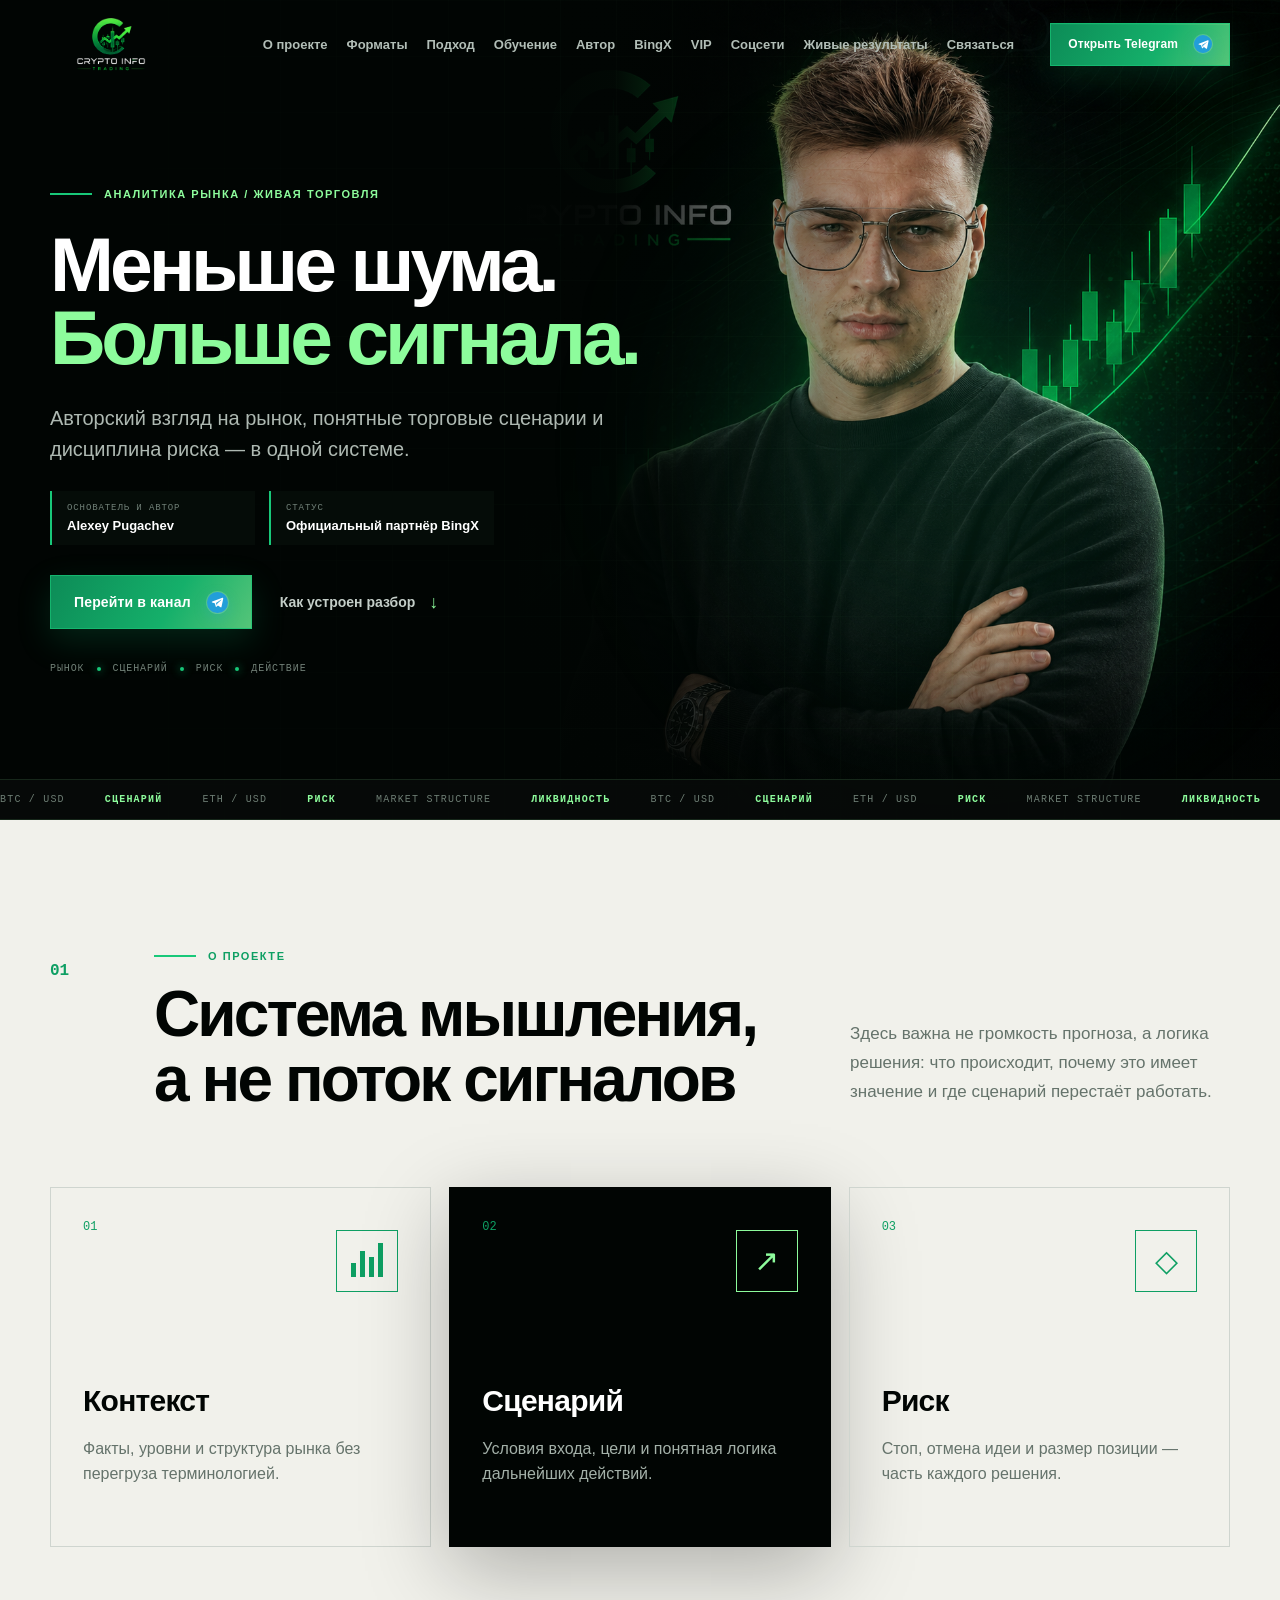
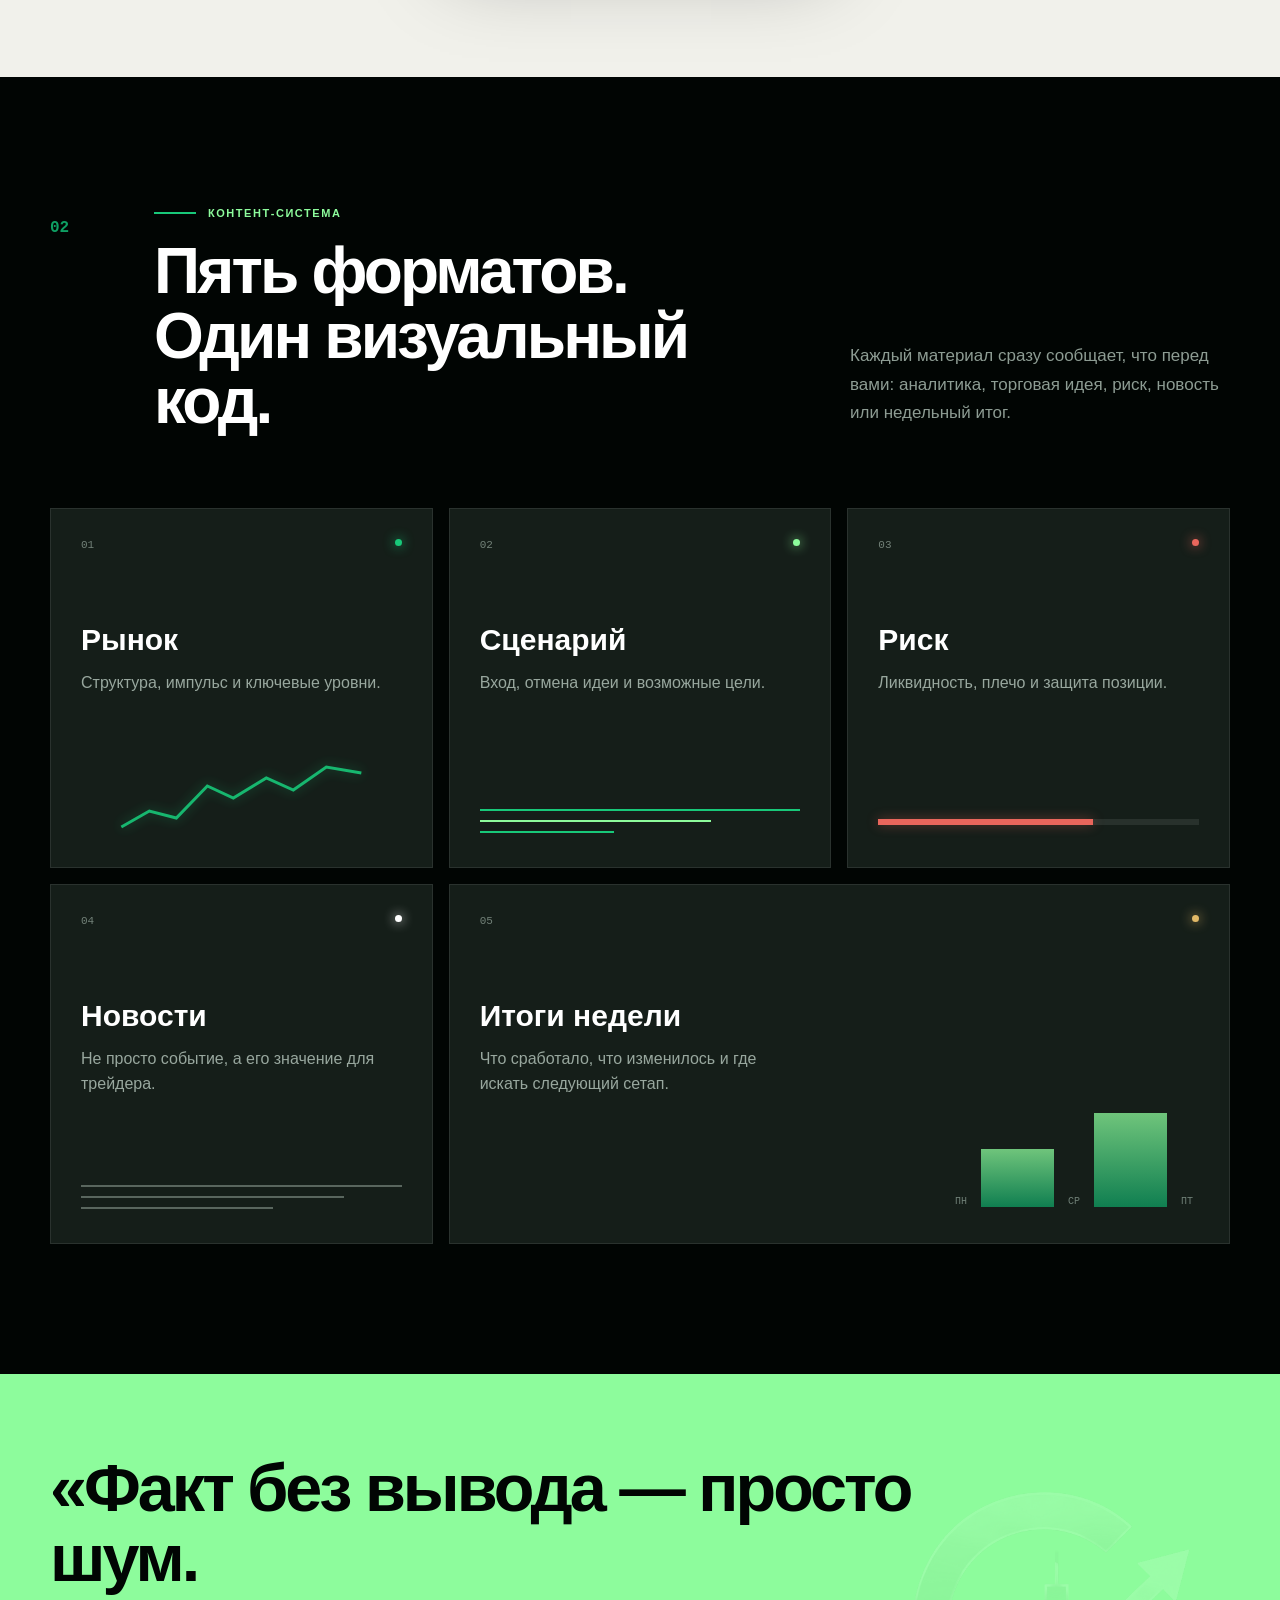
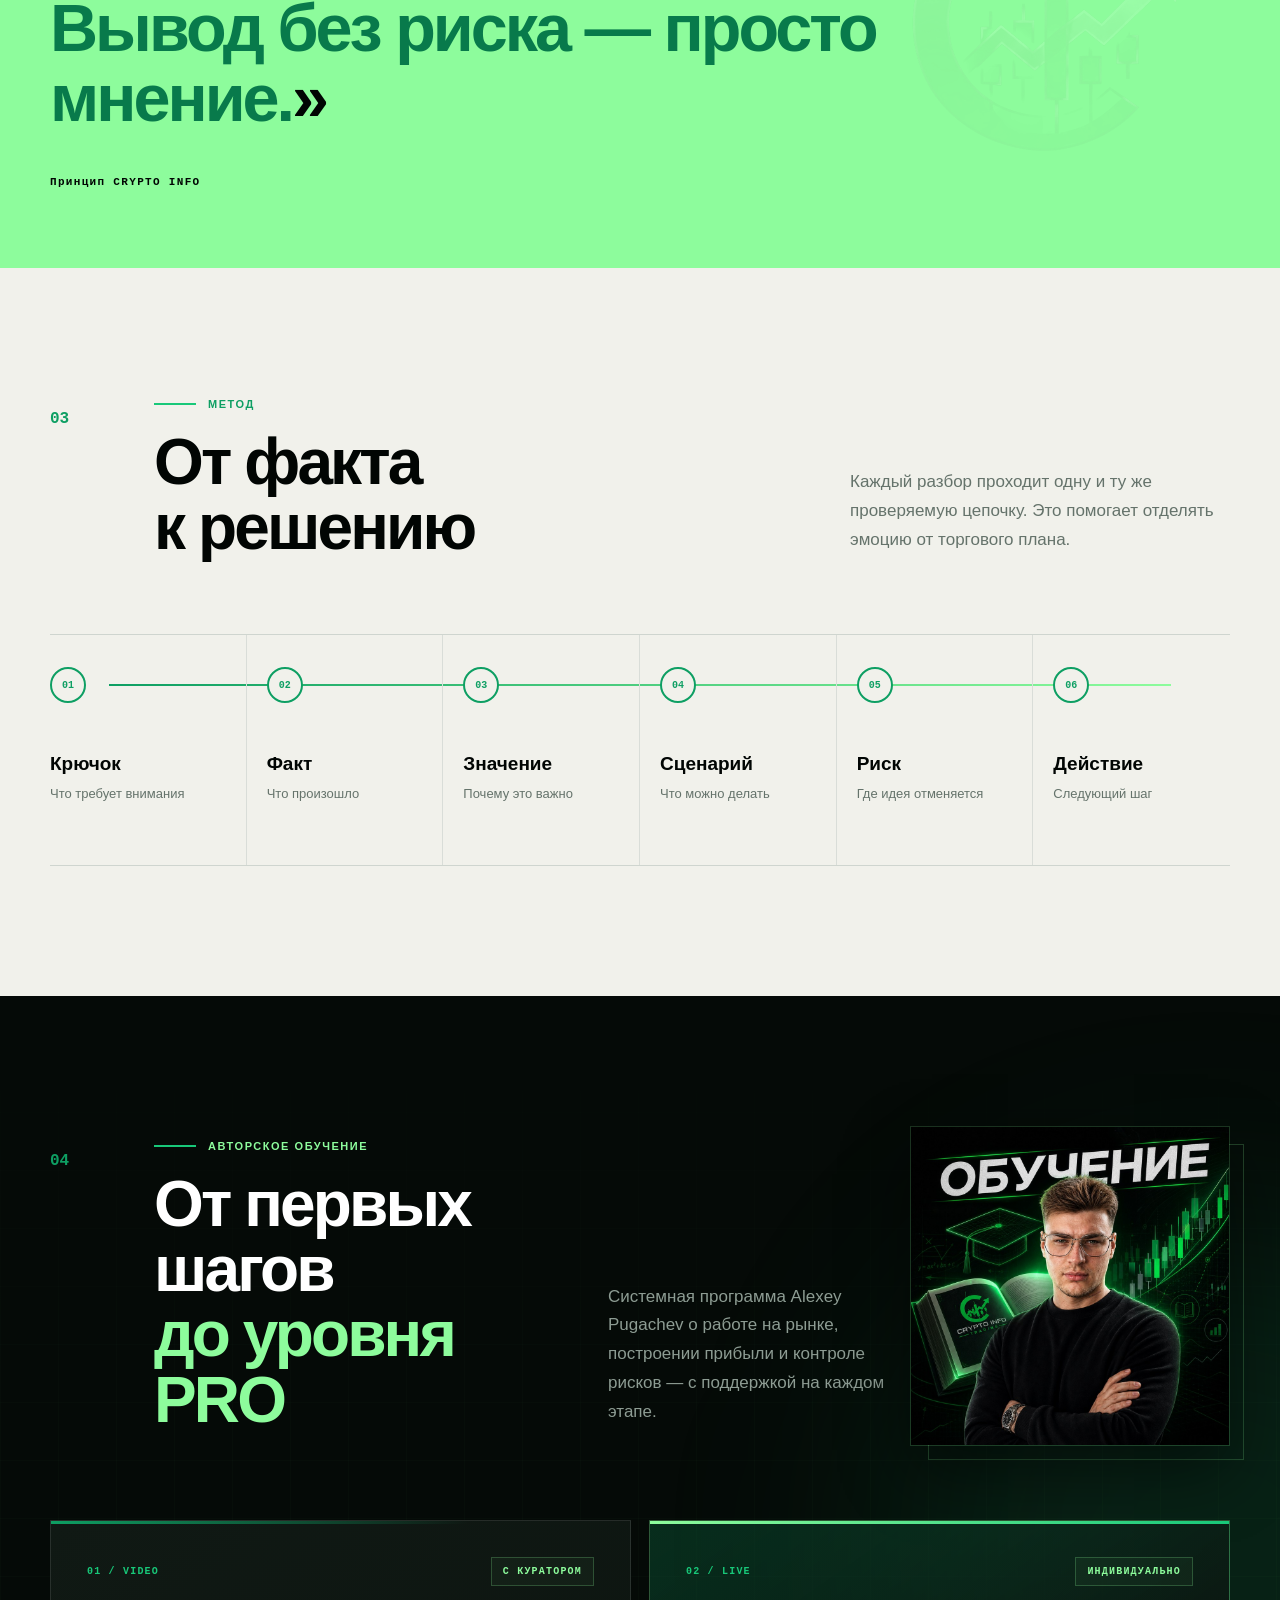
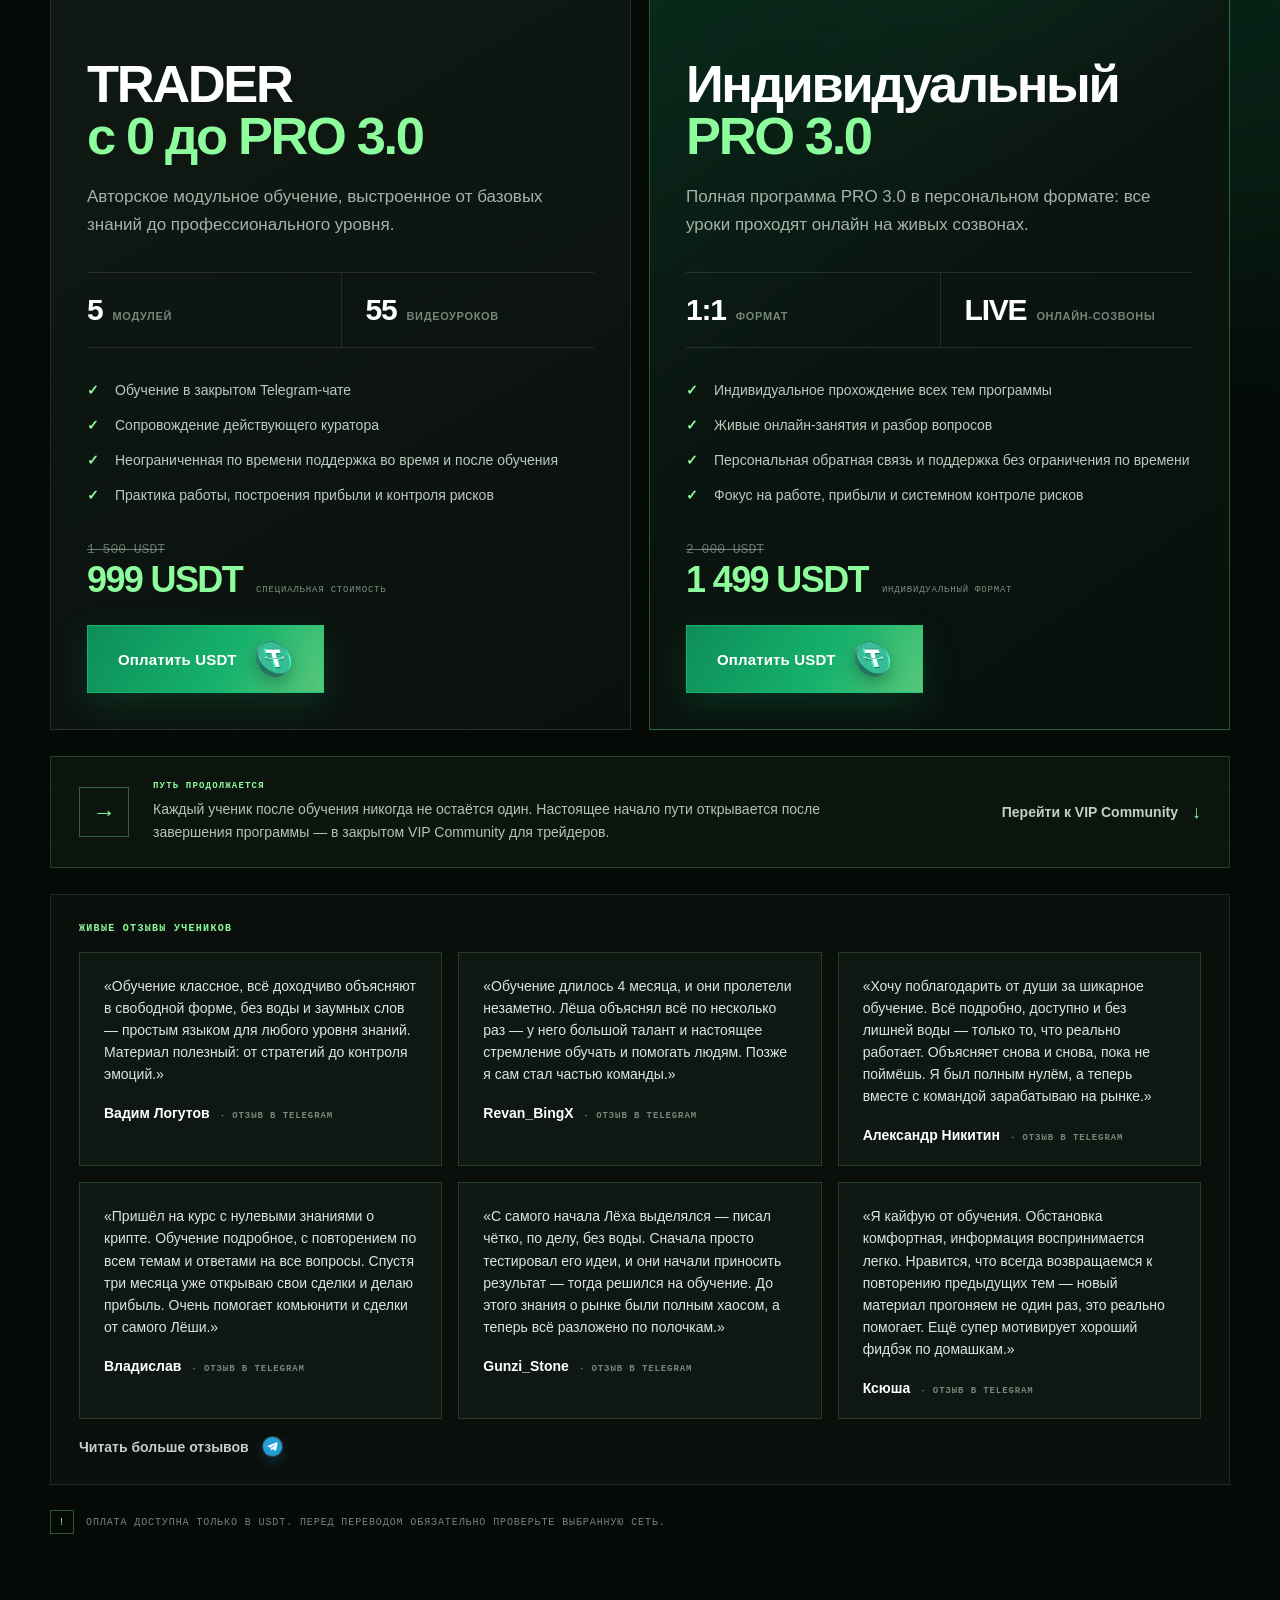
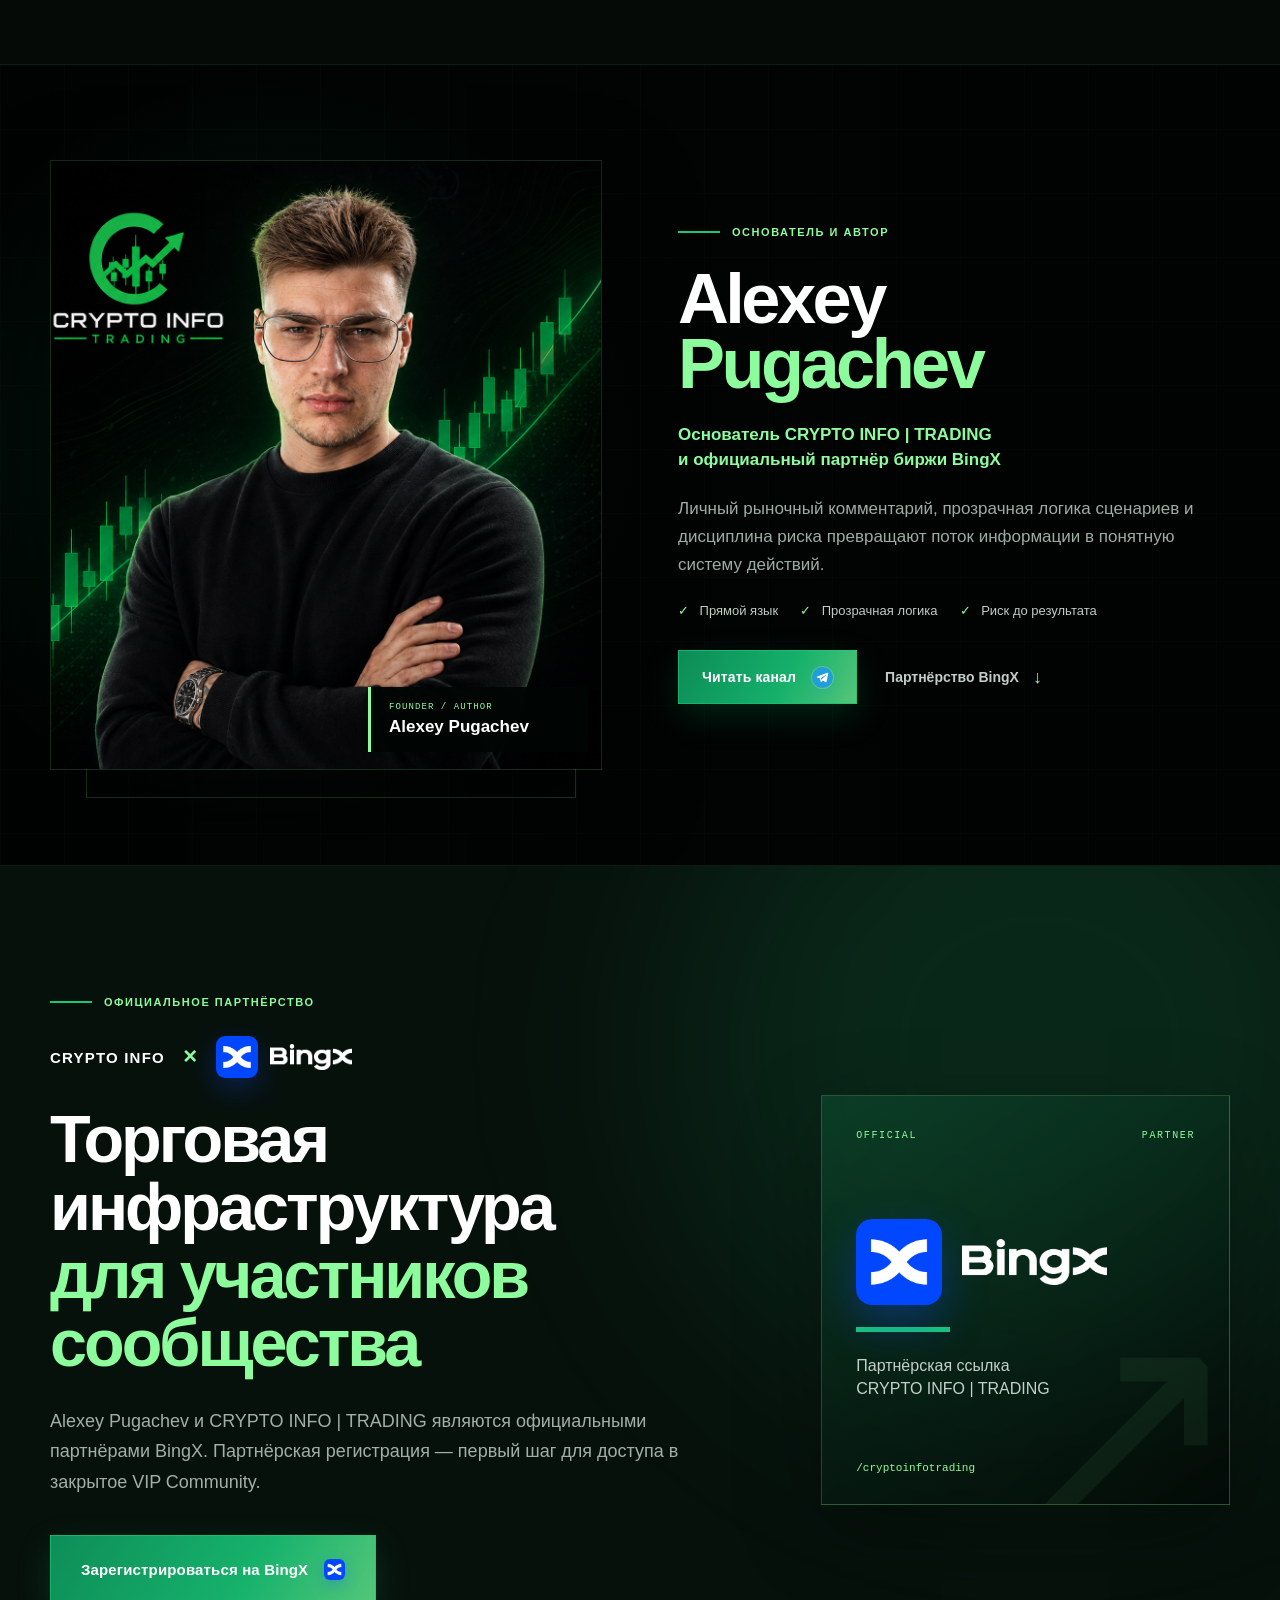
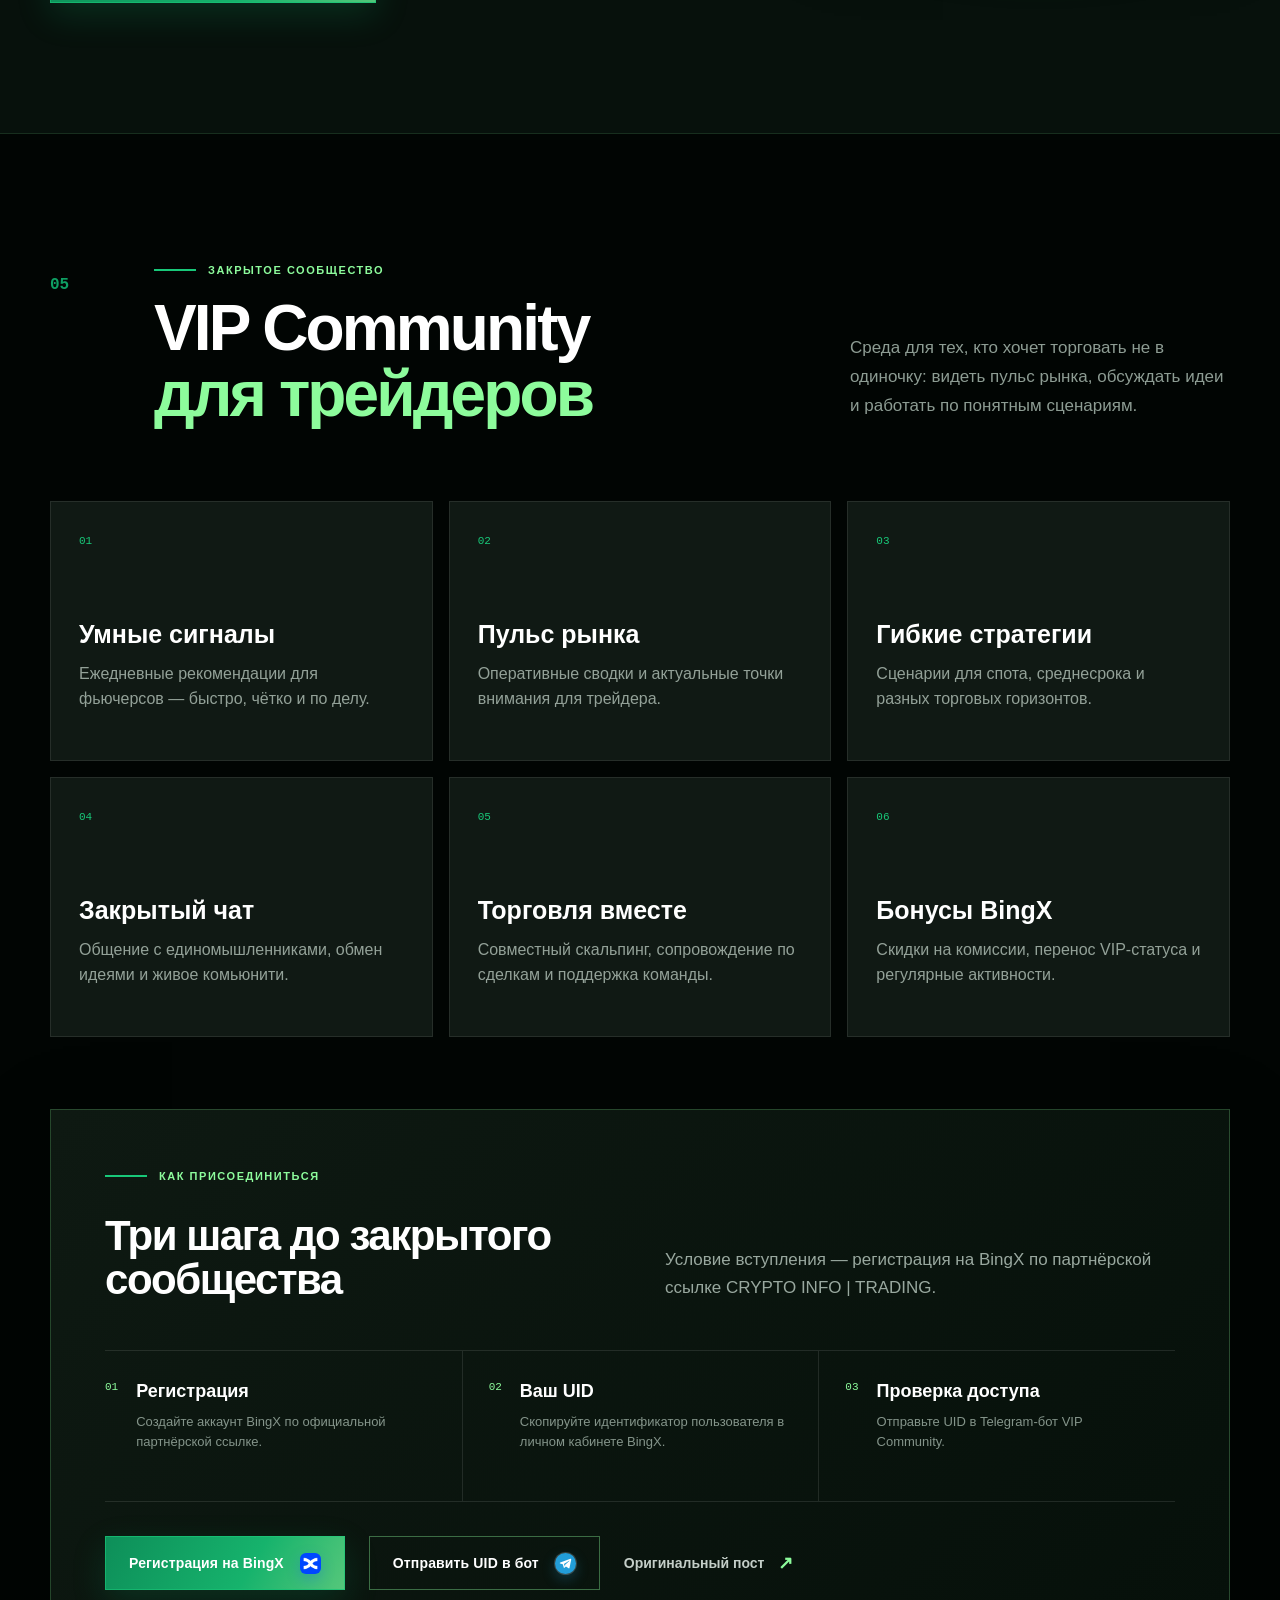
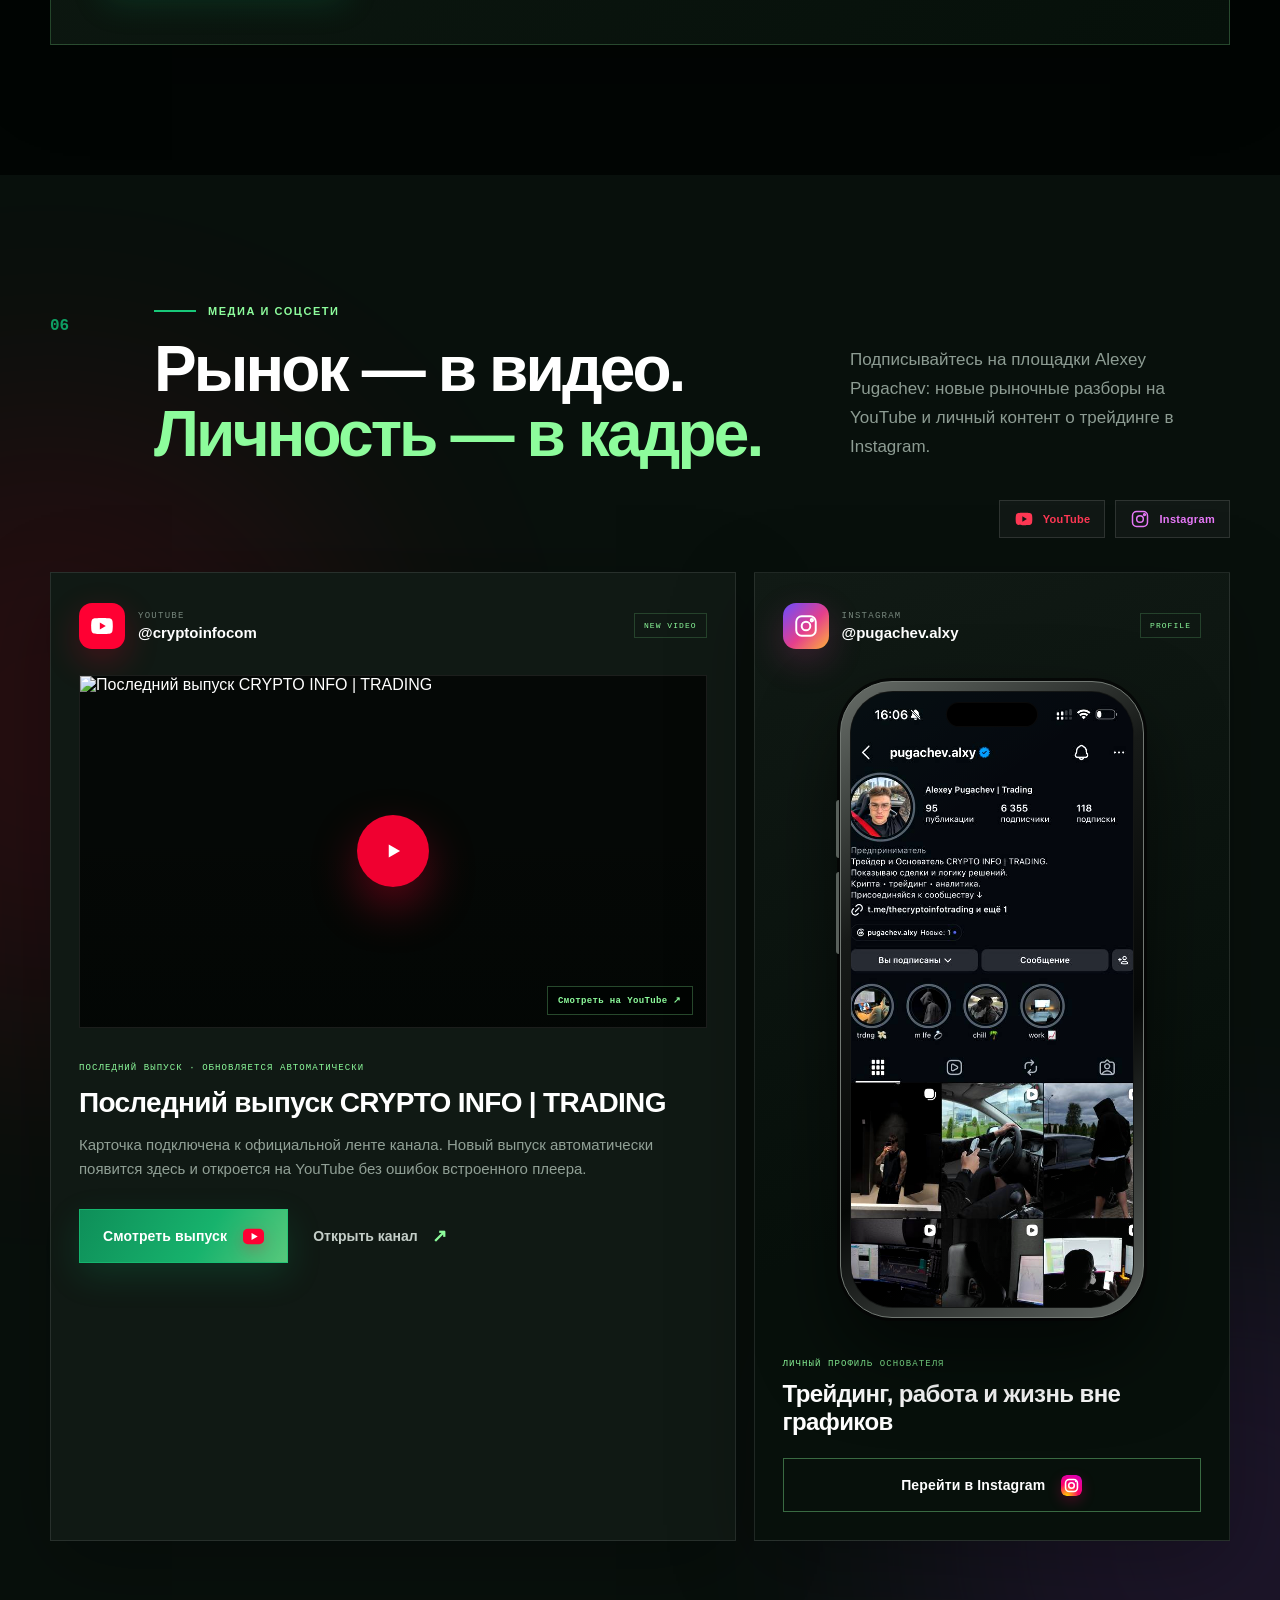
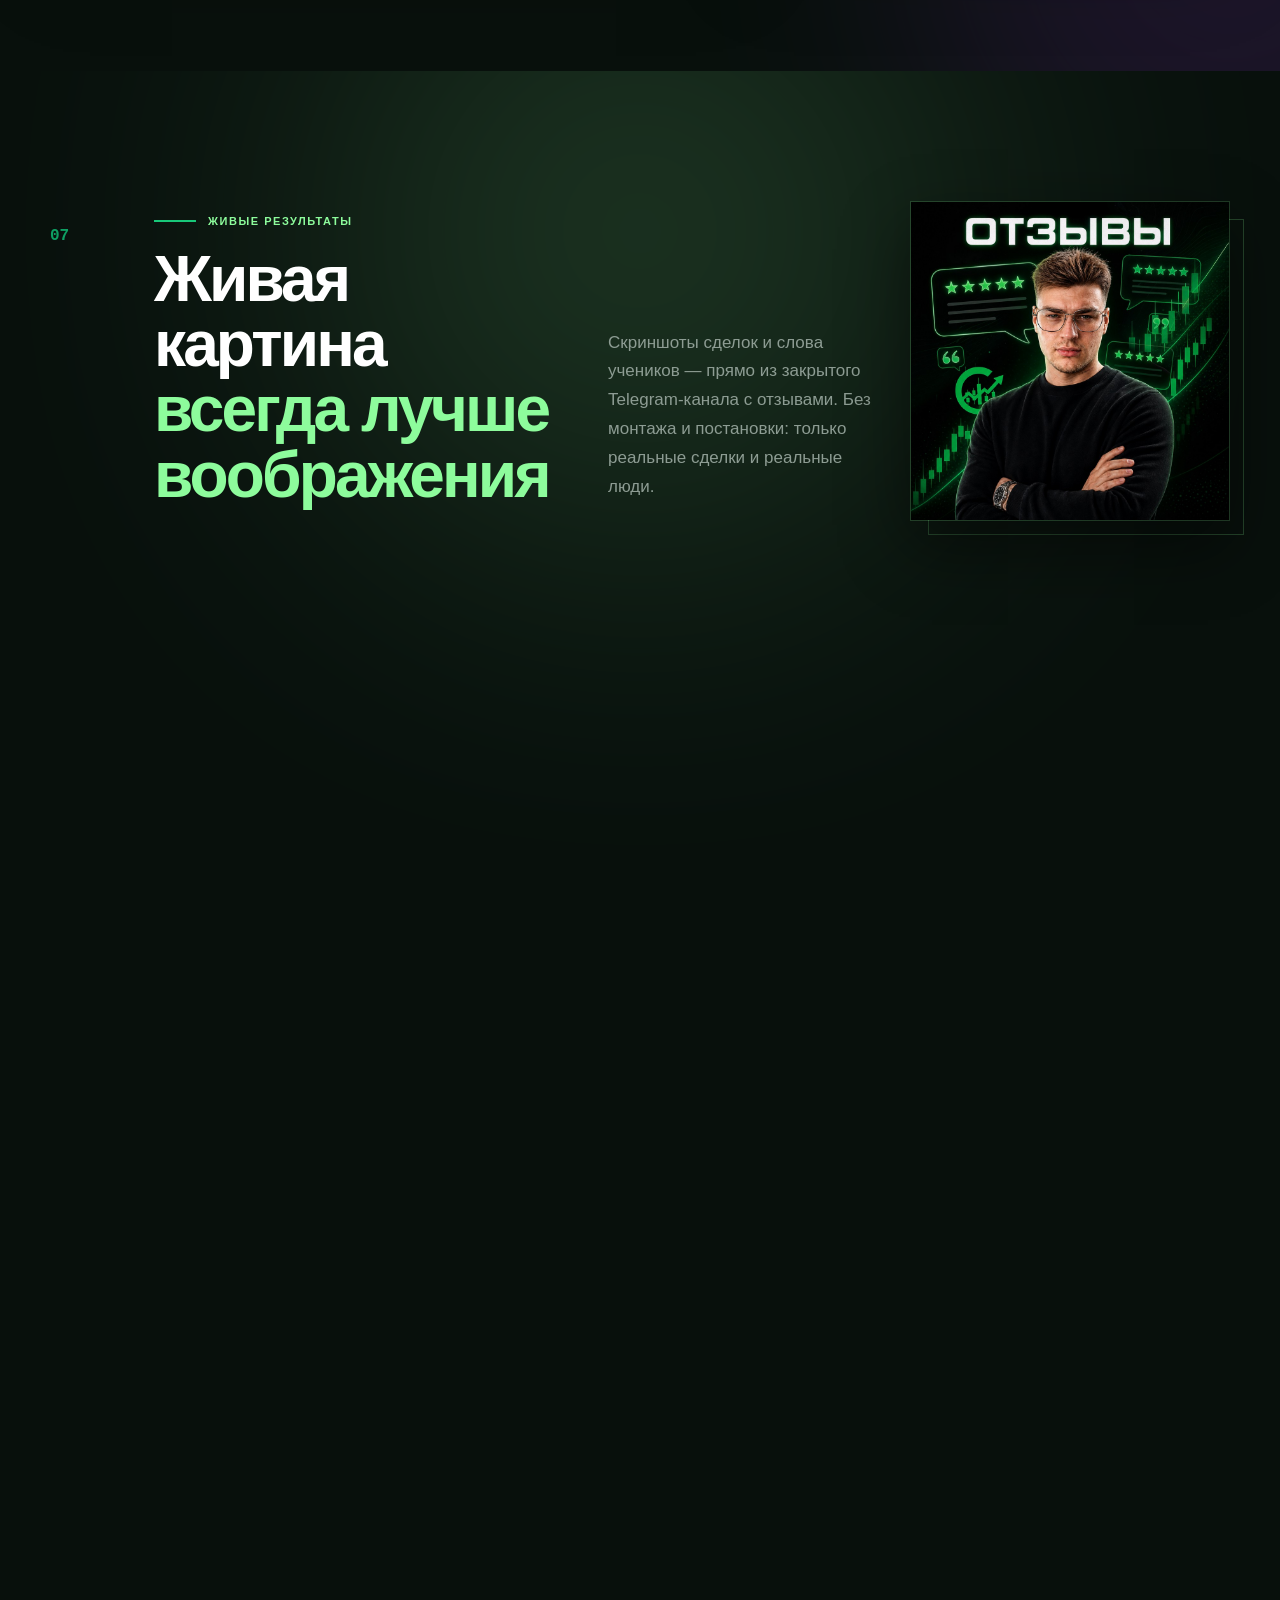
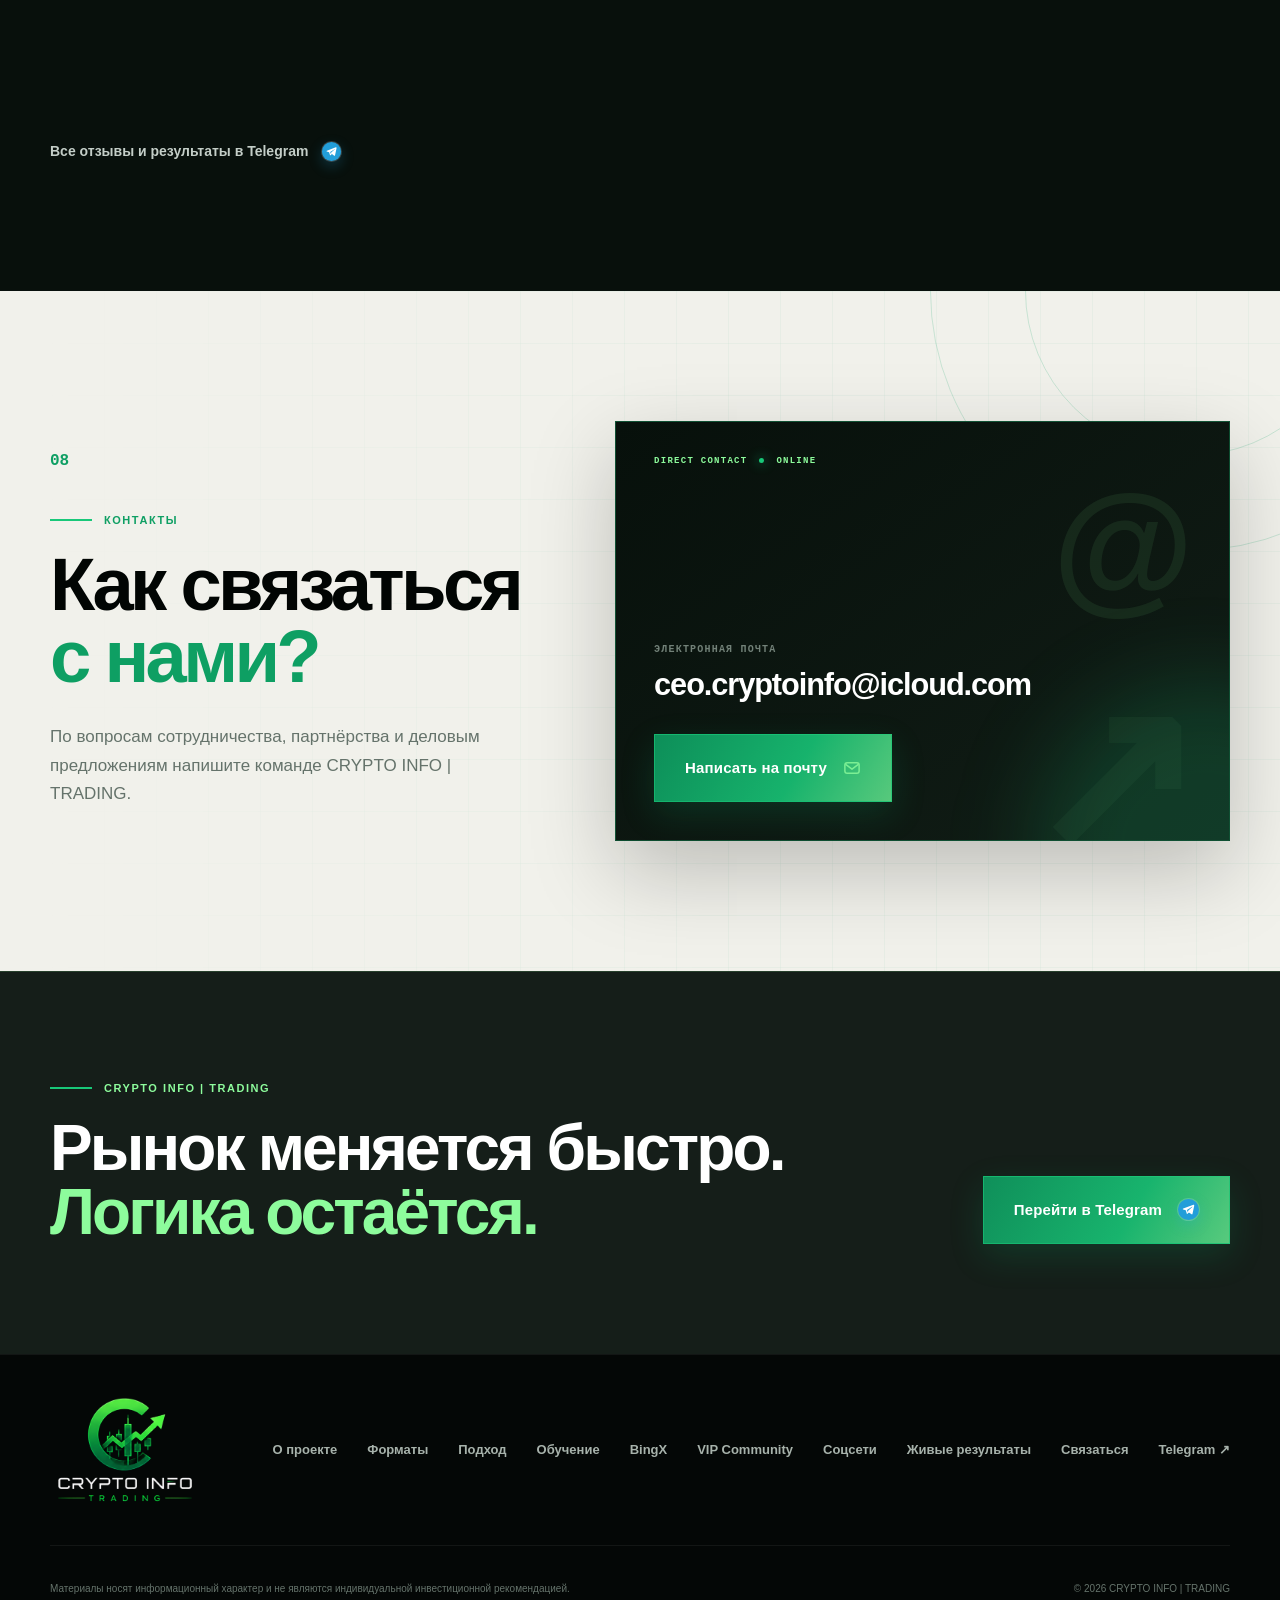
==== commit 9a94105f: "Исправить огромные emoji-стрелки на iOS (force text presentation)" ====
--- a/index.html
+++ b/index.html
@@ -5,13 +5,6 @@
   <meta name="viewport" content="width=device-width, initial-scale=1">
   <meta name="theme-color" content="#070b09">
   <meta name="description" content="CRYPTO INFO | TRADING — рыночная аналитика, торговые сценарии и управление риском без лишнего шума.">
-  <link rel="canonical" href="https://crypto-info-trading.github.io/">
-  <meta property="og:type" content="website">
-  <meta property="og:url" content="https://crypto-info-trading.github.io/">
-  <meta property="og:title" content="CRYPTO INFO | TRADING — меньше шума, больше сигнала">
-  <meta property="og:description" content="Авторский проект Alexey Pugachev: аналитика крипторынка, торговые сценарии, обучение и дисциплина риска.">
-  <meta property="og:image" content="https://crypto-info-trading.github.io/assets/logo-full.png">
-  <script type="application/ld+json">{"@context":"https://schema.org","@graph":[{"@type":"Organization","@id":"https://crypto-info-trading.github.io/#organization","name":"CRYPTO INFO | TRADING","url":"https://crypto-info-trading.github.io/","logo":"https://crypto-info-trading.github.io/assets/logo-full.png","founder":{"@id":"https://crypto-info-trading.github.io/#alexey-pugachev"},"sameAs":["https://t.me/thecryptoinfotrading","https://www.youtube.com/@cryptoinfocom","https://www.instagram.com/pugachev.alxy/"]},{"@type":"Person","@id":"https://crypto-info-trading.github.io/#alexey-pugachev","name":"Alexey Pugachev","jobTitle":"Основатель и автор CRYPTO INFO | TRADING","url":"https://crypto-info-trading.github.io/#author","worksFor":{"@id":"https://crypto-info-trading.github.io/#organization"},"sameAs":["https://www.instagram.com/pugachev.alxy/","https://www.youtube.com/@cryptoinfocom"]},{"@type":"WebSite","@id":"https://crypto-info-trading.github.io/#website","url":"https://crypto-info-trading.github.io/","name":"CRYPTO INFO | TRADING","publisher":{"@id":"https://crypto-info-trading.github.io/#organization"},"inLanguage":"ru"}]}</script>
   <title>CRYPTO INFO | TRADING — меньше шума, больше сигнала</title>
   <link rel="icon" type="image/png" href="assets/logo-icon.png">
   <link rel="stylesheet" href="styles.css">
@@ -44,7 +37,7 @@
       </nav>
 
       <a class="button button-small header-cta" href="https://t.me/thecryptoinfotrading" target="_blank" rel="noopener noreferrer">
-        Открыть Telegram <span aria-hidden="true">↗</span>
+        Открыть Telegram <span aria-hidden="true">↗︎</span>
       </a>
     </div>
   </header>
@@ -66,9 +59,9 @@
           </div>
           <div class="hero-actions">
             <a class="button" href="https://t.me/thecryptoinfotrading" target="_blank" rel="noopener noreferrer">
-              Перейти в канал <span aria-hidden="true">↗</span>
+              Перейти в канал <span aria-hidden="true">↗︎</span>
             </a>
-            <a class="text-link" href="#method">Как устроен разбор <span aria-hidden="true">↓</span></a>
+            <a class="text-link" href="#method">Как устроен разбор <span aria-hidden="true">↓︎</span></a>
           </div>
           <div class="signal-row" aria-label="Основные принципы проекта">
             <span>Рынок</span><i></i><span>Сценарий</span><i></i><span>Риск</span><i></i><span>Действие</span>
@@ -105,7 +98,7 @@
           </article>
           <article class="principle-card featured reveal reveal-delay">
             <div class="card-index">02</div>
-            <div class="card-icon route-icon" aria-hidden="true">↗</div>
+            <div class="card-icon route-icon" aria-hidden="true">↗︎</div>
             <h3>Сценарий</h3>
             <p>Условия входа, цели и понятная логика дальнейших действий.</p>
           </article>
@@ -270,12 +263,12 @@
         </div>
 
         <aside class="education-aftercare reveal" aria-label="Поддержка после обучения">
-          <span class="education-aftercare-mark" aria-hidden="true">→</span>
+          <span class="education-aftercare-mark" aria-hidden="true">→︎</span>
           <div>
             <small>Путь продолжается</small>
             <p>Каждый ученик после обучения никогда не остаётся один. Настоящее начало пути открывается после завершения программы — в закрытом VIP Community для трейдеров.</p>
           </div>
-          <a class="text-link" href="#vip">Перейти к VIP Community <span aria-hidden="true">↓</span></a>
+          <a class="text-link" href="#vip">Перейти к VIP Community <span aria-hidden="true">↓︎</span></a>
         </aside>
 
         <div class="education-reviews reveal" aria-label="Отзывы учеников">
@@ -306,7 +299,7 @@
               <cite>Ксюша<span>Отзыв в Telegram</span></cite>
             </blockquote>
           </div>
-          <a class="text-link education-reviews-more" href="https://t.me/cryptoinfoprime" target="_blank" rel="noopener noreferrer">Читать больше отзывов <span aria-hidden="true">↗</span></a>
+          <a class="text-link education-reviews-more" href="https://t.me/cryptoinfoprime" target="_blank" rel="noopener noreferrer">Читать больше отзывов <span aria-hidden="true">↗︎</span></a>
         </div>
 
         <p class="education-note reveal"><span>!</span> Оплата доступна только в USDT. Перед переводом обязательно проверьте выбранную сеть.</p>
@@ -400,7 +393,7 @@
             </label>
 
             <p class="payment-form-error" data-payment-error role="alert"></p>
-            <button class="button button-large payment-submit" type="submit">Отправить подтверждение <span aria-hidden="true">→</span></button>
+            <button class="button button-large payment-submit" type="submit">Отправить подтверждение <span aria-hidden="true">→︎</span></button>
             <small class="payment-privacy">Никогда не отправляйте seed-фразу, пароль или приватный ключ.</small>
           </form>
         </section>
@@ -425,8 +418,8 @@
             <span><i>✓</i> Риск до результата</span>
           </div>
           <div class="author-actions">
-            <a class="button" href="https://t.me/thecryptoinfotrading" target="_blank" rel="noopener noreferrer">Читать канал <span aria-hidden="true">↗</span></a>
-            <a class="text-link" href="#bingx">Партнёрство BingX <span aria-hidden="true">↓</span></a>
+            <a class="button" href="https://t.me/thecryptoinfotrading" target="_blank" rel="noopener noreferrer">Читать канал <span aria-hidden="true">↗︎</span></a>
+            <a class="text-link" href="#bingx">Партнёрство BingX <span aria-hidden="true">↓︎</span></a>
           </div>
         </div>
       </div>
@@ -444,7 +437,7 @@
           </div>
           <h2>Торговая инфраструктура<br><em>для участников сообщества</em></h2>
           <p>Alexey Pugachev и CRYPTO INFO | TRADING являются официальными партнёрами BingX. Партнёрская регистрация — первый шаг для доступа в закрытое VIP Community.</p>
-          <a class="button button-large" href="https://bingx.com/ru/partner/cryptoinfotrading" target="_blank" rel="noopener noreferrer">Зарегистрироваться на BingX <span aria-hidden="true">↗</span></a>
+          <a class="button button-large" href="https://bingx.com/ru/partner/cryptoinfotrading" target="_blank" rel="noopener noreferrer">Зарегистрироваться на BingX <span aria-hidden="true">↗︎</span></a>
         </div>
         <aside class="partner-card reveal reveal-delay" aria-label="Статус партнёрства BingX">
           <div class="partner-card-top"><span>OFFICIAL</span><span>PARTNER</span></div>
@@ -488,9 +481,9 @@
             <li><span>03</span><div><b>Проверка доступа</b><small>Отправьте UID в Telegram-бот VIP Community.</small></div></li>
           </ol>
           <div class="join-actions">
-            <a class="button" href="https://bingx.com/ru/partner/cryptoinfotrading" target="_blank" rel="noopener noreferrer">Регистрация на BingX <span aria-hidden="true">↗</span></a>
-            <a class="button button-outline" href="https://t.me/vipcommunitybingx_bot" target="_blank" rel="noopener noreferrer">Отправить UID в бот <span aria-hidden="true">↗</span></a>
-            <a class="text-link" href="https://t.me/thecryptoinfotrading/14229" target="_blank" rel="noopener noreferrer">Оригинальный пост <span aria-hidden="true">↗</span></a>
+            <a class="button" href="https://bingx.com/ru/partner/cryptoinfotrading" target="_blank" rel="noopener noreferrer">Регистрация на BingX <span aria-hidden="true">↗︎</span></a>
+            <a class="button button-outline" href="https://t.me/vipcommunitybingx_bot" target="_blank" rel="noopener noreferrer">Отправить UID в бот <span aria-hidden="true">↗︎</span></a>
+            <a class="text-link" href="https://t.me/thecryptoinfotrading/14229" target="_blank" rel="noopener noreferrer">Оригинальный пост <span aria-hidden="true">↗︎</span></a>
           </div>
         </div>
       </div>
@@ -535,7 +528,7 @@
                 <img data-youtube-thumbnail src="https://i.ytimg.com/vi/fCa7orB4oUs/maxresdefault.jpg" alt="Последний выпуск CRYPTO INFO | TRADING на YouTube" referrerpolicy="no-referrer">
                 <span class="video-shade" aria-hidden="true"></span>
                 <span class="video-play" aria-hidden="true"><svg viewBox="0 0 24 24"><path d="M9 7.4v9.2l8-4.6-8-4.6Z"/></svg></span>
-                <span class="youtube-local-badge">Смотреть на YouTube ↗</span>
+                <span class="youtube-local-badge">Смотреть на YouTube ↗︎</span>
               </a>
             </div>
 
@@ -544,8 +537,8 @@
               <h3 data-youtube-title>Последний выпуск CRYPTO INFO | TRADING</h3>
               <p data-youtube-copy>Карточка подключена к официальной ленте канала. Новый выпуск автоматически появится здесь и откроется на YouTube без ошибок встроенного плеера.</p>
               <div class="social-actions">
-                <a class="button" data-youtube-watch href="https://www.youtube.com/watch?v=fCa7orB4oUs" target="_blank" rel="noopener noreferrer">Смотреть выпуск <span aria-hidden="true">↗</span></a>
-                <a class="text-link" href="https://www.youtube.com/@cryptoinfocom" target="_blank" rel="noopener noreferrer">Открыть канал <span aria-hidden="true">↗</span></a>
+                <a class="button" data-youtube-watch href="https://www.youtube.com/watch?v=fCa7orB4oUs" target="_blank" rel="noopener noreferrer">Смотреть выпуск <span aria-hidden="true">↗︎</span></a>
+                <a class="text-link" href="https://www.youtube.com/@cryptoinfocom" target="_blank" rel="noopener noreferrer">Открыть канал <span aria-hidden="true">↗︎</span></a>
               </div>
             </div>
           </article>
@@ -572,7 +565,7 @@
             <div class="instagram-copy">
               <span>Личный профиль основателя</span>
               <h3>Трейдинг, работа и жизнь вне графиков</h3>
-              <a class="button button-outline" href="https://www.instagram.com/pugachev.alxy/" target="_blank" rel="noopener noreferrer">Перейти в Instagram <span aria-hidden="true">↗</span></a>
+              <a class="button button-outline" href="https://www.instagram.com/pugachev.alxy/" target="_blank" rel="noopener noreferrer">Перейти в Instagram <span aria-hidden="true">↗︎</span></a>
             </div>
           </article>
         </div>
@@ -656,7 +649,7 @@
           </blockquote>
         </div>
 
-        <a class="text-link results-source" href="https://t.me/cryptoinfoprime" target="_blank" rel="noopener noreferrer">Все отзывы и результаты в Telegram <span aria-hidden="true">↗</span></a>
+        <a class="text-link results-source" href="https://t.me/cryptoinfoprime" target="_blank" rel="noopener noreferrer">Все отзывы и результаты в Telegram <span aria-hidden="true">↗︎</span></a>
       </div>
     </section>
 
@@ -693,7 +686,7 @@
           <div class="eyebrow"><span></span> CRYPTO INFO | TRADING</div>
           <h2>Рынок меняется быстро.<br><em>Логика остаётся.</em></h2>
         </div>
-        <a class="button button-large" href="https://t.me/thecryptoinfotrading" target="_blank" rel="noopener noreferrer">Перейти в Telegram <span aria-hidden="true">↗</span></a>
+        <a class="button button-large" href="https://t.me/thecryptoinfotrading" target="_blank" rel="noopener noreferrer">Перейти в Telegram <span aria-hidden="true">↗︎</span></a>
       </div>
     </section>
   </main>
@@ -711,7 +704,7 @@
         <a href="#socials">Соцсети</a>
         <a href="#results">Живые результаты</a>
         <a href="#contact">Связаться</a>
-        <a href="https://t.me/thecryptoinfotrading" target="_blank" rel="noopener noreferrer">Telegram ↗</a>
+        <a href="https://t.me/thecryptoinfotrading" target="_blank" rel="noopener noreferrer">Telegram ↗︎</a>
       </div>
     </div>
     <div class="container footer-bottom">
--- a/styles.css
+++ b/styles.css
@@ -305,7 +305,7 @@
 .partner-copy h2 { margin: 0; max-width: 800px; font-size: clamp(46px, 5.2vw, 70px); line-height: 1.02; letter-spacing: -.045em; }
 .partner-copy p { max-width: 720px; margin: 28px 0 38px; color: #a2afa7; font-size: 18px; line-height: 1.7; }
 .partner-card { position: relative; min-height: 410px; padding: 34px; border: 1px solid rgba(141, 252, 156, .24); background: linear-gradient(145deg, rgba(24, 200, 121, .14), rgba(1, 5, 3, .62)); box-shadow: var(--shadow); overflow: hidden; }
-.partner-card::after { content: "↗"; position: absolute; right: -18px; bottom: -68px; color: rgba(141, 252, 156, .06); font-size: 290px; line-height: 1; }
+.partner-card::after { content: "↗︎"; position: absolute; right: -18px; bottom: -68px; color: rgba(141, 252, 156, .06); font-size: 290px; line-height: 1; }
 .partner-card-top { display: flex; justify-content: space-between; color: var(--lime); font-family: Consolas, monospace; font-size: 10px; letter-spacing: .16em; }
 .partner-x { position: relative; z-index: 2; display: flex; align-items: center; gap: 20px; margin-top: 78px; color: var(--white); font-size: 72px; font-weight: 900; letter-spacing: -.07em; }
 .partner-x .bingx-icon { width: 86px; height: 86px; flex: 0 0 auto; border-radius: 16px; box-shadow: 0 18px 44px rgba(19, 77, 255, .34); }
@@ -468,7 +468,7 @@
 .contact-copy p { max-width: 500px; margin: 30px 0 0; color: var(--muted-dark); font-size: 17px; line-height: 1.7; }
 .contact-card { position: relative; min-height: 420px; display: flex; flex-direction: column; justify-content: space-between; padding: 34px 38px 38px; background: linear-gradient(145deg, #07100b, #111d16); border: 1px solid rgba(24, 200, 121, .32); color: var(--white); box-shadow: 0 30px 80px rgba(1, 5, 3, .22); overflow: hidden; }
 .contact-card::before { content: ""; position: absolute; width: 340px; height: 340px; right: -145px; bottom: -180px; border-radius: 50%; background: rgba(24, 200, 121, .18); filter: blur(42px); }
-.contact-card::after { content: "↗"; position: absolute; right: 28px; bottom: -42px; color: rgba(141, 252, 156, .045); font-size: 210px; line-height: 1; font-weight: 900; }
+.contact-card::after { content: "↗︎"; position: absolute; right: 28px; bottom: -42px; color: rgba(141, 252, 156, .045); font-size: 210px; line-height: 1; font-weight: 900; }
 .contact-card-top { position: relative; z-index: 2; display: flex; align-items: center; gap: 12px; color: var(--lime); font-family: Consolas, monospace; font-size: 9px; font-weight: 800; letter-spacing: .14em; }
 .contact-card-top i { width: 5px; height: 5px; border-radius: 50%; background: var(--green-2); box-shadow: 0 0 12px var(--green-2); }
 .contact-symbol { position: absolute; top: 52px; right: 35px; color: rgba(141, 252, 156, .08); font-size: 145px; line-height: 1; font-weight: 900; }
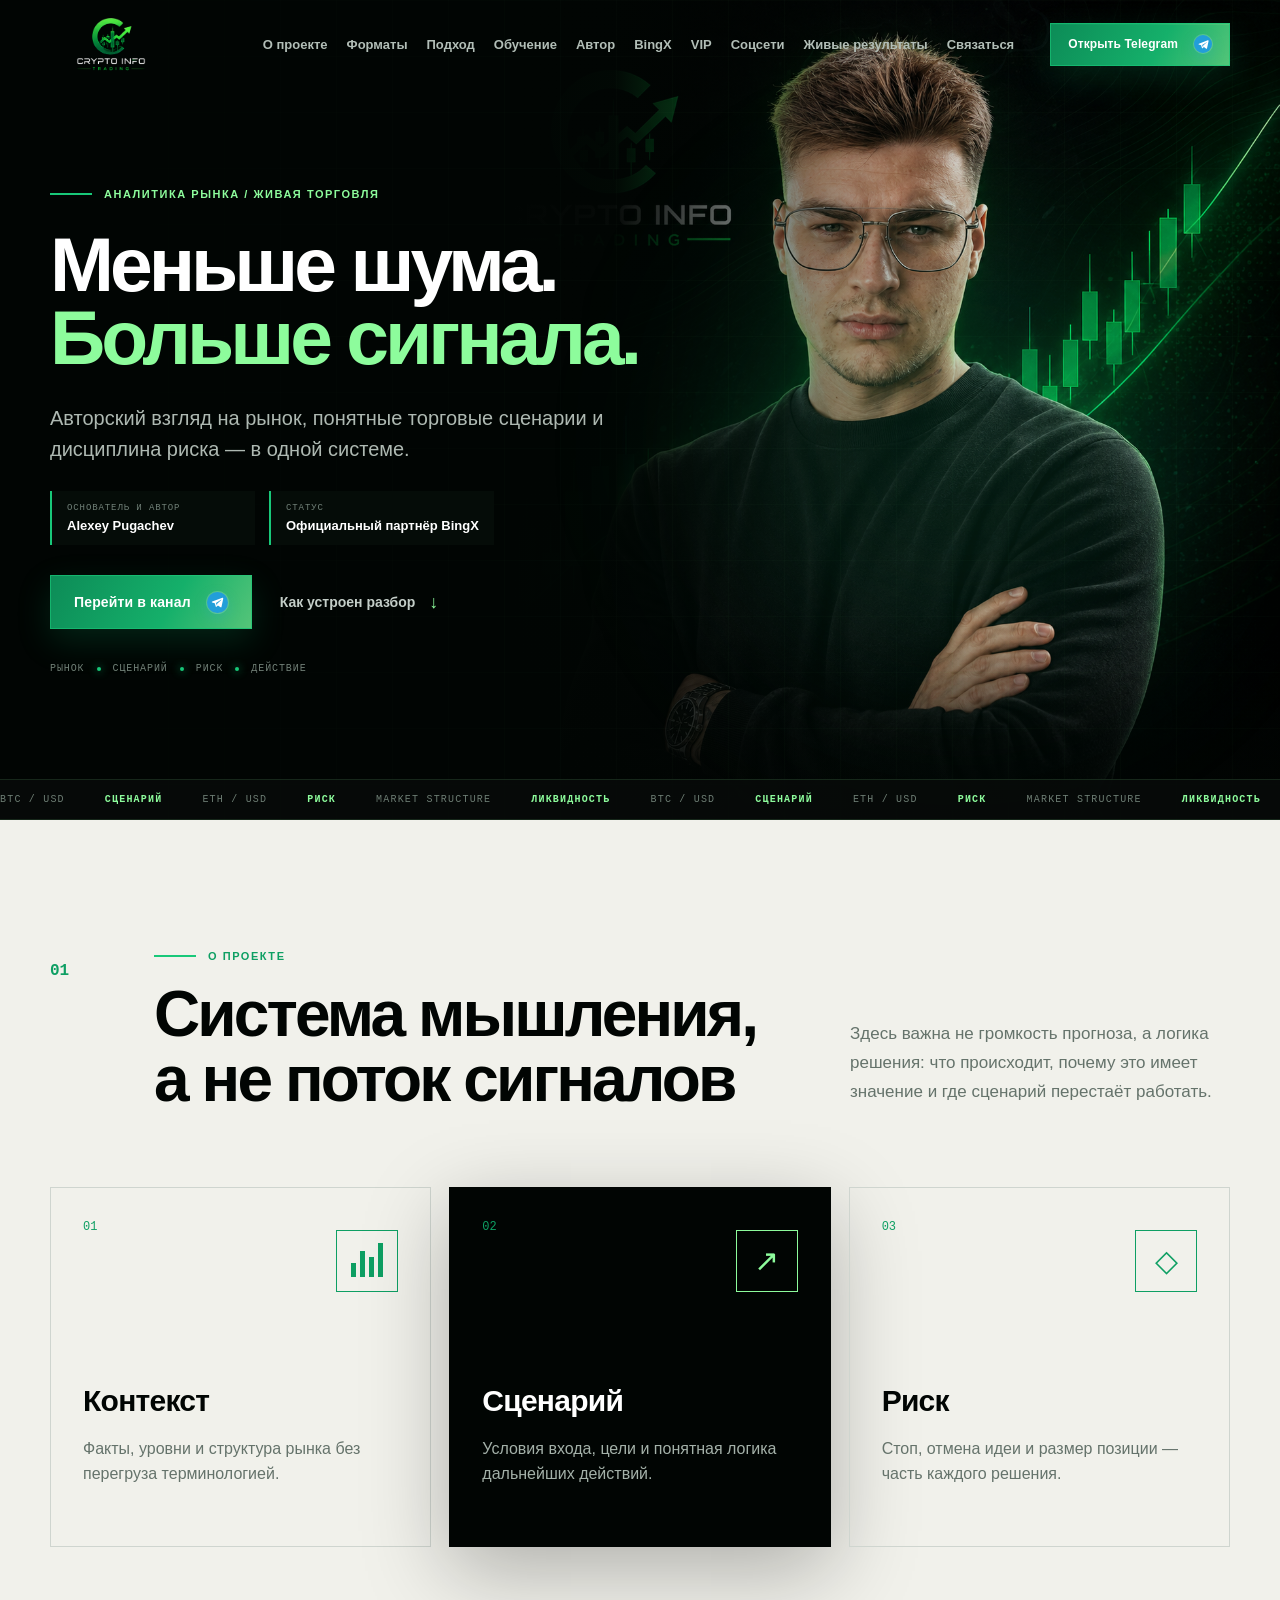
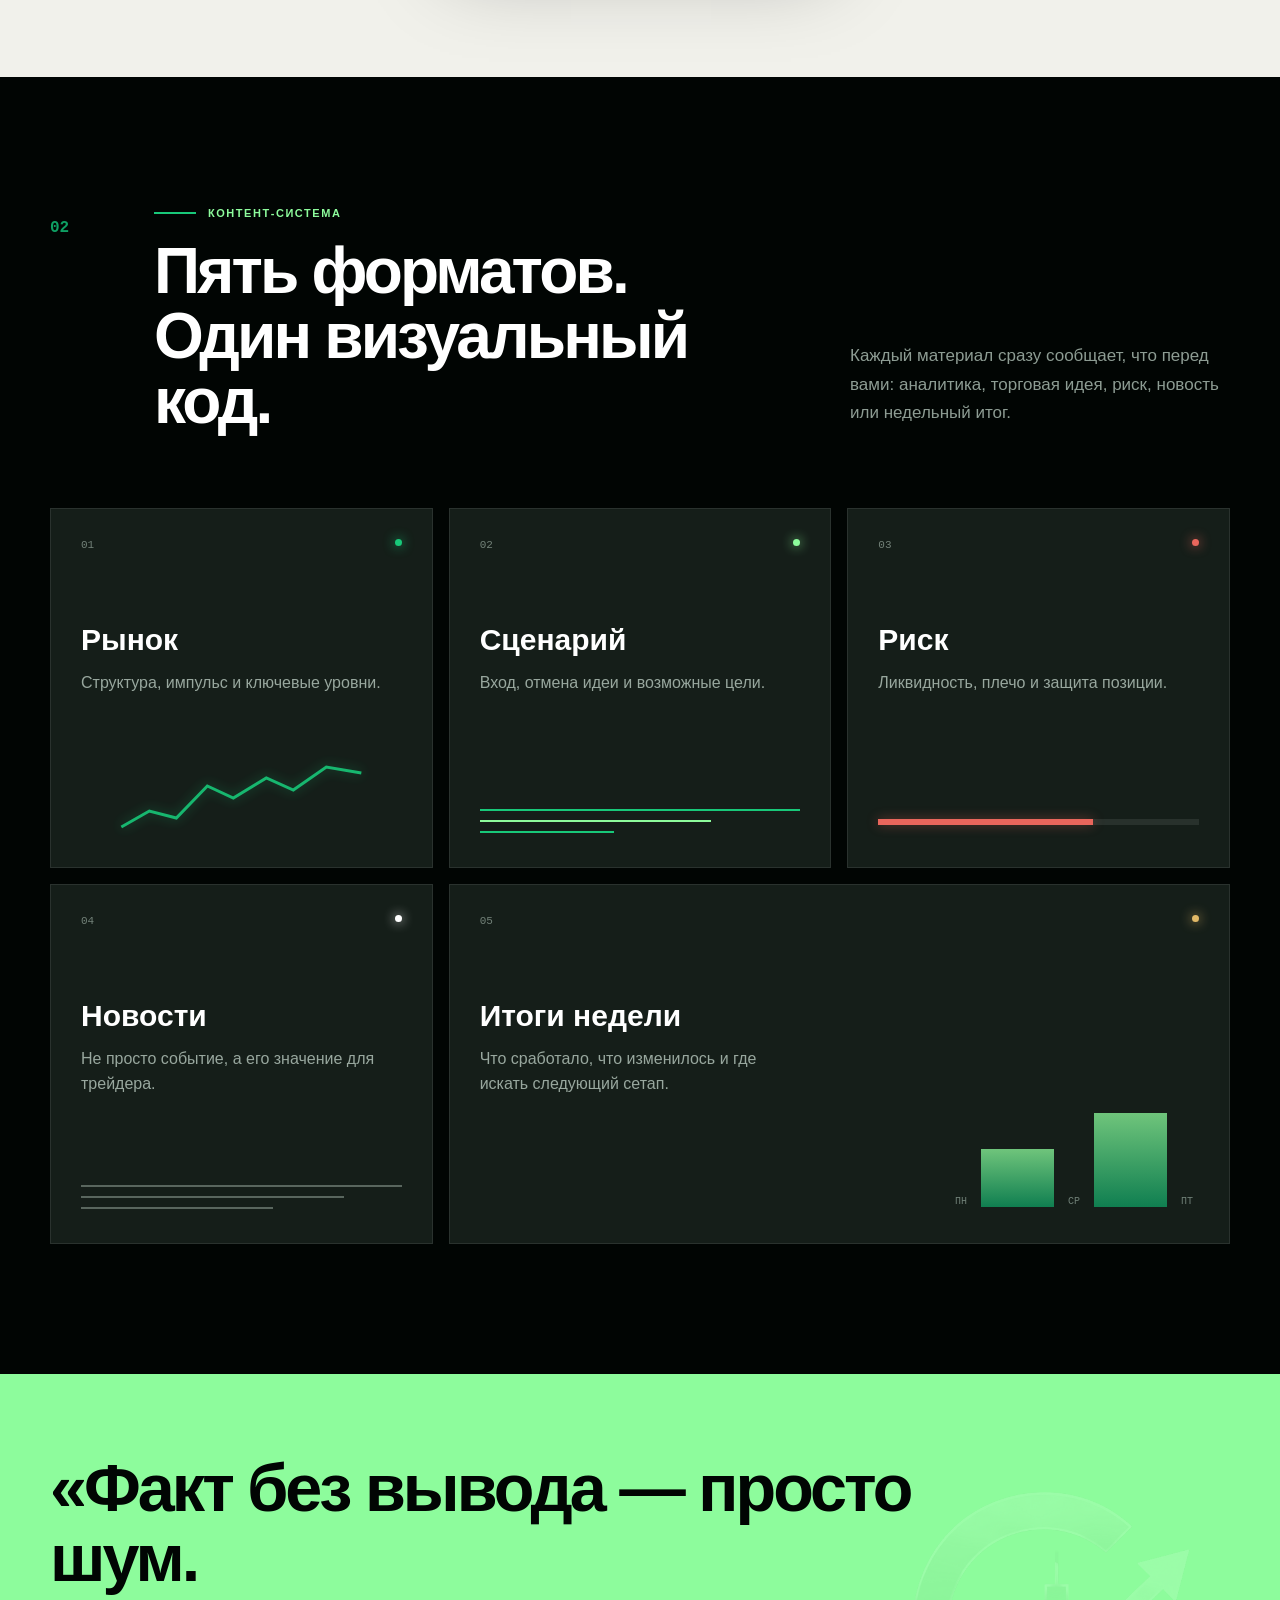
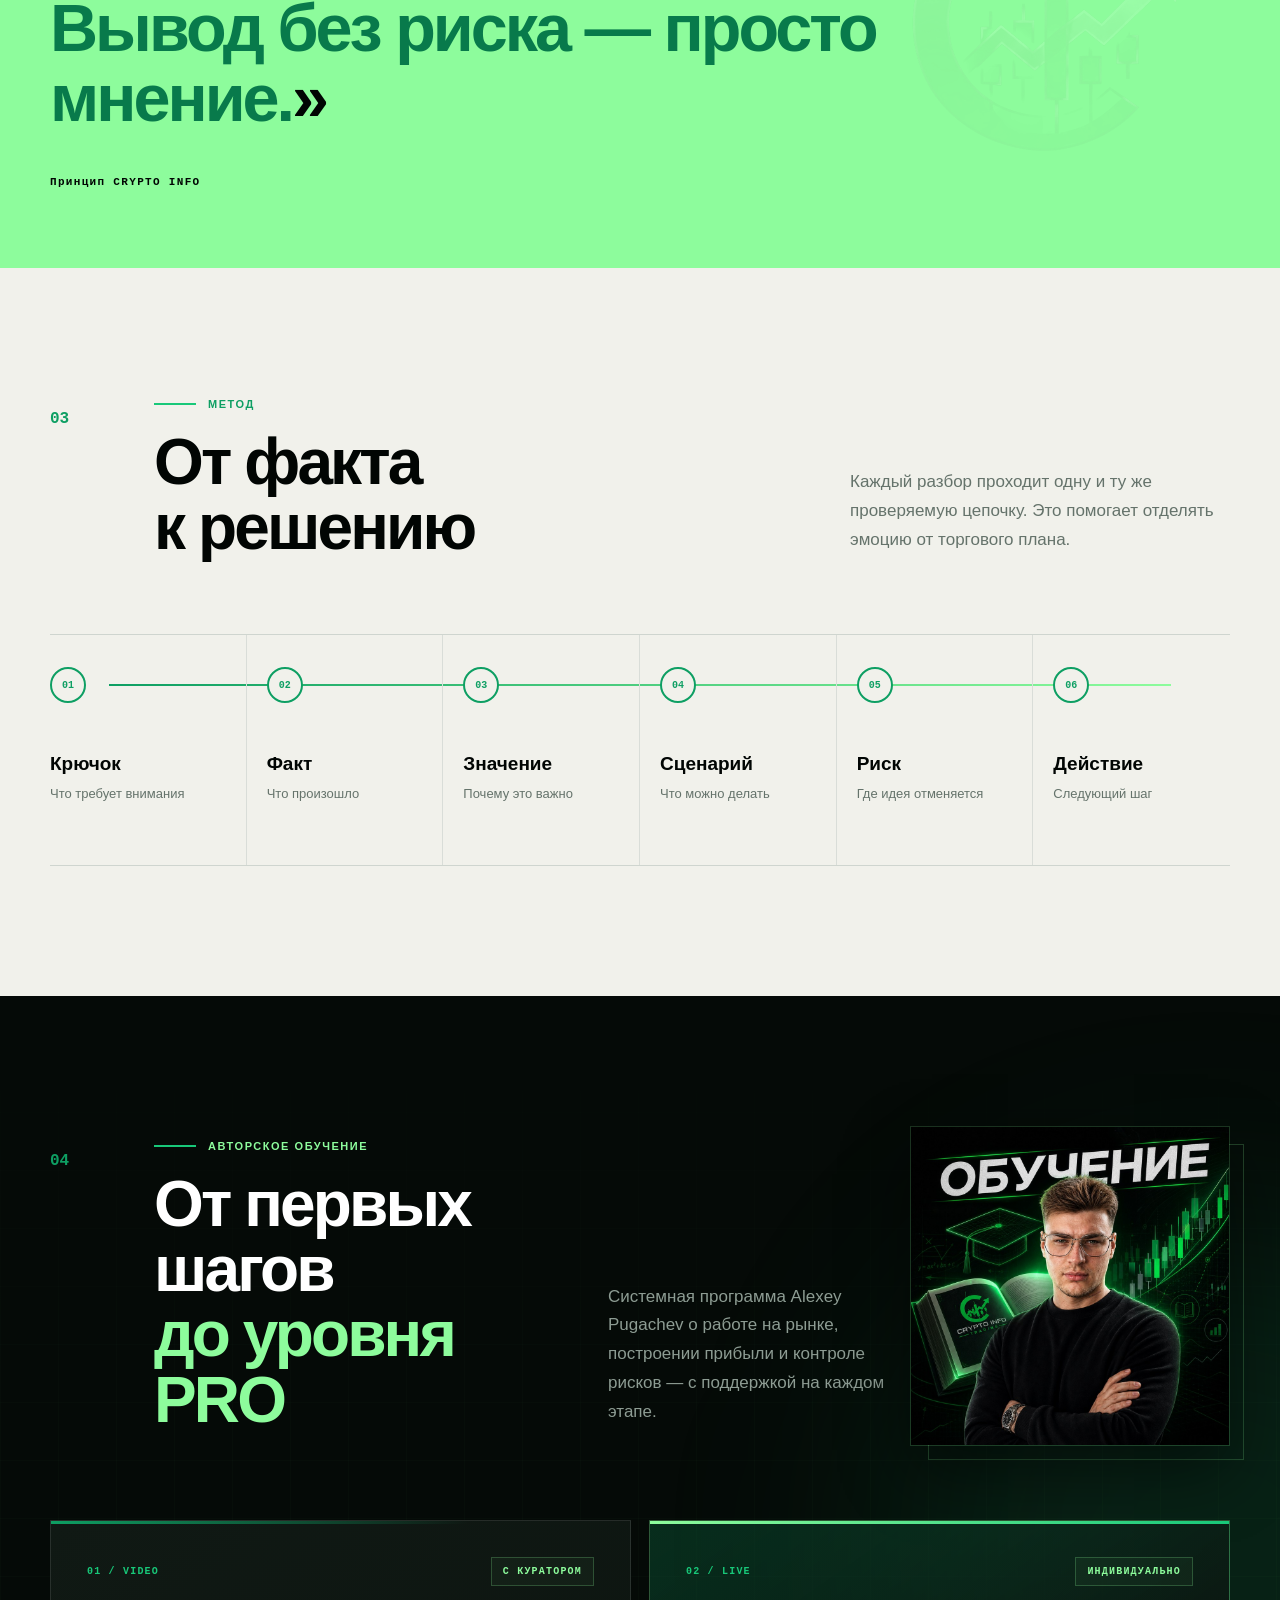
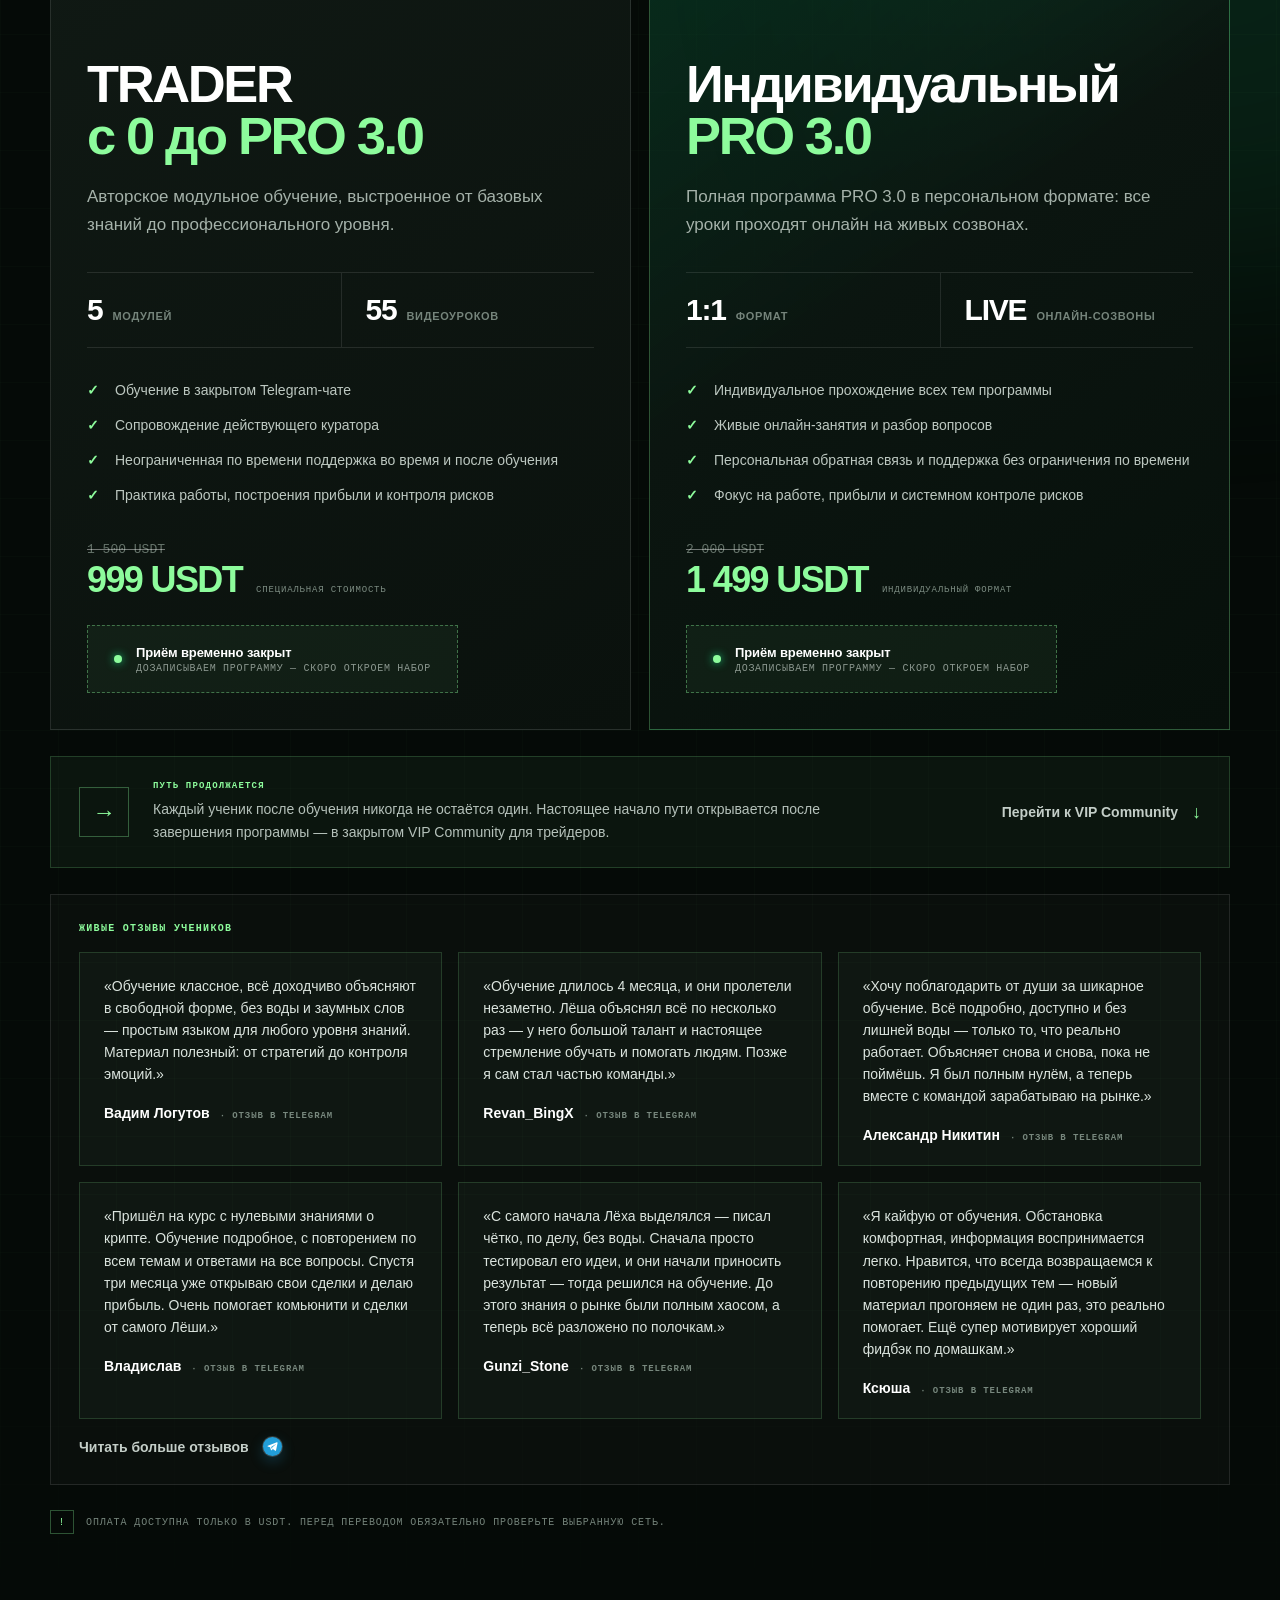
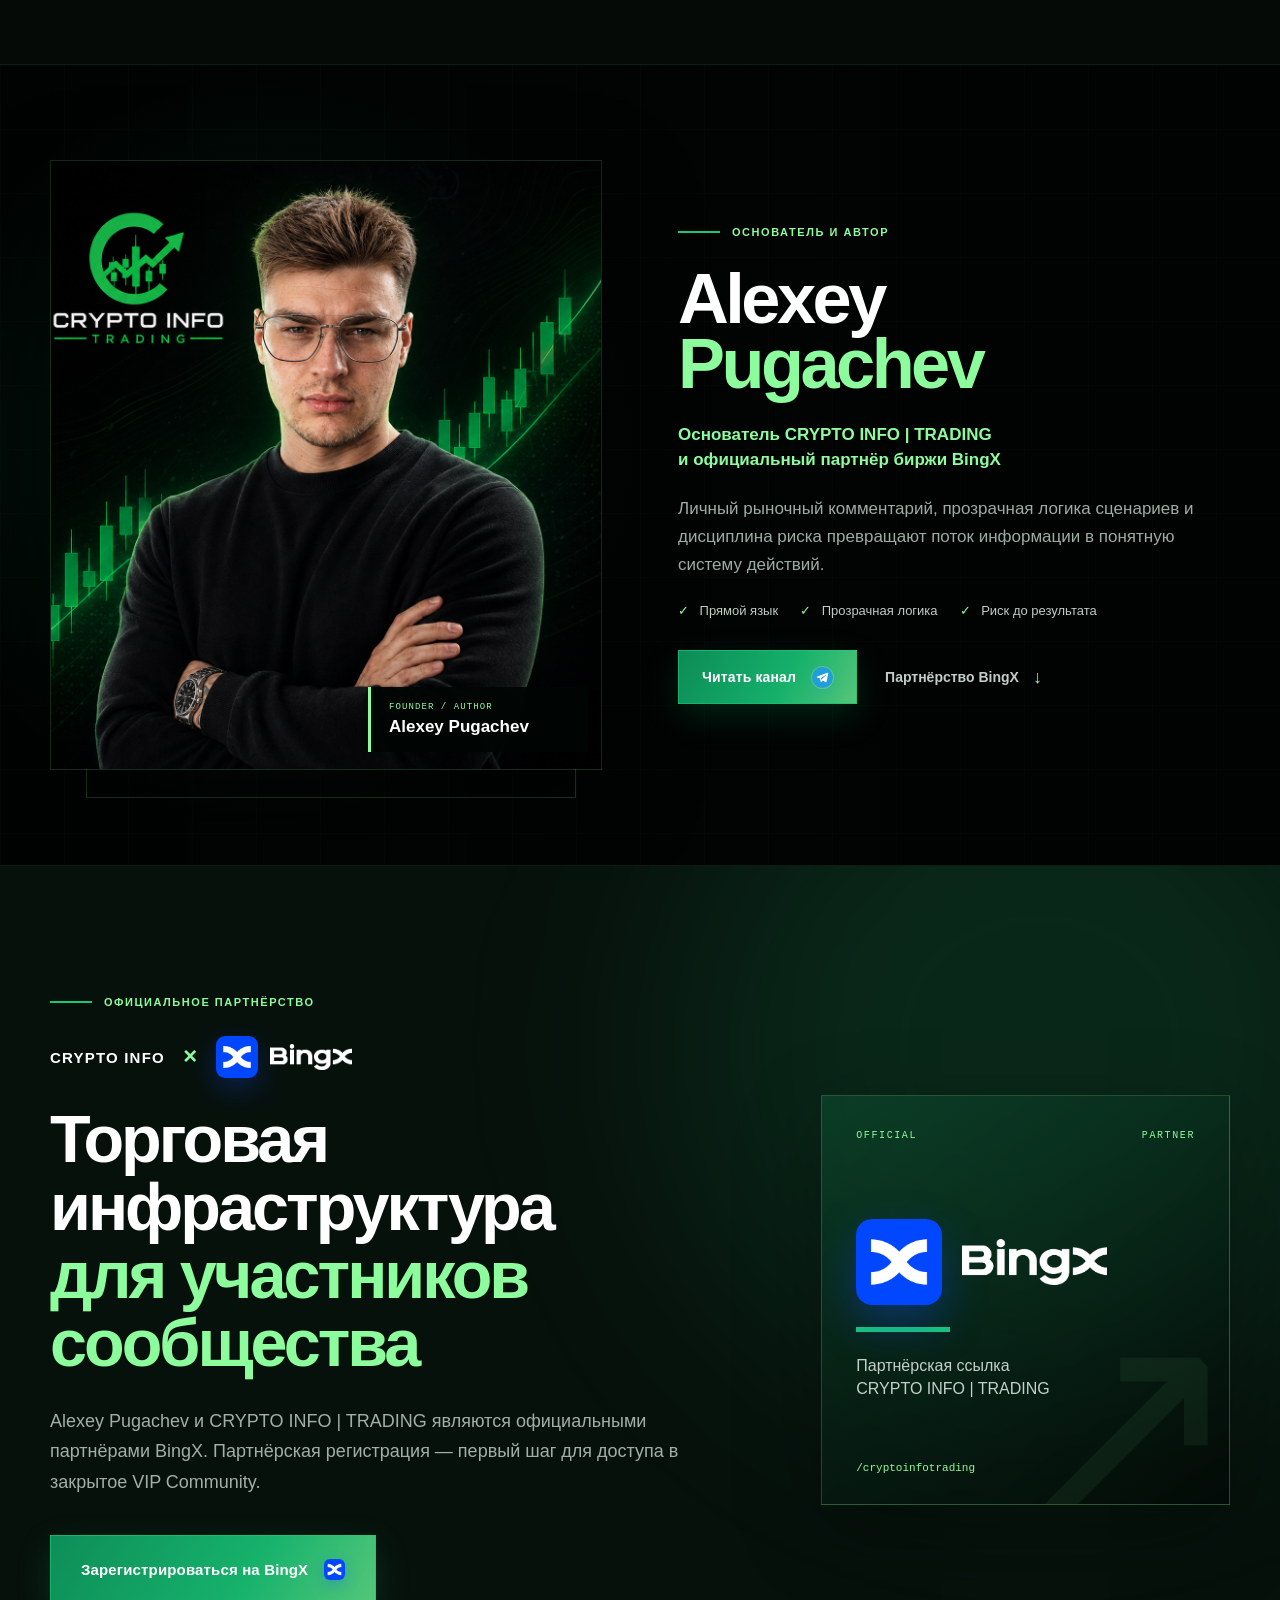
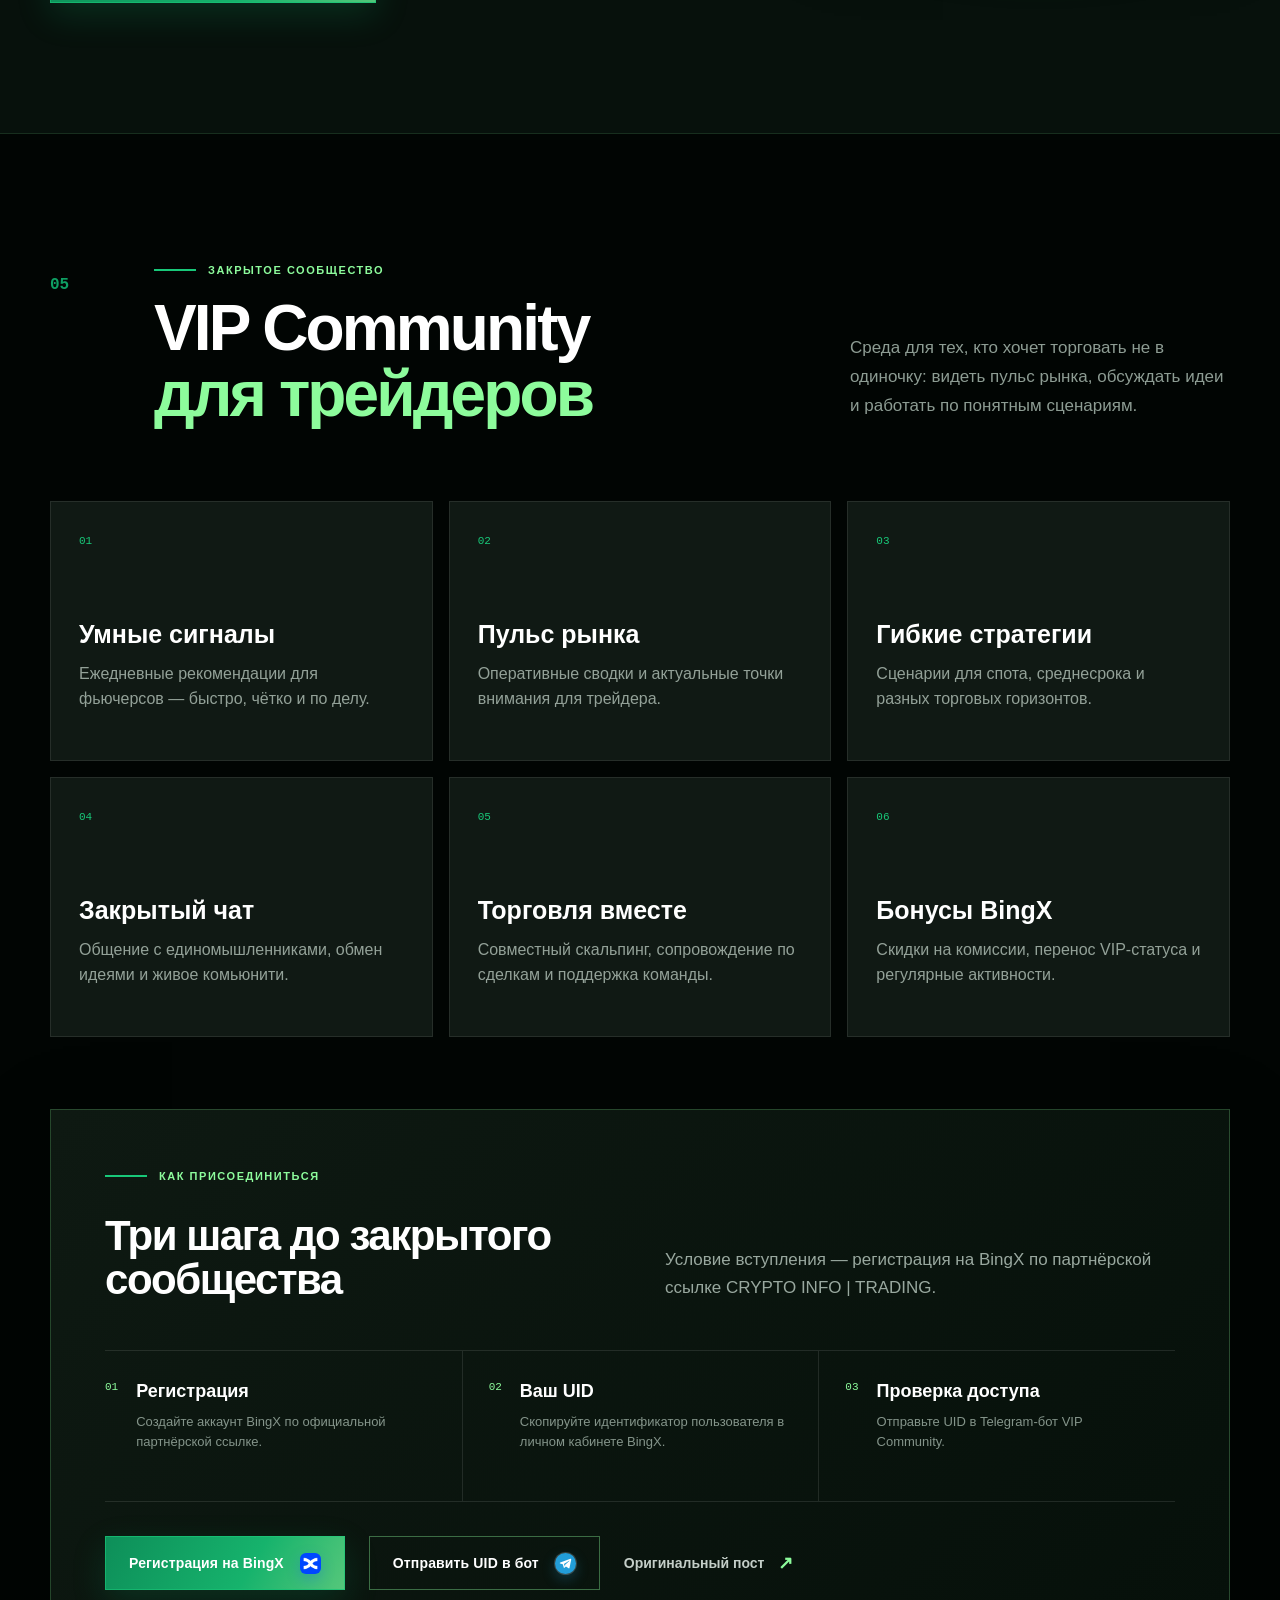
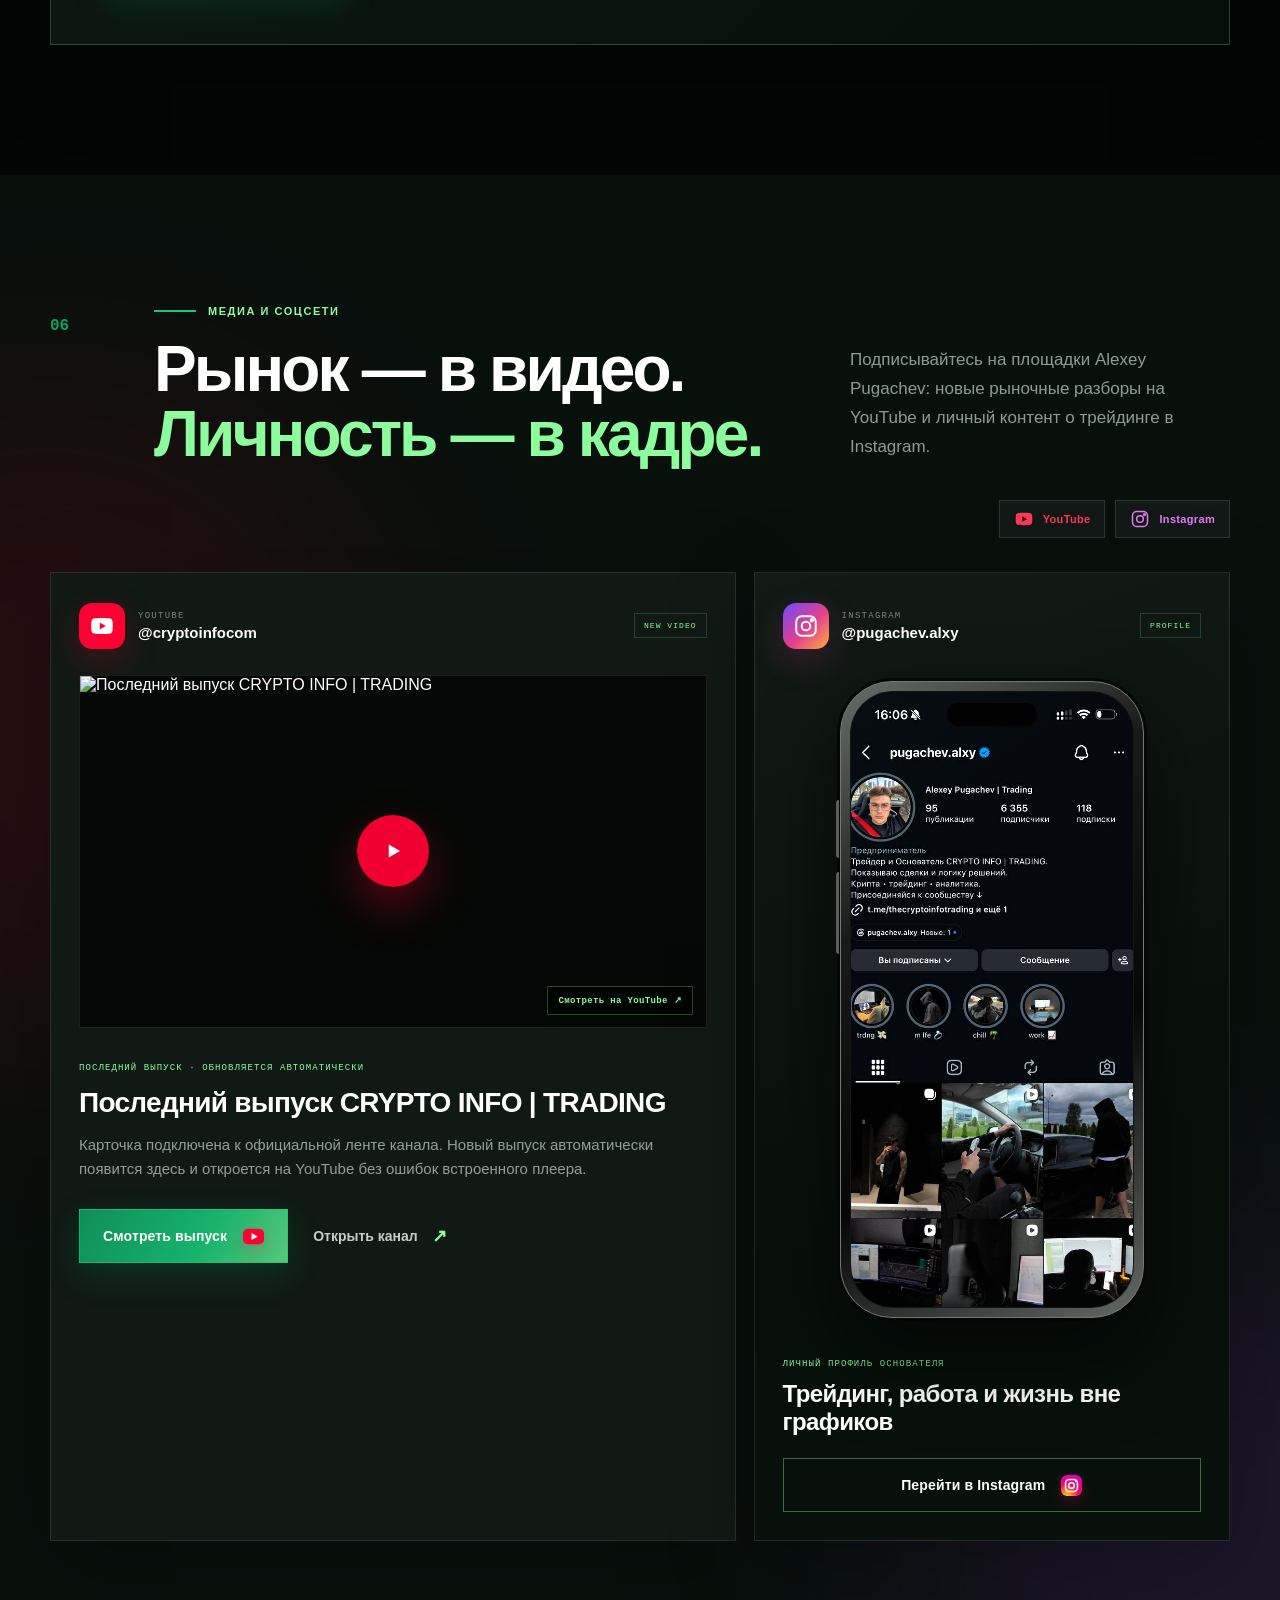
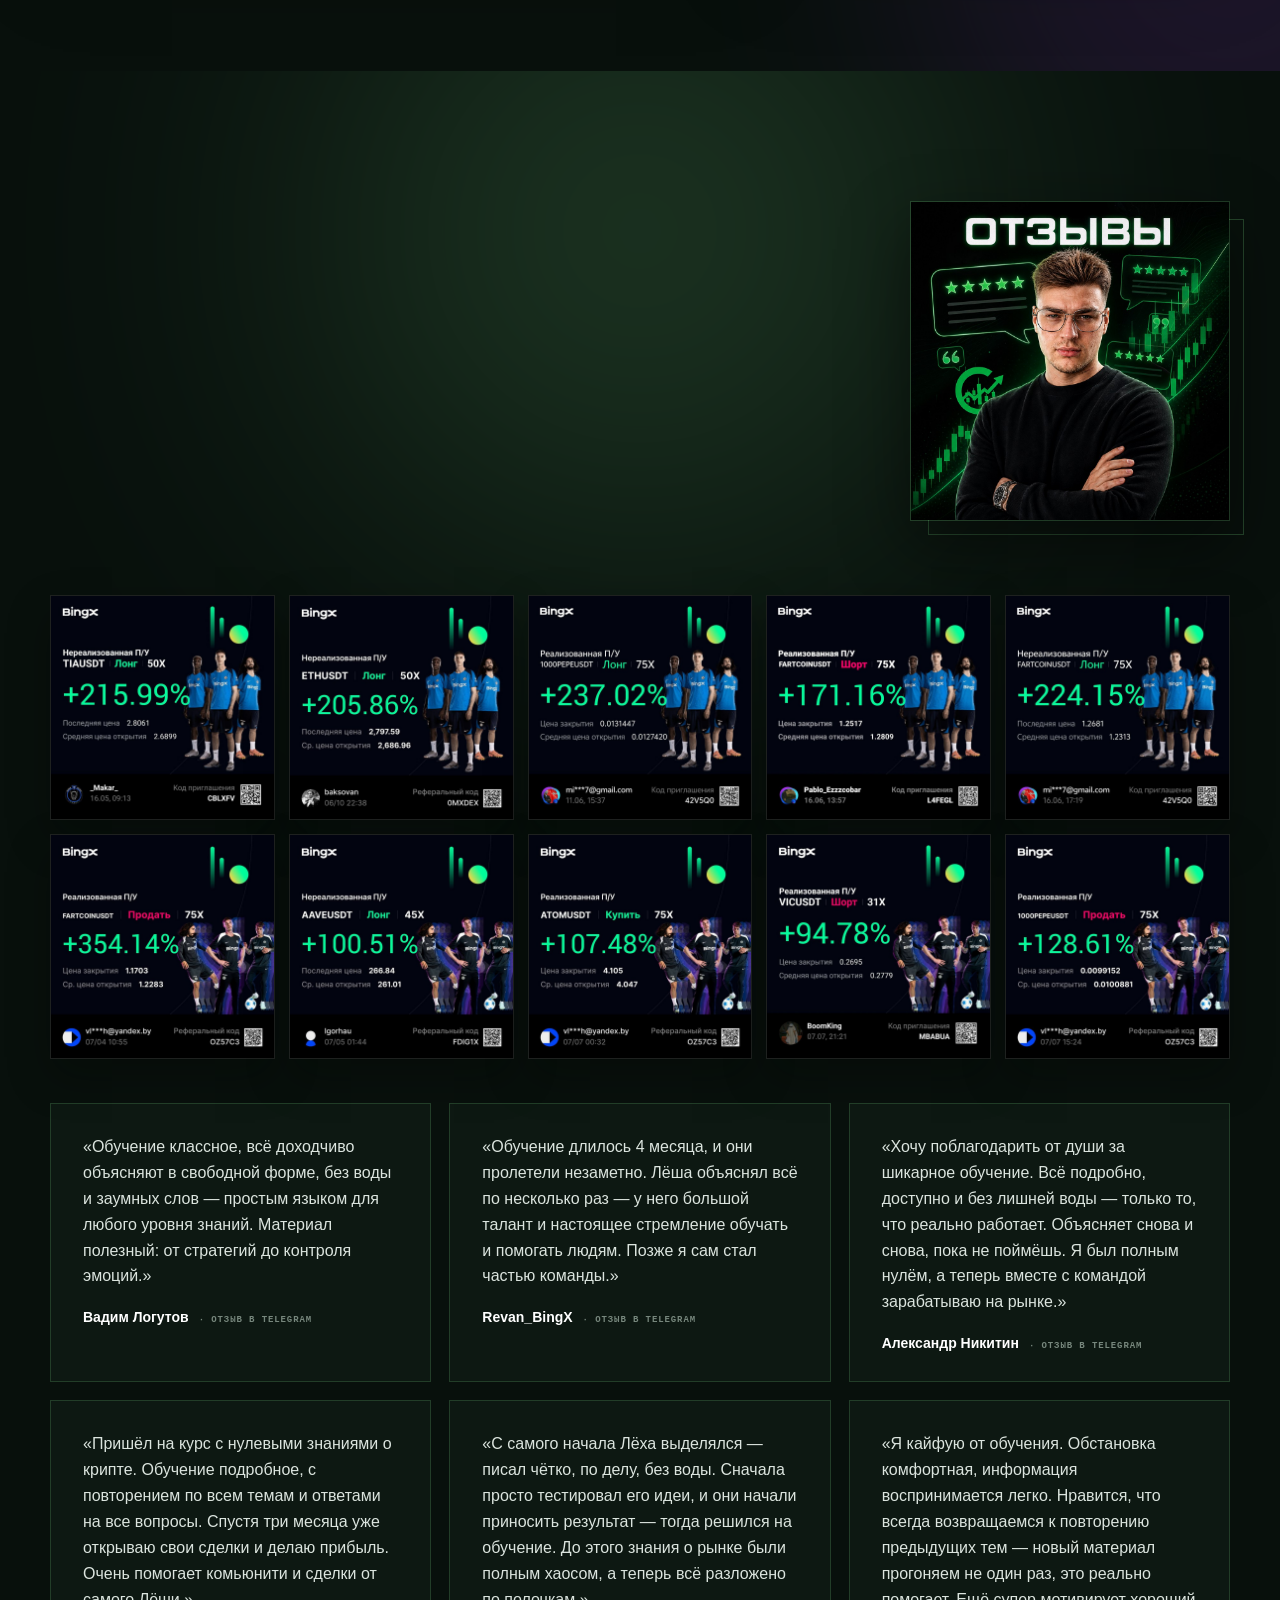
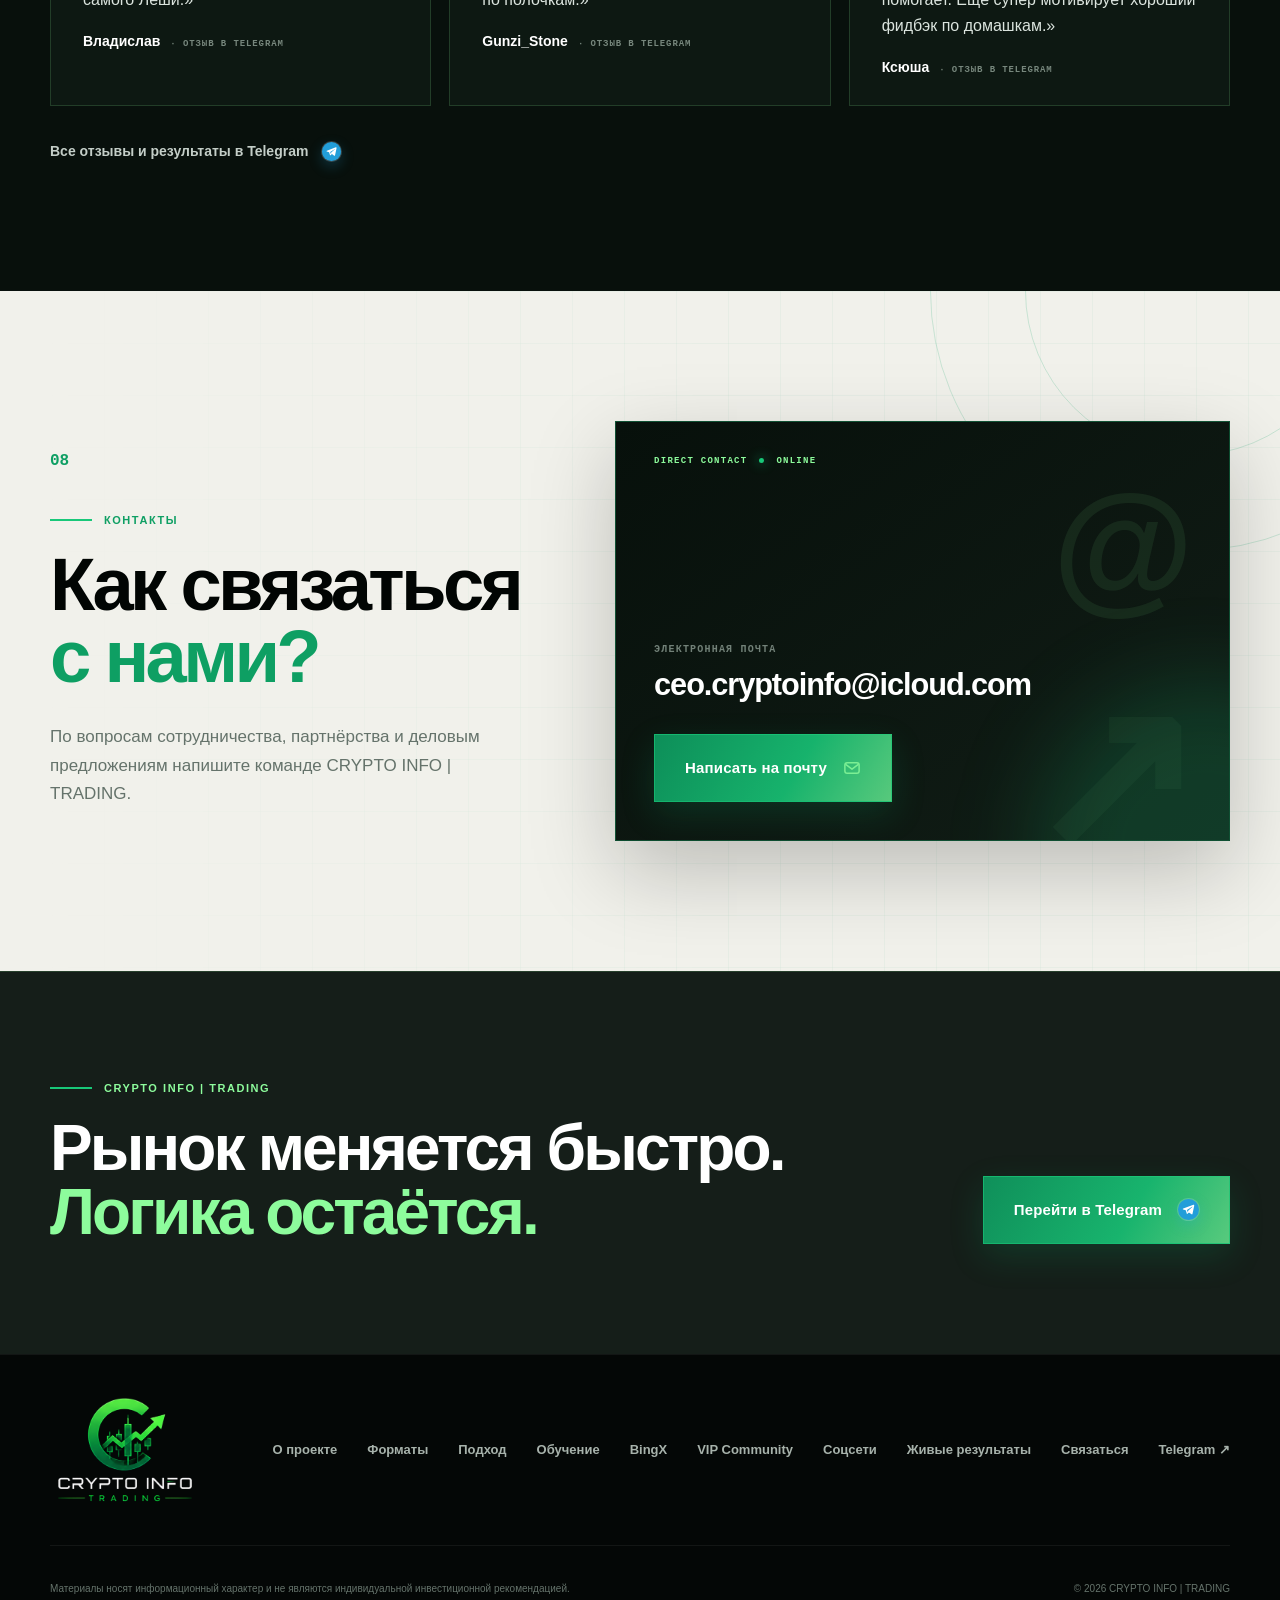
==== commit fad9a04a: "Приостановить приём на TRADER и Индивидуальный PRO 3.0; вставить ссылку куратора" ====
--- a/index.html
+++ b/index.html
@@ -230,7 +230,13 @@
               <small>Специальная стоимость</small>
             </div>
             <div class="education-actions">
-              <button class="button button-large education-button payment-trigger" type="button" data-payment-plan="trader">Оплатить USDT <img class="usdt-button-icon" src="assets/usdt-coin-transparent-v3.png" alt="" width="40" height="40" aria-hidden="true"></button>
+              <div class="education-status" role="status">
+                <span class="education-status-dot" aria-hidden="true"></span>
+                <span class="education-status-text">
+                  <b>Приём временно закрыт</b>
+                  <small>Дозаписываем программу — скоро откроем набор</small>
+                </span>
+              </div>
             </div>
           </article>
 
@@ -257,7 +263,13 @@
               <small>Индивидуальный формат</small>
             </div>
             <div class="education-actions">
-              <button class="button button-large education-button payment-trigger" type="button" data-payment-plan="individual">Оплатить USDT <img class="usdt-button-icon" src="assets/usdt-coin-transparent-v3.png" alt="" width="40" height="40" aria-hidden="true"></button>
+              <div class="education-status" role="status">
+                <span class="education-status-dot" aria-hidden="true"></span>
+                <span class="education-status-text">
+                  <b>Приём временно закрыт</b>
+                  <small>Дозаписываем программу — скоро откроем набор</small>
+                </span>
+              </div>
             </div>
           </article>
         </div>
--- a/styles.css
+++ b/styles.css
@@ -204,6 +204,14 @@
 .education-price small { color: #7d8d83; font-family: Consolas, monospace; font-size: 9px; text-transform: uppercase; letter-spacing: .09em; }
 .education-actions { display: flex; align-items: center; gap: 22px; }
 .education-actions .education-button { margin-top: 0; }
+.education-status { display: inline-flex; align-items: center; gap: 14px; min-height: 68px; padding: 12px 26px; border: 1px dashed rgba(141, 252, 156, .38); background: rgba(141, 252, 156, .05); }
+.education-status-dot { width: 8px; height: 8px; flex: 0 0 auto; border-radius: 50%; background: var(--lime); box-shadow: 0 0 8px var(--green-2); animation: educationStatusPulse 1.8s ease-in-out infinite; }
+.education-status-text { display: flex; flex-direction: column; gap: 3px; }
+.education-status-text b { color: var(--white); font-size: 13px; font-weight: 800; letter-spacing: -.01em; }
+.education-status-text small { color: #8b978f; font-family: Consolas, monospace; font-size: 10px; text-transform: uppercase; letter-spacing: .07em; }
+@keyframes educationStatusPulse { 0%, 100% { opacity: .35; transform: scale(.8); } 50% { opacity: 1; transform: scale(1.15); } }
+@media (prefers-reduced-motion: reduce) { .education-status-dot { animation: none; opacity: .9; } }
+@media (max-width: 430px) { .education-status { flex-wrap: wrap; min-height: auto; padding: 16px 20px; } }
 .usdt-button-icon { display: block; width: 40px; height: 40px; flex: 0 0 auto; margin-block: -3px; object-fit: contain; filter: saturate(1.12) brightness(1.08) drop-shadow(0 6px 8px rgba(0, 0, 0, .25)); }
 .education-aftercare { display: grid; grid-template-columns: 50px minmax(0, 1fr) auto; gap: 24px; align-items: center; margin-top: 26px; padding: 24px 28px; border: 1px solid rgba(141, 252, 156, .18); background: rgba(141, 252, 156, .045); }
 .education-aftercare-mark { display: grid; width: 50px; height: 50px; place-items: center; border: 1px solid rgba(141, 252, 156, .32); color: var(--lime); font-size: 23px; }
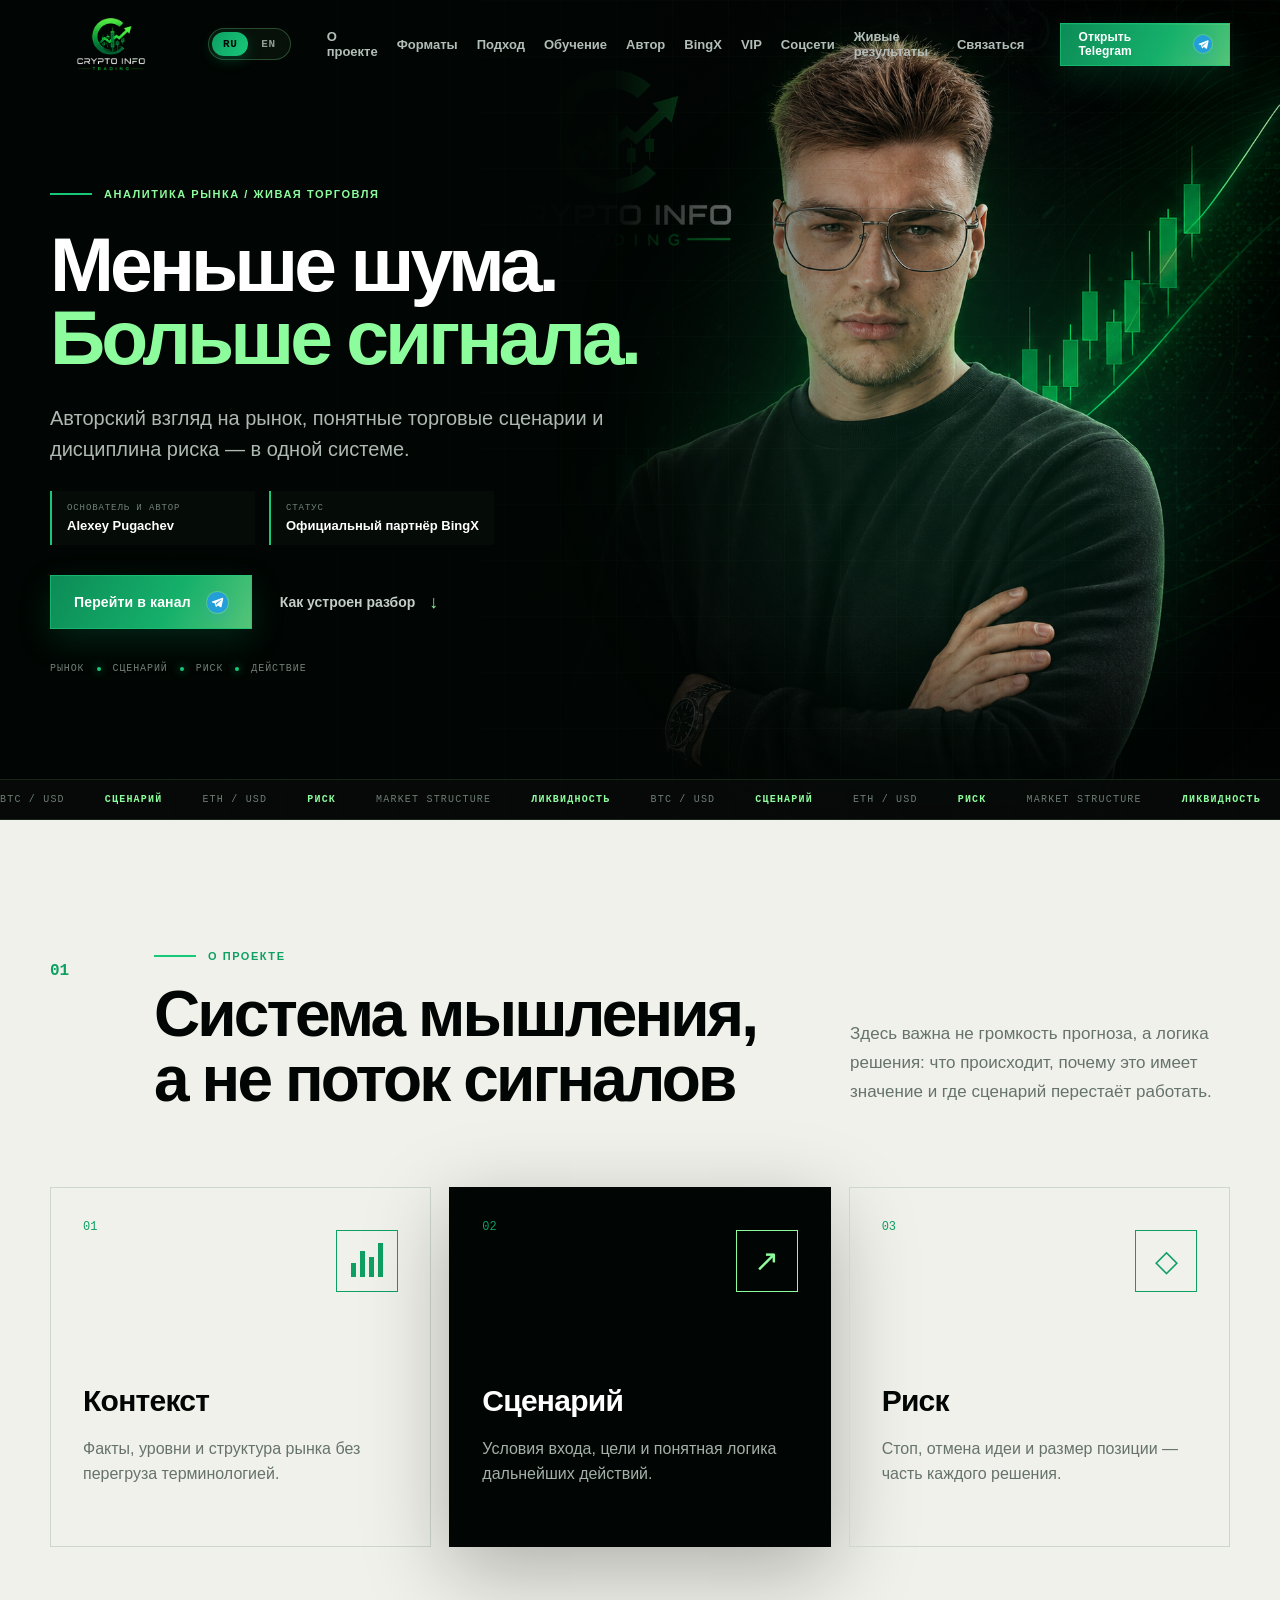
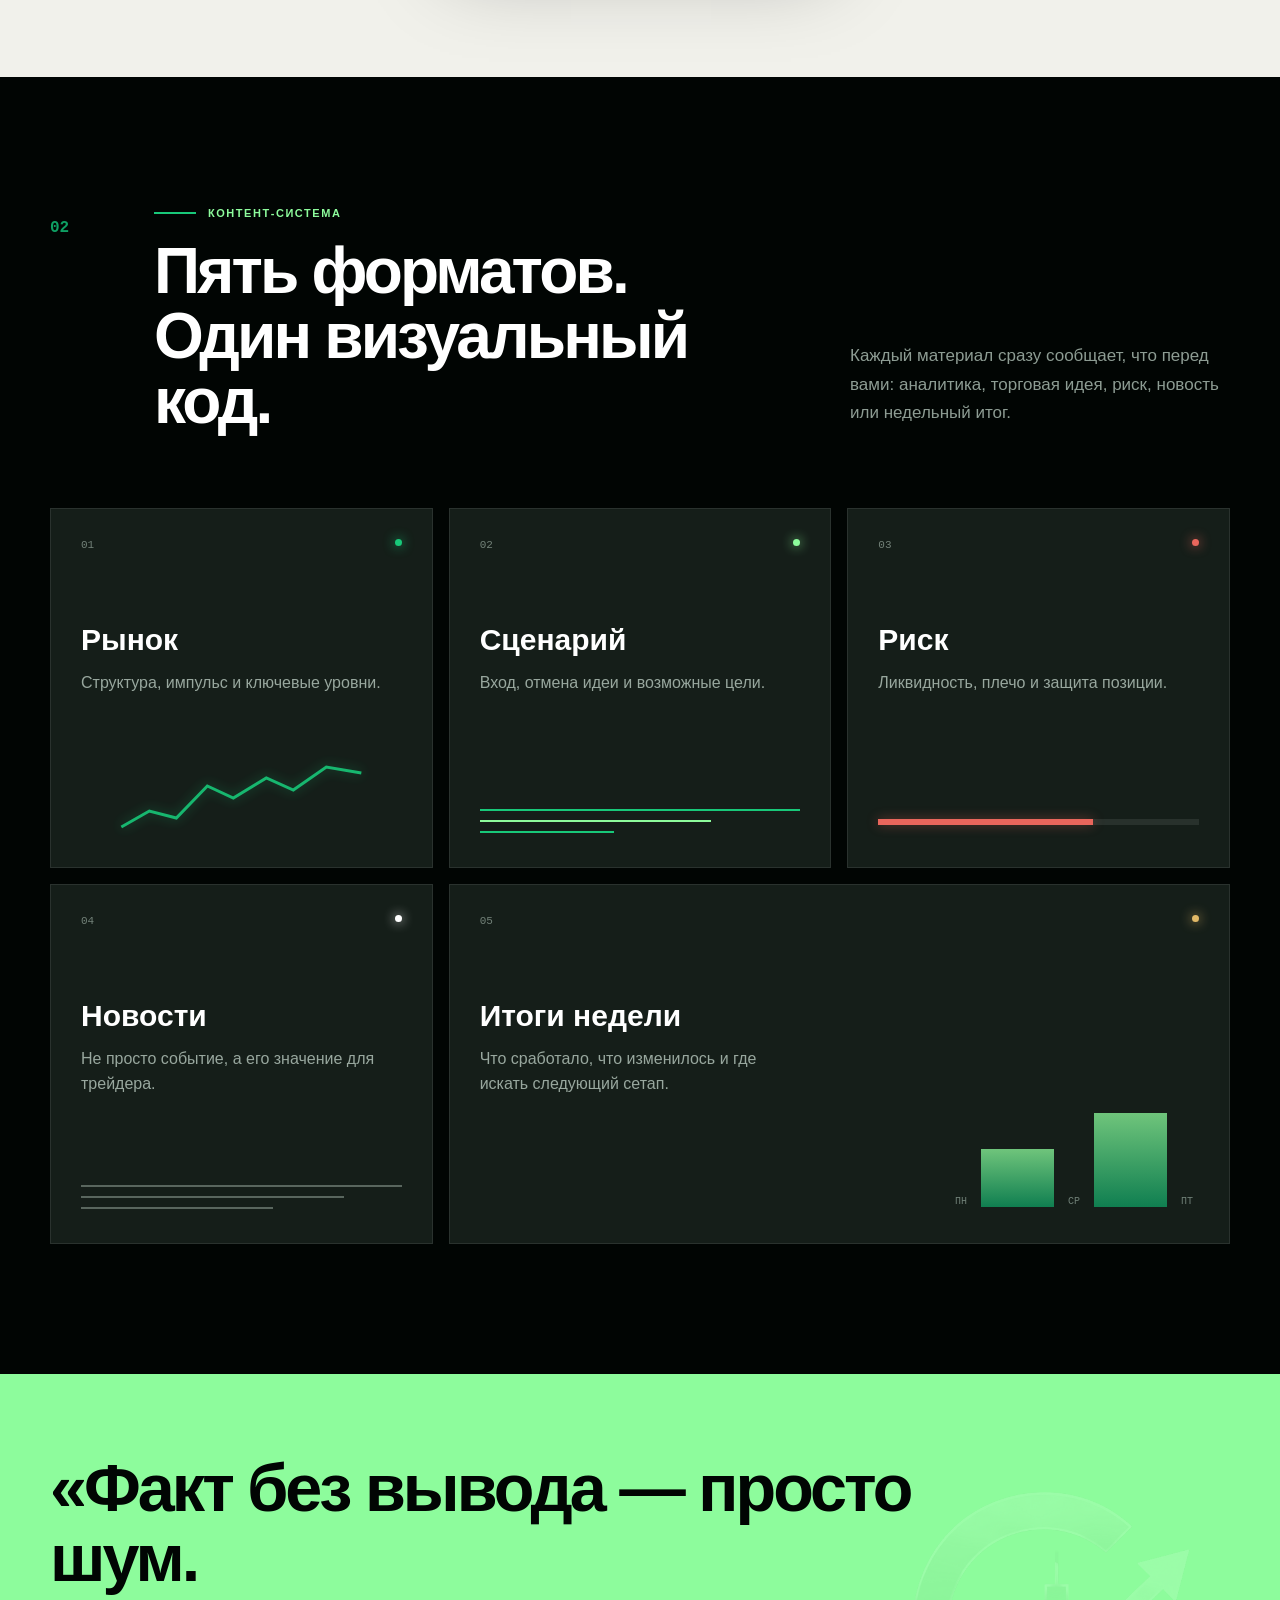
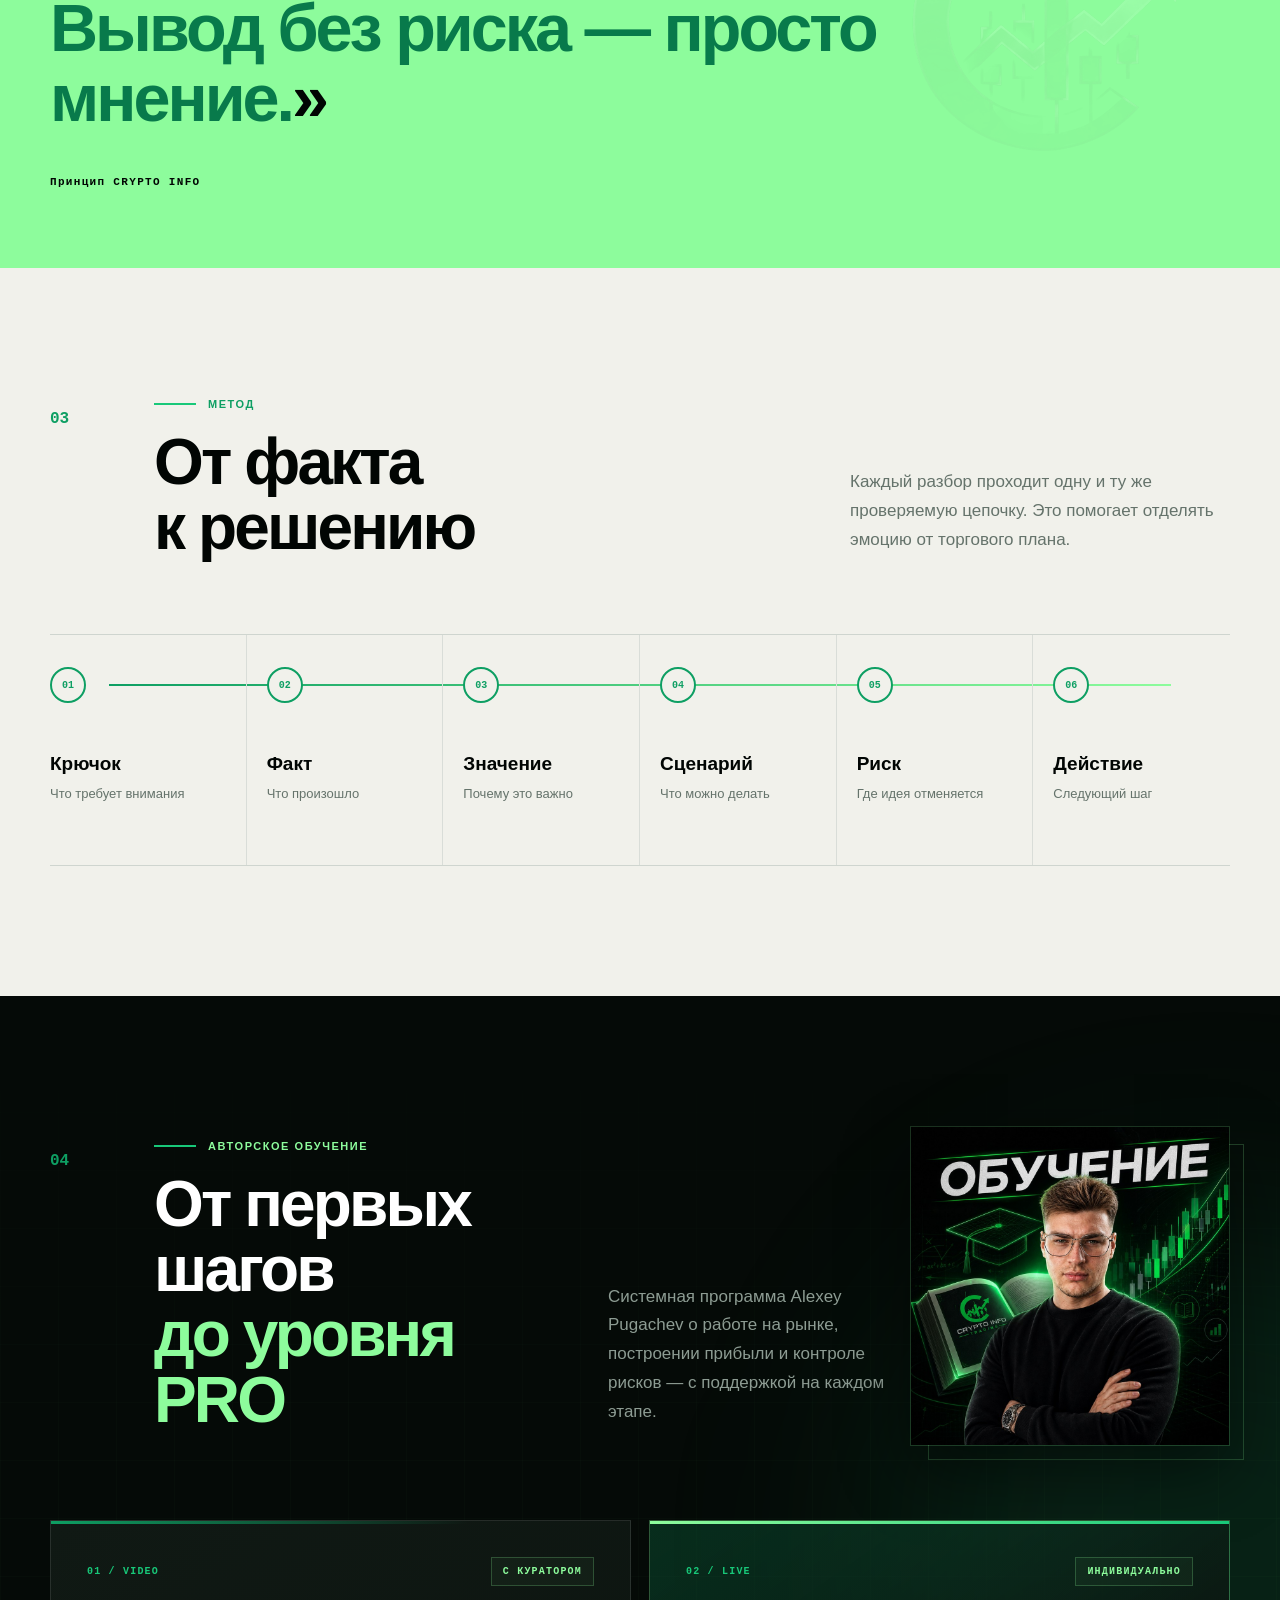
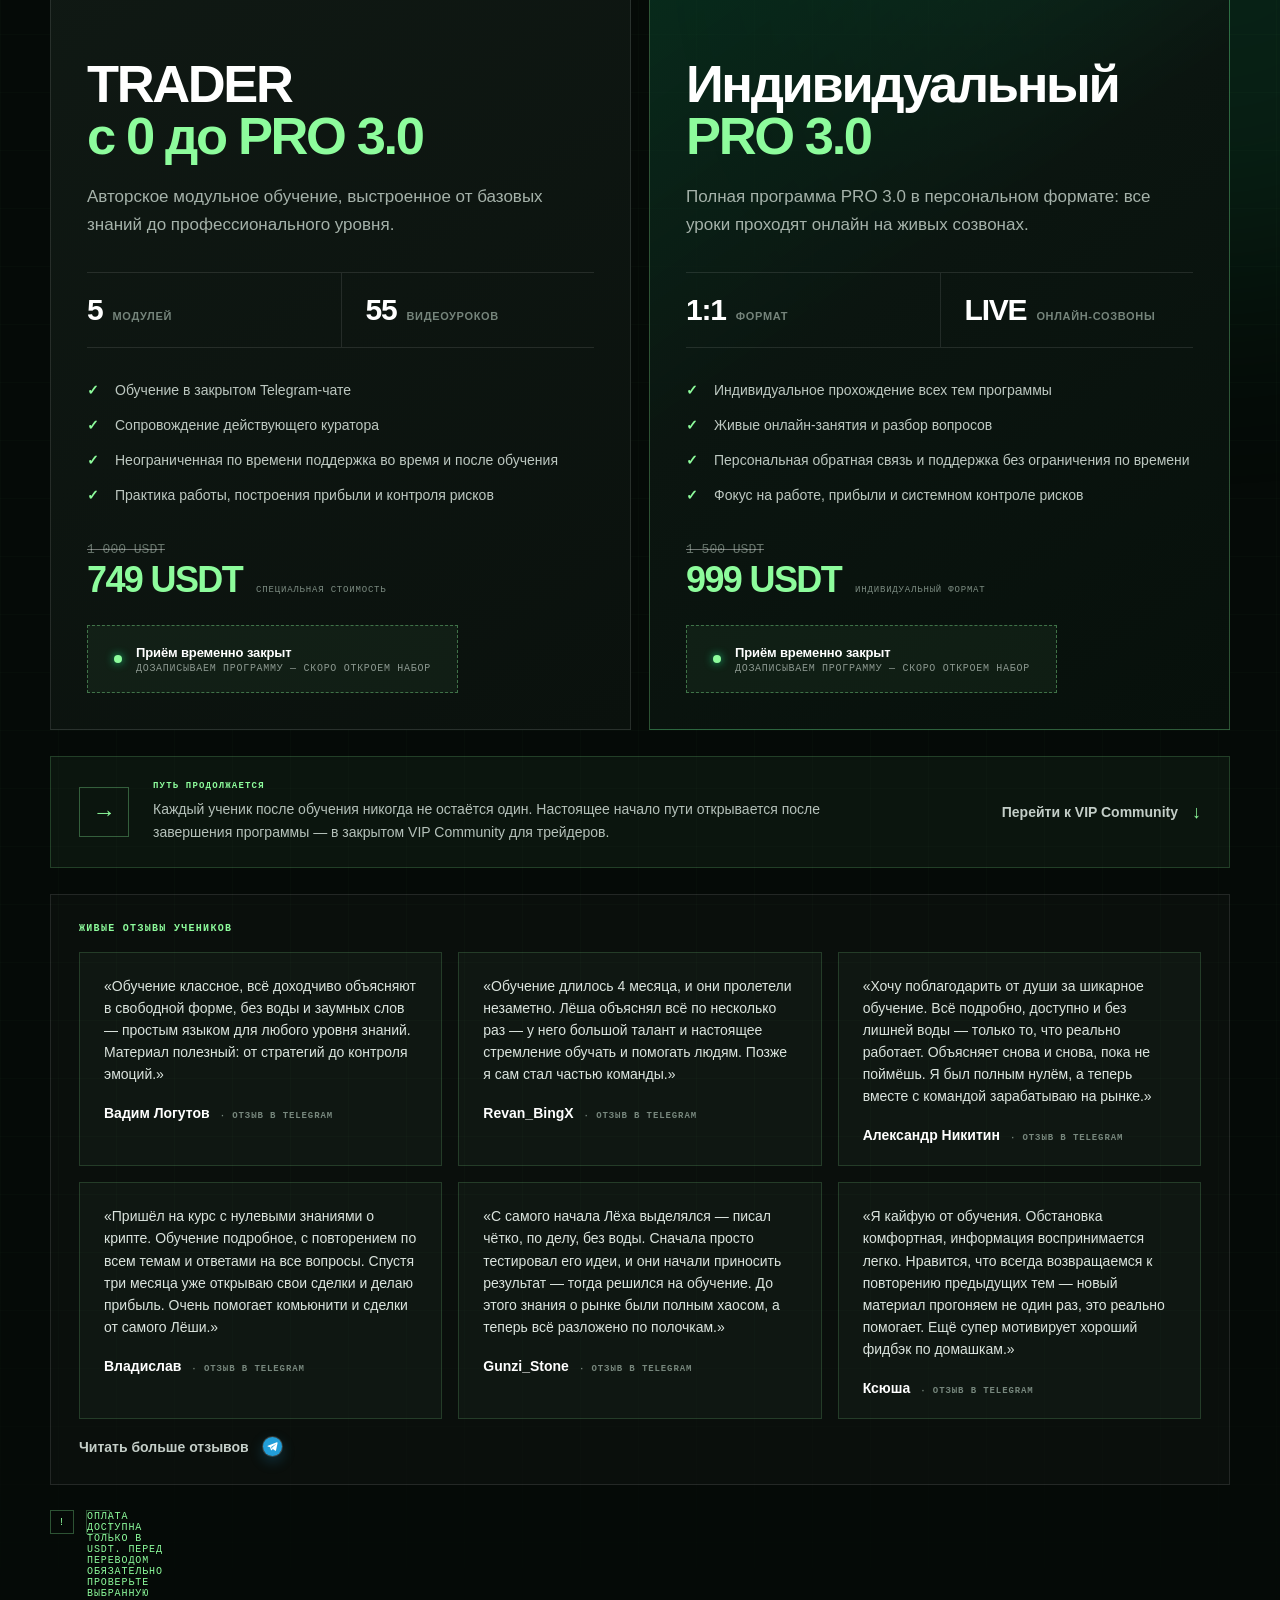
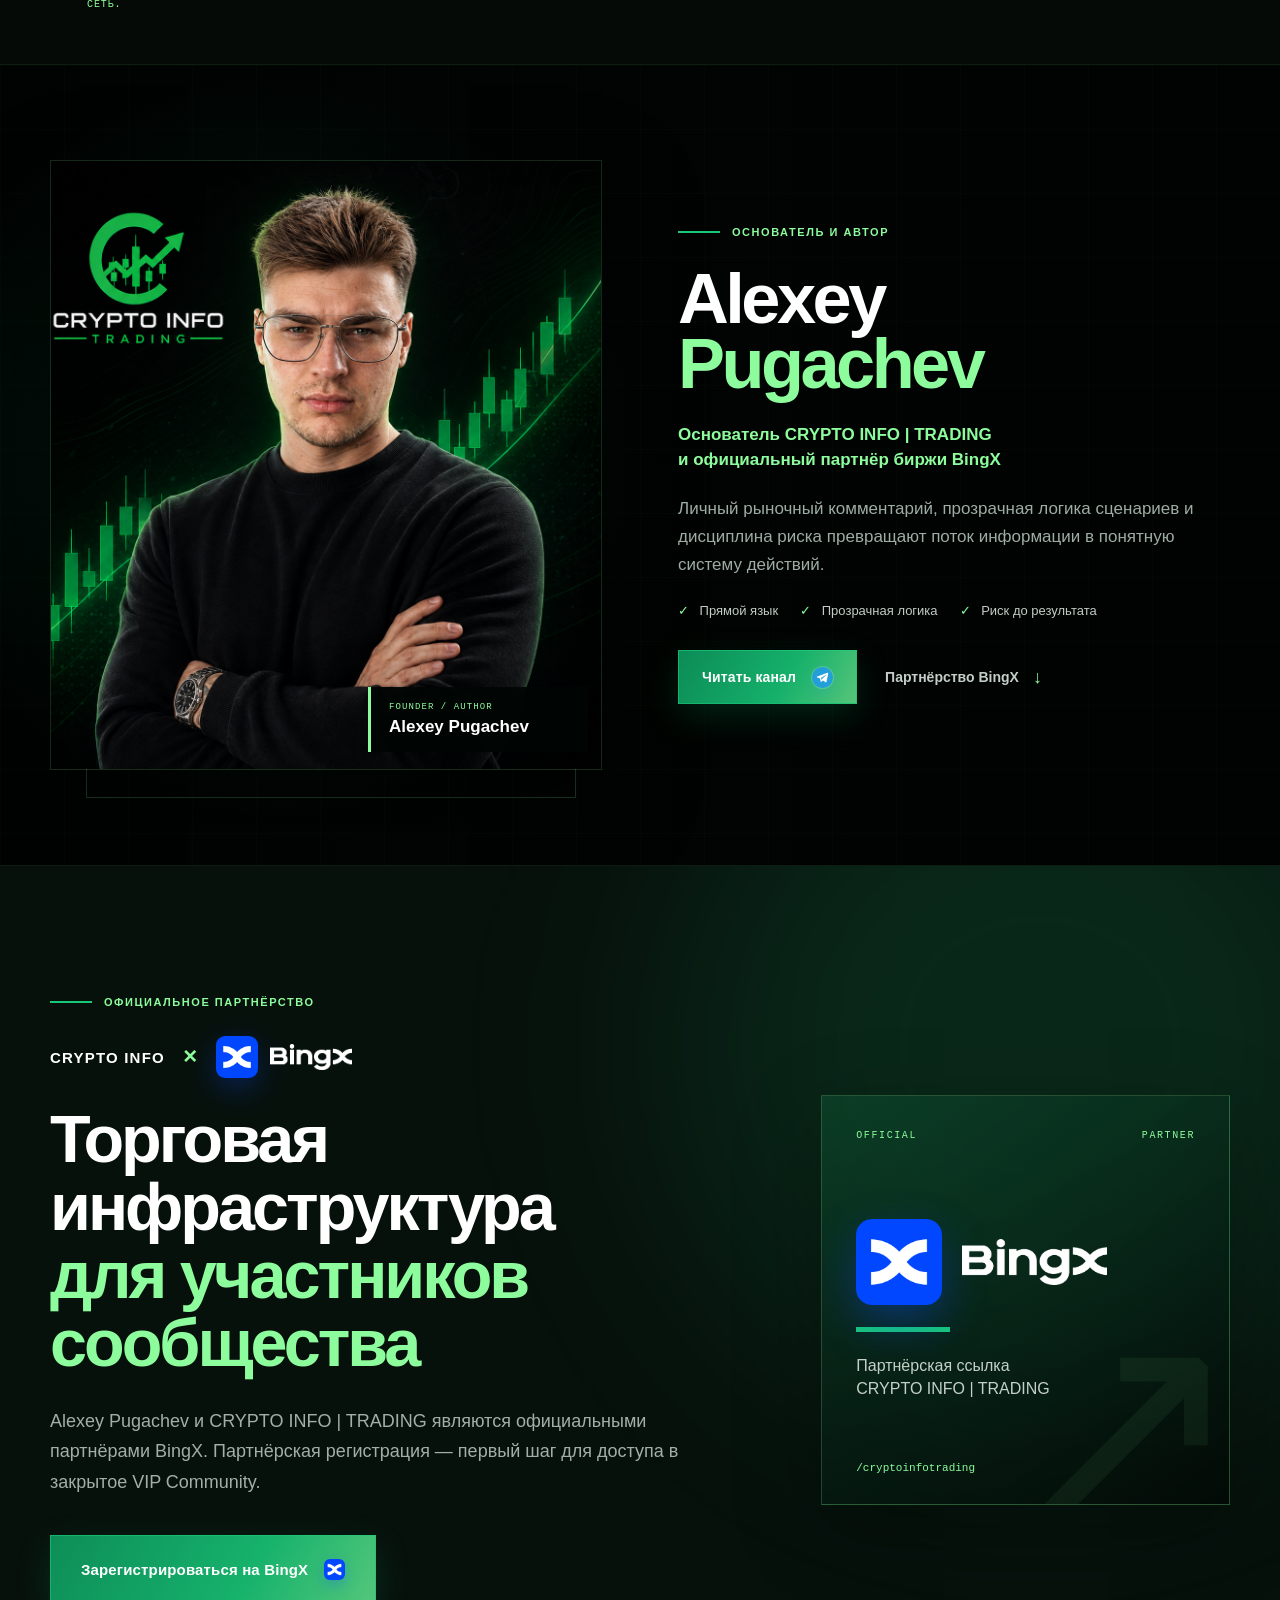
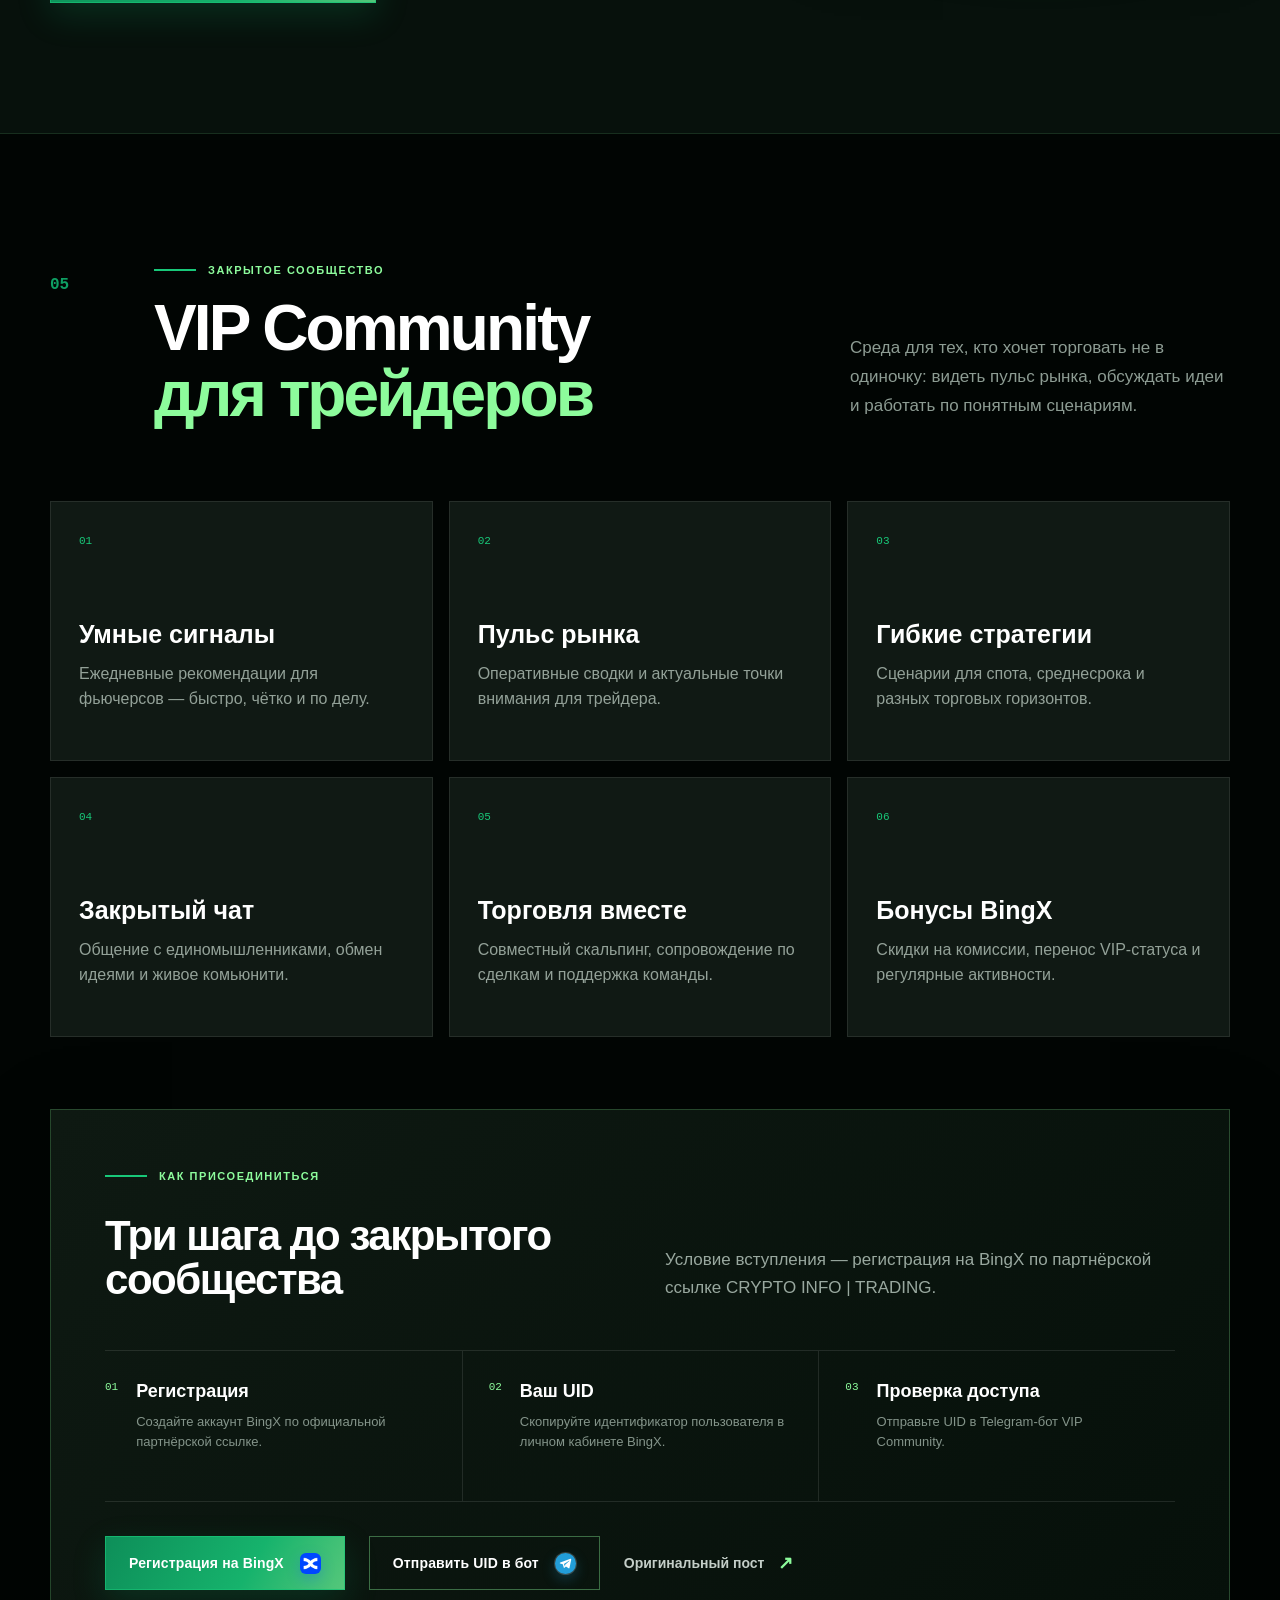
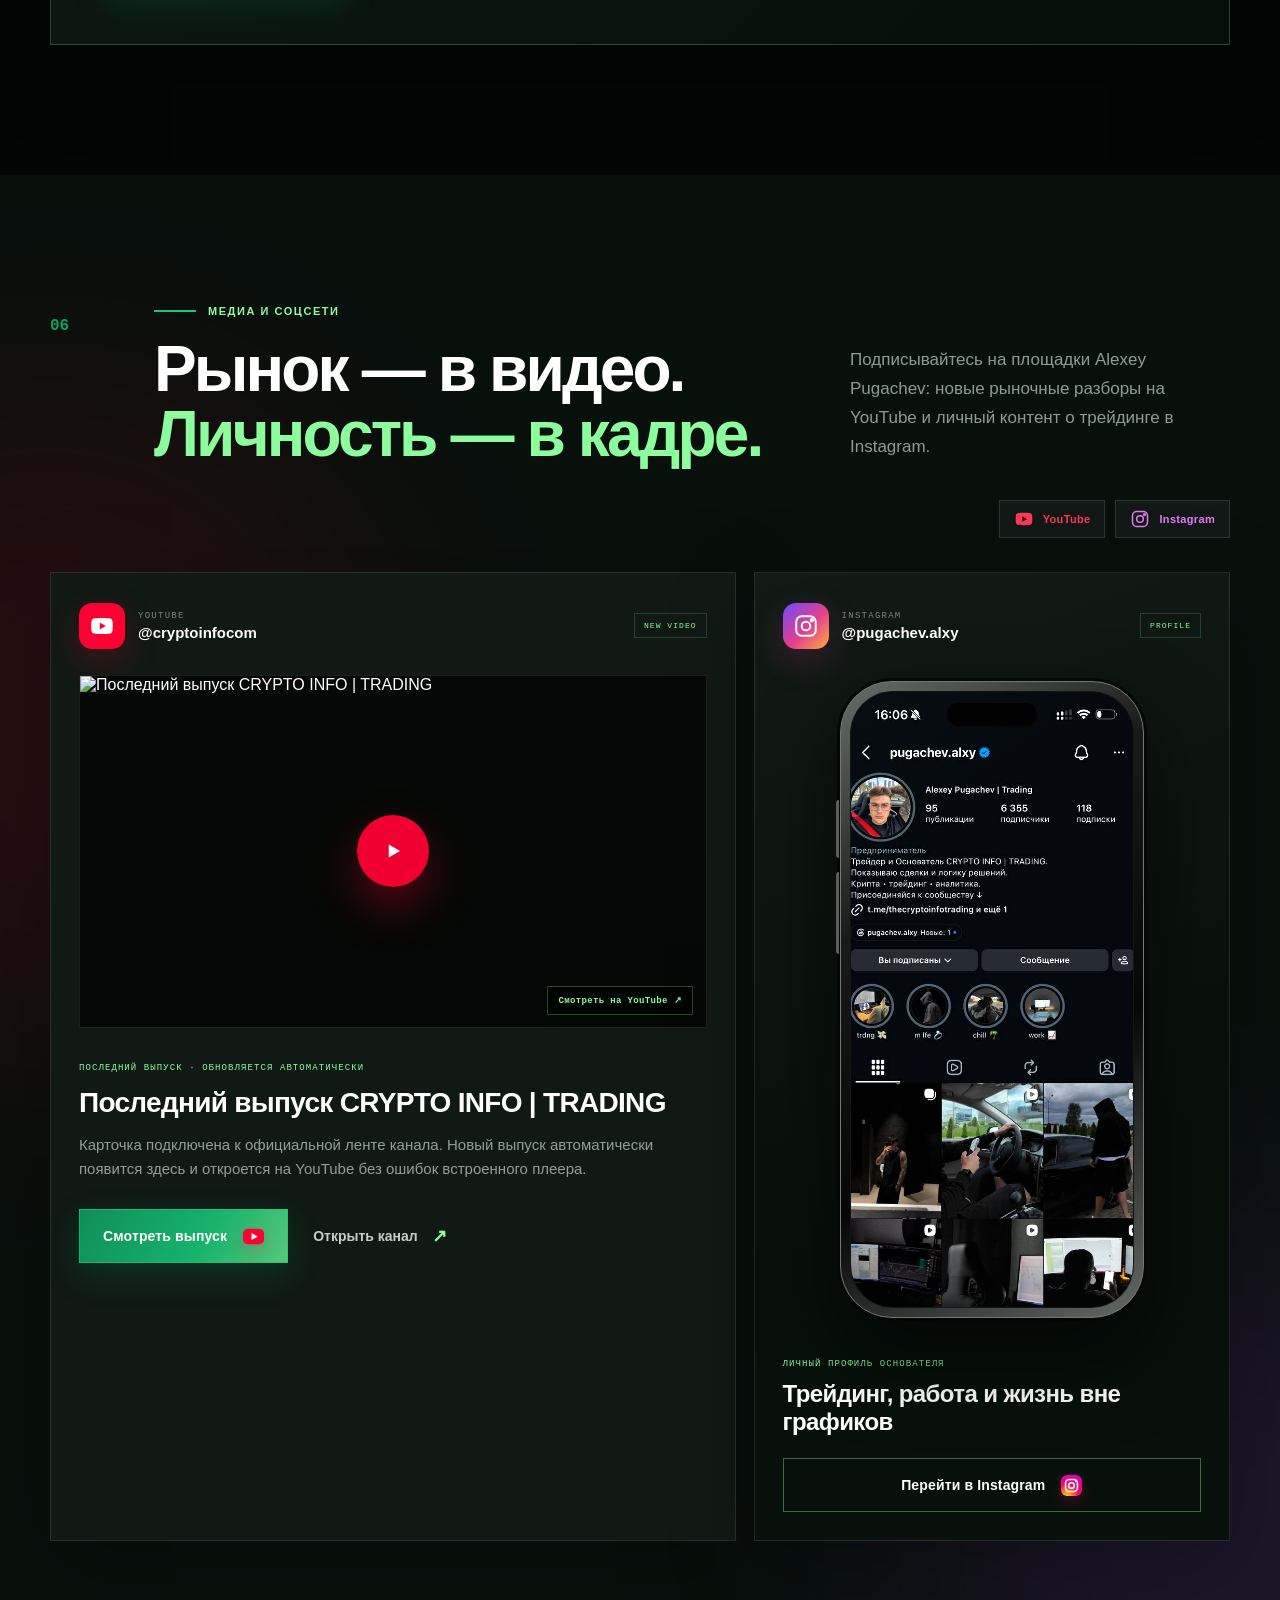
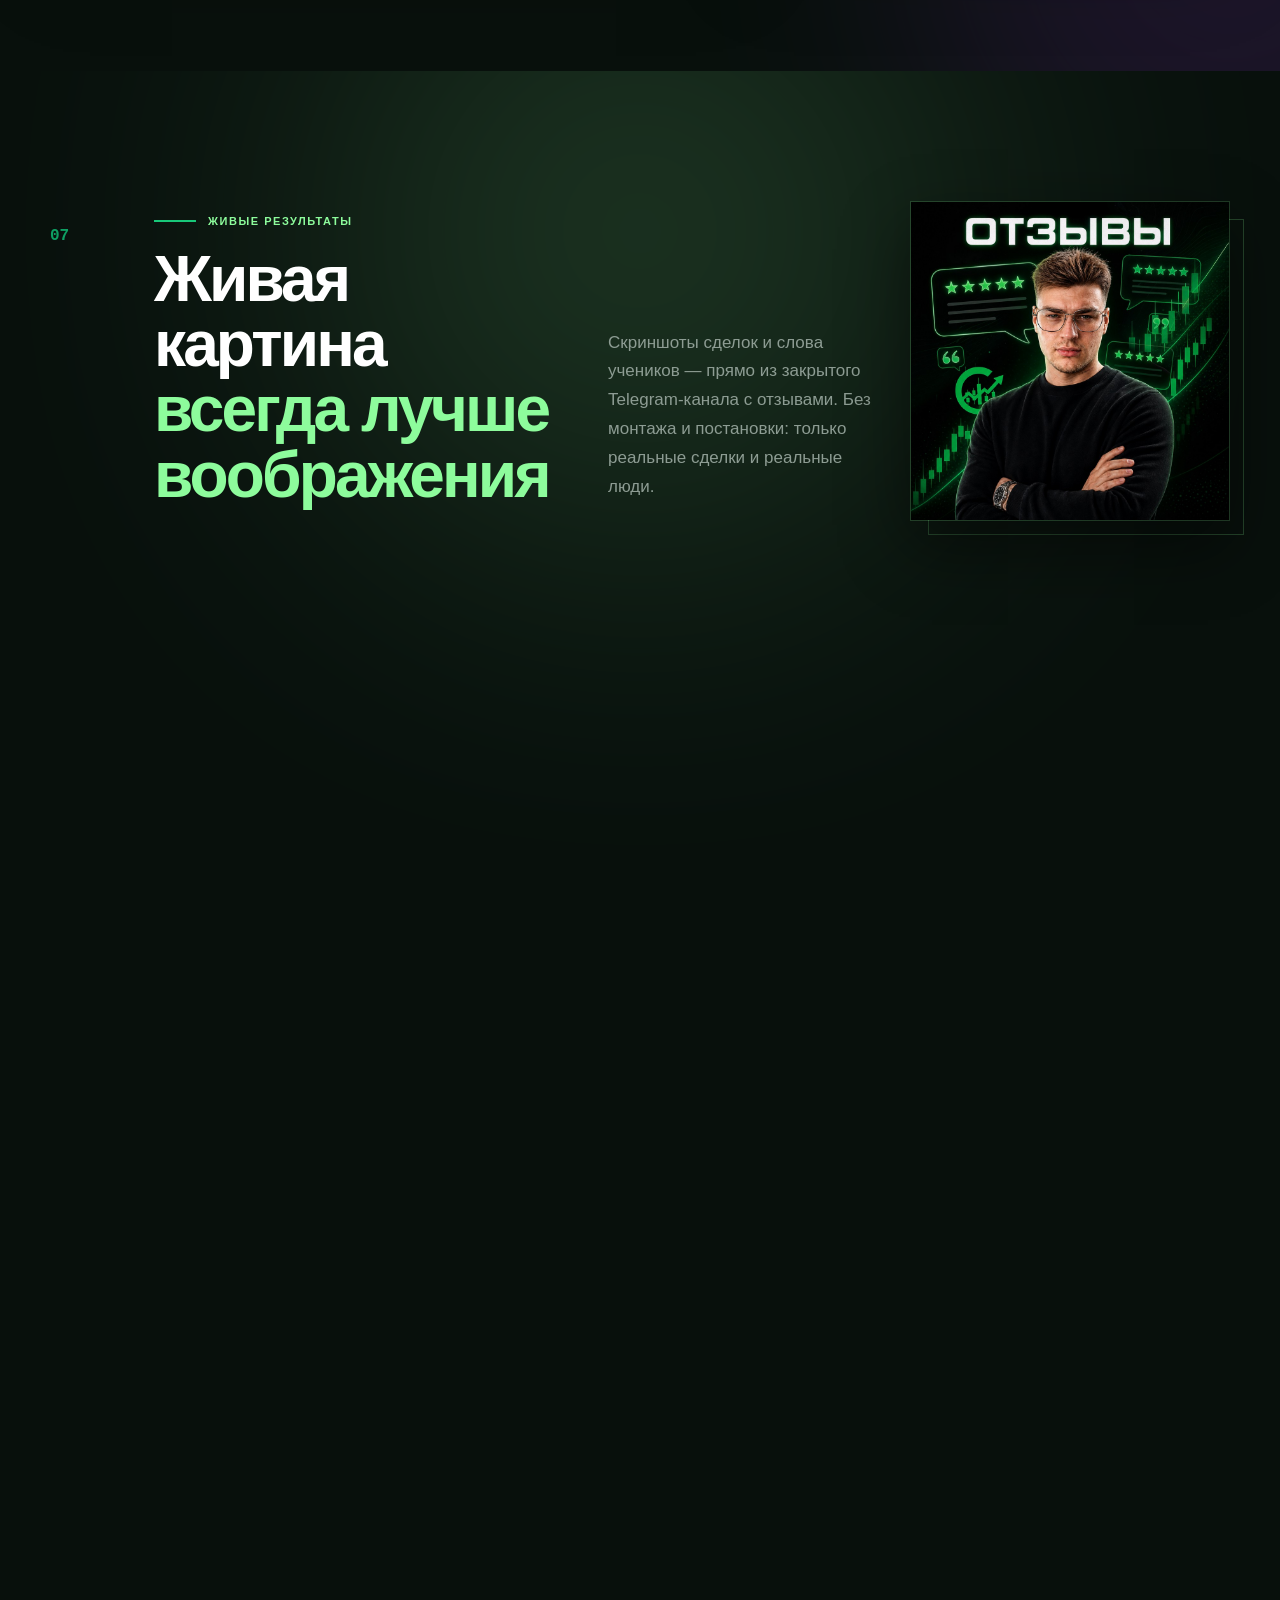
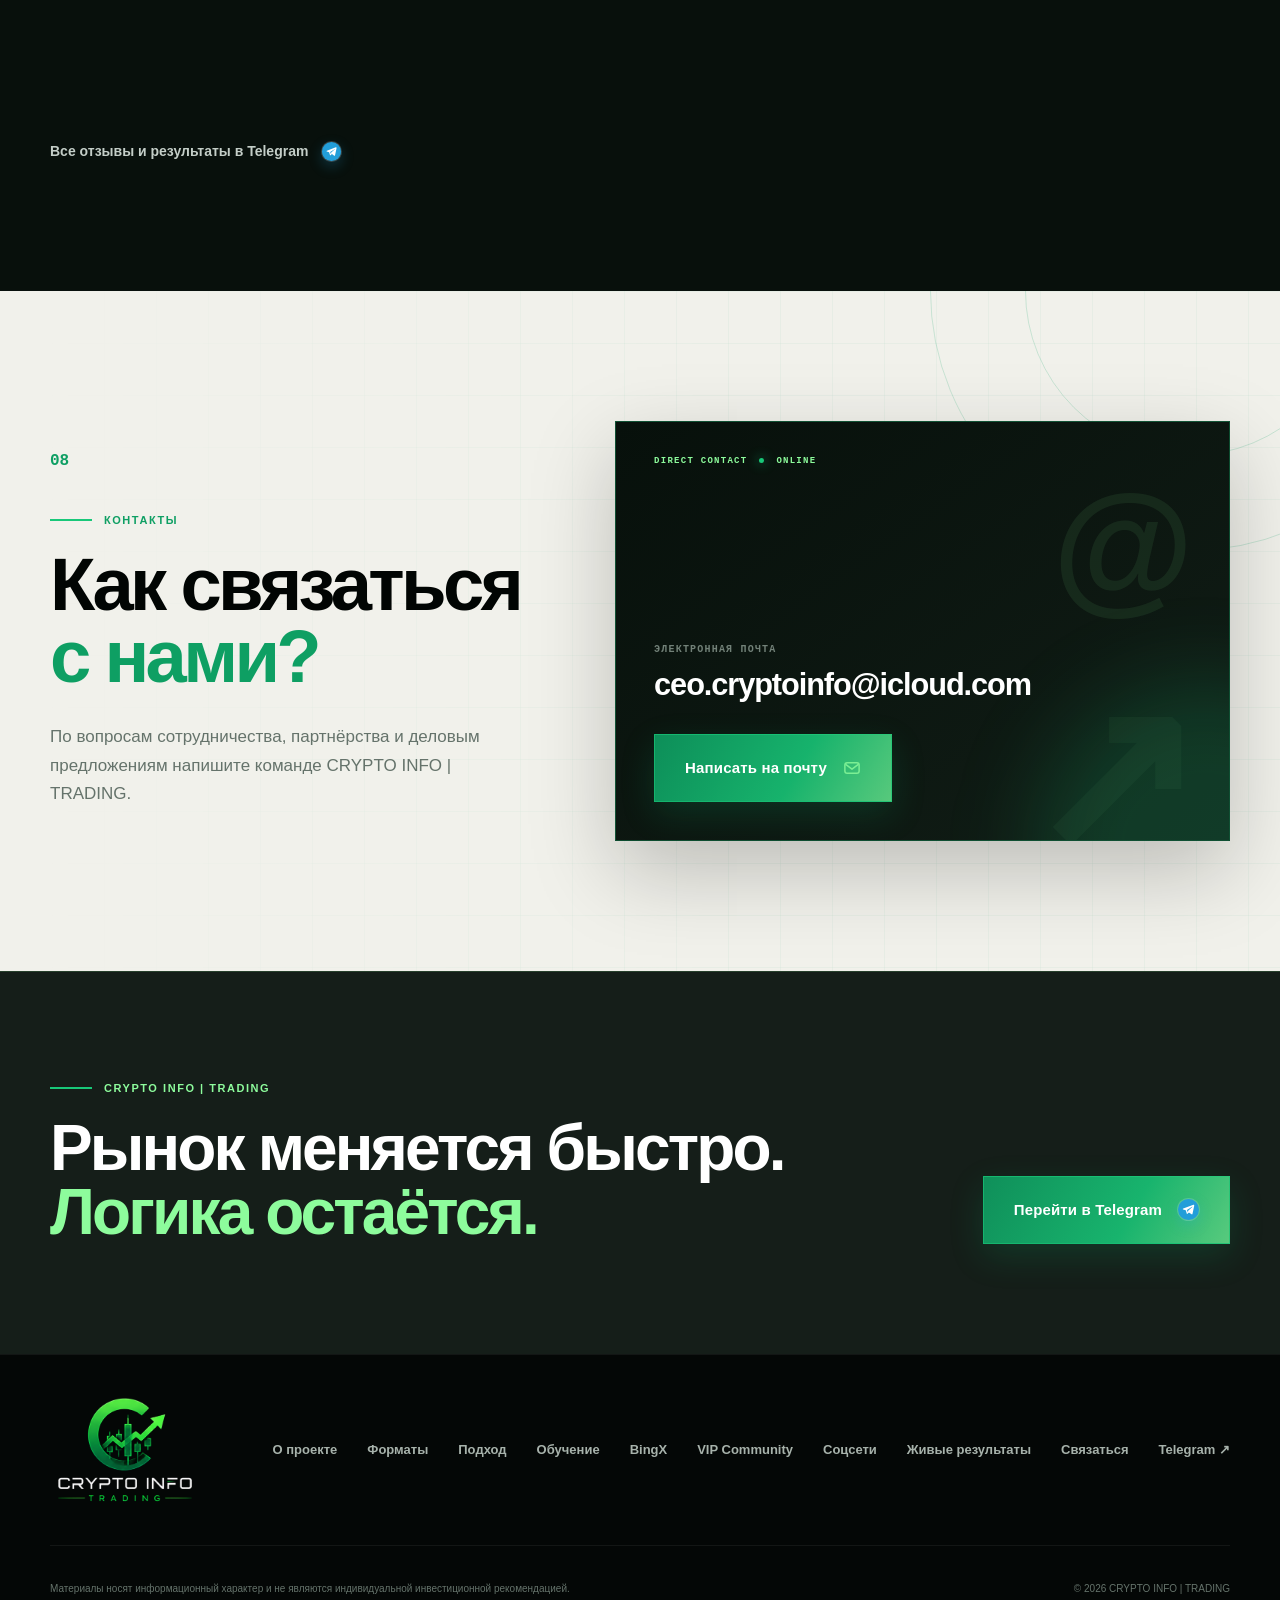
==== commit bb421121: "Обновить цены тарифов (749/999 USDT) и добавить переключатель языка RU/EN по всему сайту" ====
--- a/index.html
+++ b/index.html
@@ -1,5 +1,5 @@
 <!doctype html>
-<html lang="ru">
+<html lang="ru" data-i18n-title="meta.title" data-i18n-meta-description="meta.description">
 <head>
   <meta charset="utf-8">
   <meta name="viewport" content="width=device-width, initial-scale=1">
@@ -10,33 +10,38 @@
   <link rel="stylesheet" href="styles.css">
 </head>
 <body>
-  <a class="skip-link" href="#main">Перейти к содержанию</a>
+  <a class="skip-link" href="#main" data-i18n="nav.skipLink">Перейти к содержанию</a>
   <div class="progress" aria-hidden="true"><span></span></div>
 
   <header class="site-header" data-header>
     <div class="container header-inner">
-      <a class="brand" href="#top" aria-label="CRYPTO INFO | TRADING — на главную">
+      <a class="brand" href="#top" data-i18n-aria="nav.brandAria" aria-label="CRYPTO INFO | TRADING — на главную">
         <img src="assets/logo-full.png" alt="CRYPTO INFO | TRADING">
       </a>
 
-      <button class="menu-toggle" type="button" aria-expanded="false" aria-controls="site-nav" aria-label="Открыть меню">
+      <div class="lang-toggle" data-lang-toggle role="group" aria-label="Switch language / Переключить язык">
+        <button type="button" class="lang-btn" data-lang="ru">RU</button>
+        <button type="button" class="lang-btn" data-lang="en">EN</button>
+      </div>
+
+      <button class="menu-toggle" type="button" aria-expanded="false" aria-controls="site-nav" data-i18n-aria="nav.menuOpenAria" aria-label="Открыть меню">
         <span></span><span></span>
       </button>
 
-      <nav class="site-nav" id="site-nav" aria-label="Основная навигация">
-        <a href="#about">О проекте</a>
-        <a href="#formats">Форматы</a>
-        <a href="#method">Подход</a>
-        <a href="#education">Обучение</a>
-        <a href="#author">Автор</a>
+      <nav class="site-nav" id="site-nav" data-i18n-aria="nav.ariaLabel" aria-label="Основная навигация">
+        <a href="#about" data-i18n="nav.about">О проекте</a>
+        <a href="#formats" data-i18n="nav.formats">Форматы</a>
+        <a href="#method" data-i18n="nav.method">Подход</a>
+        <a href="#education" data-i18n="nav.education">Обучение</a>
+        <a href="#author" data-i18n="nav.author">Автор</a>
         <a href="#bingx">BingX</a>
         <a href="#vip">VIP</a>
-        <a href="#socials">Соцсети</a>
-        <a href="#results">Живые результаты</a>
-        <a href="#contact">Связаться</a>
+        <a href="#socials" data-i18n="nav.socials">Соцсети</a>
+        <a href="#results" data-i18n="nav.results">Живые результаты</a>
+        <a href="#contact" data-i18n="nav.contact">Связаться</a>
       </nav>
 
-      <a class="button button-small header-cta" href="https://t.me/thecryptoinfotrading" target="_blank" rel="noopener noreferrer">
+      <a class="button button-small header-cta" href="https://t.me/thecryptoinfotrading" target="_blank" rel="noopener noreferrer" data-i18n="nav.cta">
         Открыть Telegram <span aria-hidden="true">↗︎</span>
       </a>
     </div>
@@ -50,21 +55,21 @@
 
       <div class="container hero-inner">
         <div class="hero-copy reveal">
-          <div class="eyebrow"><span></span> Аналитика рынка / живая торговля</div>
-          <h1>Меньше шума.<br><em>Больше сигнала.</em></h1>
-          <p>Авторский взгляд на рынок, понятные торговые сценарии и дисциплина риска — в одной системе.</p>
+          <div class="eyebrow" data-i18n="hero.eyebrow"><span></span> Аналитика рынка / живая торговля</div>
+          <h1 data-i18n="hero.title">Меньше шума.<br><em>Больше сигнала.</em></h1>
+          <p data-i18n="hero.lead">Авторский взгляд на рынок, понятные торговые сценарии и дисциплина риска — в одной системе.</p>
           <div class="hero-identity">
-            <div><span>Основатель и автор</span><strong>Alexey Pugachev</strong></div>
-            <div><span>Статус</span><strong>Официальный партнёр BingX</strong></div>
+            <div><span data-i18n="hero.identity.founderLabel">Основатель и автор</span><strong>Alexey Pugachev</strong></div>
+            <div><span data-i18n="hero.identity.statusLabel">Статус</span><strong data-i18n="hero.identity.statusValue">Официальный партнёр BingX</strong></div>
           </div>
           <div class="hero-actions">
-            <a class="button" href="https://t.me/thecryptoinfotrading" target="_blank" rel="noopener noreferrer">
+            <a class="button" href="https://t.me/thecryptoinfotrading" target="_blank" rel="noopener noreferrer" data-i18n="hero.actions.primary">
               Перейти в канал <span aria-hidden="true">↗︎</span>
             </a>
-            <a class="text-link" href="#method">Как устроен разбор <span aria-hidden="true">↓︎</span></a>
-          </div>
-          <div class="signal-row" aria-label="Основные принципы проекта">
-            <span>Рынок</span><i></i><span>Сценарий</span><i></i><span>Риск</span><i></i><span>Действие</span>
+            <a class="text-link" href="#method" data-i18n="hero.actions.secondary">Как устроен разбор <span aria-hidden="true">↓︎</span></a>
+          </div>
+          <div class="signal-row" data-i18n-aria="hero.signalRow.ariaLabel" aria-label="Основные принципы проекта">
+            <span data-i18n="hero.signalRow.market">Рынок</span><i></i><span data-i18n="hero.signalRow.scenario">Сценарий</span><i></i><span data-i18n="hero.signalRow.risk">Риск</span><i></i><span data-i18n="hero.signalRow.action">Действие</span>
           </div>
         </div>
 
@@ -72,8 +77,8 @@
 
       <div class="market-strip" aria-hidden="true">
         <div class="market-strip-track">
-          <span>BTC / USD</span><b>СЦЕНАРИЙ</b><span>ETH / USD</span><b>РИСК</b><span>MARKET STRUCTURE</span><b>ЛИКВИДНОСТЬ</b>
-          <span>BTC / USD</span><b>СЦЕНАРИЙ</b><span>ETH / USD</span><b>РИСК</b><span>MARKET STRUCTURE</span><b>ЛИКВИДНОСТЬ</b>
+          <span>BTC / USD</span><b data-i18n="market.ticker.scenario">СЦЕНАРИЙ</b><span>ETH / USD</span><b data-i18n="market.ticker.risk">РИСК</b><span>MARKET STRUCTURE</span><b data-i18n="market.ticker.liquidity">ЛИКВИДНОСТЬ</b>
+          <span>BTC / USD</span><b data-i18n="market.ticker.scenario">СЦЕНАРИЙ</b><span>ETH / USD</span><b data-i18n="market.ticker.risk">РИСК</b><span>MARKET STRUCTURE</span><b data-i18n="market.ticker.liquidity">ЛИКВИДНОСТЬ</b>
         </div>
       </div>
     </section>
@@ -83,30 +88,30 @@
         <div class="section-heading reveal">
           <div class="section-number">01</div>
           <div>
-            <div class="eyebrow dark"><span></span> О проекте</div>
-            <h2>Система мышления,<br>а не поток сигналов</h2>
-          </div>
-          <p>Здесь важна не громкость прогноза, а логика решения: что происходит, почему это имеет значение и где сценарий перестаёт работать.</p>
+            <div class="eyebrow dark" data-i18n="about.eyebrow"><span></span> О проекте</div>
+            <h2 data-i18n="about.title">Система мышления,<br>а не поток сигналов</h2>
+          </div>
+          <p data-i18n="about.lead">Здесь важна не громкость прогноза, а логика решения: что происходит, почему это имеет значение и где сценарий перестаёт работать.</p>
         </div>
 
         <div class="principles">
           <article class="principle-card reveal">
             <div class="card-index">01</div>
             <div class="card-icon chart-icon" aria-hidden="true"><span></span><span></span><span></span><span></span></div>
-            <h3>Контекст</h3>
-            <p>Факты, уровни и структура рынка без перегруза терминологией.</p>
+            <h3 data-i18n="about.card1.title">Контекст</h3>
+            <p data-i18n="about.card1.desc">Факты, уровни и структура рынка без перегруза терминологией.</p>
           </article>
           <article class="principle-card featured reveal reveal-delay">
             <div class="card-index">02</div>
             <div class="card-icon route-icon" aria-hidden="true">↗︎</div>
-            <h3>Сценарий</h3>
-            <p>Условия входа, цели и понятная логика дальнейших действий.</p>
+            <h3 data-i18n="about.card2.title">Сценарий</h3>
+            <p data-i18n="about.card2.desc">Условия входа, цели и понятная логика дальнейших действий.</p>
           </article>
           <article class="principle-card reveal reveal-delay-2">
             <div class="card-index">03</div>
             <div class="card-icon shield-icon" aria-hidden="true">◇</div>
-            <h3>Риск</h3>
-            <p>Стоп, отмена идеи и размер позиции — часть каждого решения.</p>
+            <h3 data-i18n="about.card3.title">Риск</h3>
+            <p data-i18n="about.card3.desc">Стоп, отмена идеи и размер позиции — часть каждого решения.</p>
           </article>
         </div>
       </div>
@@ -117,42 +122,42 @@
         <div class="section-heading section-heading-dark reveal">
           <div class="section-number">02</div>
           <div>
-            <div class="eyebrow"><span></span> Контент-система</div>
-            <h2>Пять форматов.<br>Один визуальный код.</h2>
-          </div>
-          <p>Каждый материал сразу сообщает, что перед вами: аналитика, торговая идея, риск, новость или недельный итог.</p>
+            <div class="eyebrow" data-i18n="formats.eyebrow"><span></span> Контент-система</div>
+            <h2 data-i18n="formats.title">Пять форматов.<br>Один визуальный код.</h2>
+          </div>
+          <p data-i18n="formats.lead">Каждый материал сразу сообщает, что перед вами: аналитика, торговая идея, риск, новость или недельный итог.</p>
         </div>
 
         <div class="format-grid">
           <article class="format-card reveal">
             <div class="format-top"><span>01</span><i class="dot green"></i></div>
-            <h3>Рынок</h3>
-            <p>Структура, импульс и ключевые уровни.</p>
+            <h3 data-i18n="formats.card1.title">Рынок</h3>
+            <p data-i18n="formats.card1.desc">Структура, импульс и ключевые уровни.</p>
             <div class="mini-chart" aria-hidden="true"><svg viewBox="0 0 240 80"><path d="M0 68L28 52L55 59L86 27L112 39L145 19L172 31L205 8L240 14"/></svg></div>
           </article>
           <article class="format-card reveal reveal-delay">
             <div class="format-top"><span>02</span><i class="dot lime"></i></div>
-            <h3>Сценарий</h3>
-            <p>Вход, отмена идеи и возможные цели.</p>
+            <h3 data-i18n="formats.card2.title">Сценарий</h3>
+            <p data-i18n="formats.card2.desc">Вход, отмена идеи и возможные цели.</p>
             <div class="level-bars" aria-hidden="true"><span></span><span></span><span></span></div>
           </article>
           <article class="format-card reveal reveal-delay-2">
             <div class="format-top"><span>03</span><i class="dot red"></i></div>
-            <h3>Риск</h3>
-            <p>Ликвидность, плечо и защита позиции.</p>
+            <h3 data-i18n="formats.card3.title">Риск</h3>
+            <p data-i18n="formats.card3.desc">Ликвидность, плечо и защита позиции.</p>
             <div class="risk-scale" aria-hidden="true"><span></span></div>
           </article>
           <article class="format-card reveal">
             <div class="format-top"><span>04</span><i class="dot white"></i></div>
-            <h3>Новости</h3>
-            <p>Не просто событие, а его значение для трейдера.</p>
+            <h3 data-i18n="formats.card4.title">Новости</h3>
+            <p data-i18n="formats.card4.desc">Не просто событие, а его значение для трейдера.</p>
             <div class="news-lines" aria-hidden="true"><span></span><span></span><span></span></div>
           </article>
           <article class="format-card wide reveal reveal-delay">
             <div class="format-top"><span>05</span><i class="dot gold"></i></div>
-            <h3>Итоги недели</h3>
-            <p>Что сработало, что изменилось и где искать следующий сетап.</p>
-            <div class="week-stats" aria-hidden="true"><span>ПН</span><i></i><span>СР</span><i></i><span>ПТ</span></div>
+            <h3 data-i18n="formats.card5.title">Итоги недели</h3>
+            <p data-i18n="formats.card5.desc">Что сработало, что изменилось и где искать следующий сетап.</p>
+            <div class="week-stats" aria-hidden="true"><span data-i18n="formats.card5.mon">ПН</span><i></i><span data-i18n="formats.card5.wed">СР</span><i></i><span data-i18n="formats.card5.fri">ПТ</span></div>
           </article>
         </div>
       </div>
@@ -161,8 +166,8 @@
     <section class="manifesto">
       <div class="container manifesto-inner reveal">
         <img src="assets/logo-icon.png" alt="" aria-hidden="true">
-        <blockquote>«Факт без вывода — просто шум.<br><em>Вывод без риска — просто мнение.</em>»</blockquote>
-        <div class="manifesto-label">Принцип CRYPTO INFO</div>
+        <blockquote data-i18n="manifesto.quote">«Факт без вывода — просто шум.<br><em>Вывод без риска — просто мнение.</em>»</blockquote>
+        <div class="manifesto-label" data-i18n="manifesto.label">Принцип CRYPTO INFO</div>
       </div>
     </section>
 
@@ -171,19 +176,19 @@
         <div class="section-heading reveal">
           <div class="section-number">03</div>
           <div>
-            <div class="eyebrow dark"><span></span> Метод</div>
-            <h2>От факта<br>к решению</h2>
-          </div>
-          <p>Каждый разбор проходит одну и ту же проверяемую цепочку. Это помогает отделять эмоцию от торгового плана.</p>
+            <div class="eyebrow dark" data-i18n="method.eyebrow"><span></span> Метод</div>
+            <h2 data-i18n="method.title">От факта<br>к решению</h2>
+          </div>
+          <p data-i18n="method.lead">Каждый разбор проходит одну и ту же проверяемую цепочку. Это помогает отделять эмоцию от торгового плана.</p>
         </div>
 
         <ol class="method-flow">
-          <li class="reveal"><span>01</span><b>Крючок</b><small>Что требует внимания</small></li>
-          <li class="reveal"><span>02</span><b>Факт</b><small>Что произошло</small></li>
-          <li class="reveal"><span>03</span><b>Значение</b><small>Почему это важно</small></li>
-          <li class="reveal"><span>04</span><b>Сценарий</b><small>Что можно делать</small></li>
-          <li class="reveal"><span>05</span><b>Риск</b><small>Где идея отменяется</small></li>
-          <li class="reveal"><span>06</span><b>Действие</b><small>Следующий шаг</small></li>
+          <li class="reveal"><span>01</span><b data-i18n="method.step1.title">Крючок</b><small data-i18n="method.step1.desc">Что требует внимания</small></li>
+          <li class="reveal"><span>02</span><b data-i18n="method.step2.title">Факт</b><small data-i18n="method.step2.desc">Что произошло</small></li>
+          <li class="reveal"><span>03</span><b data-i18n="method.step3.title">Значение</b><small data-i18n="method.step3.desc">Почему это важно</small></li>
+          <li class="reveal"><span>04</span><b data-i18n="method.step4.title">Сценарий</b><small data-i18n="method.step4.desc">Что можно делать</small></li>
+          <li class="reveal"><span>05</span><b data-i18n="method.step5.title">Риск</b><small data-i18n="method.step5.desc">Где идея отменяется</small></li>
+          <li class="reveal"><span>06</span><b data-i18n="method.step6.title">Действие</b><small data-i18n="method.step6.desc">Следующий шаг</small></li>
         </ol>
       </div>
     </section>
@@ -196,10 +201,10 @@
           <div class="section-heading section-heading-dark reveal">
             <div class="section-number">04</div>
             <div>
-              <div class="eyebrow"><span></span> Авторское обучение</div>
-              <h2>От первых шагов<br><em>до уровня PRO</em></h2>
-            </div>
-            <p>Системная программа Alexey Pugachev о работе на рынке, построении прибыли и контроле рисков — с поддержкой на каждом этапе.</p>
+              <div class="eyebrow" data-i18n="education.eyebrow"><span></span> Авторское обучение</div>
+              <h2 data-i18n="education.title">От первых шагов<br><em>до уровня PRO</em></h2>
+            </div>
+            <p data-i18n="education.lead">Системная программа Alexey Pugachev о работе на рынке, построении прибыли и контроле рисков — с поддержкой на каждом этапе.</p>
           </div>
           <div class="heading-photo reveal reveal-delay">
             <img src="assets/tab-obuchenie.jpg" alt="Обучение с Alexey Pugachev — CRYPTO INFO | TRADING" loading="lazy">
@@ -210,31 +215,31 @@
           <article class="education-card reveal">
             <div class="education-card-head">
               <span class="education-index">01 / VIDEO</span>
-              <span class="education-format">С куратором</span>
+              <span class="education-format" data-i18n="education.card1.format">С куратором</span>
             </div>
             <h3>TRADER<br><em>с 0 до PRO 3.0</em></h3>
-            <p class="education-lead">Авторское модульное обучение, выстроенное от базовых знаний до профессионального уровня.</p>
-            <div class="education-stats" aria-label="Состав программы">
-              <div><strong>5</strong><span>модулей</span></div>
-              <div><strong>55</strong><span>видеоуроков</span></div>
+            <p class="education-lead" data-i18n="education.card1.lead">Авторское модульное обучение, выстроенное от базовых знаний до профессионального уровня.</p>
+            <div class="education-stats" data-i18n-aria="education.statsAria1" aria-label="Состав программы">
+              <div><strong>5</strong><span data-i18n="education.card1.stat1Label">модулей</span></div>
+              <div><strong>55</strong><span data-i18n="education.card1.stat2Label">видеоуроков</span></div>
             </div>
             <ul class="education-list">
-              <li>Обучение в закрытом Telegram-чате</li>
-              <li>Сопровождение действующего куратора</li>
-              <li>Неограниченная по времени поддержка во время и после обучения</li>
-              <li>Практика работы, построения прибыли и контроля рисков</li>
+              <li data-i18n="education.card1.list1">Обучение в закрытом Telegram-чате</li>
+              <li data-i18n="education.card1.list2">Сопровождение действующего куратора</li>
+              <li data-i18n="education.card1.list3">Неограниченная по времени поддержка во время и после обучения</li>
+              <li data-i18n="education.card1.list4">Практика работы, построения прибыли и контроля рисков</li>
             </ul>
-            <div class="education-price" aria-label="Стоимость тарифа">
-              <span class="education-price-old">1 500 USDT</span>
-              <strong>999 USDT</strong>
-              <small>Специальная стоимость</small>
+            <div class="education-price" data-i18n-aria="education.priceAria" aria-label="Стоимость тарифа">
+              <span class="education-price-old">1 000 USDT</span>
+              <strong>749 USDT</strong>
+              <small data-i18n="education.priceLabel1">Специальная стоимость</small>
             </div>
             <div class="education-actions">
               <div class="education-status" role="status">
                 <span class="education-status-dot" aria-hidden="true"></span>
                 <span class="education-status-text">
-                  <b>Приём временно закрыт</b>
-                  <small>Дозаписываем программу — скоро откроем набор</small>
+                  <b data-i18n="education.status.title">Приём временно закрыт</b>
+                  <small data-i18n="education.status.desc">Дозаписываем программу — скоро откроем набор</small>
                 </span>
               </div>
             </div>
@@ -243,101 +248,101 @@
           <article class="education-card education-card-featured reveal reveal-delay">
             <div class="education-card-head">
               <span class="education-index">02 / LIVE</span>
-              <span class="education-format">Индивидуально</span>
+              <span class="education-format" data-i18n="education.card2.format">Индивидуально</span>
             </div>
             <h3>Индивидуальный<br><em>PRO 3.0</em></h3>
-            <p class="education-lead">Полная программа PRO 3.0 в персональном формате: все уроки проходят онлайн на живых созвонах.</p>
-            <div class="education-stats" aria-label="Формат программы">
-              <div><strong>1:1</strong><span>формат</span></div>
-              <div><strong>LIVE</strong><span>онлайн-созвоны</span></div>
+            <p class="education-lead" data-i18n="education.card2.lead">Полная программа PRO 3.0 в персональном формате: все уроки проходят онлайн на живых созвонах.</p>
+            <div class="education-stats" data-i18n-aria="education.statsAria2" aria-label="Формат программы">
+              <div><strong>1:1</strong><span data-i18n="education.card2.stat1Label">формат</span></div>
+              <div><strong>LIVE</strong><span data-i18n="education.card2.stat2Label">онлайн-созвоны</span></div>
             </div>
             <ul class="education-list">
-              <li>Индивидуальное прохождение всех тем программы</li>
-              <li>Живые онлайн-занятия и разбор вопросов</li>
-              <li>Персональная обратная связь и поддержка без ограничения по времени</li>
-              <li>Фокус на работе, прибыли и системном контроле рисков</li>
+              <li data-i18n="education.card2.list1">Индивидуальное прохождение всех тем программы</li>
+              <li data-i18n="education.card2.list2">Живые онлайн-занятия и разбор вопросов</li>
+              <li data-i18n="education.card2.list3">Персональная обратная связь и поддержка без ограничения по времени</li>
+              <li data-i18n="education.card2.list4">Фокус на работе, прибыли и системном контроле рисков</li>
             </ul>
-            <div class="education-price" aria-label="Стоимость тарифа">
-              <span class="education-price-old">2 000 USDT</span>
-              <strong>1 499 USDT</strong>
-              <small>Индивидуальный формат</small>
+            <div class="education-price" data-i18n-aria="education.priceAria" aria-label="Стоимость тарифа">
+              <span class="education-price-old">1 500 USDT</span>
+              <strong>999 USDT</strong>
+              <small data-i18n="education.priceLabel2">Индивидуальный формат</small>
             </div>
             <div class="education-actions">
               <div class="education-status" role="status">
                 <span class="education-status-dot" aria-hidden="true"></span>
                 <span class="education-status-text">
-                  <b>Приём временно закрыт</b>
-                  <small>Дозаписываем программу — скоро откроем набор</small>
+                  <b data-i18n="education.status.title">Приём временно закрыт</b>
+                  <small data-i18n="education.status.desc">Дозаписываем программу — скоро откроем набор</small>
                 </span>
               </div>
             </div>
           </article>
         </div>
 
-        <aside class="education-aftercare reveal" aria-label="Поддержка после обучения">
+        <aside class="education-aftercare reveal" data-i18n-aria="education.aftercareAria" aria-label="Поддержка после обучения">
           <span class="education-aftercare-mark" aria-hidden="true">→︎</span>
           <div>
-            <small>Путь продолжается</small>
-            <p>Каждый ученик после обучения никогда не остаётся один. Настоящее начало пути открывается после завершения программы — в закрытом VIP Community для трейдеров.</p>
-          </div>
-          <a class="text-link" href="#vip">Перейти к VIP Community <span aria-hidden="true">↓︎</span></a>
+            <small data-i18n="education.aftercare.label">Путь продолжается</small>
+            <p data-i18n="education.aftercare.text">Каждый ученик после обучения никогда не остаётся один. Настоящее начало пути открывается после завершения программы — в закрытом VIP Community для трейдеров.</p>
+          </div>
+          <a class="text-link" href="#vip" data-i18n="education.aftercare.cta">Перейти к VIP Community <span aria-hidden="true">↓︎</span></a>
         </aside>
 
-        <div class="education-reviews reveal" aria-label="Отзывы учеников">
-          <span class="education-reviews-label">Живые отзывы учеников</span>
+        <div class="education-reviews reveal" data-i18n-aria="education.reviewsAria" aria-label="Отзывы учеников">
+          <span class="education-reviews-label" data-i18n="education.reviews.label">Живые отзывы учеников</span>
           <div class="education-reviews-grid">
             <blockquote class="testimonial-card testimonial-card-compact">
-              <p>«Обучение классное, всё доходчиво объясняют в свободной форме, без воды и заумных слов — простым языком для любого уровня знаний. Материал полезный: от стратегий до контроля эмоций.»</p>
-              <cite>Вадим Логутов<span>Отзыв в Telegram</span></cite>
+              <p data-i18n="testimonial.vadim">«Обучение классное, всё доходчиво объясняют в свободной форме, без воды и заумных слов — простым языком для любого уровня знаний. Материал полезный: от стратегий до контроля эмоций.»</p>
+              <cite>Вадим Логутов<span data-i18n="testimonial.sourceLabel">Отзыв в Telegram</span></cite>
             </blockquote>
             <blockquote class="testimonial-card testimonial-card-compact">
-              <p>«Обучение длилось 4 месяца, и они пролетели незаметно. Лёша объяснял всё по несколько раз — у него большой талант и настоящее стремление обучать и помогать людям. Позже я сам стал частью команды.»</p>
-              <cite>Revan_BingX<span>Отзыв в Telegram</span></cite>
+              <p data-i18n="testimonial.revan">«Обучение длилось 4 месяца, и они пролетели незаметно. Лёша объяснял всё по несколько раз — у него большой талант и настоящее стремление обучать и помогать людям. Позже я сам стал частью команды.»</p>
+              <cite>Revan_BingX<span data-i18n="testimonial.sourceLabel">Отзыв в Telegram</span></cite>
             </blockquote>
             <blockquote class="testimonial-card testimonial-card-compact">
-              <p>«Хочу поблагодарить от души за шикарное обучение. Всё подробно, доступно и без лишней воды — только то, что реально работает. Объясняет снова и снова, пока не поймёшь. Я был полным нулём, а теперь вместе с командой зарабатываю на рынке.»</p>
-              <cite>Александр Никитин<span>Отзыв в Telegram</span></cite>
+              <p data-i18n="testimonial.alexandr">«Хочу поблагодарить от души за шикарное обучение. Всё подробно, доступно и без лишней воды — только то, что реально работает. Объясняет снова и снова, пока не поймёшь. Я был полным нулём, а теперь вместе с командой зарабатываю на рынке.»</p>
+              <cite>Александр Никитин<span data-i18n="testimonial.sourceLabel">Отзыв в Telegram</span></cite>
             </blockquote>
             <blockquote class="testimonial-card testimonial-card-compact">
-              <p>«Пришёл на курс с нулевыми знаниями о крипте. Обучение подробное, с повторением по всем темам и ответами на все вопросы. Спустя три месяца уже открываю свои сделки и делаю прибыль. Очень помогает комьюнити и сделки от самого Лёши.»</p>
-              <cite>Владислав<span>Отзыв в Telegram</span></cite>
+              <p data-i18n="testimonial.vladislav">«Пришёл на курс с нулевыми знаниями о крипте. Обучение подробное, с повторением по всем темам и ответами на все вопросы. Спустя три месяца уже открываю свои сделки и делаю прибыль. Очень помогает комьюнити и сделки от самого Лёши.»</p>
+              <cite>Владислав<span data-i18n="testimonial.sourceLabel">Отзыв в Telegram</span></cite>
             </blockquote>
             <blockquote class="testimonial-card testimonial-card-compact">
-              <p>«С самого начала Лёха выделялся — писал чётко, по делу, без воды. Сначала просто тестировал его идеи, и они начали приносить результат — тогда решился на обучение. До этого знания о рынке были полным хаосом, а теперь всё разложено по полочкам.»</p>
-              <cite>Gunzi_Stone<span>Отзыв в Telegram</span></cite>
+              <p data-i18n="testimonial.gunzi">«С самого начала Лёха выделялся — писал чётко, по делу, без воды. Сначала просто тестировал его идеи, и они начали приносить результат — тогда решился на обучение. До этого знания о рынке были полным хаосом, а теперь всё разложено по полочкам.»</p>
+              <cite>Gunzi_Stone<span data-i18n="testimonial.sourceLabel">Отзыв в Telegram</span></cite>
             </blockquote>
             <blockquote class="testimonial-card testimonial-card-compact">
-              <p>«Я кайфую от обучения. Обстановка комфортная, информация воспринимается легко. Нравится, что всегда возвращаемся к повторению предыдущих тем — новый материал прогоняем не один раз, это реально помогает. Ещё супер мотивирует хороший фидбэк по домашкам.»</p>
-              <cite>Ксюша<span>Отзыв в Telegram</span></cite>
+              <p data-i18n="testimonial.ksyusha">«Я кайфую от обучения. Обстановка комфортная, информация воспринимается легко. Нравится, что всегда возвращаемся к повторению предыдущих тем — новый материал прогоняем не один раз, это реально помогает. Ещё супер мотивирует хороший фидбэк по домашкам.»</p>
+              <cite>Ксюша<span data-i18n="testimonial.sourceLabel">Отзыв в Telegram</span></cite>
             </blockquote>
           </div>
-          <a class="text-link education-reviews-more" href="https://t.me/cryptoinfoprime" target="_blank" rel="noopener noreferrer">Читать больше отзывов <span aria-hidden="true">↗︎</span></a>
-        </div>
-
-        <p class="education-note reveal"><span>!</span> Оплата доступна только в USDT. Перед переводом обязательно проверьте выбранную сеть.</p>
+          <a class="text-link education-reviews-more" href="https://t.me/cryptoinfoprime" target="_blank" rel="noopener noreferrer" data-i18n="education.reviews.more">Читать больше отзывов <span aria-hidden="true">↗︎</span></a>
+        </div>
+
+        <p class="education-note reveal"><span>!</span> <span data-i18n="education.note">Оплата доступна только в USDT. Перед переводом обязательно проверьте выбранную сеть.</span></p>
       </div>
 
       <div class="payment-modal" data-payment-modal aria-hidden="true">
         <div class="payment-backdrop" data-payment-close aria-hidden="true"></div>
         <section class="payment-dialog" role="dialog" aria-modal="true" aria-labelledby="payment-title">
-          <button class="payment-close" type="button" data-payment-close aria-label="Закрыть окно оплаты">×</button>
+          <button class="payment-close" type="button" data-payment-close data-i18n-aria="payment.closeAria" aria-label="Закрыть окно оплаты">×</button>
 
           <div class="payment-summary">
             <span class="payment-kicker">SECURE USDT PAYMENT</span>
-            <h3 id="payment-title">Оплата обучения</h3>
+            <h3 id="payment-title" data-i18n="payment.title">Оплата обучения</h3>
             <p class="payment-plan-name" data-payment-plan-name>TRADER с 0 до PRO 3.0</p>
             <div class="payment-price">
               <span data-payment-old-price>1 500 USDT</span>
               <strong data-payment-price>999 USDT</strong>
             </div>
 
-            <div class="payment-steps" aria-label="Порядок оплаты">
-              <span><b>01</b> Выберите сеть</span>
-              <span><b>02</b> Переведите точную сумму</span>
-              <span><b>03</b> Отправьте TXID и скриншот</span>
-            </div>
-
-            <div class="payment-networks" role="group" aria-label="Выберите сеть USDT">
+            <div class="payment-steps" data-i18n-aria="payment.stepsAria" aria-label="Порядок оплаты">
+              <span data-i18n="payment.step1"><b>01</b> Выберите сеть</span>
+              <span data-i18n="payment.step2"><b>02</b> Переведите точную сумму</span>
+              <span data-i18n="payment.step3"><b>03</b> Отправьте TXID и скриншот</span>
+            </div>
+
+            <div class="payment-networks" role="group" data-i18n-aria="payment.networksAria" aria-label="Выберите сеть USDT">
               <button type="button" data-payment-network="trc20">TRC20<small>TRON</small></button>
               <button type="button" data-payment-network="bep20">BEP20<small>BNB Chain</small></button>
               <button type="button" data-payment-network="erc20">ERC20<small>Ethereum</small></button>
@@ -352,7 +357,7 @@
               <div class="payment-address">
                 <small data-payment-network-label>USDT · TRC20</small>
                 <code data-payment-address>TFxyrMF5ArA4zmWMhLM5ibPCMNEZyV9Qjz</code>
-                <button type="button" data-payment-copy>Скопировать адрес</button>
+                <button type="button" data-payment-copy data-i18n="payment.copyAddress">Скопировать адрес</button>
               </div>
             </div>
 
@@ -370,43 +375,43 @@
             <input type="hidden" name="Адрес получателя" data-payment-form-address value="TFxyrMF5ArA4zmWMhLM5ibPCMNEZyV9Qjz">
 
             <div class="payment-proof-head">
-              <span>ПОДТВЕРЖДЕНИЕ ПЕРЕВОДА</span>
-              <h4>Отправьте данные для проверки</h4>
-              <p>После отправки формы откроется личный Telegram Alexey Pugachev.</p>
+              <span data-i18n="payment.proofHead.kicker">ПОДТВЕРЖДЕНИЕ ПЕРЕВОДА</span>
+              <h4 data-i18n="payment.proofHead.title">Отправьте данные для проверки</h4>
+              <p data-i18n="payment.proofHead.desc">После отправки формы откроется личный Telegram Alexey Pugachev.</p>
             </div>
 
             <label class="payment-field">
-              <span>Ваш Telegram username</span>
+              <span data-i18n="payment.field.telegram">Ваш Telegram username</span>
               <input type="text" name="Telegram" placeholder="@username" minlength="5" maxlength="33" required autocomplete="off">
             </label>
 
             <label class="payment-field">
-              <span>TXID / хеш транзакции</span>
-              <input type="text" name="TXID" placeholder="Вставьте идентификатор перевода" minlength="12" maxlength="140" required autocomplete="off">
+              <span data-i18n="payment.field.txid">TXID / хеш транзакции</span>
+              <input type="text" name="TXID" placeholder="Вставьте идентификатор перевода" data-i18n-placeholder="payment.field.txidPlaceholder" minlength="12" maxlength="140" required autocomplete="off">
             </label>
 
             <label class="payment-file">
-              <span>Скриншот перевода <b>обязательно</b></span>
+              <span data-i18n="payment.field.screenshotLabel">Скриншот перевода <b>обязательно</b></span>
               <input type="file" name="attachment" accept="image/png,image/jpeg,image/webp" required data-payment-file>
               <span class="payment-file-ui">
-                <strong data-payment-file-name>Выбрать PNG, JPG или WEBP</strong>
-                <small>Не более 10 МБ</small>
+                <strong data-payment-file-name data-i18n="payment.field.fileDefault">Выбрать PNG, JPG или WEBP</strong>
+                <small data-i18n="payment.field.fileHint">Не более 10 МБ</small>
               </span>
             </label>
 
             <label class="payment-field">
-              <span>Комментарий <small>необязательно</small></span>
-              <textarea name="Комментарий" rows="3" placeholder="Имя отправителя или дополнительная информация"></textarea>
+              <span data-i18n="payment.field.comment">Комментарий <small>необязательно</small></span>
+              <textarea name="Комментарий" rows="3" placeholder="Имя отправителя или дополнительная информация" data-i18n-placeholder="payment.field.commentPlaceholder"></textarea>
             </label>
 
             <label class="payment-consent">
               <input type="checkbox" name="Согласие на обработку данных" value="Да" required>
-              <span>Согласен на передачу платёжных данных и скриншота через FormSubmit для проверки оплаты.</span>
+              <span data-i18n="payment.consent">Согласен на передачу платёжных данных и скриншота через FormSubmit для проверки оплаты.</span>
             </label>
 
             <p class="payment-form-error" data-payment-error role="alert"></p>
-            <button class="button button-large payment-submit" type="submit">Отправить подтверждение <span aria-hidden="true">→︎</span></button>
-            <small class="payment-privacy">Никогда не отправляйте seed-фразу, пароль или приватный ключ.</small>
+            <button class="button button-large payment-submit" type="submit" data-i18n="payment.submit">Отправить подтверждение <span aria-hidden="true">→︎</span></button>
+            <small class="payment-privacy" data-i18n="payment.privacyNote">Никогда не отправляйте seed-фразу, пароль или приватный ключ.</small>
           </form>
         </section>
       </div>
@@ -420,18 +425,18 @@
           <div class="avatar-caption"><span>FOUNDER / AUTHOR</span><b>Alexey Pugachev</b></div>
         </div>
         <div class="author-copy reveal reveal-delay">
-          <div class="eyebrow"><span></span> Основатель и автор</div>
+          <div class="eyebrow" data-i18n="author.eyebrow"><span></span> Основатель и автор</div>
           <h2>Alexey<br><em>Pugachev</em></h2>
-          <div class="author-role">Основатель CRYPTO INFO | TRADING<br>и официальный партнёр биржи BingX</div>
-          <p>Личный рыночный комментарий, прозрачная логика сценариев и дисциплина риска превращают поток информации в понятную систему действий.</p>
+          <div class="author-role" data-i18n="author.role">Основатель CRYPTO INFO | TRADING<br>и официальный партнёр биржи BingX</div>
+          <p data-i18n="author.lead">Личный рыночный комментарий, прозрачная логика сценариев и дисциплина риска превращают поток информации в понятную систему действий.</p>
           <div class="author-points">
-            <span><i>✓</i> Прямой язык</span>
-            <span><i>✓</i> Прозрачная логика</span>
-            <span><i>✓</i> Риск до результата</span>
+            <span data-i18n="author.point1"><i>✓</i> Прямой язык</span>
+            <span data-i18n="author.point2"><i>✓</i> Прозрачная логика</span>
+            <span data-i18n="author.point3"><i>✓</i> Риск до результата</span>
           </div>
           <div class="author-actions">
-            <a class="button" href="https://t.me/thecryptoinfotrading" target="_blank" rel="noopener noreferrer">Читать канал <span aria-hidden="true">↗︎</span></a>
-            <a class="text-link" href="#bingx">Партнёрство BingX <span aria-hidden="true">↓︎</span></a>
+            <a class="button" href="https://t.me/thecryptoinfotrading" target="_blank" rel="noopener noreferrer" data-i18n="author.actions.primary">Читать канал <span aria-hidden="true">↗︎</span></a>
+            <a class="text-link" href="#bingx" data-i18n="author.actions.secondary">Партнёрство BingX <span aria-hidden="true">↓︎</span></a>
           </div>
         </div>
       </div>
@@ -441,21 +446,21 @@
       <div class="partner-aura" aria-hidden="true"></div>
       <div class="container partner-inner">
         <div class="partner-copy reveal">
-          <div class="eyebrow"><span></span> Официальное партнёрство</div>
+          <div class="eyebrow" data-i18n="partner.eyebrow"><span></span> Официальное партнёрство</div>
           <div class="partner-mark">
             <span>CRYPTO INFO</span>
             <i>×</i>
             <span class="bingx-lockup"><img class="bingx-icon" src="assets/bingx-logo.png" alt=""><img class="bingx-wordmark" src="assets/bingx-wordmark.png" alt="BingX"></span>
           </div>
-          <h2>Торговая инфраструктура<br><em>для участников сообщества</em></h2>
-          <p>Alexey Pugachev и CRYPTO INFO | TRADING являются официальными партнёрами BingX. Партнёрская регистрация — первый шаг для доступа в закрытое VIP Community.</p>
-          <a class="button button-large" href="https://bingx.com/ru/partner/cryptoinfotrading" target="_blank" rel="noopener noreferrer">Зарегистрироваться на BingX <span aria-hidden="true">↗︎</span></a>
-        </div>
-        <aside class="partner-card reveal reveal-delay" aria-label="Статус партнёрства BingX">
+          <h2 data-i18n="partner.title">Торговая инфраструктура<br><em>для участников сообщества</em></h2>
+          <p data-i18n="partner.lead">Alexey Pugachev и CRYPTO INFO | TRADING являются официальными партнёрами BingX. Партнёрская регистрация — первый шаг для доступа в закрытое VIP Community.</p>
+          <a class="button button-large" href="https://bingx.com/ru/partner/cryptoinfotrading" target="_blank" rel="noopener noreferrer" data-i18n="partner.cta">Зарегистрироваться на BingX <span aria-hidden="true">↗︎</span></a>
+        </div>
+        <aside class="partner-card reveal reveal-delay" data-i18n-aria="partner.cardAria" aria-label="Статус партнёрства BingX">
           <div class="partner-card-top"><span>OFFICIAL</span><span>PARTNER</span></div>
           <div class="partner-x"><img class="bingx-icon" src="assets/bingx-logo.png" alt=""><img class="bingx-wordmark" src="assets/bingx-wordmark.png" alt="Логотип BingX"></div>
           <div class="partner-line"></div>
-          <p>Партнёрская ссылка<br>CRYPTO INFO | TRADING</p>
+          <p data-i18n="partner.cardText">Партнёрская ссылка<br>CRYPTO INFO | TRADING</p>
           <span class="partner-code">/cryptoinfotrading</span>
         </aside>
       </div>
@@ -466,36 +471,36 @@
         <div class="section-heading section-heading-dark reveal">
           <div class="section-number">05</div>
           <div>
-            <div class="eyebrow"><span></span> Закрытое сообщество</div>
-            <h2>VIP Community<br><em>для трейдеров</em></h2>
-          </div>
-          <p>Среда для тех, кто хочет торговать не в одиночку: видеть пульс рынка, обсуждать идеи и работать по понятным сценариям.</p>
+            <div class="eyebrow" data-i18n="vip.eyebrow"><span></span> Закрытое сообщество</div>
+            <h2 data-i18n="vip.title">VIP Community<br><em>для трейдеров</em></h2>
+          </div>
+          <p data-i18n="vip.lead">Среда для тех, кто хочет торговать не в одиночку: видеть пульс рынка, обсуждать идеи и работать по понятным сценариям.</p>
         </div>
 
         <div class="vip-benefits">
-          <article class="vip-card reveal"><span>01</span><h3>Умные сигналы</h3><p>Ежедневные рекомендации для фьючерсов — быстро, чётко и по делу.</p></article>
-          <article class="vip-card reveal reveal-delay"><span>02</span><h3>Пульс рынка</h3><p>Оперативные сводки и актуальные точки внимания для трейдера.</p></article>
-          <article class="vip-card reveal reveal-delay-2"><span>03</span><h3>Гибкие стратегии</h3><p>Сценарии для спота, среднесрока и разных торговых горизонтов.</p></article>
-          <article class="vip-card reveal"><span>04</span><h3>Закрытый чат</h3><p>Общение с единомышленниками, обмен идеями и живое комьюнити.</p></article>
-          <article class="vip-card reveal reveal-delay"><span>05</span><h3>Торговля вместе</h3><p>Совместный скальпинг, сопровождение по сделкам и поддержка команды.</p></article>
-          <article class="vip-card reveal reveal-delay-2"><span>06</span><h3>Бонусы BingX</h3><p>Скидки на комиссии, перенос VIP-статуса и регулярные активности.</p></article>
+          <article class="vip-card reveal"><span>01</span><h3 data-i18n="vip.card1.title">Умные сигналы</h3><p data-i18n="vip.card1.desc">Ежедневные рекомендации для фьючерсов — быстро, чётко и по делу.</p></article>
+          <article class="vip-card reveal reveal-delay"><span>02</span><h3 data-i18n="vip.card2.title">Пульс рынка</h3><p data-i18n="vip.card2.desc">Оперативные сводки и актуальные точки внимания для трейдера.</p></article>
+          <article class="vip-card reveal reveal-delay-2"><span>03</span><h3 data-i18n="vip.card3.title">Гибкие стратегии</h3><p data-i18n="vip.card3.desc">Сценарии для спота, среднесрока и разных торговых горизонтов.</p></article>
+          <article class="vip-card reveal"><span>04</span><h3 data-i18n="vip.card4.title">Закрытый чат</h3><p data-i18n="vip.card4.desc">Общение с единомышленниками, обмен идеями и живое комьюнити.</p></article>
+          <article class="vip-card reveal reveal-delay"><span>05</span><h3 data-i18n="vip.card5.title">Торговля вместе</h3><p data-i18n="vip.card5.desc">Совместный скальпинг, сопровождение по сделкам и поддержка команды.</p></article>
+          <article class="vip-card reveal reveal-delay-2"><span>06</span><h3 data-i18n="vip.card6.title">Бонусы BingX</h3><p data-i18n="vip.card6.desc">Скидки на комиссии, перенос VIP-статуса и регулярные активности.</p></article>
         </div>
 
         <div class="join-panel reveal">
           <div class="join-copy">
-            <div class="eyebrow"><span></span> Как присоединиться</div>
-            <h3>Три шага до закрытого сообщества</h3>
-            <p>Условие вступления — регистрация на BingX по партнёрской ссылке CRYPTO INFO | TRADING.</p>
+            <div class="eyebrow" data-i18n="join.eyebrow"><span></span> Как присоединиться</div>
+            <h3 data-i18n="join.title">Три шага до закрытого сообщества</h3>
+            <p data-i18n="join.lead">Условие вступления — регистрация на BingX по партнёрской ссылке CRYPTO INFO | TRADING.</p>
           </div>
           <ol class="join-steps">
-            <li><span>01</span><div><b>Регистрация</b><small>Создайте аккаунт BingX по официальной партнёрской ссылке.</small></div></li>
-            <li><span>02</span><div><b>Ваш UID</b><small>Скопируйте идентификатор пользователя в личном кабинете BingX.</small></div></li>
-            <li><span>03</span><div><b>Проверка доступа</b><small>Отправьте UID в Telegram-бот VIP Community.</small></div></li>
+            <li><span>01</span><div><b data-i18n="join.step1.title">Регистрация</b><small data-i18n="join.step1.desc">Создайте аккаунт BingX по официальной партнёрской ссылке.</small></div></li>
+            <li><span>02</span><div><b data-i18n="join.step2.title">Ваш UID</b><small data-i18n="join.step2.desc">Скопируйте идентификатор пользователя в личном кабинете BingX.</small></div></li>
+            <li><span>03</span><div><b data-i18n="join.step3.title">Проверка доступа</b><small data-i18n="join.step3.desc">Отправьте UID в Telegram-бот VIP Community.</small></div></li>
           </ol>
           <div class="join-actions">
-            <a class="button" href="https://bingx.com/ru/partner/cryptoinfotrading" target="_blank" rel="noopener noreferrer">Регистрация на BingX <span aria-hidden="true">↗︎</span></a>
-            <a class="button button-outline" href="https://t.me/vipcommunitybingx_bot" target="_blank" rel="noopener noreferrer">Отправить UID в бот <span aria-hidden="true">↗︎</span></a>
-            <a class="text-link" href="https://t.me/thecryptoinfotrading/14229" target="_blank" rel="noopener noreferrer">Оригинальный пост <span aria-hidden="true">↗︎</span></a>
+            <a class="button" href="https://bingx.com/ru/partner/cryptoinfotrading" target="_blank" rel="noopener noreferrer" data-i18n="join.action1">Регистрация на BingX <span aria-hidden="true">↗︎</span></a>
+            <a class="button button-outline" href="https://t.me/vipcommunitybingx_bot" target="_blank" rel="noopener noreferrer" data-i18n="join.action2">Отправить UID в бот <span aria-hidden="true">↗︎</span></a>
+            <a class="text-link" href="https://t.me/thecryptoinfotrading/14229" target="_blank" rel="noopener noreferrer" data-i18n="join.action3">Оригинальный пост <span aria-hidden="true">↗︎</span></a>
           </div>
         </div>
       </div>
@@ -508,18 +513,18 @@
         <div class="section-heading section-heading-dark reveal">
           <div class="section-number">06</div>
           <div>
-            <div class="eyebrow"><span></span> Медиа и соцсети</div>
-            <h2>Рынок — в видео.<br><em>Личность — в кадре.</em></h2>
-          </div>
-          <p>Подписывайтесь на площадки Alexey Pugachev: новые рыночные разборы на YouTube и личный контент о трейдинге в Instagram.</p>
-        </div>
-
-        <div class="social-shortcuts reveal" aria-label="Социальные сети">
-          <a class="social-mini social-mini-youtube" href="https://www.youtube.com/@cryptoinfocom" target="_blank" rel="noopener noreferrer" aria-label="Открыть YouTube-канал CRYPTO INFO">
+            <div class="eyebrow" data-i18n="socials.eyebrow"><span></span> Медиа и соцсети</div>
+            <h2 data-i18n="socials.title">Рынок — в видео.<br><em>Личность — в кадре.</em></h2>
+          </div>
+          <p data-i18n="socials.lead">Подписывайтесь на площадки Alexey Pugachev: новые рыночные разборы на YouTube и личный контент о трейдинге в Instagram.</p>
+        </div>
+
+        <div class="social-shortcuts reveal" data-i18n-aria="socials.shortcutsAria" aria-label="Социальные сети">
+          <a class="social-mini social-mini-youtube" href="https://www.youtube.com/@cryptoinfocom" target="_blank" rel="noopener noreferrer" data-i18n-aria="socials.youtubeAria" aria-label="Открыть YouTube-канал CRYPTO INFO">
             <svg viewBox="0 0 24 24" aria-hidden="true"><path d="M21.6 7.1a2.9 2.9 0 0 0-2-2C17.8 4.6 12 4.6 12 4.6s-5.8 0-7.6.5a2.9 2.9 0 0 0-2 2C2 8.9 2 12 2 12s0 3.1.4 4.9a2.9 2.9 0 0 0 2 2c1.8.5 7.6.5 7.6.5s5.8 0 7.6-.5a2.9 2.9 0 0 0 2-2c.4-1.8.4-4.9.4-4.9s0-3.1-.4-4.9ZM10 15.2V8.8l5.5 3.2-5.5 3.2Z"/></svg>
             <span>YouTube</span>
           </a>
-          <a class="social-mini social-mini-instagram" href="https://www.instagram.com/pugachev.alxy/" target="_blank" rel="noopener noreferrer" aria-label="Открыть Instagram Alexey Pugachev">
+          <a class="social-mini social-mini-instagram" href="https://www.instagram.com/pugachev.alxy/" target="_blank" rel="noopener noreferrer" data-i18n-aria="socials.instagramAria" aria-label="Открыть Instagram Alexey Pugachev">
             <svg viewBox="0 0 24 24" aria-hidden="true"><rect x="3" y="3" width="18" height="18" rx="5"/><circle cx="12" cy="12" r="4"/><circle cx="17.4" cy="6.7" r="1.1"/></svg>
             <span>Instagram</span>
           </a>
@@ -536,21 +541,21 @@
             </div>
 
             <div class="video-cover video-player" data-youtube-latest>
-              <a class="youtube-local-fallback" data-youtube-card href="https://www.youtube.com/watch?v=fCa7orB4oUs" target="_blank" rel="noopener noreferrer" aria-label="Открыть последний выпуск CRYPTO INFO на YouTube">
+              <a class="youtube-local-fallback" data-youtube-card href="https://www.youtube.com/watch?v=fCa7orB4oUs" target="_blank" rel="noopener noreferrer" data-i18n-aria="socials.youtubeLatestAria" aria-label="Открыть последний выпуск CRYPTO INFO на YouTube">
                 <img data-youtube-thumbnail src="https://i.ytimg.com/vi/fCa7orB4oUs/maxresdefault.jpg" alt="Последний выпуск CRYPTO INFO | TRADING на YouTube" referrerpolicy="no-referrer">
                 <span class="video-shade" aria-hidden="true"></span>
                 <span class="video-play" aria-hidden="true"><svg viewBox="0 0 24 24"><path d="M9 7.4v9.2l8-4.6-8-4.6Z"/></svg></span>
-                <span class="youtube-local-badge">Смотреть на YouTube ↗︎</span>
+                <span class="youtube-local-badge" data-i18n="socials.youtubeLocalBadge">Смотреть на YouTube ↗︎</span>
               </a>
             </div>
 
             <div class="video-copy">
               <span class="video-meta" data-youtube-status>Автоматически обновляется</span>
               <h3 data-youtube-title>Последний выпуск CRYPTO INFO | TRADING</h3>
-              <p data-youtube-copy>Карточка подключена к официальной ленте канала. Новый выпуск автоматически появится здесь и откроется на YouTube без ошибок встроенного плеера.</p>
+              <p data-youtube-copy data-i18n="socials.youtube.desc">Карточка подключена к официальной ленте канала. Новый выпуск автоматически появится здесь и откроется на YouTube без ошибок встроенного плеера.</p>
               <div class="social-actions">
-                <a class="button" data-youtube-watch href="https://www.youtube.com/watch?v=fCa7orB4oUs" target="_blank" rel="noopener noreferrer">Смотреть выпуск <span aria-hidden="true">↗︎</span></a>
-                <a class="text-link" href="https://www.youtube.com/@cryptoinfocom" target="_blank" rel="noopener noreferrer">Открыть канал <span aria-hidden="true">↗︎</span></a>
+                <a class="button" data-youtube-watch href="https://www.youtube.com/watch?v=fCa7orB4oUs" target="_blank" rel="noopener noreferrer" data-i18n="socials.youtube.watch">Смотреть выпуск <span aria-hidden="true">↗︎</span></a>
+                <a class="text-link" href="https://www.youtube.com/@cryptoinfocom" target="_blank" rel="noopener noreferrer" data-i18n="socials.youtube.openChannel">Открыть канал <span aria-hidden="true">↗︎</span></a>
               </div>
             </div>
           </article>
@@ -565,7 +570,7 @@
             </div>
 
             <div class="iphone-stage">
-              <div class="iphone-frame" aria-label="Instagram-профиль Alexey Pugachev в стилизованном iPhone 17 Pro Max">
+              <div class="iphone-frame" data-i18n-aria="socials.iphoneAria" aria-label="Instagram-профиль Alexey Pugachev в стилизованном iPhone 17 Pro Max">
                 <div class="iphone-screen">
                   <div class="dynamic-island" aria-hidden="true"></div>
                   <img class="instagram-screen-shot" src="assets/instagram-profile-dark-v3.jpg" alt="Актуальный скриншот Instagram-профиля pugachev.alxy в тёмной теме">
@@ -575,9 +580,9 @@
             </div>
 
             <div class="instagram-copy">
-              <span>Личный профиль основателя</span>
-              <h3>Трейдинг, работа и жизнь вне графиков</h3>
-              <a class="button button-outline" href="https://www.instagram.com/pugachev.alxy/" target="_blank" rel="noopener noreferrer">Перейти в Instagram <span aria-hidden="true">↗︎</span></a>
+              <span data-i18n="socials.instagram.label">Личный профиль основателя</span>
+              <h3 data-i18n="socials.instagram.title">Трейдинг, работа и жизнь вне графиков</h3>
+              <a class="button button-outline" href="https://www.instagram.com/pugachev.alxy/" target="_blank" rel="noopener noreferrer" data-i18n="socials.instagram.cta">Перейти в Instagram <span aria-hidden="true">↗︎</span></a>
             </div>
           </article>
         </div>
@@ -591,10 +596,10 @@
           <div class="section-heading section-heading-dark reveal">
             <div class="section-number">07</div>
             <div>
-              <div class="eyebrow"><span></span> Живые результаты</div>
-              <h2>Живая картина<br><em>всегда лучше воображения</em></h2>
-            </div>
-            <p>Скриншоты сделок и слова учеников — прямо из закрытого Telegram-канала с отзывами. Без монтажа и постановки: только реальные сделки и реальные люди.</p>
+              <div class="eyebrow" data-i18n="results.eyebrow"><span></span> Живые результаты</div>
+              <h2 data-i18n="results.title">Живая картина<br><em>всегда лучше воображения</em></h2>
+            </div>
+            <p data-i18n="results.lead">Скриншоты сделок и слова учеников — прямо из закрытого Telegram-канала с отзывами. Без монтажа и постановки: только реальные сделки и реальные люди.</p>
           </div>
           <div class="heading-photo reveal reveal-delay">
             <img src="assets/tab-otzyvy.jpg" alt="Отзывы учеников Alexey Pugachev — CRYPTO INFO | TRADING" loading="lazy">
@@ -636,32 +641,32 @@
 
         <div class="results-testimonials">
           <blockquote class="testimonial-card reveal">
-            <p>«Обучение классное, всё доходчиво объясняют в свободной форме, без воды и заумных слов — простым языком для любого уровня знаний. Материал полезный: от стратегий до контроля эмоций.»</p>
-            <cite>Вадим Логутов<span>Отзыв в Telegram</span></cite>
+            <p data-i18n="testimonial.vadim">«Обучение классное, всё доходчиво объясняют в свободной форме, без воды и заумных слов — простым языком для любого уровня знаний. Материал полезный: от стратегий до контроля эмоций.»</p>
+            <cite>Вадим Логутов<span data-i18n="testimonial.sourceLabel">Отзыв в Telegram</span></cite>
           </blockquote>
           <blockquote class="testimonial-card reveal">
-            <p>«Обучение длилось 4 месяца, и они пролетели незаметно. Лёша объяснял всё по несколько раз — у него большой талант и настоящее стремление обучать и помогать людям. Позже я сам стал частью команды.»</p>
-            <cite>Revan_BingX<span>Отзыв в Telegram</span></cite>
+            <p data-i18n="testimonial.revan">«Обучение длилось 4 месяца, и они пролетели незаметно. Лёша объяснял всё по несколько раз — у него большой талант и настоящее стремление обучать и помогать людям. Позже я сам стал частью команды.»</p>
+            <cite>Revan_BingX<span data-i18n="testimonial.sourceLabel">Отзыв в Telegram</span></cite>
           </blockquote>
           <blockquote class="testimonial-card reveal">
-            <p>«Хочу поблагодарить от души за шикарное обучение. Всё подробно, доступно и без лишней воды — только то, что реально работает. Объясняет снова и снова, пока не поймёшь. Я был полным нулём, а теперь вместе с командой зарабатываю на рынке.»</p>
-            <cite>Александр Никитин<span>Отзыв в Telegram</span></cite>
+            <p data-i18n="testimonial.alexandr">«Хочу поблагодарить от души за шикарное обучение. Всё подробно, доступно и без лишней воды — только то, что реально работает. Объясняет снова и снова, пока не поймёшь. Я был полным нулём, а теперь вместе с командой зарабатываю на рынке.»</p>
+            <cite>Александр Никитин<span data-i18n="testimonial.sourceLabel">Отзыв в Telegram</span></cite>
           </blockquote>
           <blockquote class="testimonial-card reveal reveal-delay">
-            <p>«Пришёл на курс с нулевыми знаниями о крипте. Обучение подробное, с повторением по всем темам и ответами на все вопросы. Спустя три месяца уже открываю свои сделки и делаю прибыль. Очень помогает комьюнити и сделки от самого Лёши.»</p>
-            <cite>Владислав<span>Отзыв в Telegram</span></cite>
+            <p data-i18n="testimonial.vladislav">«Пришёл на курс с нулевыми знаниями о крипте. Обучение подробное, с повторением по всем темам и ответами на все вопросы. Спустя три месяца уже открываю свои сделки и делаю прибыль. Очень помогает комьюнити и сделки от самого Лёши.»</p>
+            <cite>Владислав<span data-i18n="testimonial.sourceLabel">Отзыв в Telegram</span></cite>
           </blockquote>
           <blockquote class="testimonial-card reveal reveal-delay">
-            <p>«С самого начала Лёха выделялся — писал чётко, по делу, без воды. Сначала просто тестировал его идеи, и они начали приносить результат — тогда решился на обучение. До этого знания о рынке были полным хаосом, а теперь всё разложено по полочкам.»</p>
-            <cite>Gunzi_Stone<span>Отзыв в Telegram</span></cite>
+            <p data-i18n="testimonial.gunzi">«С самого начала Лёха выделялся — писал чётко, по делу, без воды. Сначала просто тестировал его идеи, и они начали приносить результат — тогда решился на обучение. До этого знания о рынке были полным хаосом, а теперь всё разложено по полочкам.»</p>
+            <cite>Gunzi_Stone<span data-i18n="testimonial.sourceLabel">Отзыв в Telegram</span></cite>
           </blockquote>
           <blockquote class="testimonial-card reveal reveal-delay">
-            <p>«Я кайфую от обучения. Обстановка комфортная, информация воспринимается легко. Нравится, что всегда возвращаемся к повторению предыдущих тем — новый материал прогоняем не один раз, это реально помогает. Ещё супер мотивирует хороший фидбэк по домашкам.»</p>
-            <cite>Ксюша<span>Отзыв в Telegram</span></cite>
+            <p data-i18n="testimonial.ksyusha">«Я кайфую от обучения. Обстановка комфортная, информация воспринимается легко. Нравится, что всегда возвращаемся к повторению предыдущих тем — новый материал прогоняем не один раз, это реально помогает. Ещё супер мотивирует хороший фидбэк по домашкам.»</p>
+            <cite>Ксюша<span data-i18n="testimonial.sourceLabel">Отзыв в Telegram</span></cite>
           </blockquote>
         </div>
 
-        <a class="text-link results-source" href="https://t.me/cryptoinfoprime" target="_blank" rel="noopener noreferrer">Все отзывы и результаты в Telegram <span aria-hidden="true">↗︎</span></a>
+        <a class="text-link results-source" href="https://t.me/cryptoinfoprime" target="_blank" rel="noopener noreferrer" data-i18n="results.sourceLink">Все отзывы и результаты в Telegram <span aria-hidden="true">↗︎</span></a>
       </div>
     </section>
 
@@ -671,9 +676,9 @@
       <div class="container contact-inner">
         <div class="contact-copy reveal">
           <div class="section-number">08</div>
-          <div class="eyebrow dark"><span></span> Контакты</div>
-          <h2>Как связаться<br><em>с нами?</em></h2>
-          <p>По вопросам сотрудничества, партнёрства и деловым предложениям напишите команде CRYPTO INFO | TRADING.</p>
+          <div class="eyebrow dark" data-i18n="contact.eyebrow"><span></span> Контакты</div>
+          <h2 data-i18n="contact.title">Как связаться<br><em>с нами?</em></h2>
+          <p data-i18n="contact.lead">По вопросам сотрудничества, партнёрства и деловым предложениям напишите команде CRYPTO INFO | TRADING.</p>
         </div>
 
         <div class="contact-card reveal reveal-delay">
@@ -684,9 +689,9 @@
           </div>
           <div class="contact-symbol" aria-hidden="true">@</div>
           <div class="contact-card-content">
-            <span class="contact-label">Электронная почта</span>
+            <span class="contact-label" data-i18n="contact.label">Электронная почта</span>
             <a class="contact-email" href="mailto:ceo.cryptoinfo@icloud.com">ceo.cryptoinfo<wbr>@icloud.com</a>
-            <a class="button button-large" href="mailto:ceo.cryptoinfo@icloud.com">Написать на почту <span class="mail-icon" aria-hidden="true"><svg width="18" height="18" viewBox="0 0 24 24" fill="none" xmlns="http://www.w3.org/2000/svg"><rect x="2.5" y="5" width="19" height="14" rx="3" stroke="currentColor" stroke-width="2"/><path d="M4 7.5L12 13.5L20 7.5" stroke="currentColor" stroke-width="2" stroke-linecap="round" stroke-linejoin="round"/></svg></span></a>
+            <a class="button button-large" href="mailto:ceo.cryptoinfo@icloud.com" data-i18n="contact.cta">Написать на почту <span class="mail-icon" aria-hidden="true"><svg width="18" height="18" viewBox="0 0 24 24" fill="none" xmlns="http://www.w3.org/2000/svg"><rect x="2.5" y="5" width="19" height="14" rx="3" stroke="currentColor" stroke-width="2"/><path d="M4 7.5L12 13.5L20 7.5" stroke="currentColor" stroke-width="2" stroke-linecap="round" stroke-linejoin="round"/></svg></span></a>
           </div>
         </div>
       </div>
@@ -696,9 +701,9 @@
       <div class="container final-cta-inner reveal">
         <div>
           <div class="eyebrow"><span></span> CRYPTO INFO | TRADING</div>
-          <h2>Рынок меняется быстро.<br><em>Логика остаётся.</em></h2>
-        </div>
-        <a class="button button-large" href="https://t.me/thecryptoinfotrading" target="_blank" rel="noopener noreferrer">Перейти в Telegram <span aria-hidden="true">↗︎</span></a>
+          <h2 data-i18n="cta.title">Рынок меняется быстро.<br><em>Логика остаётся.</em></h2>
+        </div>
+        <a class="button button-large" href="https://t.me/thecryptoinfotrading" target="_blank" rel="noopener noreferrer" data-i18n="cta.button">Перейти в Telegram <span aria-hidden="true">↗︎</span></a>
       </div>
     </section>
   </main>
@@ -707,24 +712,25 @@
     <div class="container footer-main">
       <img src="assets/logo-full.png" alt="CRYPTO INFO | TRADING">
       <div class="footer-links">
-        <a href="#about">О проекте</a>
-        <a href="#formats">Форматы</a>
-        <a href="#method">Подход</a>
-        <a href="#education">Обучение</a>
+        <a href="#about" data-i18n="nav.about">О проекте</a>
+        <a href="#formats" data-i18n="nav.formats">Форматы</a>
+        <a href="#method" data-i18n="nav.method">Подход</a>
+        <a href="#education" data-i18n="nav.education">Обучение</a>
         <a href="#bingx">BingX</a>
         <a href="#vip">VIP Community</a>
-        <a href="#socials">Соцсети</a>
-        <a href="#results">Живые результаты</a>
-        <a href="#contact">Связаться</a>
+        <a href="#socials" data-i18n="nav.socials">Соцсети</a>
+        <a href="#results" data-i18n="nav.results">Живые результаты</a>
+        <a href="#contact" data-i18n="nav.contact">Связаться</a>
         <a href="https://t.me/thecryptoinfotrading" target="_blank" rel="noopener noreferrer">Telegram ↗︎</a>
       </div>
     </div>
     <div class="container footer-bottom">
-      <p>Материалы носят информационный характер и не являются индивидуальной инвестиционной рекомендацией.</p>
+      <p data-i18n="footer.disclaimer">Материалы носят информационный характер и не являются индивидуальной инвестиционной рекомендацией.</p>
       <span>© <span data-year></span> CRYPTO INFO | TRADING</span>
     </div>
   </footer>
 
-  <script src="script.js?v=20260823-3"></script>
+  <script src="i18n.js?v=20260830-1"></script>
+  <script src="script.js?v=20260830-1"></script>
 </body>
 </html>
--- a/styles.css
+++ b/styles.css
@@ -50,6 +50,11 @@
 .site-nav a:hover, .site-nav a:focus-visible { color: var(--white); }
 .site-nav a:hover::after, .site-nav a:focus-visible::after { transform: scaleX(1); transform-origin: left; }
 .menu-toggle { display: none; }
+
+.lang-toggle { display: flex; align-items: center; flex: 0 0 auto; gap: 2px; padding: 3px; border: 1px solid rgba(141, 252, 156, .25); border-radius: 999px; background: rgba(141, 252, 156, .05); }
+.lang-btn { min-width: 34px; padding: 6px 11px; border: 0; border-radius: 999px; background: none; color: #8d9c93; font-family: Consolas, monospace; font-size: 11px; font-weight: 800; letter-spacing: .05em; text-transform: uppercase; cursor: pointer; transition: background .2s ease, color .2s ease; }
+.lang-btn:hover, .lang-btn:focus-visible { color: var(--white); }
+.lang-btn.active { background: linear-gradient(120deg, var(--green), var(--green-2)); color: var(--ink); box-shadow: 0 4px 14px rgba(14, 159, 99, .3); }
 
 .button { position: relative; display: inline-flex; min-height: 54px; align-items: center; justify-content: center; gap: 16px; padding: 0 23px; border: 1px solid rgba(24, 200, 121, .65); background: linear-gradient(120deg, rgba(14, 159, 99, .88) 0%, rgba(24, 200, 121, .88) 25%, rgba(141, 252, 156, .82) 50%, rgba(24, 200, 121, .88) 75%, rgba(14, 159, 99, .88) 100%); background-size: 260% 100%; color: var(--white); font: inherit; font-size: 14px; font-weight: 850; letter-spacing: .01em; cursor: pointer; box-shadow: 0 12px 34px rgba(14, 159, 99, .2); transition: transform .25s, box-shadow .25s; animation: buttonShimmer 6s ease-in-out infinite, buttonFloat 4.2s ease-in-out infinite; }
 .button span { color: var(--lime); font-size: 18px; }
@@ -571,6 +576,9 @@
   .heading-photo { order: -1; max-width: 280px; margin-inline: auto; }
   .container { width: min(calc(100% - 32px), var(--container)); }
   .header-cta { display: none; }
+  .header-inner { gap: 14px; }
+  .lang-toggle { padding: 2px; }
+  .lang-btn { min-width: 28px; padding: 5px 8px; font-size: 10px; }
   .menu-toggle { margin-left: auto; }
   .brand { width: 104px; }
   .hero { min-height: 880px; }
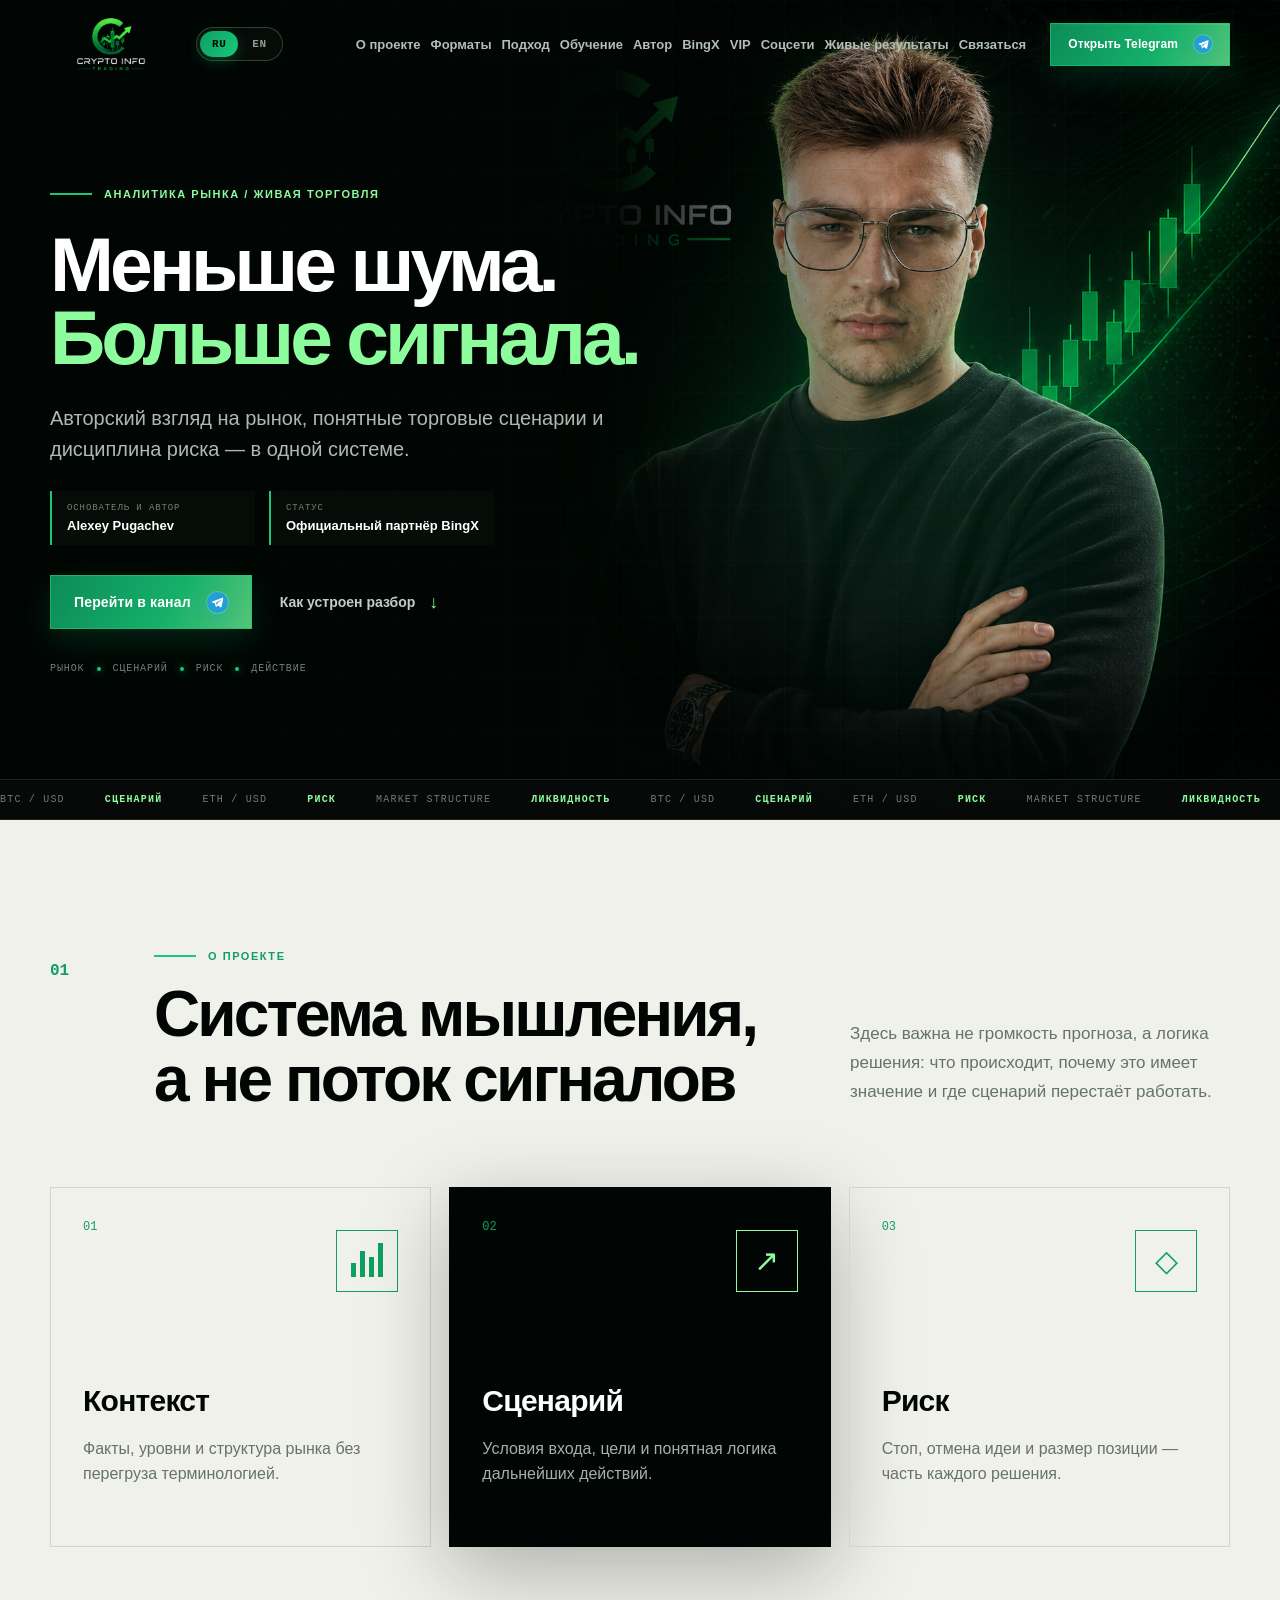
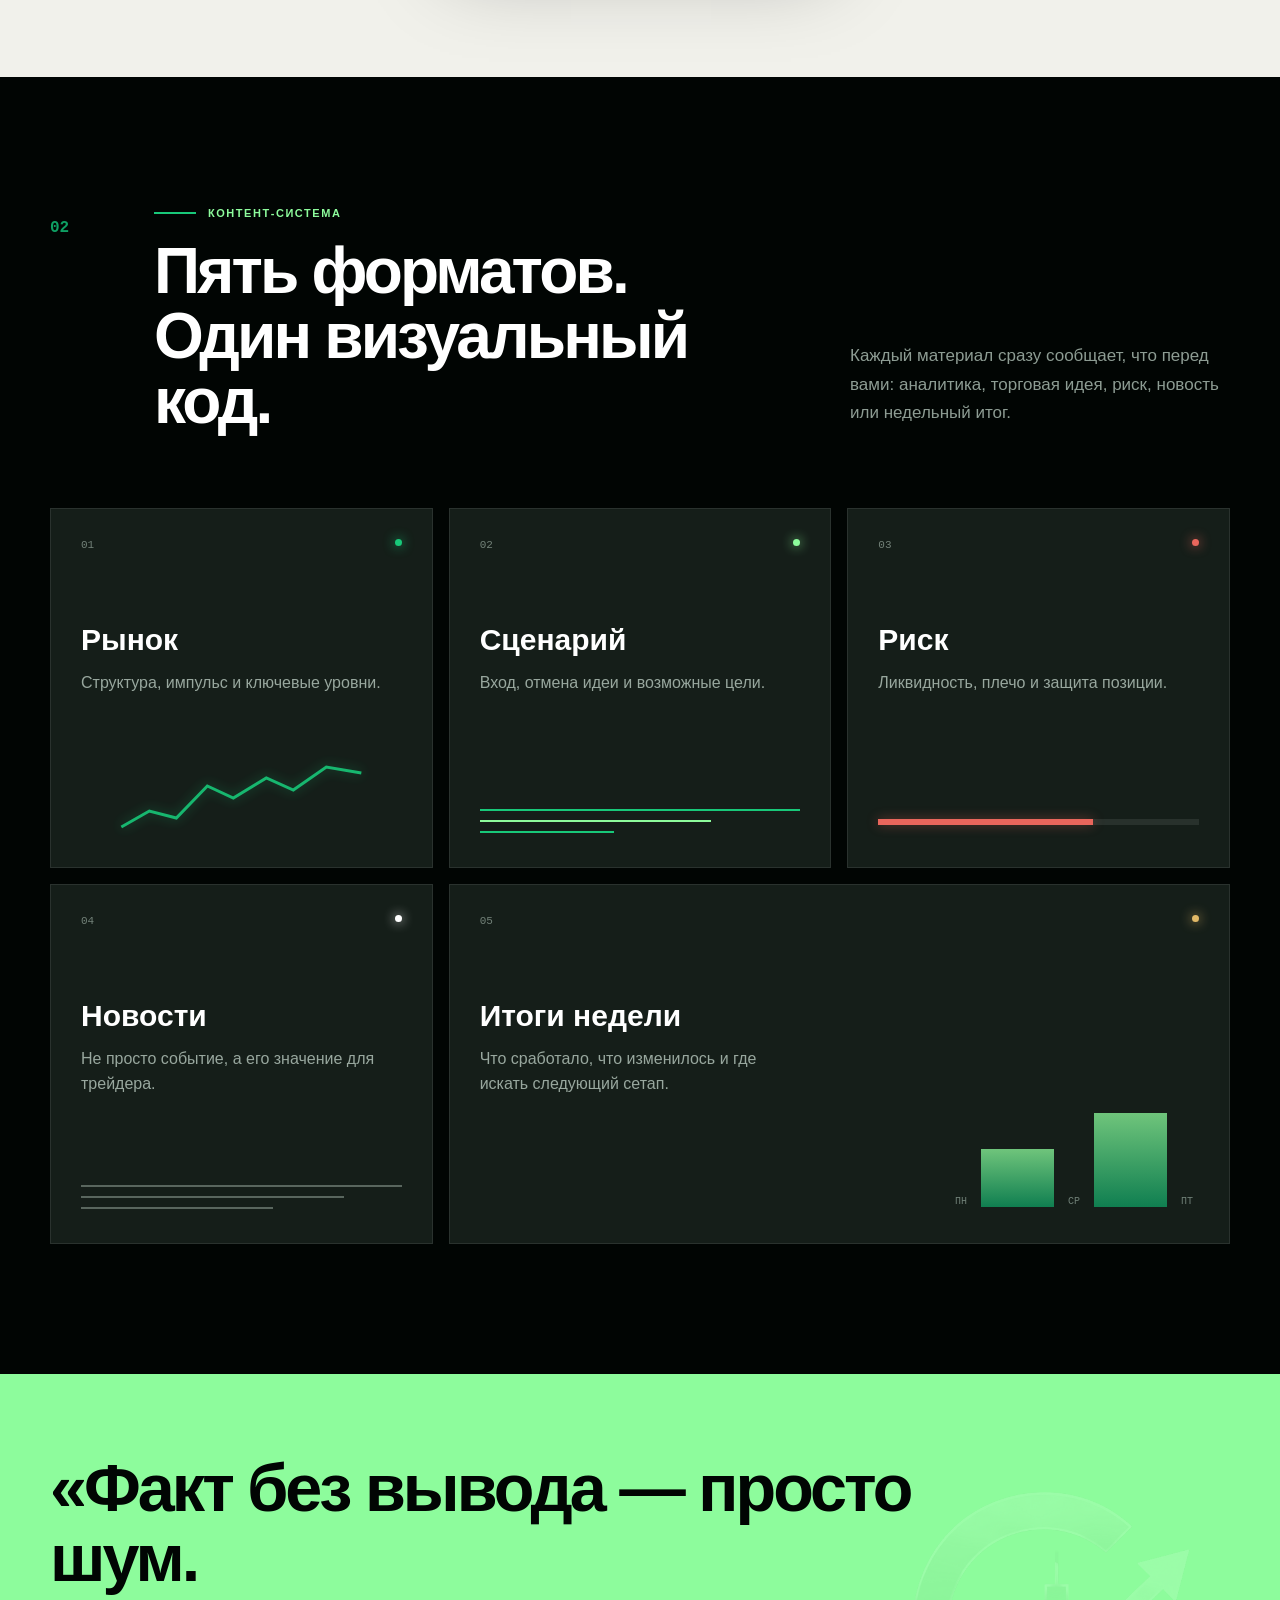
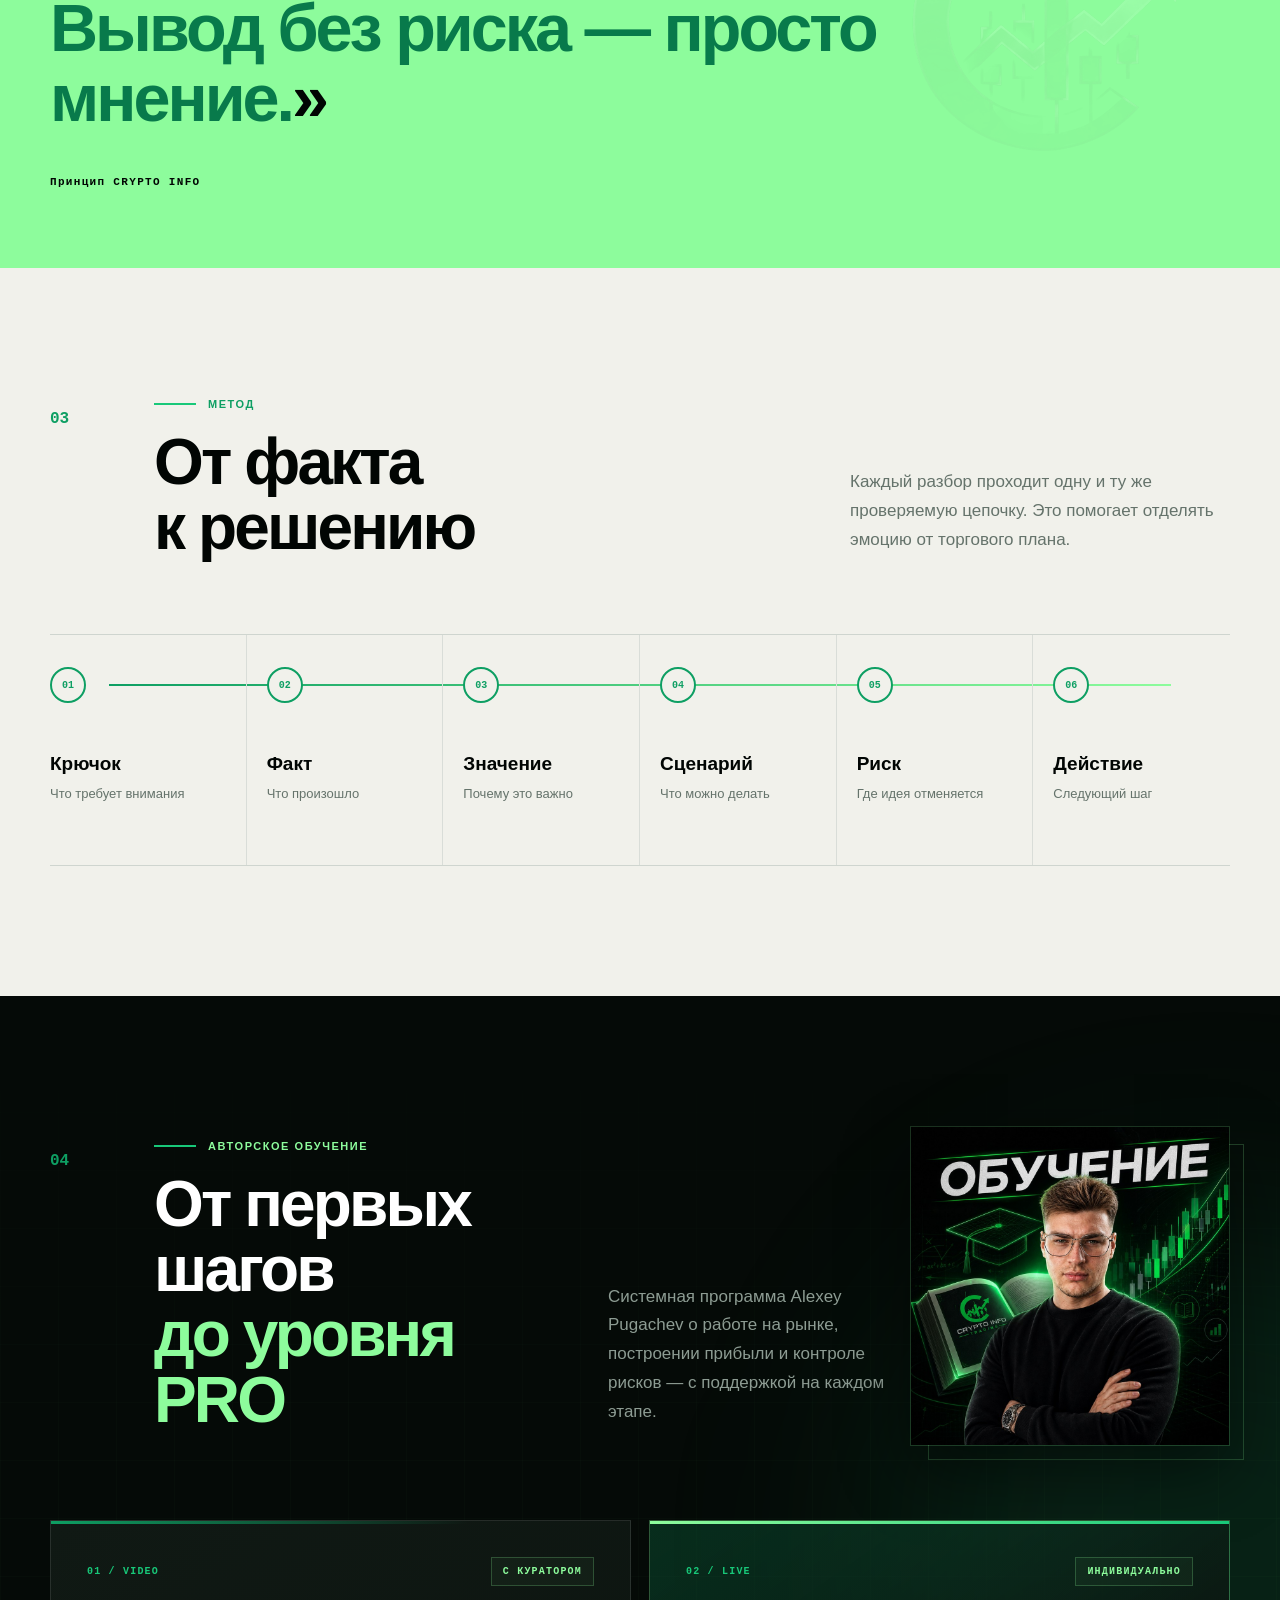
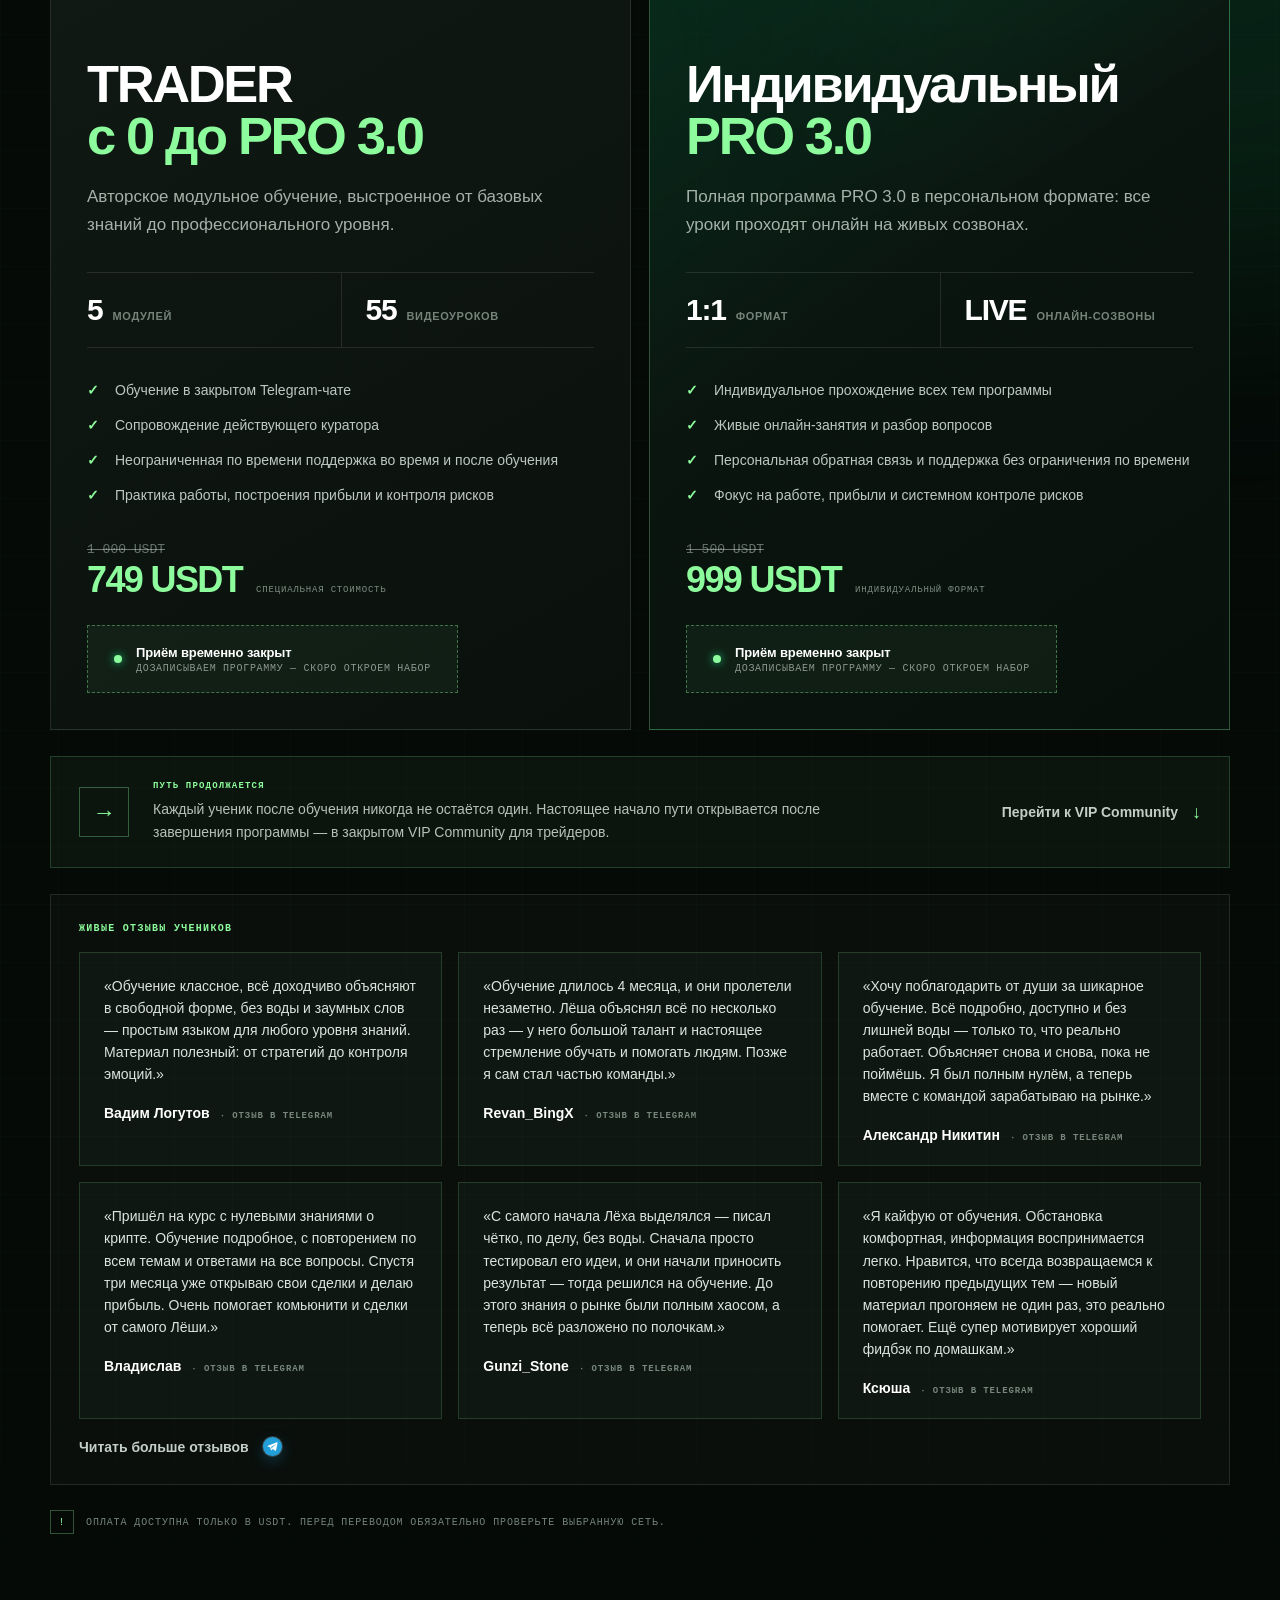
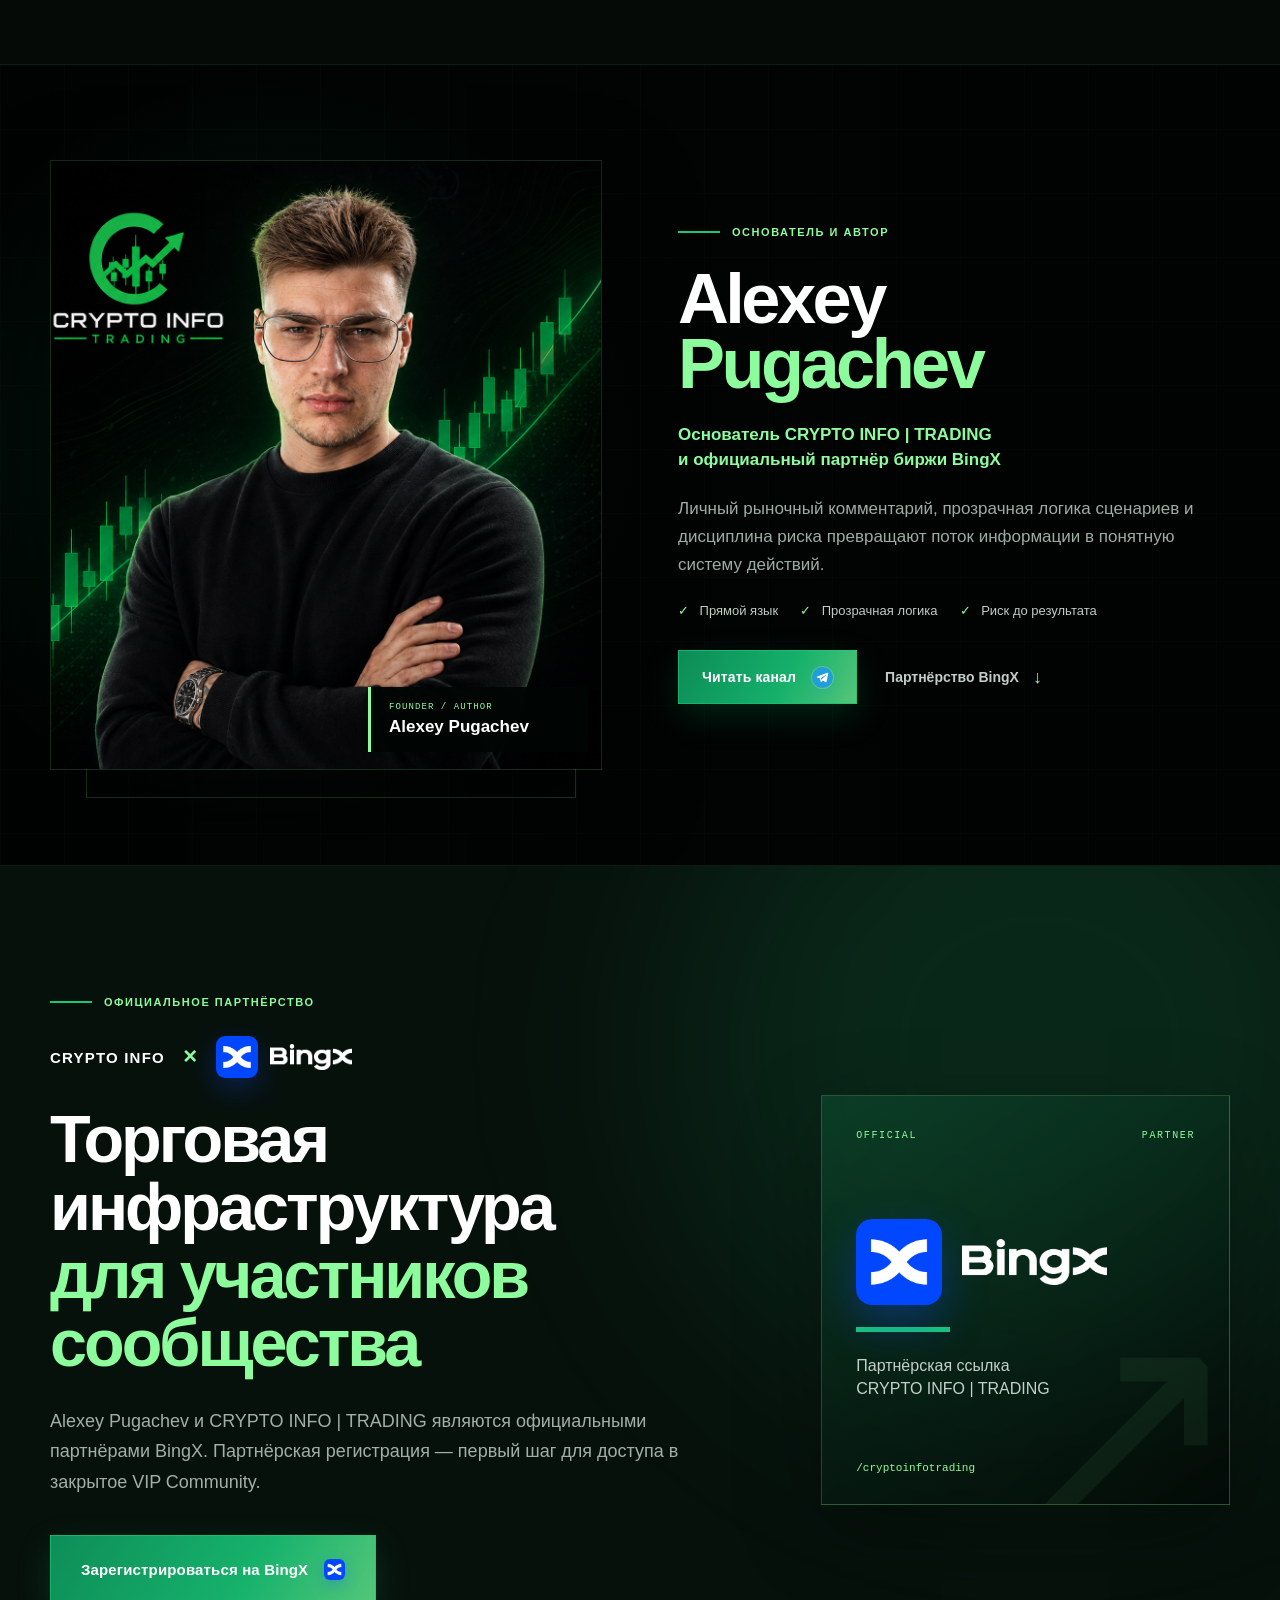
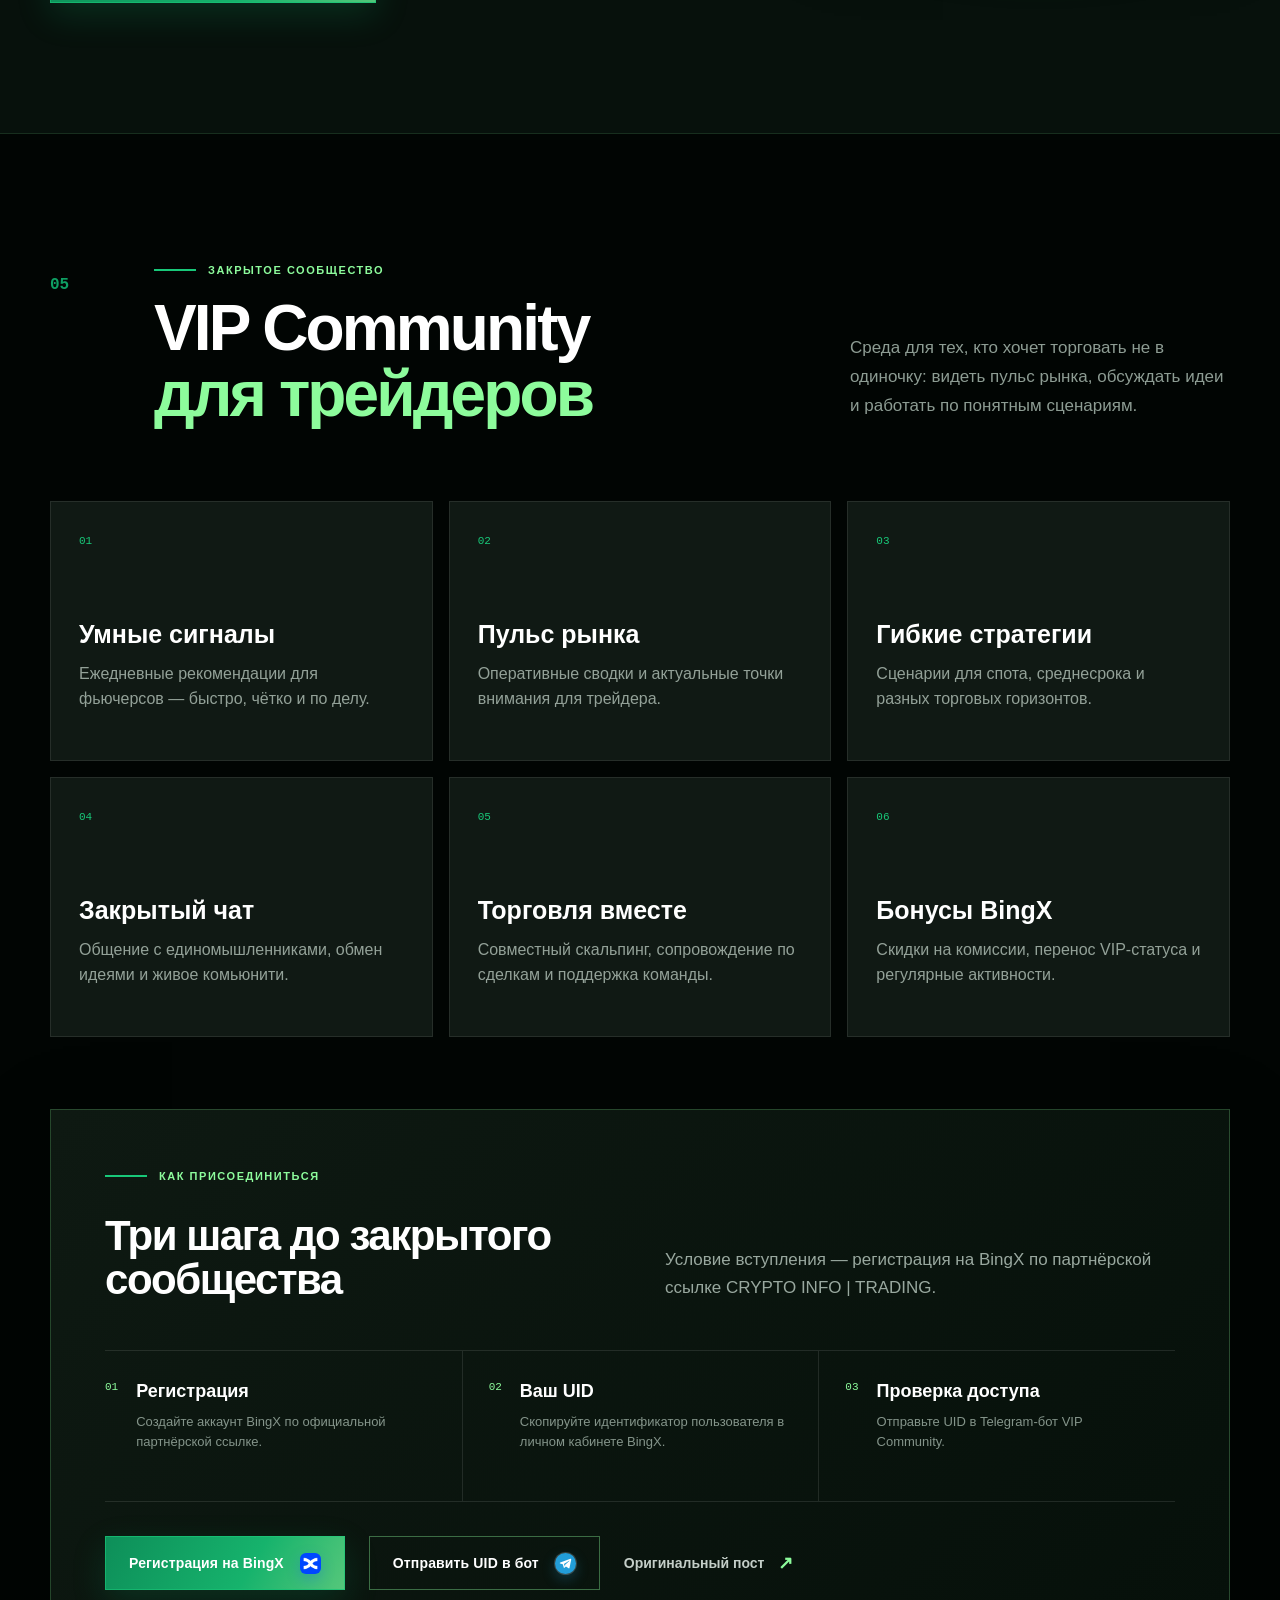
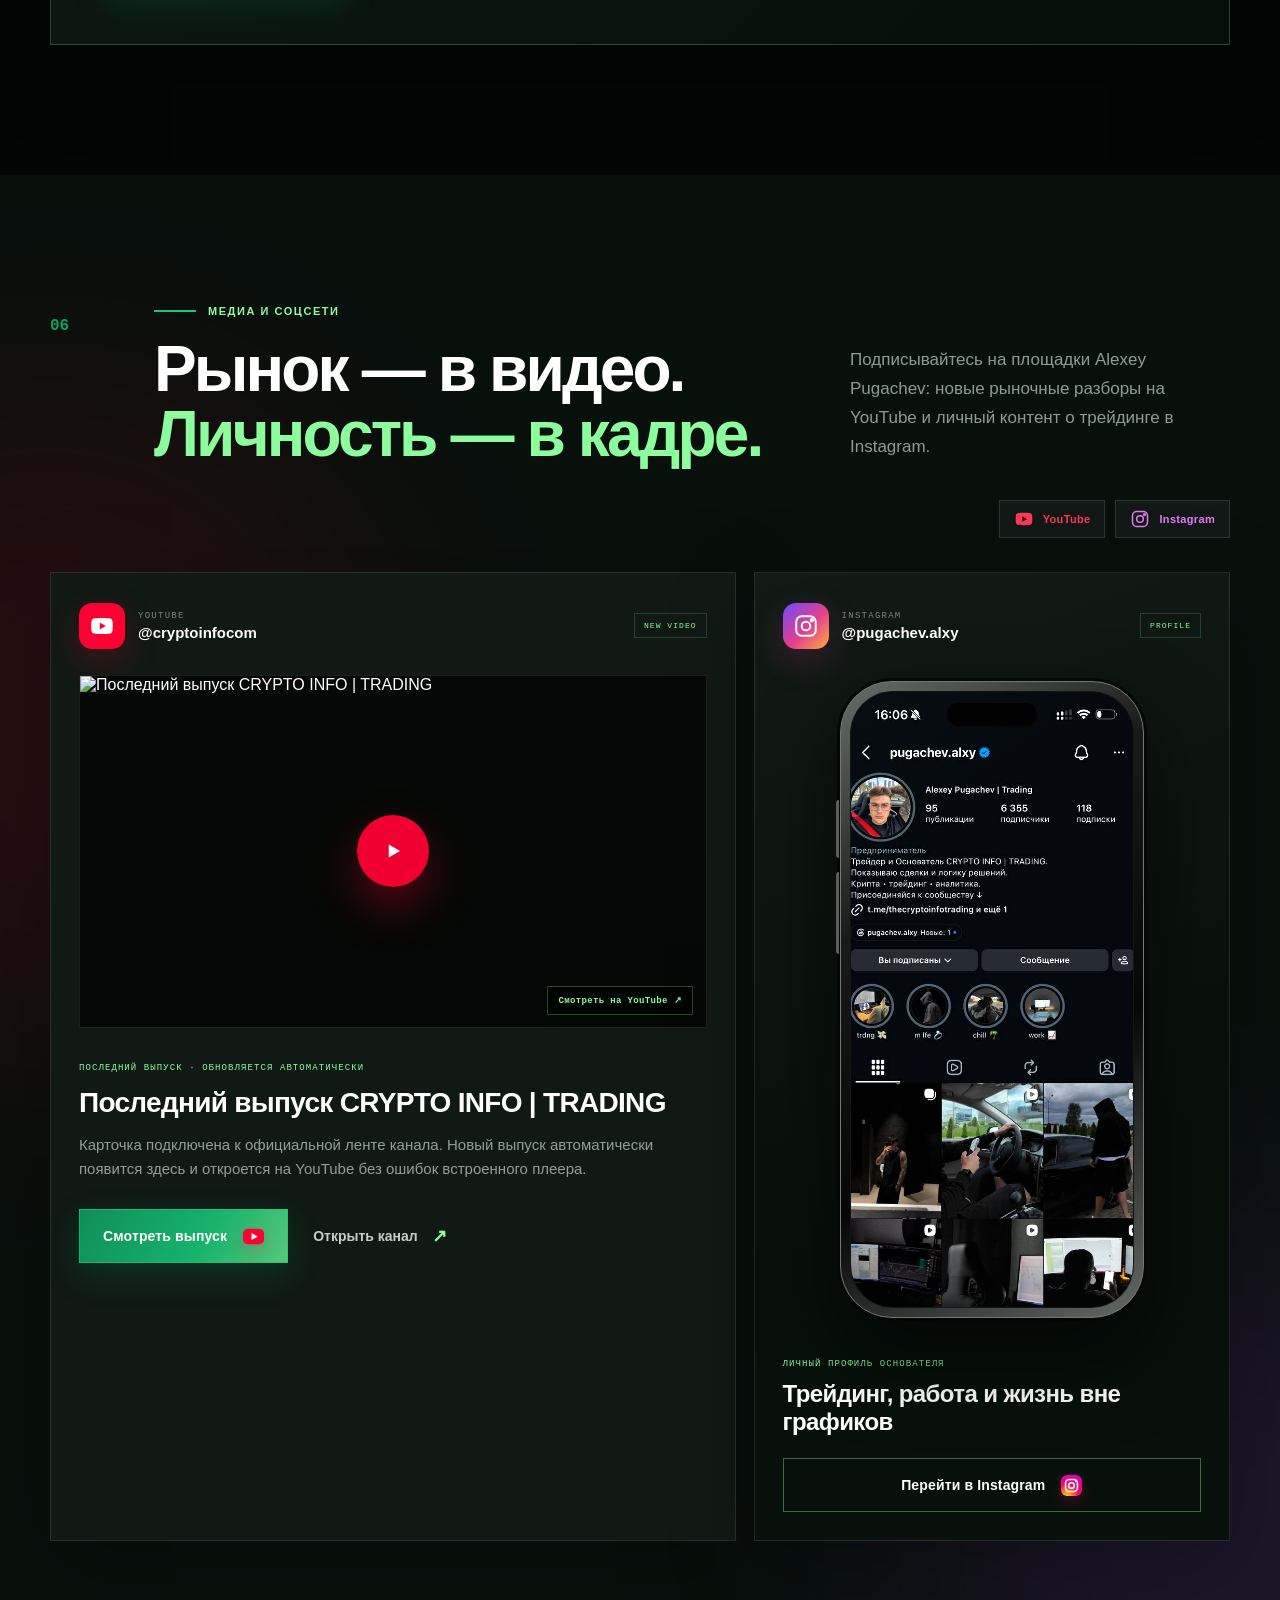
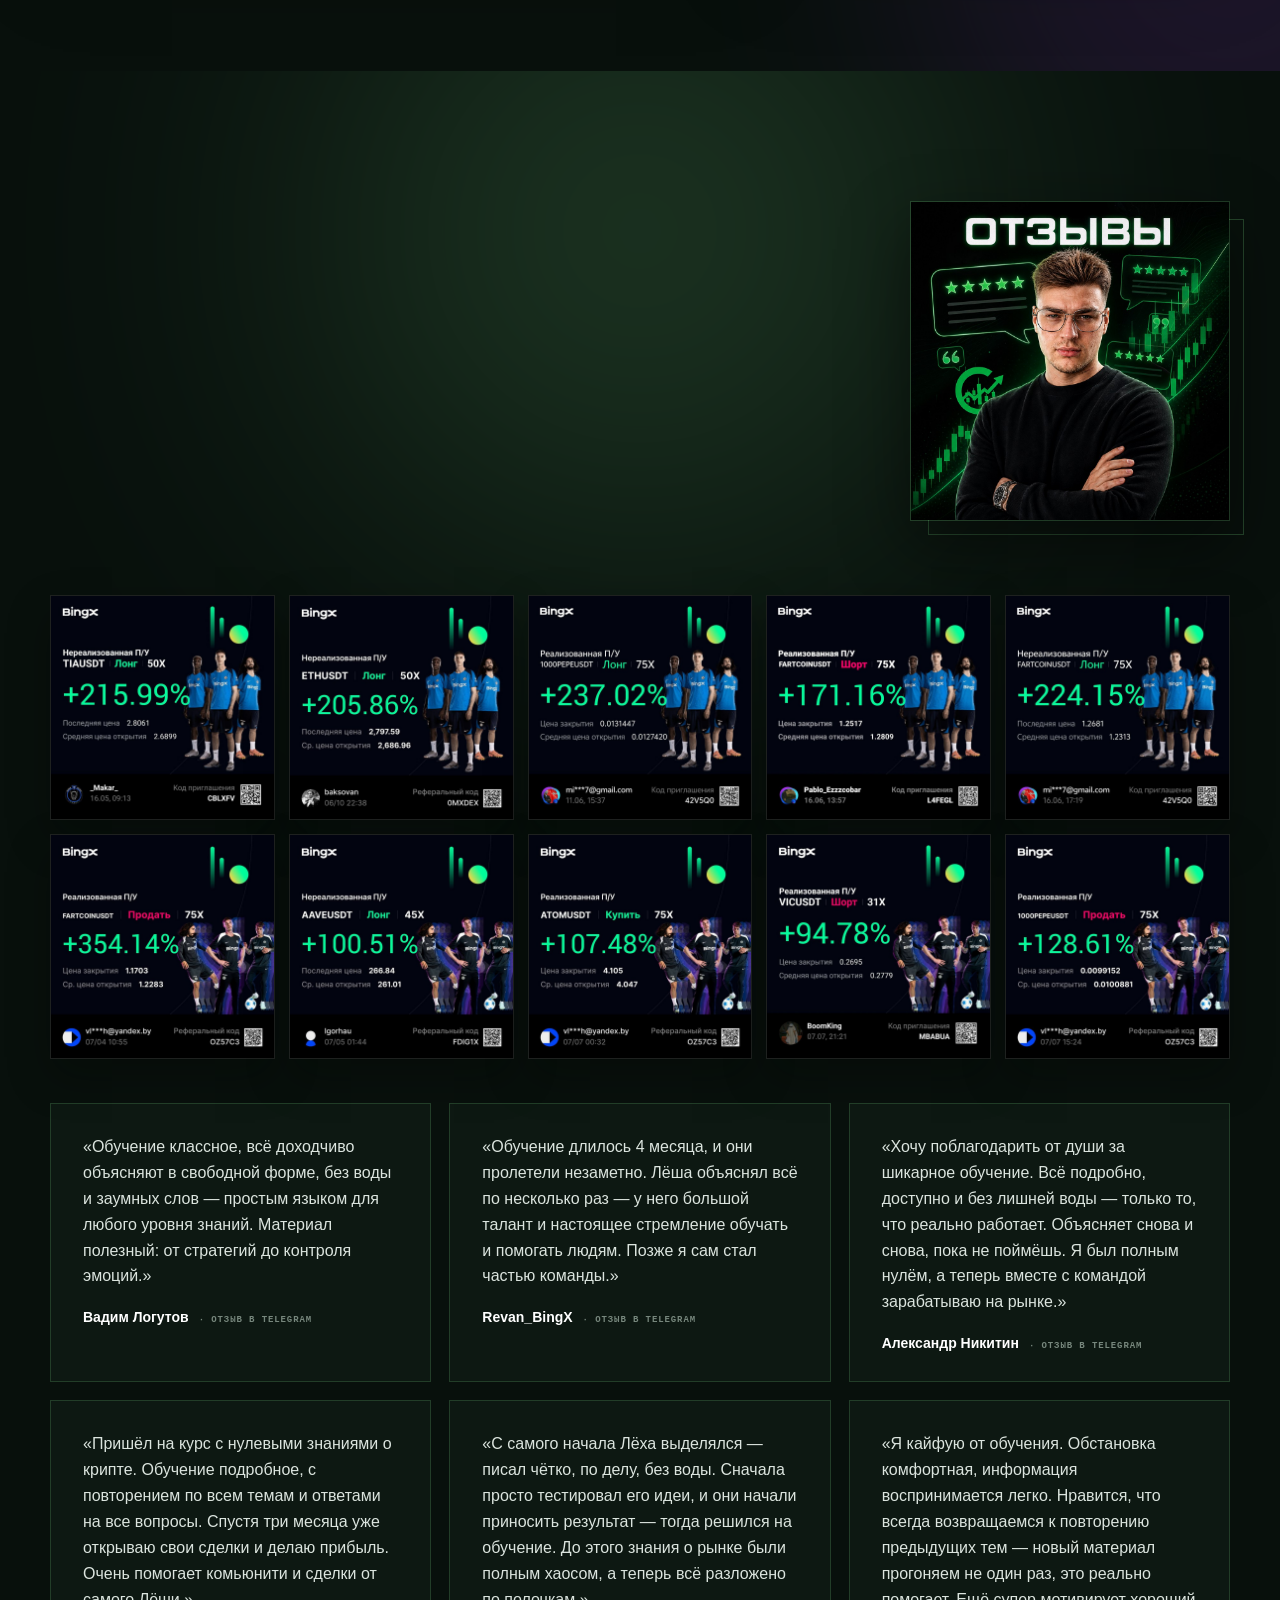
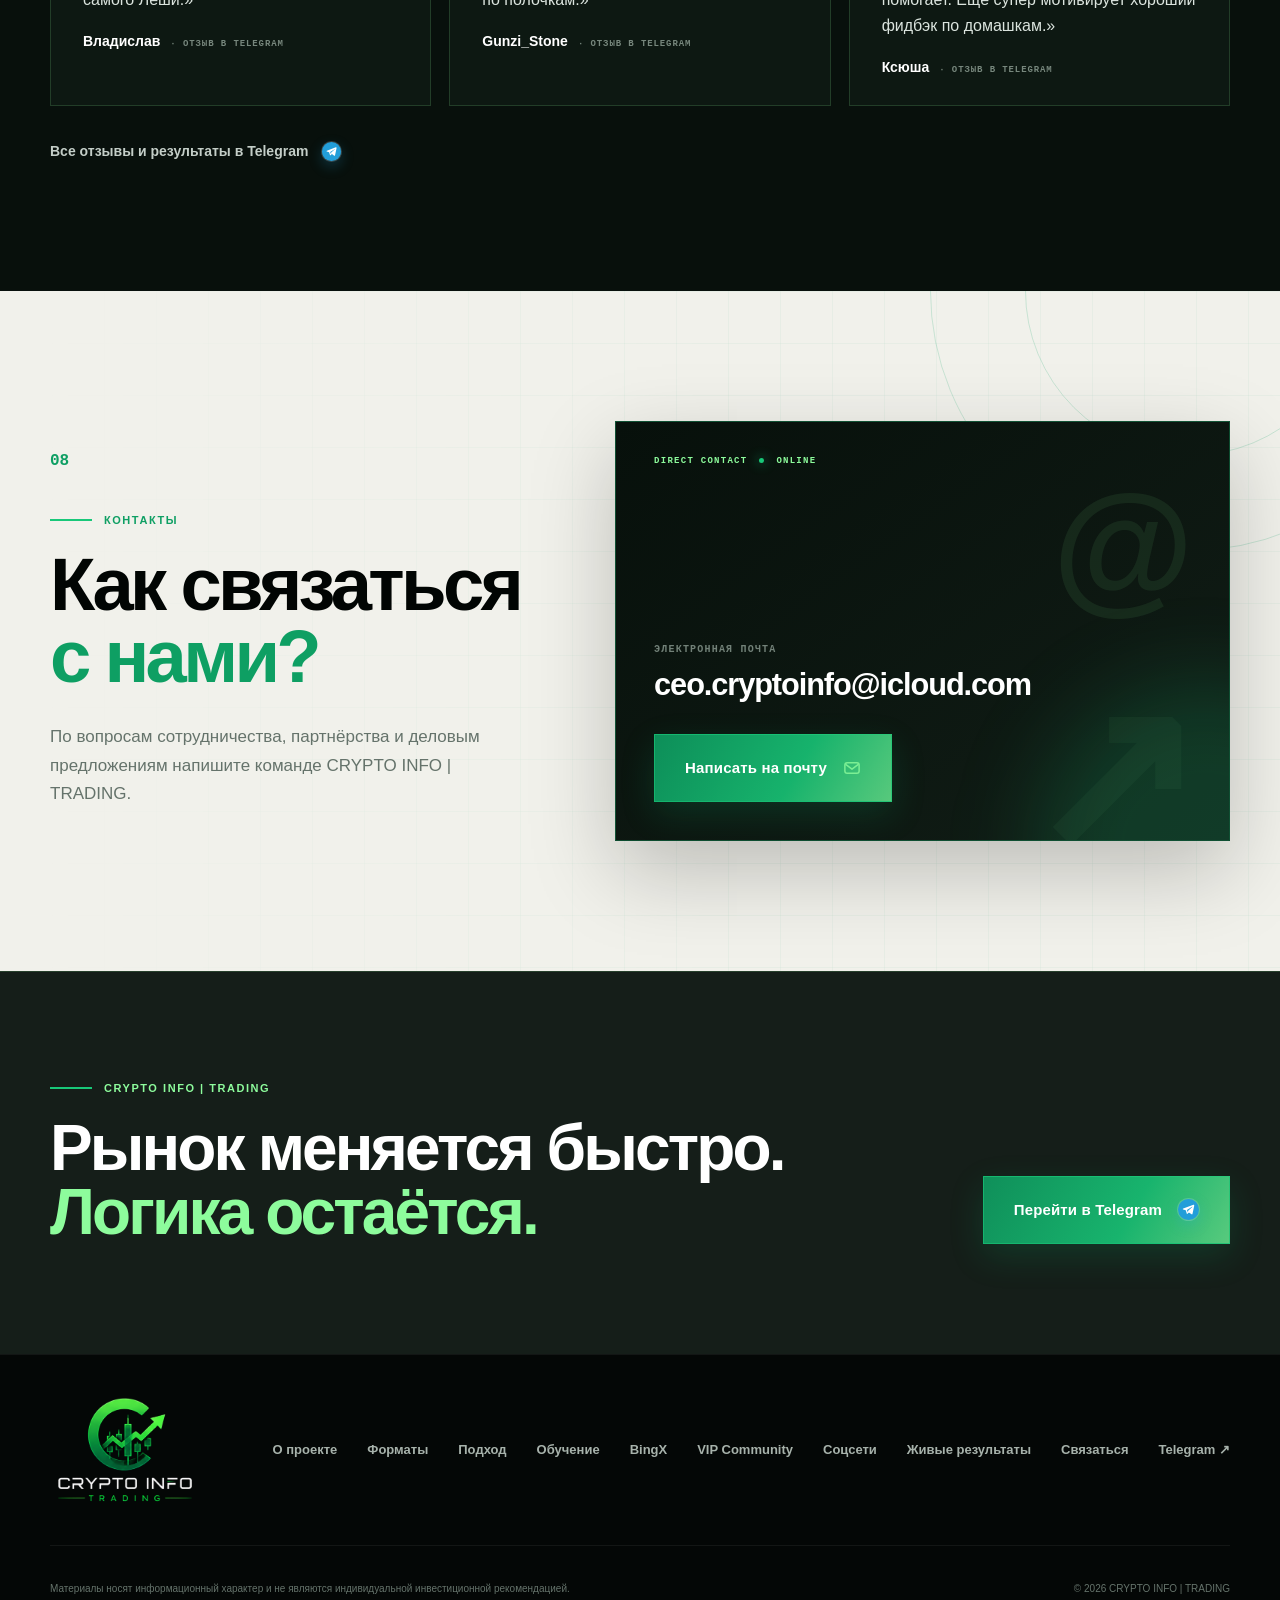
==== commit b30eddf3: "Fix payment-note wrapping (icon class collision)" ====
--- a/index.html
+++ b/index.html
@@ -319,7 +319,7 @@
           <a class="text-link education-reviews-more" href="https://t.me/cryptoinfoprime" target="_blank" rel="noopener noreferrer" data-i18n="education.reviews.more">Читать больше отзывов <span aria-hidden="true">↗︎</span></a>
         </div>
 
-        <p class="education-note reveal"><span>!</span> <span data-i18n="education.note">Оплата доступна только в USDT. Перед переводом обязательно проверьте выбранную сеть.</span></p>
+        <p class="education-note reveal"><span class="education-note-icon">!</span> <span data-i18n="education.note">Оплата доступна только в USDT. Перед переводом обязательно проверьте выбранную сеть.</span></p>
       </div>
 
       <div class="payment-modal" data-payment-modal aria-hidden="true">
--- a/styles.css
+++ b/styles.css
@@ -41,20 +41,29 @@
 
 .site-header { position: fixed; z-index: 100; top: 0; left: 0; width: 100%; border-bottom: 1px solid transparent; transition: .3s ease; }
 .site-header.scrolled { background: rgba(7, 11, 9, .86); border-color: rgba(255, 255, 255, .07); backdrop-filter: blur(18px); }
-.header-inner { height: 88px; display: flex; align-items: center; gap: 36px; }
+.header-inner { height: 88px; display: flex; align-items: center; gap: 24px; }
 .brand { width: 122px; height: 64px; display: grid; place-items: center; flex: 0 0 auto; }
 .brand img { width: 100%; max-height: 58px; object-fit: contain; }
-.site-nav { display: flex; align-items: center; gap: 19px; margin-left: auto; }
-.site-nav a { position: relative; color: #b2beb7; font-size: 13px; font-weight: 650; }
+.site-nav { display: flex; align-items: center; gap: 10px; margin-left: auto; }
+.site-nav a { position: relative; color: #b2beb7; font-size: 13px; font-weight: 650; white-space: nowrap; }
 .site-nav a::after { content: ""; position: absolute; left: 0; bottom: -8px; width: 100%; height: 2px; background: var(--lime); transform: scaleX(0); transform-origin: right; transition: transform .25s; }
 .site-nav a:hover, .site-nav a:focus-visible { color: var(--white); }
 .site-nav a:hover::after, .site-nav a:focus-visible::after { transform: scaleX(1); transform-origin: left; }
 .menu-toggle { display: none; }
 
-.lang-toggle { display: flex; align-items: center; flex: 0 0 auto; gap: 2px; padding: 3px; border: 1px solid rgba(141, 252, 156, .25); border-radius: 999px; background: rgba(141, 252, 156, .05); }
-.lang-btn { min-width: 34px; padding: 6px 11px; border: 0; border-radius: 999px; background: none; color: #8d9c93; font-family: Consolas, monospace; font-size: 11px; font-weight: 800; letter-spacing: .05em; text-transform: uppercase; cursor: pointer; transition: background .2s ease, color .2s ease; }
+.lang-toggle { display: flex; align-items: center; flex: 0 0 auto; gap: 2px; padding: 3px; border: 1px solid rgba(141, 252, 156, .25); border-radius: 999px; background: rgba(10, 16, 13, .6); backdrop-filter: blur(6px); }
+.lang-btn {
+  -webkit-appearance: none; -moz-appearance: none; appearance: none;
+  display: inline-flex; align-items: center; justify-content: center;
+  min-width: 36px; min-height: 26px; margin: 0; padding: 6px 12px;
+  border: 0; border-radius: 999px; outline: none; box-shadow: none;
+  background-color: transparent; background-image: none;
+  color: #8d9c93; font: inherit; font-family: Consolas, monospace; font-size: 11px; line-height: 1;
+  font-weight: 800; letter-spacing: .05em; text-transform: uppercase;
+  cursor: pointer; transition: background .2s ease, color .2s ease, box-shadow .2s ease;
+}
 .lang-btn:hover, .lang-btn:focus-visible { color: var(--white); }
-.lang-btn.active { background: linear-gradient(120deg, var(--green), var(--green-2)); color: var(--ink); box-shadow: 0 4px 14px rgba(14, 159, 99, .3); }
+.lang-btn.active { background-color: transparent; background-image: linear-gradient(120deg, var(--green), var(--green-2)); color: var(--ink); box-shadow: 0 4px 14px rgba(14, 159, 99, .35); }
 
 .button { position: relative; display: inline-flex; min-height: 54px; align-items: center; justify-content: center; gap: 16px; padding: 0 23px; border: 1px solid rgba(24, 200, 121, .65); background: linear-gradient(120deg, rgba(14, 159, 99, .88) 0%, rgba(24, 200, 121, .88) 25%, rgba(141, 252, 156, .82) 50%, rgba(24, 200, 121, .88) 75%, rgba(14, 159, 99, .88) 100%); background-size: 260% 100%; color: var(--white); font: inherit; font-size: 14px; font-weight: 850; letter-spacing: .01em; cursor: pointer; box-shadow: 0 12px 34px rgba(14, 159, 99, .2); transition: transform .25s, box-shadow .25s; animation: buttonShimmer 6s ease-in-out infinite, buttonFloat 4.2s ease-in-out infinite; }
 .button span { color: var(--lime); font-size: 18px; }
@@ -224,7 +233,7 @@
 .education-aftercare p { max-width: 710px; margin: 0; color: #b5c1ba; font-size: 14px; line-height: 1.58; }
 .education-aftercare .text-link { white-space: nowrap; }
 .education-note { display: flex; align-items: center; gap: 12px; margin: 25px 0 0; color: #75847b; font-family: Consolas, monospace; font-size: 10px; text-transform: uppercase; letter-spacing: .09em; }
-.education-note span { display: grid; width: 24px; height: 24px; place-items: center; flex: 0 0 auto; border: 1px solid rgba(141, 252, 156, .3); color: var(--lime); }
+.education-note-icon { display: grid; width: 24px; height: 24px; place-items: center; flex: 0 0 auto; border: 1px solid rgba(141, 252, 156, .3); color: var(--lime); }
 
 body.payment-open { overflow: hidden; }
 .payment-modal { position: fixed; z-index: 3000; inset: 0; display: grid; place-items: center; padding: 24px; }
